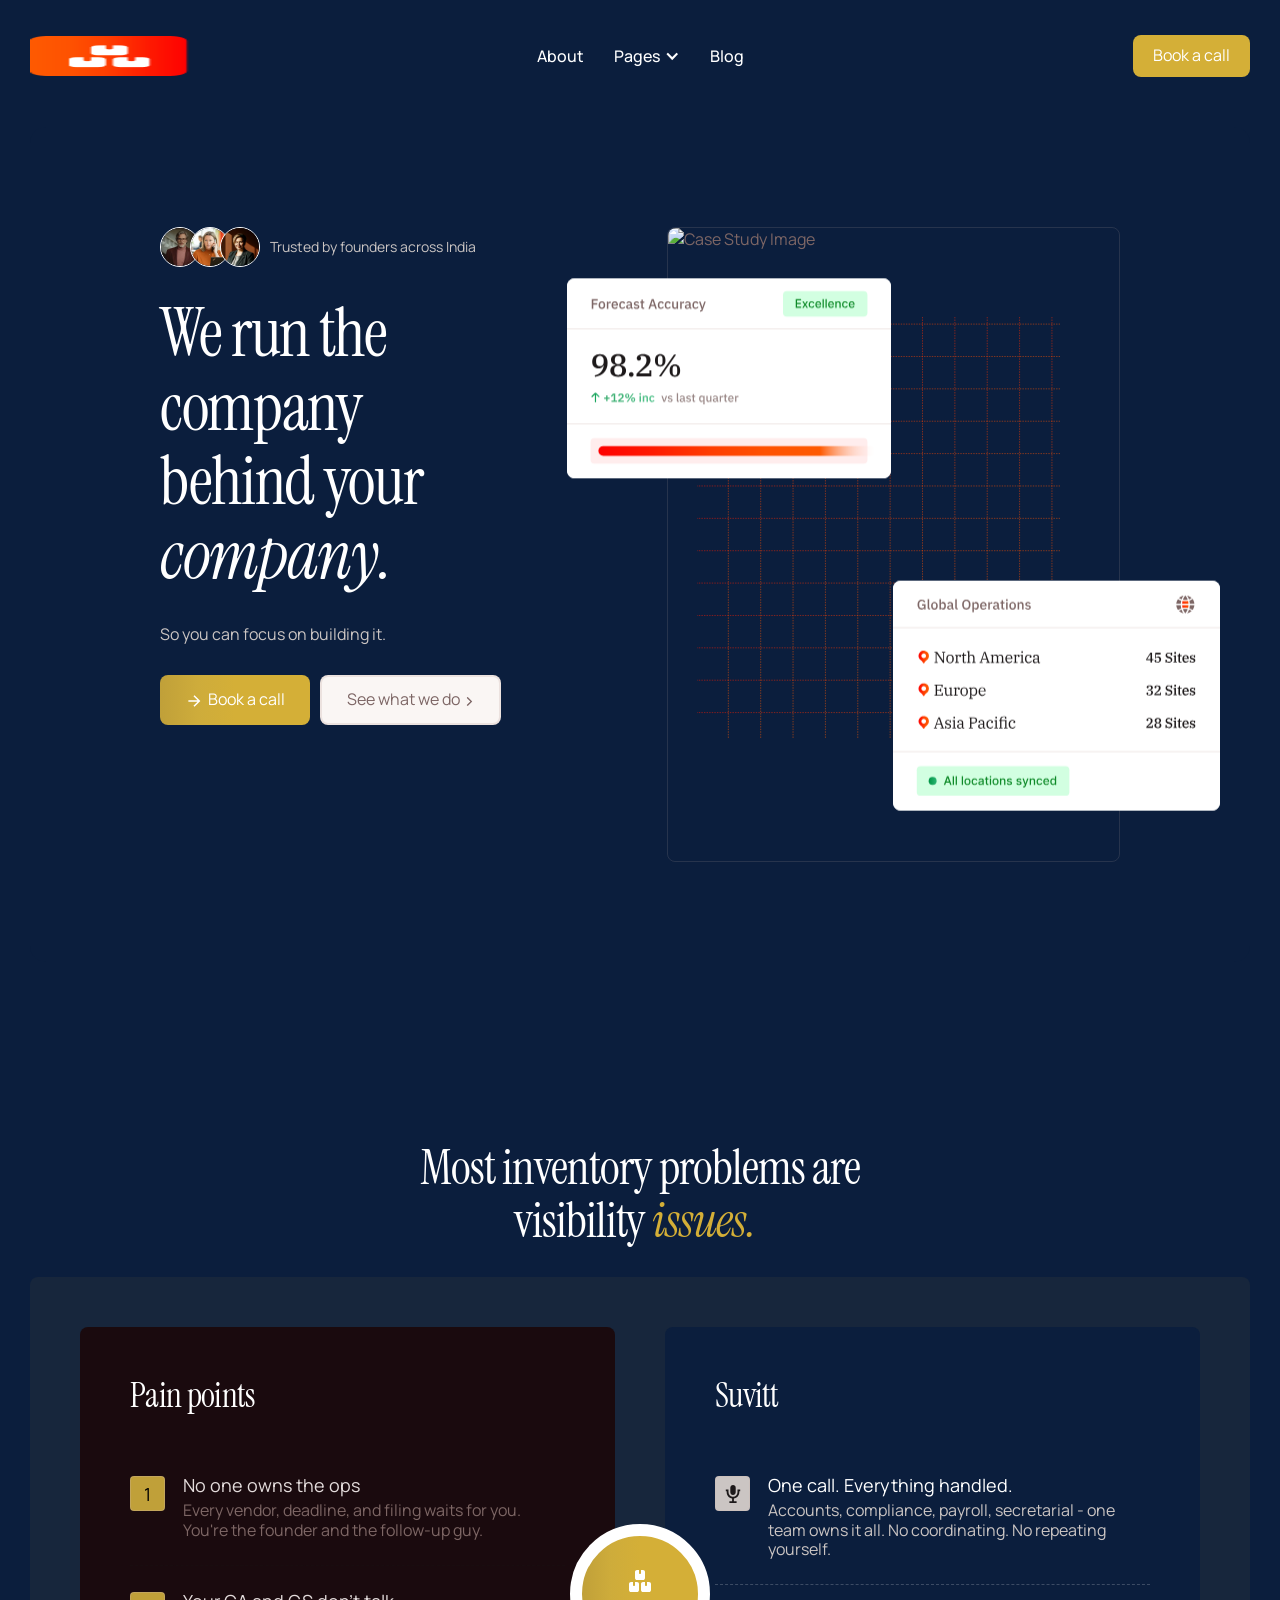
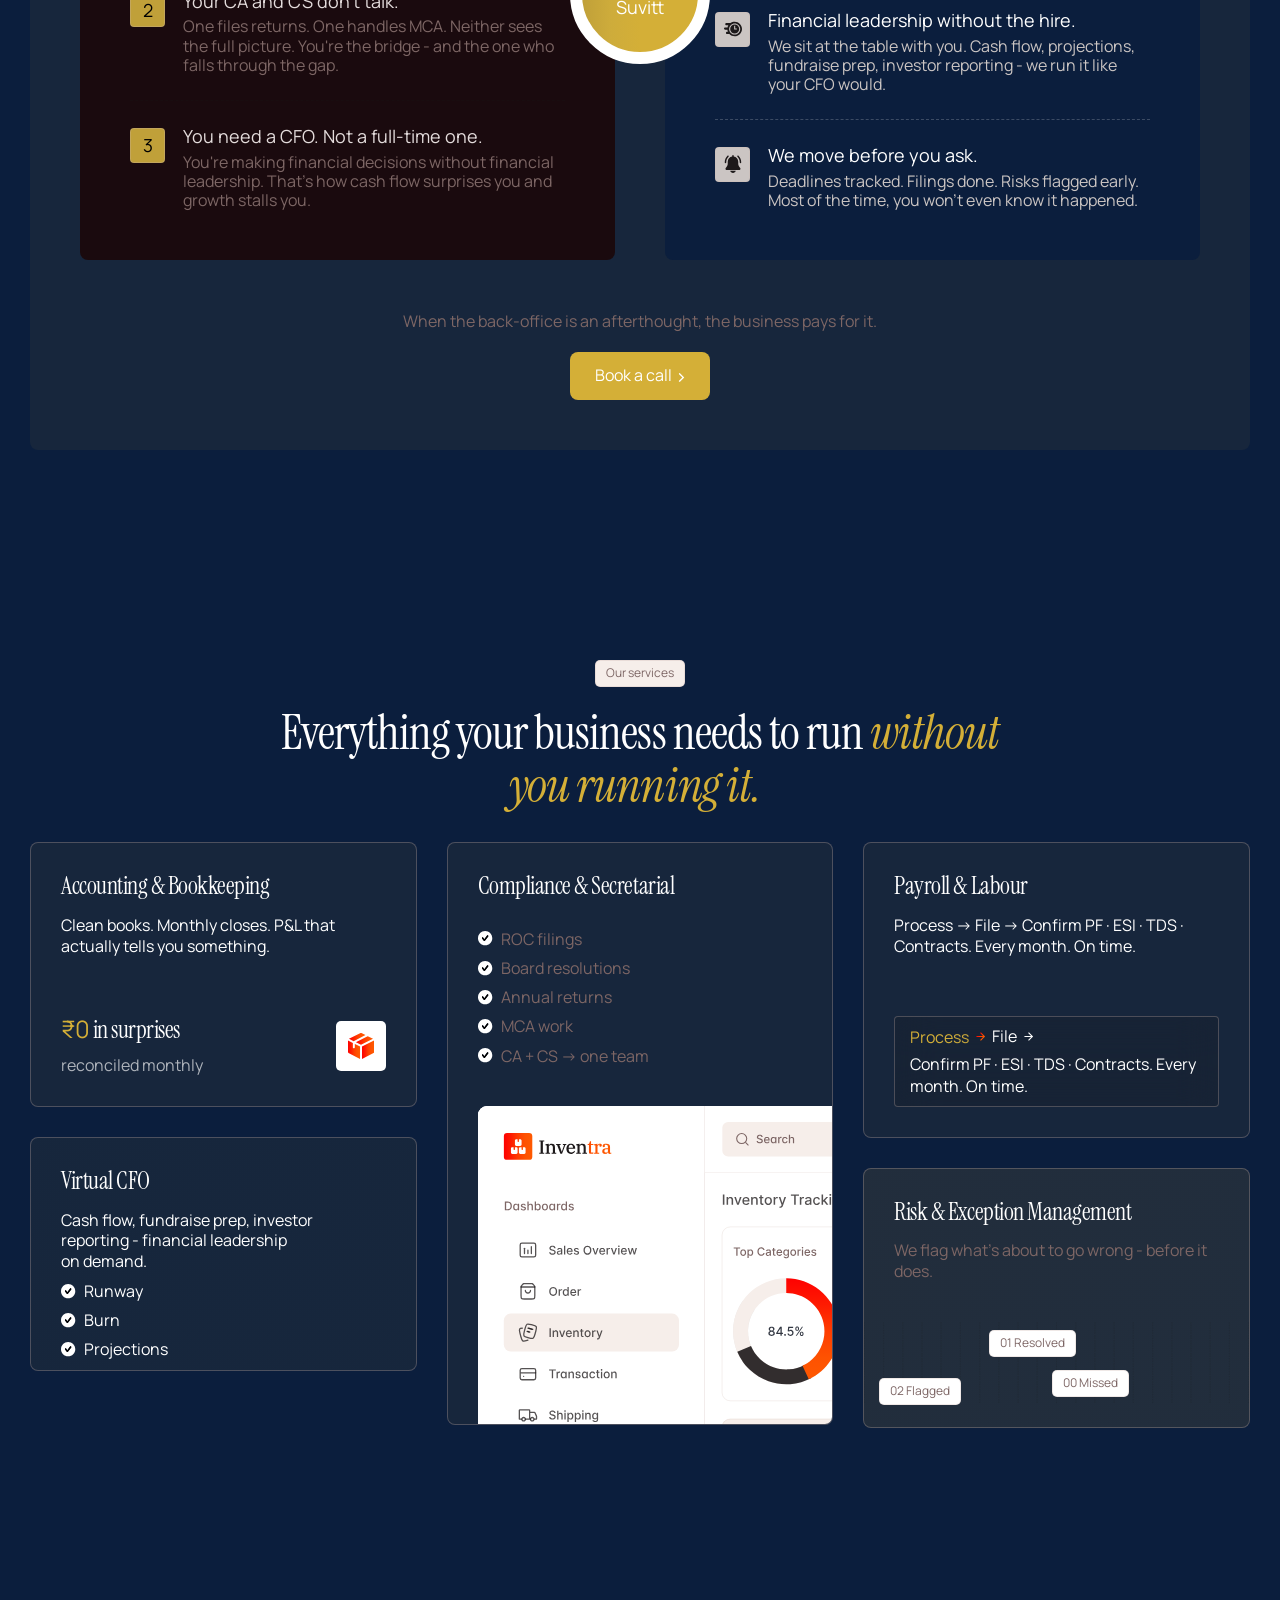
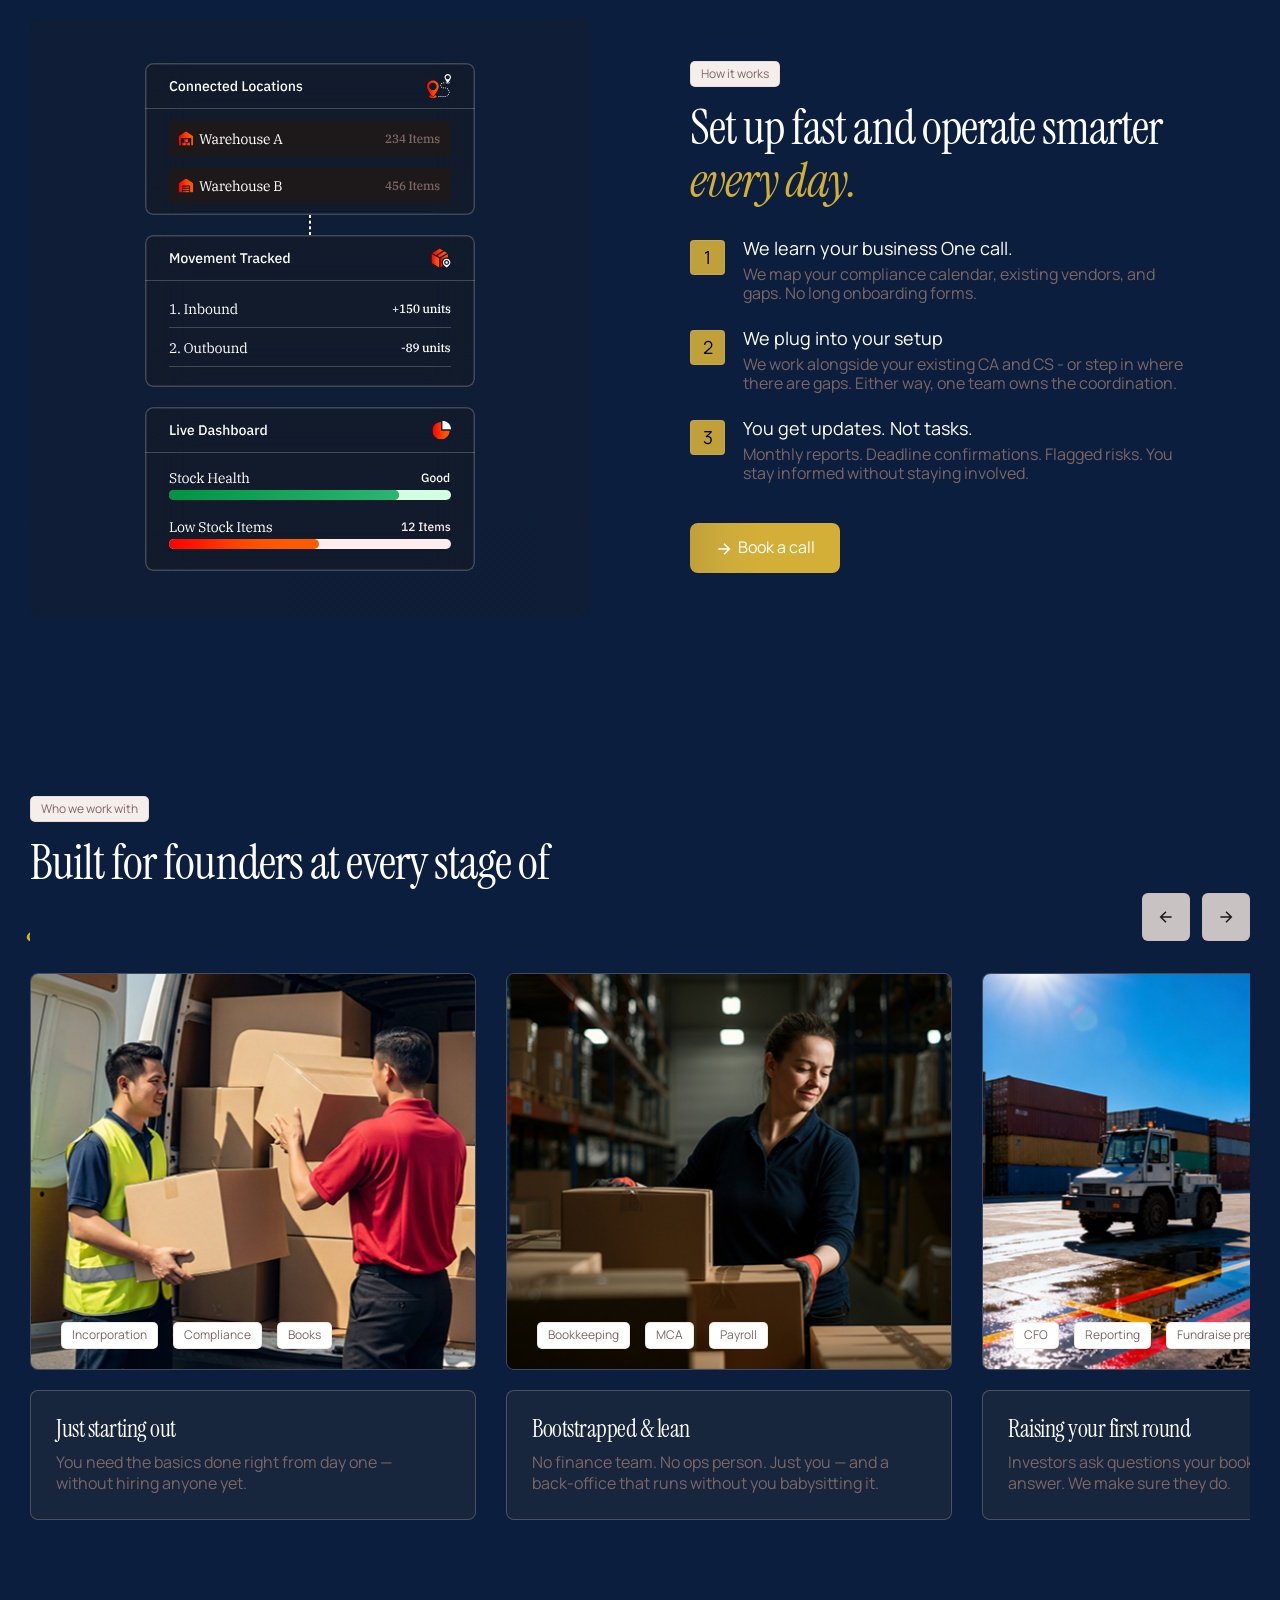
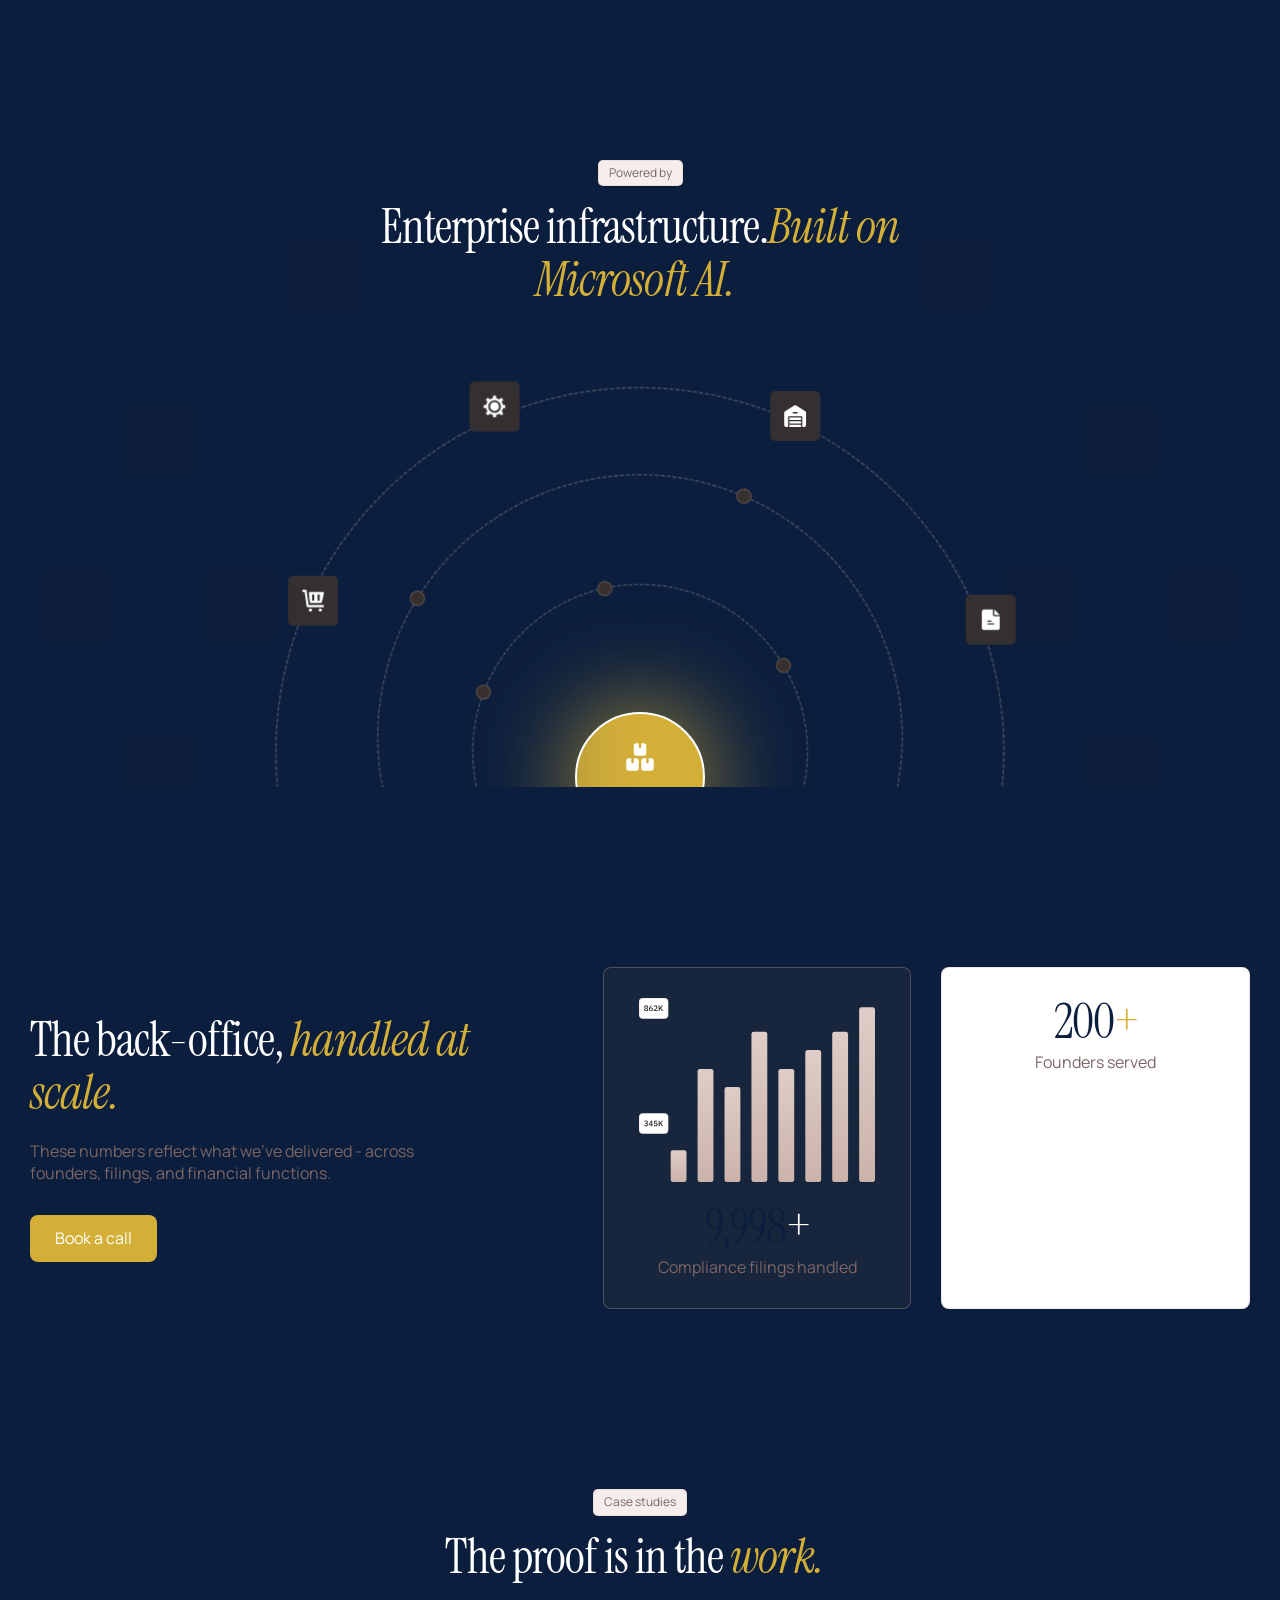
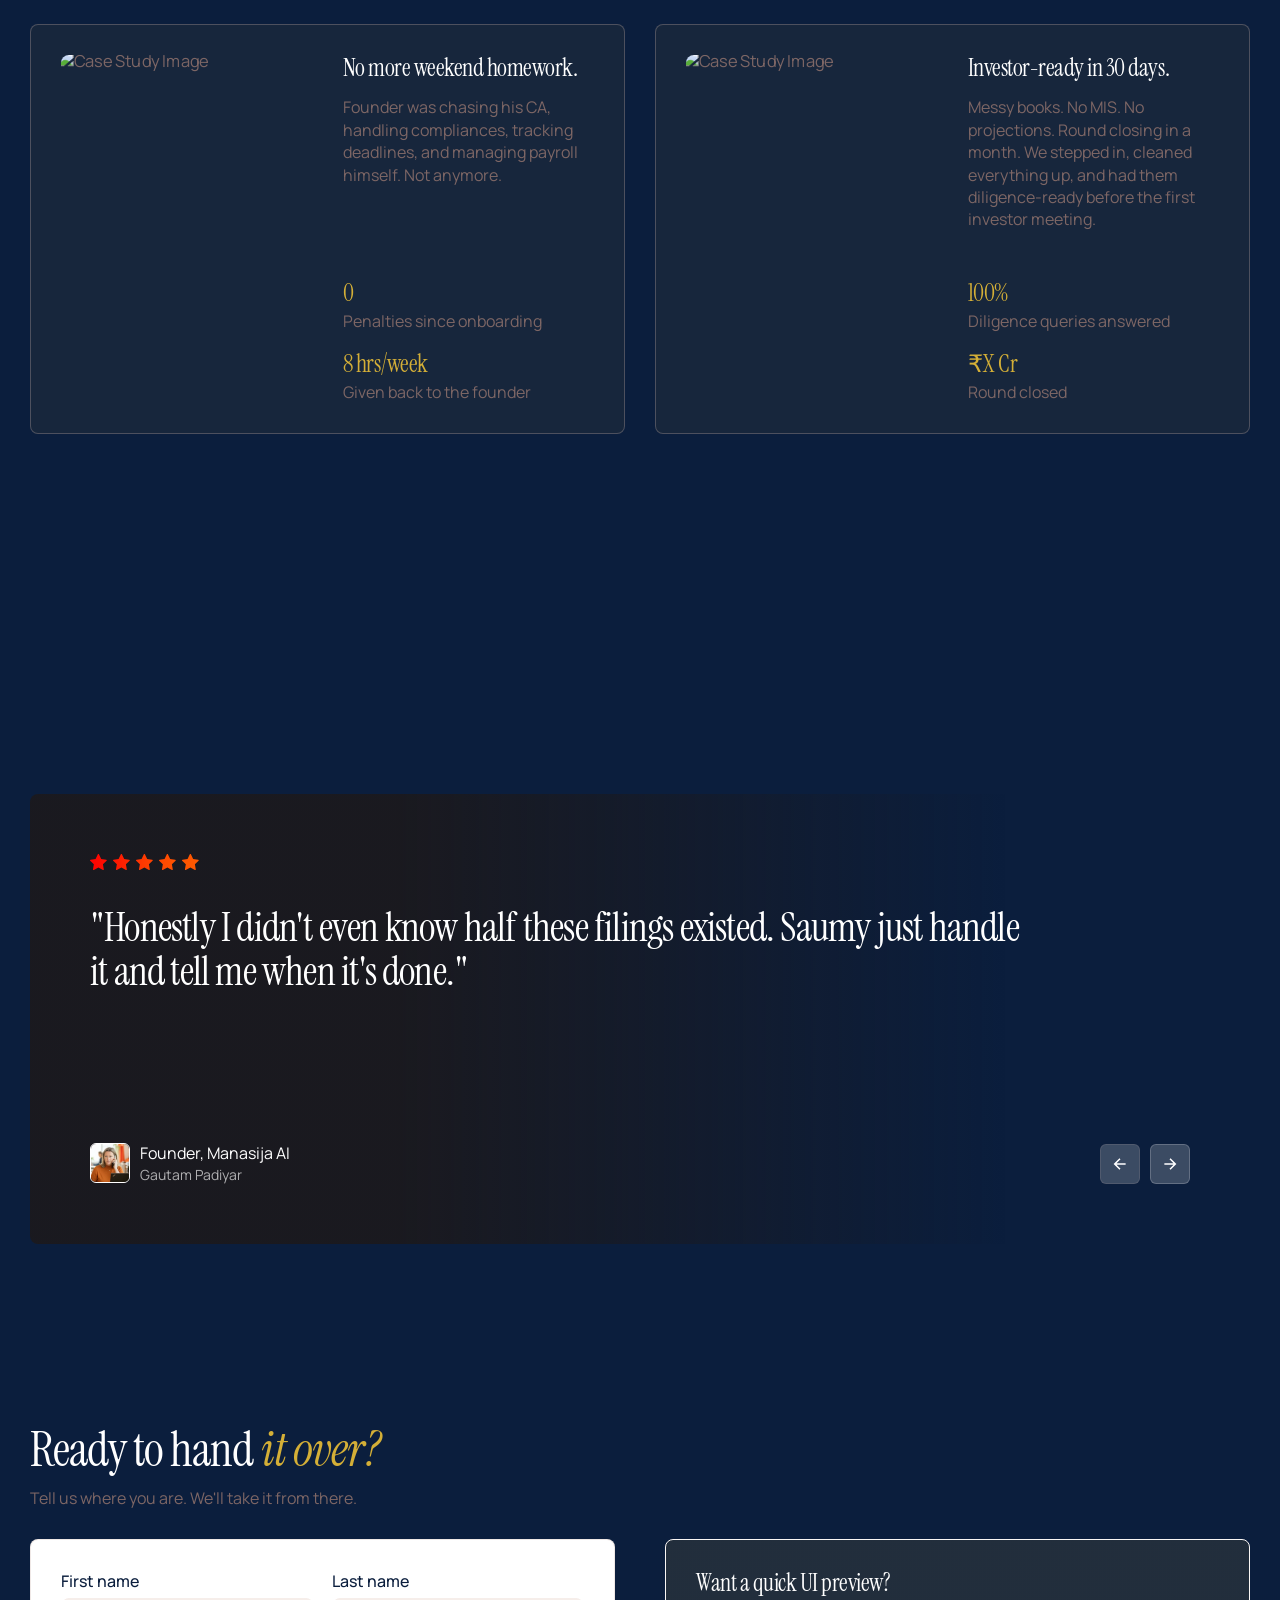
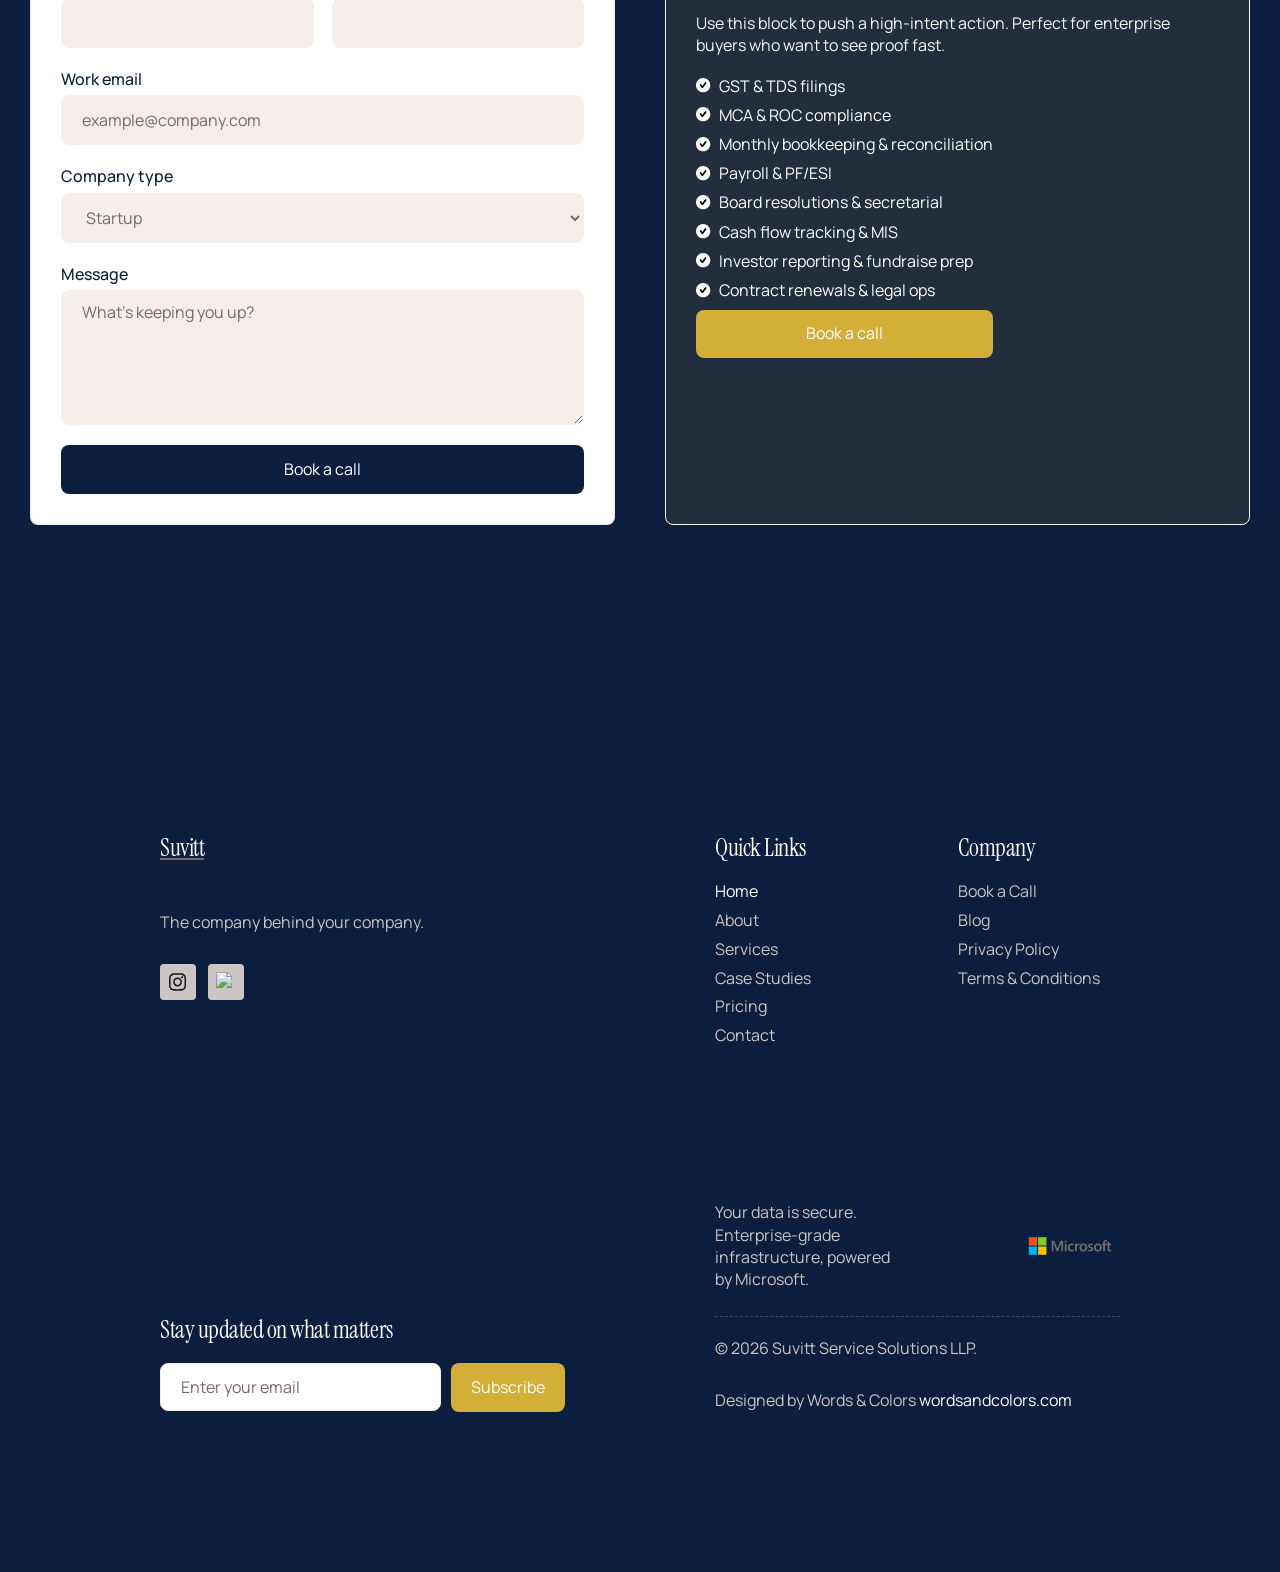
==== index.html @ 3abda19f "update" ====
<!DOCTYPE html>

<html data-wf-domain
  data-wf-page="6970af46543025b9a5bc6583"
  data-wf-site="6970af46543025b9a5bc65a8" lang="en"
  class="w-mod-js w-mod-ix wf-ibmplexserif-n4-active wf-ibmplexserif-n6-active wf-ibmplexserif-n3-active wf-ibmplexsans-n3-active wf-ibmplexsans-n6-active wf-ibmplexsans-n4-active wf-ibmplexsans-n7-active wf-ibmplexsans-n5-active wf-ibmplexserif-n5-active wf-ibmplexserif-n7-active wf-active"><head><meta
      http-equiv="Content-Type"
      content="text/html; charset=UTF-8"><style>.wf-force-outline-none[tabindex="-1"]:focus{outline:none;}</style><title>Suvitt
      - Home</title><meta
      content
      name="description"><meta
      content=""
      property="og:title"><meta
      content
      property="og:description"><meta
      content
      property="og:image"><meta
      content
      property="twitter:title"><meta
      content
      property="twitter:description"><meta property="og:type"
      content="website"><meta content="summary_large_image"
      name="twitter:card"><meta content="width=device-width, initial-scale=1"
      name="viewport"><meta content="S" name="generator"><link
      href="./suvitt/style.css"
      rel="stylesheet" type="text/css">
      <link href="https://fonts.googleapis.com/css2?family=Instrument+Serif&family=Manrope:wght@200;300;400;500;600;700&display=swap" rel="stylesheet">
      <!-- ================================ -->
      <link
      href="https://fonts.googleapis.com/"
      rel="preconnect"><link href="https://fonts.gstatic.com/" rel="preconnect"
      crossorigin="anonymous"><script
      src="./suvitt/webfont.js.download"
      type="text/javascript"></script><link rel="stylesheet"
      href="./suvitt/css"
      media="all"><script
      type="text/javascript">WebFont.load({  google: {    families: ["IBM Plex Sans:300,400,500,600,700","IBM Plex Serif:300,400,500,600,700"]  }});</script><script
      type="text/javascript">!function(o,c){var n=c.documentElement,t=" w-mod-";n.className+=t+"js",("ontouchstart"in o||o.DocumentTouch&&c instanceof DocumentTouch)&&(n.className+=t+"touch")}(window,document);</script><link
      href
      rel="shortcut icon" type="image/x-icon"><link
      href
      rel="apple-touch-icon"></head><body style="background: #0b1e3d;"><div data-animation="default"
      data-collapse="medium" data-duration="400" data-easing="ease"
      data-easing2="ease" role="banner" class="navbar w-nav">
      <div
        class="container w-container"><div class="w-layout-grid grid-nav"><a
            href="index.html"
            id="w-node-e6ff9f79-f479-fa42-6f69-a3df18a8ef3f-18a8ef3c"
            aria-current="page" class="brand w-nav-brand w--current"
            aria-label="home">

            <img
              src="./suvitt/logo.png"
              loading="lazy" alt="Logo Dark" class="logo">
            </a>
            <nav
            role="navigation"
            id="w-node-e6ff9f79-f479-fa42-6f69-a3df18a8ef41-18a8ef3c"
            class="nav-menu w-nav-menu"><a
              href="About.html"
              class="nav-link w-nav-link"
              style="max-width: 1460px;">About</a><div data-hover="true"
              data-delay="0" data-w-id="e6ff9f79-f479-fa42-6f69-a3df18a8ef4a"
              class="dropdown w-dropdown" style="max-width: 1460px;"><div
                class="dropdown-toggle nav-link w-dropdown-toggle"
                id="w-dropdown-toggle-0" aria-controls="w-dropdown-list-0"
                aria-haspopup="menu" aria-expanded="false" role="button"
                tabindex="0"><div class="dropdown-icon w-icon-dropdown-toggle"
                  aria-hidden="true"></div><div>Pages</div></div><nav
                class="dropdown-list w-dropdown-list" id="w-dropdown-list-0"
                aria-labelledby="w-dropdown-toggle-0"
                style="transform: translate3d(0px, 20px, 0px) scale3d(1, 1, 1) rotateX(0deg) rotateY(0deg) rotateZ(0deg) skew(0deg, 0deg); transform-style: preserve-3d; opacity: 0;"><div
                  class="dropdown-link-list"><a
                    href="index.html" aria-current="page"
                    class="dropdown-link w-dropdown-link w--current"
                    tabindex="0">Home </a><a
                    href="About.html"
                    class="dropdown-link w-dropdown-link"
                    tabindex="0">About</a><a
                    href="Services.html"
                    class="dropdown-link w-dropdown-link"
                    tabindex="0">Services</a><a
                    href="case_studies.html"
                    class="dropdown-link w-dropdown-link" tabindex="0">Case
                    Studies</a><a href="#"
                    class="dropdown-link w-dropdown-link"
                    tabindex="0">Pricing</a><a
                    href="contact_us.html"
                    class="dropdown-link w-dropdown-link"
                    tabindex="0">Contact</a><a
                    href="contact_us.html"
                    class="dropdown-link w-dropdown-link" tabindex="0">Request a
                    Demo</a><a href="#"
                    class="dropdown-link w-dropdown-link" tabindex="0"></a><a
                    href="#"
                    class="dropdown-link w-dropdown-link" tabindex="0">Privacy
                    Policy</a></div></nav></div><a
              href="#"
              class="nav-link w-nav-link"
              style="max-width: 1460px;">Blog</a></nav>
              <div
            id="w-node-e6ff9f79-f479-fa42-6f69-a3df18a8ef64-18a8ef3c"
            class="right-nav"><div class="nav-button-wrap"><a
                data-wf--button-black--variant="button-small"
                data-w-id="1d99e6f0-b224-2789-7f0c-2e7942cac3b7"
                href="#"
                class="button-black w-variant-ac4eae85-0fe9-cd4a-1101-c20b73aa28c3 w-inline-block"><div
                  class="button-text-wrap"><div class="button-black-text _01"
                    style="transform: translate3d(0px, 0%, 0px) scale3d(1, 1, 1) rotateX(0deg) rotateY(0deg) rotateZ(0deg) skew(0deg, 0deg); transform-style: preserve-3d;">Book
                    a call</div><div class="button-black-text _02"
                    style="transform: translate3d(0px, 100%, 0px) scale3d(1, 1, 1) rotateX(0deg) rotateY(0deg) rotateZ(0deg) skew(0deg, 0deg); transform-style: preserve-3d;">Book
                    a call</div></div></a></div><div
              class="menu-button w-nav-button"
              style="-webkit-user-select: text;" aria-label="menu" role="button"
              tabindex="0" aria-controls="w-nav-overlay-0" aria-haspopup="menu"
              aria-expanded="false"><div
                class="w-icon-nav-menu"></div></div></div></div></div>
                <div
        class="w-nav-overlay" data-wf-ignore
        id="w-nav-overlay-0"></div></div><section class="hero-section"><div
        class="container-full"><div class="w-layout-grid hero-item"><div
            class="hero-left"><div class="hero-top"><div
                data-w-id="0a3cc023-b8fa-a309-d1f3-31ecd63a5b3d"
                style="opacity: 1; transform: translate3d(0px, 0px, 0px) scale3d(1, 1, 1) rotateX(0deg) rotateY(0deg) rotateZ(0deg) skew(0deg, 0deg); transform-style: preserve-3d;"
                class="hero-avatar-wrap"><div class="hero-avatar-item"><img
                    src="./suvitt/69720df2ce1925f0b5c9a8cd_avatar-01.webp"
                    loading="lazy" alt="Avatar Image"
                    class="hero-avatar left"><img
                    src="./suvitt/69720df2c377903ef82f1068_avatar-02.webp"
                    loading="lazy" alt="Avatar Image" class="hero-avatar"><img
                    src="./suvitt/69720df2685801c9bf8dde3d_avatar-03.webp"
                    loading="lazy" alt="Avatar Image"
                    class="hero-avatar"></div><div>Trusted by founders across
                  India</div></div><h1
                data-w-id="d904d396-e6e0-4db4-a0c3-0abeae8f04b2"
                style="opacity: 1; transform: translate3d(0px, 0px, 0px) scale3d(1, 1, 1) rotateX(0deg) rotateY(0deg) rotateZ(0deg) skew(0deg, 0deg); transform-style: preserve-3d;"
                class="hero-title">We run the company
                behind your <em role="text"
                  class="text-linear" style="color: white;">company.</em></h1><p
                data-w-id="9865d062-6bef-341e-10d9-c34dfbf3bc05"
                style="opacity: 1; transform: translate3d(0px, 0px, 0px) scale3d(1, 1, 1) rotateX(0deg) rotateY(0deg) rotateZ(0deg) skew(0deg, 0deg); transform-style: preserve-3d;"
                class="hero-description">So you can focus on building
                it.</p><div
                data-w-id="f7b07645-9fd0-84d3-28de-2e5219e13025"
                style="opacity: 1; transform: translate3d(0px, 0px, 0px) scale3d(1, 1, 1) rotateX(0deg) rotateY(0deg) rotateZ(0deg) skew(0deg, 0deg); transform-style: preserve-3d;"
                class="hero-button-inline"><a
                  data-wf--button-primary-icon--variant="button-primary-icon-left"
                  data-w-id="7225d73a-7105-e033-437e-94fc86cc3441"
                  href="#"
                  class="button-primary-icon w-variant-7e717790-42f5-cc44-1cc0-8b5c1bb5e4eb w-inline-block"><div
                    class="button-text-wrap"><div class="button-black-icon _01"
                      style="transform: translate3d(0px, 0%, 0px) scale3d(1, 1, 1) rotateX(0deg) rotateY(0deg) rotateZ(0deg) skew(0deg, 0deg); transform-style: preserve-3d;"><img
                        loading="lazy"
                        src="./suvitt/697c3d328bd9efe8d7e6f1e2_icon-30.svg"
                        alt="Icon"
                        class="button-right-arrow left w-variant-7e717790-42f5-cc44-1cc0-8b5c1bb5e4eb"><div>Book
                        a call</div><img loading="lazy"
                        src="./suvitt/697c3d328bd9efe8d7e6f1e2_icon-30.svg"
                        alt="Icon"
                        class="button-right-arrow right w-variant-7e717790-42f5-cc44-1cc0-8b5c1bb5e4eb"></div><div
                      class="button-black-icon _02"
                      style="transform: translate3d(0px, 100%, 0px) scale3d(1, 1, 1) rotateX(0deg) rotateY(0deg) rotateZ(0deg) skew(0deg, 0deg); transform-style: preserve-3d;"><img
                        loading="lazy"
                        src="./suvitt/697c3d328bd9efe8d7e6f1e2_icon-30.svg"
                        alt="Icon"
                        class="button-right-arrow left w-variant-7e717790-42f5-cc44-1cc0-8b5c1bb5e4eb"><div>Book
                        a call</div><img loading="lazy"
                        src="./suvitt/697c3d328bd9efe8d7e6f1e2_icon-30.svg"
                        alt="Icon"
                        class="button-right-arrow right w-variant-7e717790-42f5-cc44-1cc0-8b5c1bb5e4eb"></div></div></a><a
                  data-wf--button-gray--variant="button-gray-icon"
                  data-w-id="046bce7a-ef60-29c0-7b0f-3907bccd5015"
                  href="#"
                  class="button-gray w-inline-block"><div
                    class="button-text-wrap"><div class="button-gray-icon _01"
                      style="transform: translate3d(0px, 0%, 0px) scale3d(1, 1, 1) rotateX(0deg) rotateY(0deg) rotateZ(0deg) skew(0deg, 0deg); transform-style: preserve-3d;"><div>See
                        what we do</div><img
                        src="./suvitt/6973098324cf415ebbd9fbdd_icon-03.svg"
                        loading="lazy" alt="Icon"
                        class="button-right-arrow"></div><div
                      class="button-gray-icon _02"
                      style="transform: translate3d(0px, 100%, 0px) scale3d(1, 1, 1) rotateX(0deg) rotateY(0deg) rotateZ(0deg) skew(0deg, 0deg); transform-style: preserve-3d;"><div>See
                        what we do</div><img
                        src="./suvitt/6973098324cf415ebbd9fbdd_icon-03.svg"
                        loading="lazy" alt="Icon"
                        class="button-right-arrow"></div></div></a></div></div><a
              data-w-id="42a16540-e77b-3a14-94e3-2157b37146f2"
              style="opacity: 1; transform: translate3d(0px, 0px, 0px) scale3d(1, 1, 1) rotateX(0deg) rotateY(0deg) rotateZ(0deg) skew(0deg, 0deg); transform-style: preserve-3d;"
              href="#Feature"
              class="scroll-down-link w-inline-block"><img
                src="./suvitt/6972fa316b7ac06a6d479f1d_340738d36a43405db457c0d60e6e4639_icon-01.svg"
                loading="lazy" alt="Icon" class="scroll-down-icon"><div>Scroll
                Down</div></a></div><div class="hero-right"><div
              data-w-id="fd8474a1-3505-8473-0762-09e7edfa2c50"
              style="opacity: 1; transform: translate3d(0px, 0px, 0px) scale3d(1, 1, 1) rotateX(0deg) rotateY(0deg) rotateZ(0deg) skew(0deg, 0deg); transform-style: preserve-3d;"
              class="hero-image-wrap"><img class="hero-image"
                src="./suvitt/697211735a2ff311aa4704a8_hero-image.webp"
                alt="Case Study Image" sizes="(max-width: 800px) 100vw, 800px"
                loading="eager" fetchpriority="high"
                srcset="https://cdn.prod.website-files.com/6970af46543025b9a5bc65a8/697211735a2ff311aa4704a8_hero-image-p-500.webp 500w, https://cdn.prod.website-files.com/6970af46543025b9a5bc65a8/697211735a2ff311aa4704a8_hero-image.webp 800w"></div><img
              src="./suvitt/6972142a8095476637e8a74a_46c1dcbe67388fa9f28b765b114bffe2_dashboard-01.svg"
              loading="eager"
              style="opacity: 1; transform: translate3d(0px, -4.666px, 0px) scale3d(1, 1, 1) rotateX(0deg) rotateY(0deg) rotateZ(0deg) skew(0deg, 0deg); transform-style: preserve-3d; will-change: transform;"
              data-w-id="32d3bcb0-02d8-be13-b5d8-684e2bb7e49b"
              alt="Dashboard Image" fetchpriority="high"
              class="dashboard-01"><img
              src="./suvitt/6972142a6d73919d3c04ca0c_598fad6d6577f555cf4eb9e68f6795f6_dashboard-02.svg"
              loading="eager"
              style="opacity: 1; transform: translate3d(0px, -4.666px, 0px) scale3d(1, 1, 1) rotateX(0deg) rotateY(0deg) rotateZ(0deg) skew(0deg, 0deg); transform-style: preserve-3d; will-change: transform;"
              data-w-id="dd9b454f-c3c8-ef98-ea06-f0e1b055222f"
              alt="Dashboard Image" fetchpriority="high"
              class="dashboard-02"><img
              src="./suvitt/6972147278793b83233a998c_pattern-01.svg"
              loading="eager"
              style="opacity: 1; transform: translate3d(0px, 0px, 0px) scale3d(1, 1, 1) rotateX(0deg) rotateY(0deg) rotateZ(0deg) skew(0deg, 0deg); transform-style: preserve-3d;"
              data-w-id="1515f822-2596-49b8-5ce6-bc4323de2032" alt="Pattern"
              fetchpriority="high" class="hero-pattern"><div
              class="hero-blur-item"><div class="linear-top"></div><div
                class="linear-bottom"></div><div class="linear-left"></div><div
                class="linear-right"></div></div></div></div></div></section><section
      class="inventory-section section-spacing-top" id="Feature"><div class="container"><div
          data-w-id="e06eccb9-edcc-0010-e208-fd069c9c8a4b"
          style="opacity: 1; transform: translate3d(0px, 0px, 0px) scale3d(1, 1, 1) rotateX(0deg) rotateY(0deg) rotateZ(0deg) skew(0deg, 0deg); transform-style: preserve-3d;"
          class="section-title text-center"><h2
            class="inventory-section-title">Most inventory problems are
            visibility <em role="text"
              class="text-linear">issues.</em></h2></div><div
          data-w-id="bc773221-7416-14ff-c141-ea67c06512ed"
          style="opacity: 1; transform: translate3d(0px, 0px, 0px) scale3d(1, 1, 1) rotateX(0deg) rotateY(0deg) rotateZ(0deg) skew(0deg, 0deg); transform-style: preserve-3d; background: rgba(212, 175, 55, 0.06);"
          class="inventory-item" ><div class="w-layout-grid grid-inventory"><div
              class="inventory-left" style="background: rgba(28, 6, 6, 0.85);"><h3 class="inventory-title">Pain points
              </h3><div class="inventory-list"><div
                  data-wf--inventory-list-item--variant="dark"
                  class="inventory-list-item"><div
                    class="inventory-icon-round"><div
                      class="inventory-number">1</div></div><div
                    class="inventory-list-wrap"><p
                      class="inventory-list-title" style="color: rgb(228, 220, 220);">No one owns the ops </p><div
                      class="inventory-list-text">Every vendor, deadline, and
                      filing waits for you. You're the founder and the follow-up
                      guy.</div></div></div><div
                  class="inventory-divider"></div><div
                  data-wf--inventory-list-item--variant="dark"
                  class="inventory-list-item"><div
                    class="inventory-icon-round"><div
                      class="inventory-number">2</div></div><div
                    class="inventory-list-wrap"><p
                      class="inventory-list-title"style="color: rgb(228, 220, 220);">Your CA and CS don't
                      talk.</p><div
                      class="inventory-list-text">One files returns. One handles
                      MCA. Neither sees the full picture. You're the bridge -
                      and the one who falls through the
                      gap.</div></div></div><div
                  class="inventory-divider"></div><div
                  data-wf--inventory-list-item--variant="dark"
                  class="inventory-list-item"><div
                    class="inventory-icon-round"><div
                      class="inventory-number">3</div></div><div
                    class="inventory-list-wrap"><p
                      class="inventory-list-title"style="color: rgb(228, 220, 220);">You need a CFO. Not a
                      full-time one. </p><div class="inventory-list-text">You're
                      making financial decisions without financial leadership.
                      That's how cash flow surprises you and growth stalls
                      you.</div></div></div></div></div><div
              class="inventory-right"><h3
                class="inventory-title text-white">Suvitt</h3><div
                class="inventory-list"><div
                  data-wf--inventory-list-item--variant="light"
                  class="inventory-list-item"><div
                    class="inventory-icon-round w-variant-4a2b762f-ecb7-4027-629e-411760215dea"><img
                      src="./suvitt/69731b11ef6f16f75a7ecdf7_icon-04.svg"
                      loading="lazy" alt="Icon"
                      class="inventory-icon"></div><div
                    class="inventory-list-wrap"><p
                      class="inventory-list-title w-variant-4a2b762f-ecb7-4027-629e-411760215dea">One
                      call. Everything handled. </p><div
                      class="inventory-list-text w-variant-4a2b762f-ecb7-4027-629e-411760215dea">Accounts,
                      compliance, payroll, secretarial - one team owns it all.
                      No coordinating. No repeating
                      yourself.</div></div></div><div
                  class="inventory-divider one"></div><div
                  data-wf--inventory-list-item--variant="light"
                  class="inventory-list-item"><div
                    class="inventory-icon-round w-variant-4a2b762f-ecb7-4027-629e-411760215dea"><img
                      src="./suvitt/69731b128427c2efc0473484_icon-05.svg"
                      loading="lazy" alt="Icon"
                      class="inventory-icon"></div><div
                    class="inventory-list-wrap"><p
                      class="inventory-list-title w-variant-4a2b762f-ecb7-4027-629e-411760215dea">Financial
                      leadership without the hire. </p><div
                      class="inventory-list-text w-variant-4a2b762f-ecb7-4027-629e-411760215dea">We
                      sit at the table with you. Cash flow, projections,
                      fundraise prep, investor reporting - we run it like your
                      CFO would.</div></div></div><div
                  class="inventory-divider one"></div><div
                  data-wf--inventory-list-item--variant="light"
                  class="inventory-list-item"><div
                    class="inventory-icon-round w-variant-4a2b762f-ecb7-4027-629e-411760215dea"><img
                      src="./suvitt/69731b11088be7130081c4b6_icon-06.svg"
                      loading="lazy" alt="Icon"
                      class="inventory-icon"></div><div
                    class="inventory-list-wrap"><p
                      class="inventory-list-title w-variant-4a2b762f-ecb7-4027-629e-411760215dea">We
                      move before you ask. </p><div
                      class="inventory-list-text w-variant-4a2b762f-ecb7-4027-629e-411760215dea">Deadlines
                      tracked. Filings done. Risks flagged early. Most of the
                      time, you won't even know it
                      happened.</div></div></div></div></div><div
              class="inventory-center"><img
                src="./suvitt/69731d78a5e5c6351c94cc96_icon-07.svg"
                loading="lazy" alt="Icon"
                class="inventory-center-icon"><div>Suvitt</div></div></div><div
            class="inventory-bottom"><p class="no-margin-bottom">When the
              back-office is an afterthought, the business pays for it.</p><a
              data-w-id="5560abde-5b52-a03d-ba65-a2f636c7b966"
              href="#"
              class="button-black w-inline-block"><div
                class="button-text-wrap"><div class="button-black-icon _01"
                  style="transform: translate3d(0px, 0%, 0px) scale3d(1, 1, 1) rotateX(0deg) rotateY(0deg) rotateZ(0deg) skew(0deg, 0deg); transform-style: preserve-3d;"><div>Book
                    a call </div><img
                    src="./suvitt/69730602e32aa80079241493_icon-02.svg"
                    loading="lazy" alt="Icon"
                    class="button-right-arrow"></div><div
                  class="button-black-icon _02"
                  style="transform: translate3d(0px, 100%, 0px) scale3d(1, 1, 1) rotateX(0deg) rotateY(0deg) rotateZ(0deg) skew(0deg, 0deg); transform-style: preserve-3d;"><div>Book
                    a call </div><img
                    src="./suvitt/69730602e32aa80079241493_icon-02.svg"
                    loading="lazy" alt="Icon"
                    class="button-right-arrow"></div></div></a></div></div></div></section><section
      id="Feature" class="feature-bento-section section-spacing"><div
        class="container"><div data-w-id="c4125e5b-1ee1-b310-24f9-728e354b60a0"
          style="opacity: 1; transform: translate3d(0px, 0px, 0px) scale3d(1, 1, 1) rotateX(0deg) rotateY(0deg) rotateZ(0deg) skew(0deg, 0deg); transform-style: preserve-3d;"
          class="feature-section-title"><div
            data-wf--badge--variant="light-outline" class="badge">Our
            services</div><h2 class="no-margin-bottom">Everything your business
            needs to run <em role="text"
              class="text-linear">without <br> you running
              it.</em></h2></div><div
          class="w-layout-grid grid-feature-bento"><div
            data-w-id="88f4ebd8-632a-f6cd-39de-cb8e00f1de96"
            style="opacity: 1; transform: translate3d(0px, 0px, 0px) scale3d(1, 1, 1) rotateX(0deg) rotateY(0deg) rotateZ(0deg) skew(0deg, 0deg); transform-style: preserve-3d;"
            class="feature-one"><div class="feature-one-top"><h3
                class="feature-one-title">Accounting & Bookkeeping</h3><p
                class="feature-one-description">Clean books. Monthly closes. P&L
                that actually tells you something. </p></div><div
              class="feature-one-bottom"><div class="feature-left"><div
                  class="feature-left-item"><h3
                    class="feature-left-counter" > <span style="color: #d4af37;">₹0</span> in surprises</h3>
                  <!-- <div
                    class="text-primary-8">reconciled monthly</div> -->
                </div><div>reconciled monthly</div></div><div
                class="feature-icon-round"><img
                  src="./suvitt/697b07fc7910761e7560bf12_icon-27.svg"
                  loading="lazy" alt="Icon"
                  class="feature-icon"></div></div></div><div
            data-w-id="3bf35168-7293-3a58-11a0-abcfd5a17d30"
            style="opacity: 1; transform: translate3d(0px, 0px, 0px) scale3d(1, 1, 1) rotateX(0deg) rotateY(0deg) rotateZ(0deg) skew(0deg, 0deg); transform-style: preserve-3d;"
            class="feature-two"><div class="feature-two-top"><h3
                class="feature-two-title">Virtual CFO </h3><p
                class="feature-two-description">Cash flow, fundraise prep,
                investor<br> reporting - financial leadership<br> on demand.
              </p>
              <div class="feature-three-list"
                style="padding-top: 10px; padding-bottom: 10px;"><div
                  data-wf--list-item--variant="dark" class="list-item"><img
                    src="./suvitt/69845a67ccfbff95091386ac_icon-36.svg"
                    loading="lazy" alt="Icon" class="list-icon"><div
                    class="list-text" style="color: white;">Runway
                  </div></div><div data-wf--list-item--variant="dark"
                  class="list-item"><img
                    src="./suvitt/69845a67ccfbff95091386ac_icon-36.svg"
                    loading="lazy" alt="Icon" class="list-icon"><div
                    class="list-text" style="color: white;">Burn </div></div>
                <div data-wf--list-item--variant="dark"
                  class="list-item"><img
                    src="./suvitt/69845a67ccfbff95091386ac_icon-36.svg"
                    loading="lazy" alt="Icon" class="list-icon"><div
                    class="list-text" style="color: white;">Projections
                  </div></div></div>
            </div>
            <!-- <img
              src="./Inventra - Webflow HTML website template_files/697b0d17c45a053ffb1312c3_07527519477517bce52b8a40eb3b85d6_dashboard-08.svg"
              loading="lazy" alt="Dashboard Image"
              class="dashboard-08"> -->
          </div><div
            data-w-id="772b4035-abf0-f0d3-f07c-431999909b4a"
            style="opacity: 1; transform: translate3d(0px, 0px, 0px) scale3d(1, 1, 1) rotateX(0deg) rotateY(0deg) rotateZ(0deg) skew(0deg, 0deg); transform-style: preserve-3d;"
            class="feature-three"><div class="feature-three-top"><h3
                class="feature-three-title">Compliance & Secretarial </h3><div
                class="feature-three-list"><div
                  data-wf--list-item--variant="dark" class="list-item"><img
                    src="./suvitt/69845a67ccfbff95091386ac_icon-36.svg"
                    loading="lazy" alt="Icon" class="list-icon"><div
                    class="list-text">ROC filings</div></div><div
                  data-wf--list-item--variant="dark"
                  class="list-item"><img
                    src="./suvitt/69845a67ccfbff95091386ac_icon-36.svg"
                    loading="lazy" alt="Icon" class="list-icon"><div
                    class="list-text">Board resolutions</div></div>
                <div data-wf--list-item--variant="dark"
                  class="list-item"><img
                    src="./suvitt/69845a67ccfbff95091386ac_icon-36.svg"
                    loading="lazy" alt="Icon" class="list-icon"><div
                    class="list-text">Annual returns</div></div>
                <div data-wf--list-item--variant="dark"
                  class="list-item"><img
                    src="./suvitt/69845a67ccfbff95091386ac_icon-36.svg"
                    loading="lazy" alt="Icon" class="list-icon"><div
                    class="list-text">MCA work </div></div>
                <div data-wf--list-item--variant="dark"
                  class="list-item"><img
                    src="./suvitt/69845a67ccfbff95091386ac_icon-36.svg"
                    loading="lazy" alt="Icon" class="list-icon"><div
                    class="list-text">CA + CS → one team
                  </div></div></div></div><div
              data-w-id="fa73a824-accd-1742-0c9c-26e933b135d9"
              style="opacity: 1; transform: translate3d(0px, 0px, 0px) scale3d(1, 1, 1) rotateX(0deg) rotateY(0deg) rotateZ(0deg) skew(0deg, 0deg); transform-style: preserve-3d;"
              class="dashboard-wrap"><img
                src="./suvitt/697b0fd99a5111d7bbea206d_f722848cb9df953e15b0fc713b7d1a5d_dashboard-09.svg"
                loading="lazy" alt="Dashboard Image"
                class="dashboard-09"></div></div><div
            data-w-id="d002ab76-d238-29d1-c85e-ff0968139c2a"
            style="opacity: 1; transform: translate3d(0px, 0px, 0px) scale3d(1, 1, 1) rotateX(0deg) rotateY(0deg) rotateZ(0deg) skew(0deg, 0deg); transform-style: preserve-3d;"
            class="feature-four"><div class="feature-four-top"><h3
                class="feature-four-title"> Payroll & Labour</h3><p
                class="feature-four-description">Process → File → Confirm PF ·
                ESI · TDS · Contracts. Every month. On time.</p></div><div
              class="feature-four-bottom"><div
                class="feature-text-linear">Process</div><img
                src="./suvitt/697b1e9fa94a2d438981a8ca_icon-28.svg"
                loading="lazy" alt="Icon" class="feature-arrow-icon"><div
                class="text-white">File</div><img
                src="./suvitt/697b1e9e4b33d4e53e7c5768_icon-29.svg"
                loading="lazy" alt="Icon" class="feature-arrow-icon"><div
                class="text-white">Confirm PF · ESI · TDS · Contracts. Every
                month. On time.</div>
            </div></div><div
            data-w-id="a5ba5c13-6a4f-ef85-dcc8-3b17b0e3fe8f"
            style="opacity: 1; transform: translate3d(0px, 0px, 0px) scale3d(1, 1, 1) rotateX(0deg) rotateY(0deg) rotateZ(0deg) skew(0deg, 0deg); transform-style: preserve-3d;"
            class="feature-five"><div class="feature-five-top"><h3
                class="feature-five-title">Risk & Exception Management </h3><p
                class="feature-five-description">We flag what's about to go
                wrong - before it does. </p></div><div
              class="pattern-image"><img
                src="./suvitt/697b22c6d648d9c7d3b2d230_pattern-01.svg"
                loading="lazy" alt="Pattern Image" class="pttern-01"><div
                class="feature-badge _01">02 Flagged</div><div
                class="feature-badge _02">01 Resolved</div><div
                class="feature-badge _03">00 Missed</div></div></div>
          <!-- <div
            data-w-id="7655d5ae-16f3-598a-cc1d-79bf0ed61aab"
            style="opacity: 1; transform: translate3d(0px, 0px, 0px) scale3d(1, 1, 1) rotateX(0deg) rotateY(0deg) rotateZ(0deg) skew(0deg, 0deg); transform-style: preserve-3d;"
            class="feature-six"><div class="feature-six-top"><h3
                class="feature-six-title">Exceptions &amp; issue
                resolution</h3><p class="feature-six-description">Surface
                problems early and guide teams to take action before they
                escalate.</p></div><img
              src="./Inventra - Webflow HTML website template_files/697b27208b7b03d29f8d3fb7_8bf6095c0a62675696a86f92041bbcc1_round-04.svg"
              loading="lazy" alt="Round Image" class="feature-round-image"><div
              class="feature-six-bottom"><div class="text-center"><div
                  class="text-gray-4">02</div><div
                  class="text-gray-4">Critical</div></div><div
                class="text-center"><div class="text-gray-4">03</div><div
                  class="text-gray-4">Warnings</div></div><div
                class="text-center"><div class="text-gray-4">04</div><div
                  class="text-gray-4">Monitoring</div></div></div></div> -->
        </div></div></section><section
      class="step-section"><div class="container"><div
          class="w-layout-grid grid-step"><div
            data-w-id="b2c6054b-34f9-ddc8-8e43-1b0ad5584397"
            style="opacity: 1; transform: translate3d(0px, 0px, 0px) scale3d(1, 1, 1) rotateX(0deg) rotateY(0deg) rotateZ(0deg) skew(0deg, 0deg); transform-style: preserve-3d;"
            class="step-left"><img
              src="./suvitt/6973234213462bead6bde7cd_de80ceaf77d75a575e98a00745f51100_dashboard-03.svg"
              loading="lazy"
              style="opacity: 1; transform: translate3d(0px, 0px, 0px) scale3d(1, 1, 1) rotateX(0deg) rotateY(0deg) rotateZ(0deg) skew(0deg, 0deg); transform-style: preserve-3d;"
              data-w-id="8b04b8a7-0c23-b5ee-7a6f-f45db56a1576"
              alt="Dashboard Image" class="dashboard-03"><div
              data-w-id="46d3230c-83a9-6b65-b21b-a99742954a6f"
              style="opacity: 1; transform: translate3d(0px, 0px, 0px) scale3d(1, 1, 1) rotateX(0deg) rotateY(0deg) rotateZ(0deg) skew(0deg, 0deg); transform-style: preserve-3d;"
              class="dashboard-divider"></div><img
              src="./suvitt/697323427c23772d4d2cce40_a608d4c076f68c8b0e6a2bafb6592ed9_dashboard-04.svg"
              loading="lazy"
              style="opacity: 1; transform: translate3d(0px, 0px, 0px) scale3d(1, 1, 1) rotateX(0deg) rotateY(0deg) rotateZ(0deg) skew(0deg, 0deg); transform-style: preserve-3d;"
              data-w-id="a942032d-7e6f-b543-56c2-4d4a7a0437fc"
              alt="Dashboard Image" class="dashboard-04"><div
              data-w-id="d200b806-c3a8-dc23-67ff-3e83cc9ab2df"
              style="opacity: 1; transform: translate3d(0px, 0px, 0px) scale3d(1, 1, 1) rotateX(0deg) rotateY(0deg) rotateZ(0deg) skew(0deg, 0deg); transform-style: preserve-3d;"
              class="dashboard-divider"></div><img
              src="./suvitt/6973234212e8b0bc5a47d874_316410993bf6b8fd9510d6d3791e6690_dashboard-05.svg"
              loading="lazy"
              style="opacity: 1; transform: translate3d(0px, 0px, 0px) scale3d(1, 1, 1) rotateX(0deg) rotateY(0deg) rotateZ(0deg) skew(0deg, 0deg); transform-style: preserve-3d;"
              data-w-id="5f49d99c-d193-14f1-3e08-eaad50abc69c"
              alt="Dashboard Image" class="dashboard-05"></div><div
            data-w-id="3203872b-baf6-291e-30ea-fe4deb5dca6a"
            style="opacity: 1; transform: translate3d(0px, 0px, 0px) scale3d(1, 1, 1) rotateX(0deg) rotateY(0deg) rotateZ(0deg) skew(0deg, 0deg); transform-style: preserve-3d;"
            class="step-right"><div
              data-w-id="6741163b-b387-64ed-eb8d-a4d9cfd9c4ae"
              style="opacity: 1; transform: translate3d(0px, 0px, 0px) scale3d(1, 1, 1) rotateX(0deg) rotateY(0deg) rotateZ(0deg) skew(0deg, 0deg); transform-style: preserve-3d;"
              class="step-title-top"><div
                data-wf--badge--variant="light-outline" class="badge">How it
                works</div><h2 class="step-title">Set up fast and operate
                smarter <em role="text" class="text-linear">every
                  day.</em></h2></div><div
              data-w-id="3849ea48-0030-7647-5c6d-a9863ec82938"
              style="opacity: 1; transform: translate3d(0px, 0px, 0px) scale3d(1, 1, 1) rotateX(0deg) rotateY(0deg) rotateZ(0deg) skew(0deg, 0deg); transform-style: preserve-3d;"
              class="step-list"><div
                data-wf--inventory-list-item--variant="dark"
                class="inventory-list-item"><div
                  class="inventory-icon-round"><div
                    class="inventory-number">1</div></div><div
                  class="inventory-list-wrap"><p
                    class="inventory-list-title" style="color: white;">We learn your business One
                    call.</p><div class="inventory-list-text">We map your
                    compliance calendar, existing vendors, and gaps. No long
                    onboarding forms.</div></div></div><div
                data-wf--inventory-list-item--variant="dark"
                class="inventory-list-item"><div
                  class="inventory-icon-round"><div
                    class="inventory-number">2</div></div><div
                  class="inventory-list-wrap"><p
                    class="inventory-list-title"style="color: white;">We plug into your setup
                  </p><div class="inventory-list-text">We work alongside your
                    existing CA and CS - or step in where there are gaps. Either
                    way, one team owns the coordination.</div></div></div><div
                data-wf--inventory-list-item--variant="dark"
                class="inventory-list-item"><div
                  class="inventory-icon-round"><div
                    class="inventory-number">3</div></div><div
                  class="inventory-list-wrap"><p
                    class="inventory-list-title"style="color: white;">You get updates. Not
                    tasks.</p><div class="inventory-list-text">Monthly reports.
                    Deadline confirmations. Flagged risks. You stay informed
                    without staying involved.</div></div></div></div><a
              data-wf--button-primary-icon--variant="button-primary-icon-left"
              data-w-id="7225d73a-7105-e033-437e-94fc86cc3441"
              href="#"
              class="button-primary-icon w-variant-7e717790-42f5-cc44-1cc0-8b5c1bb5e4eb w-inline-block"><div
                class="button-text-wrap"><div class="button-black-icon _01"
                  style="transform: translate3d(0px, 0%, 0px) scale3d(1, 1, 1) rotateX(0deg) rotateY(0deg) rotateZ(0deg) skew(0deg, 0deg); transform-style: preserve-3d;"><img
                    loading="lazy"
                    src="./suvitt/697c3d328bd9efe8d7e6f1e2_icon-30.svg"
                    alt="Icon"
                    class="button-right-arrow left w-variant-7e717790-42f5-cc44-1cc0-8b5c1bb5e4eb"><div>
                    Book a call </div><img loading="lazy"
                    src="./suvitt/697c3d328bd9efe8d7e6f1e2_icon-30.svg"
                    alt="Icon"
                    class="button-right-arrow right w-variant-7e717790-42f5-cc44-1cc0-8b5c1bb5e4eb"></div><div
                  class="button-black-icon _02"
                  style="transform: translate3d(0px, 100%, 0px) scale3d(1, 1, 1) rotateX(0deg) rotateY(0deg) rotateZ(0deg) skew(0deg, 0deg); transform-style: preserve-3d;"><img
                    loading="lazy"
                    src="./suvitt/697c3d328bd9efe8d7e6f1e2_icon-30.svg"
                    alt="Icon"
                    class="button-right-arrow left w-variant-7e717790-42f5-cc44-1cc0-8b5c1bb5e4eb"><div>
                    Book a call </div><img loading="lazy"
                    src="./suvitt/697c3d328bd9efe8d7e6f1e2_icon-30.svg"
                    alt="Icon"
                    class="button-right-arrow right w-variant-7e717790-42f5-cc44-1cc0-8b5c1bb5e4eb"></div></div></a></div></div></div></section><section
      class="use-cases-section section-spacing"><div class="container"><div
          data-w-id="fb49d274-67b1-baf8-1933-d44fef5b5b6d"
          style="opacity: 1; transform: translate3d(0px, 0px, 0px) scale3d(1, 1, 1) rotateX(0deg) rotateY(0deg) rotateZ(0deg) skew(0deg, 0deg); transform-style: preserve-3d;"
          class="cases-section-title"><div
            data-wf--badge--variant="light-outline" class="badge"> Who we work
            with</div><h2 class="no-margin-bottom">Built for founders at every
            stage of <em role="text"
              class="text-linear">growth.</em></h2></div><div data-delay="4000"
          data-animation="slide"
          class="use-case-slider w-slider" data-autoplay="false"
          data-easing="ease"
          style="opacity: 1; transform: translate3d(0px, 0px, 0px) scale3d(1, 1, 1) rotateX(0deg) rotateY(0deg) rotateZ(0deg) skew(0deg, 0deg); transform-style: preserve-3d;"
          data-hide-arrows="false" data-disable-swipe="false"
          data-w-id="6594a8f9-3edb-34c7-7798-dcad027f3690"
          data-autoplay-limit="0" data-nav-spacing="3" data-duration="500"
          data-infinite="true" role="region" aria-label="carousel"><div
            class="use-case-mask w-slider-mask" id="w-slider-mask-0"><div
              class="use-case-slide w-slide" aria-label="1 of 5" role="group"
              style="transition: all; transform: translateX(0px); opacity: 1;"><div
                data-w-id="9d86f534-ed46-33a8-5e1b-61d0e6792cd3"
                class="use-case-item"><div class="use-case-image-wrap"><img
                    src="./suvitt/69733a0b6ceba63edc4fde2c_096df36886079384588826722aa1755f_case-image-01.jpg"
                    loading="lazy" alt="Case Study Image" class="use-case-image"
                    style="transform: translate3d(0px, 0px, 0px) scale3d(1.03, 1.03, 1) rotateX(0deg) rotateY(0deg) rotateZ(0deg) skew(0deg, 0deg); transform-style: preserve-3d;"><div
                    class="use-case-list"><div
                      class="badge-light"> Incorporation</div><div
                      class="badge-light">Compliance</div><div
                      class="badge-light">Books </div></div></div><div
                  class="use-case-info"><h3 class="use-case-title">Just starting
                    out</h3><p class="use-case-description">You need the basics
                    done right from day one — without hiring anyone
                    yet.</p></div></div></div><div
              class="use-case-slide w-slide" aria-label="2 of 5" role="group"
              aria-hidden="true"
              style="transition: all; transform: translateX(0px); opacity: 1;"><div
                data-w-id="9d86f534-ed46-33a8-5e1b-61d0e6792cd3"
                class="use-case-item" aria-hidden="true"><div
                  class="use-case-image-wrap" aria-hidden="true"><img
                    src="./suvitt/69733a0be3452aeb964a71d2_28de5f91a4c232869236c5c8899c04a8_case-image-02.jpg"
                    loading="lazy" alt="Case Study Image" class="use-case-image"
                    aria-hidden="true"
                    style="transform: translate3d(0px, 0px, 0px) scale3d(1.03, 1.03, 1) rotateX(0deg) rotateY(0deg) rotateZ(0deg) skew(0deg, 0deg); transform-style: preserve-3d;"><div
                    class="use-case-list" aria-hidden="true"><div
                      class="badge-light" aria-hidden="true">Bookkeeping
                    </div><div
                      class="badge-light" aria-hidden="true">MCA </div><div
                      class="badge-light" aria-hidden="true">Payroll
                    </div></div></div><div class="use-case-info"
                  aria-hidden="true"><h3 class="use-case-title"
                    aria-hidden="true">Bootstrapped & lean</h3><p
                    class="use-case-description" aria-hidden="true">No finance
                    team. No ops person. Just you — and a back-office that runs
                    without you babysitting it.</p></div></div></div><div
              class="use-case-slide w-slide" aria-label="3 of 5" role="group"
              aria-hidden="true"
              style="transition: all; transform: translateX(0px); opacity: 1;"><div
                data-w-id="9d86f534-ed46-33a8-5e1b-61d0e6792cd3"
                class="use-case-item" aria-hidden="true"><div
                  class="use-case-image-wrap" aria-hidden="true"><img
                    src="./suvitt/69733a0ca32f87f8e8bcc03c_94c50a28f91874d31f96e2145482e226_case-image-03.jpg"
                    loading="lazy" alt="Case Study Image" class="use-case-image"
                    aria-hidden="true"
                    style="transform: translate3d(0px, 0px, 0px) scale3d(1.03, 1.03, 1) rotateX(0deg) rotateY(0deg) rotateZ(0deg) skew(0deg, 0deg); transform-style: preserve-3d;"><div
                    class="use-case-list" aria-hidden="true"><div
                      class="badge-light" aria-hidden="true">CFO </div><div
                      class="badge-light"
                      aria-hidden="true">Reporting </div><div
                      class="badge-light"
                      aria-hidden="true">Fundraise prep</div></div></div><div
                  class="use-case-info" aria-hidden="true"><h3
                    class="use-case-title" aria-hidden="true"> Raising your
                    first round</h3><p class="use-case-description"
                    aria-hidden="true">Investors ask questions your books should
                    already answer. We make sure they
                    do.</p></div></div></div><div
              class="use-case-slide w-slide" aria-label="4 of 5" role="group"
              aria-hidden="true"
              style="transition: all; transform: translateX(0px); opacity: 1;"><div
                data-w-id="9d86f534-ed46-33a8-5e1b-61d0e6792cd3"
                class="use-case-item" aria-hidden="true"><div
                  class="use-case-image-wrap" aria-hidden="true"><img
                    src="./suvitt/69734113e94bd5a9ceb4055b_d20abe09c4950e694b4e3fe9a6245b7c_case-image-04.jpg"
                    loading="lazy" alt="Case Study Image" class="use-case-image"
                    aria-hidden="true"
                    style="transform: translate3d(0px, 0px, 0px) scale3d(1.03, 1.03, 1) rotateX(0deg) rotateY(0deg) rotateZ(0deg) skew(0deg, 0deg); transform-style: preserve-3d;"><div
                    class="use-case-list" aria-hidden="true"><div
                      class="badge-light" aria-hidden="true">Burn tracking
                    </div><div
                      class="badge-light" aria-hidden="true">Runway </div><div
                      class="badge-light"
                      aria-hidden="true">Projections </div></div></div><div
                  class="use-case-info" aria-hidden="true"><h3
                    class="use-case-title" aria-hidden="true">Post-funding &
                    scaling</h3><p class="use-case-description"
                    aria-hidden="true">Money's in the bank. Now you need
                    financial discipline — not just
                    accounting.</p></div></div></div>
            <div
              class="use-case-slide w-slide" aria-label="5 of 5" role="group"
              aria-hidden="true"
              style="transition: all; transform: translateX(0px); opacity: 1;"><div
                data-w-id="9d86f534-ed46-33a8-5e1b-61d0e6792cd3"
                class="use-case-item" aria-hidden="true"><div
                  class="use-case-image-wrap" aria-hidden="true"><img
                    src="./suvitt/697341144492b4a46677084b_ae33f0a1cd1521a85b169a23968b0516_case-image-05.jpg"
                    loading="lazy" alt="Case Study Image" class="use-case-image"
                    aria-hidden="true"
                    style="transform: translate3d(0px, 0px, 0px) scale3d(1.03, 1.03, 1) rotateX(0deg) rotateY(0deg) rotateZ(0deg) skew(0deg, 0deg); transform-style: preserve-3d;"><div
                    class="use-case-list" aria-hidden="true"><div
                      class="badge-light"
                      aria-hidden="true">Multi-entity</div><div
                      class="badge-light"
                      aria-hidden="true">Consolidation </div><div
                      class="badge-light" aria-hidden="true">Compliance
                    </div></div></div><div class="use-case-info"
                  aria-hidden="true"><h3 class="use-case-title"
                    aria-hidden="true"> Running multiple businesses</h3><p
                    class="use-case-description" aria-hidden="true">Different
                    companies, different compliance calendars. One team to own
                    all of it.</p></div></div></div>
            <div
              class="use-case-slide w-slide" aria-label="5 of 5" role="group"
              aria-hidden="true"
              style="transition: all; transform: translateX(0px); opacity: 1;"><div
                data-w-id="9d86f534-ed46-33a8-5e1b-61d0e6792cd3"
                class="use-case-item" aria-hidden="true"><div
                  class="use-case-image-wrap" aria-hidden="true"><img
                    src="./suvitt/697341144492b4a46677084b_ae33f0a1cd1521a85b169a23968b0516_case-image-05.jpg"
                    loading="lazy" alt="Case Study Image" class="use-case-image"
                    aria-hidden="true"
                    style="transform: translate3d(0px, 0px, 0px) scale3d(1.03, 1.03, 1) rotateX(0deg) rotateY(0deg) rotateZ(0deg) skew(0deg, 0deg); transform-style: preserve-3d;"><div
                    class="use-case-list" aria-hidden="true"><div
                      class="badge-light" aria-hidden="true">Audit </div><div
                      class="badge-light"
                      aria-hidden="true">Tax </div><div
                      class="badge-light" aria-hidden="true">Restructuring
                    </div></div></div><div class="use-case-info"
                  aria-hidden="true"><h3 class="use-case-title"
                    aria-hidden="true">Family business, next generation</h3><p
                    class="use-case-description" aria-hidden="true">The business
                    has history. It needs modern structure — clean books, proper
                    compliance, no legacy mess.</p></div></div></div>
            <div
              class="use-case-slide w-slide" aria-label="5 of 5" role="group"
              aria-hidden="true"
              style="transition: all; transform: translateX(0px); opacity: 1;"><div
                data-w-id="9d86f534-ed46-33a8-5e1b-61d0e6792cd3"
                class="use-case-item" aria-hidden="true"><div
                  class="use-case-image-wrap" aria-hidden="true"><img
                    src="./suvitt/697341144492b4a46677084b_ae33f0a1cd1521a85b169a23968b0516_case-image-05.jpg"
                    loading="lazy" alt="Case Study Image" class="use-case-image"
                    aria-hidden="true"
                    style="transform: translate3d(0px, 0px, 0px) scale3d(1.03, 1.03, 1) rotateX(0deg) rotateY(0deg) rotateZ(0deg) skew(0deg, 0deg); transform-style: preserve-3d;"><div
                    class="use-case-list" aria-hidden="true"><div
                      class="badge-light" aria-hidden="true">Transfer
                      pricing</div><div class="badge-light"
                      aria-hidden="true">FEMA </div><div
                      class="badge-light" aria-hidden="true">RBI filings
                    </div></div></div><div class="use-case-info"
                  aria-hidden="true"><h3 class="use-case-title"
                    aria-hidden="true"> India entry, global founder</h3><p
                    class="use-case-description" aria-hidden="true">Setting up
                    in India from abroad. The compliance maze is real. We've
                    been through it.</p></div></div></div>
            <div
              class="use-case-slide w-slide" aria-label="5 of 5" role="group"
              aria-hidden="true"
              style="transition: all; transform: translateX(0px); opacity: 1;"><div
                data-w-id="9d86f534-ed46-33a8-5e1b-61d0e6792cd3"
                class="use-case-item" aria-hidden="true"><div
                  class="use-case-image-wrap" aria-hidden="true"><img
                    src="./suvitt/697341144492b4a46677084b_ae33f0a1cd1521a85b169a23968b0516_case-image-05.jpg"
                    loading="lazy" alt="Case Study Image" class="use-case-image"
                    aria-hidden="true"
                    style="transform: translate3d(0px, 0px, 0px) scale3d(1.03, 1.03, 1) rotateX(0deg) rotateY(0deg) rotateZ(0deg) skew(0deg, 0deg); transform-style: preserve-3d;"><div
                    class="use-case-list" aria-hidden="true"><div
                      class="badge-light" aria-hidden="true">Virtual
                      CFO</div><div class="badge-light"
                      aria-hidden="true">Board reporting </div><div
                      class="badge-light" aria-hidden="true">Governance
                    </div></div></div><div class="use-case-info"
                  aria-hidden="true"><h3 class="use-case-title"
                    aria-hidden="true"> Institutionalising the business</h3><p
                    class="use-case-description" aria-hidden="true">You're past
                    survival mode. Now it's about structure, governance, and
                    getting investor-ready.</p></div></div></div>
            <div aria-live="off"
              aria-atomic="true" class="w-slider-aria-label"
              data-wf-ignore></div></div><div
            class="left-arrow w-slider-arrow-left" role="button" tabindex="0"
            aria-controls="w-slider-mask-0" aria-label="previous slide"><img
              loading="lazy"
              src="./suvitt/697329ee92c9ea4b2c27994b_icon-08.svg"
              alt="Icon" class="arrow-icon"></div><div
            class="right-arrow w-slider-arrow-right" role="button" tabindex="0"
            aria-controls="w-slider-mask-0" aria-label="next slide"><img
              loading="lazy"
              src="./suvitt/697329eec6c32780bb31fc53_icon-09.svg"
              alt="Icon" class="arrow-icon"></div><div
            class="hide w-slider-nav w-round w-num"><div
              class="w-slider-dot w-active" data-wf-ignore
              aria-label="Show slide 1 of 5" aria-pressed="true" role="button"
              tabindex="0"
              style="margin-left: 3px; margin-right: 3px;">1</div><div
              class="w-slider-dot" data-wf-ignore aria-label="Show slide 2 of 5"
              aria-pressed="false" role="button" tabindex="-1"
              style="margin-left: 3px; margin-right: 3px;">2</div><div
              class="w-slider-dot" data-wf-ignore aria-label="Show slide 3 of 5"
              aria-pressed="false" role="button" tabindex="-1"
              style="margin-left: 3px; margin-right: 3px;">3</div><div
              class="w-slider-dot" data-wf-ignore aria-label="Show slide 4 of 5"
              aria-pressed="false" role="button" tabindex="-1"
              style="margin-left: 3px; margin-right: 3px;">4</div><div
              class="w-slider-dot" data-wf-ignore aria-label="Show slide 5 of 5"
              aria-pressed="false" role="button" tabindex="-1"
              style="margin-left: 3px; margin-right: 3px;">5</div></div></div></div></section><section
      class="integration-section"><div class="container"><div
          data-w-id="efe8d49e-92ed-ce64-1fce-75455d1709be"
          style="opacity: 1; transform: translate3d(0px, 0px, 0px) scale3d(1, 1, 1) rotateX(0deg) rotateY(0deg) rotateZ(0deg) skew(0deg, 0deg); transform-style: preserve-3d;"
          class="integration-bg-item"><div
            class="integration-section-title"><div
              data-wf--badge--variant="light-outline"
              class="badge">Powered by</div><h2
              class="integration-title"> Enterprise infrastructure.<em
                role="text" class="text-linear">Built on Microsoft
                AI.</em></h2></div><div
            class="integration-wrap"><div class="integration-icon-wrap"
              style="transform: translate3d(0px, 0px, 0px) scale3d(1, 1, 1) rotateX(0deg) rotateY(0deg) rotateZ(146.927deg) skew(0deg, 0deg); transform-style: preserve-3d; will-change: transform;"><img
                src="./suvitt/69734838047dfea5dc7b263b_round-03.svg"
                loading="lazy" alt="Decoration" class="round-image-01"><div
                class="integration-01"
                style="transform: translate3d(0px, 0px, 0px) scale3d(1, 1, 1) rotateX(0deg) rotateY(0deg) rotateZ(-146.927deg) skew(0deg, 0deg); transform-style: preserve-3d; will-change: transform;"><img
                  src="./suvitt/69734fd5d6153f45e8c07e3b_integration-01.svg"
                  loading="lazy" alt="Icon"
                  class="integration-icon-01"></div><div class="integration-02"
                style="transform: translate3d(0px, 0px, 0px) scale3d(1, 1, 1) rotateX(0deg) rotateY(0deg) rotateZ(-146.927deg) skew(0deg, 0deg); transform-style: preserve-3d; will-change: transform;"><img
                  src="./suvitt/69734fd5949aaed6522f1634_integration-02.svg"
                  loading="lazy" alt="Icon"
                  class="integration-icon-02"></div><div class="integration-03"
                style="transform: translate3d(0px, 0px, 0px) scale3d(1, 1, 1) rotateX(0deg) rotateY(0deg) rotateZ(-146.927deg) skew(0deg, 0deg); transform-style: preserve-3d; will-change: transform;"><img
                  src="./suvitt/69734fd514aaa5b11d0ca188_integration-03.svg"
                  loading="lazy" alt="Icon"
                  class="integration-icon-03"></div><div class="integration-04"
                style="transform: translate3d(0px, 0px, 0px) scale3d(1, 1, 1) rotateX(0deg) rotateY(0deg) rotateZ(-146.927deg) skew(0deg, 0deg); transform-style: preserve-3d; will-change: transform;"><img
                  src="./suvitt/69734fd526fd33f499ec7046_integration-04.svg"
                  loading="lazy" alt="Icon"
                  class="integration-icon-04"></div><div class="integration-05"
                style="transform: translate3d(0px, 0px, 0px) scale3d(1, 1, 1) rotateX(0deg) rotateY(0deg) rotateZ(-146.927deg) skew(0deg, 0deg); transform-style: preserve-3d; will-change: transform;"><img
                  src="./suvitt/69734fd56443a85642a371bf_integration-05.svg"
                  loading="lazy" alt="Icon"
                  class="integration-icon-05"></div><div class="integration-06"
                style="transform: translate3d(0px, 0px, 0px) scale3d(1, 1, 1) rotateX(0deg) rotateY(0deg) rotateZ(-146.927deg) skew(0deg, 0deg); transform-style: preserve-3d; will-change: transform;"><img
                  src="./suvitt/697353d87dbe896ec296a60b_integration-08.svg"
                  loading="lazy" alt="Icon"
                  class="integration-icon-06"></div><div class="integration-07"
                style="transform: translate3d(0px, 0px, 0px) scale3d(1, 1, 1) rotateX(0deg) rotateY(0deg) rotateZ(-146.927deg) skew(0deg, 0deg); transform-style: preserve-3d; will-change: transform;"><img
                  src="./suvitt/697353d8ff02cf1ab45ee083_integration-07.svg"
                  loading="lazy" alt="Icon"
                  class="integration-icon-07"></div><div class="integration-08"
                style="transform: translate3d(0px, 0px, 0px) scale3d(1, 1, 1) rotateX(0deg) rotateY(0deg) rotateZ(-146.927deg) skew(0deg, 0deg); transform-style: preserve-3d; will-change: transform;"><img
                  src="./suvitt/697353d8c86017f096ba1847_integration-06.svg"
                  loading="lazy" alt="Icon"
                  class="integration-icon-08"></div></div><img
              src="./suvitt/69734837e70463dcbf27f818_6046146854340d0c5c9c5dcbac9649bf_round-02.svg"
              loading="lazy" data-w-id="ce50a2df-ec62-9b76-157e-43dacf38243c"
              alt="Decoration" class="round-image-02"
              style="transform: translate3d(0px, 0px, 0px) scale3d(1, 1, 1) rotateX(0deg) rotateY(0deg) rotateZ(146.927deg) skew(0deg, 0deg); transform-style: preserve-3d; will-change: transform;"><img
              src="./suvitt/697348375d23b1188d70d2f6_round-01.svg"
              loading="lazy" data-w-id="f215c694-be54-ef2b-bbca-2d1ee665f91f"
              alt="Decoration" class="round-image-03"
              style="transform: translate3d(0px, 0px, 0px) scale3d(1, 1, 1) rotateX(0deg) rotateY(0deg) rotateZ(146.927deg) skew(0deg, 0deg); transform-style: preserve-3d; will-change: transform;"><div
              class="integration-round"><img
                src="./suvitt/69731d78a5e5c6351c94cc96_icon-07.svg"
                loading="lazy" alt="Icon" class="integration-icon"></div><img
              src="./suvitt/6973483709d4ce461d61607b_pattern-right.svg"
              loading="lazy" alt="Decoration" class="pattern-left"><img
              src="./suvitt/6973483739c9d63790ce7510_pattern-left.svg"
              loading="lazy" alt="Decoration" class="pattern-right"><div
              class="blur-left"></div><div
              class="blur-right"></div></div></div></div></section><section
      class="counter-section section-spacing"><div class="container"><div
          class="w-layout-grid grid-counter"><div
            data-w-id="55179dde-c880-e0d4-0589-4ba4e1927402"
            style="opacity: 1; transform: translate3d(0px, 0px, 0px) scale3d(1, 1, 1) rotateX(0deg) rotateY(0deg) rotateZ(0deg) skew(0deg, 0deg); transform-style: preserve-3d;"
            class="counter-left"><h2 class="counter-title">The back-office, <em
                role="text" class="text-linear">handled at scale. </em></h2><p
              class="counter-description">These numbers reflect what we've
              delivered - across founders, filings, and financial
              functions.</p><a
              data-wf--button-black--variant="button-black"
              data-w-id="1d99e6f0-b224-2789-7f0c-2e7942cac3b7"
              href="#"
              class="button-black w-inline-block"><div
                class="button-text-wrap"><div class="button-black-text _01"
                  style="transform: translate3d(0px, 0%, 0px) scale3d(1, 1, 1) rotateX(0deg) rotateY(0deg) rotateZ(0deg) skew(0deg, 0deg); transform-style: preserve-3d;">Book
                  a call</div><div class="button-black-text _02"
                  style="transform: translate3d(0px, 100%, 0px) scale3d(1, 1, 1) rotateX(0deg) rotateY(0deg) rotateZ(0deg) skew(0deg, 0deg); transform-style: preserve-3d;">Book
                  a call</div></div></a></div><div
            class="counter-right"><div
              data-w-id="9c21b657-4614-6a79-e2dc-71dc7c673f24"
              style="opacity: 1; transform: translate3d(0px, 0px, 0px) scale3d(1, 1, 1) rotateX(0deg) rotateY(0deg) rotateZ(0deg) skew(0deg, 0deg); transform-style: preserve-3d;"
              class="counter-right-01"><img
                src="./suvitt/6978556b83d81de93304afa5_399aa24ae959c3201fe15b5843e9b230_dashboard-07.svg"
                loading="lazy" alt="Dashboard Image" class="dashboard-07"><div
                class="counter-item"><div class="hero-count"><h2
                    data-target="10,000"
                    class="counter-count counter-number text-linear">10,000</h2><h2
                    class="counter-number">+</h2></div><div>Compliance filings
                  handled </div></div></div><div
              data-w-id="ca057354-11b3-ad67-f4c5-3b89e0e25104"
              style="opacity: 1; transform: translate3d(0px, 0px, 0px) scale3d(1, 1, 1) rotateX(0deg) rotateY(0deg) rotateZ(0deg) skew(0deg, 0deg); transform-style: preserve-3d;"
              class="counter-right-02"><div class="counter-item"><div
                  class="hero-count"><h2 data-target="200"
                    class="counter-count counter-number">200</h2><h2
                    class="counter-number text-linear">+</h2></div><div>Founders
                  served</div></div><img
                src="./suvitt/6978575c534bab0daf4a7b77_map-image.webp"
                loading="lazy" sizes="100vw"
                srcset="https://cdn.prod.website-files.com/6970af46543025b9a5bc65a8/6978575c534bab0daf4a7b77_map-image-p-500.webp 500w, https://cdn.prod.website-files.com/6970af46543025b9a5bc65a8/6978575c534bab0daf4a7b77_map-image.webp 622w"
                alt="Map Image"
                class="map-image"></div></div></div></div></section><section
      class="case-studies-section section-spacing-bottom"><div
        class="container"><div class="case-section-title"><div
            data-wf--badge--variant="light-outline" class="badge">Case
            studies</div><h2>The proof is in the <em role="text"
              class="text-linear">work.</em></h2></div><div
          class="w-dyn-list"><div role="list"
            class="grid-case-studies w-dyn-items"><div role="listitem"
              class="w-dyn-item"><a aria-label="link"
                data-w-id="bb9c6773-43f4-5e4b-d632-b9d35b4d9ce3"
                href="#"
                class="case-studies-item w-inline-block"><div
                  class="case-studies-image-wrap"><img
                    src="./suvitt/6981a0af5b7bf8402a29f907_case-image-01.webp"
                    loading="lazy"
                    style="transform: translate3d(0px, 0px, 0px) scale3d(1.03, 1.03, 1) rotateX(0deg) rotateY(0deg) rotateZ(0deg) skew(0deg, 0deg); transform-style: preserve-3d;"
                    alt="Case Study Image" sizes="100vw"
                    srcset="https://cdn.prod.website-files.com/6970af46543025b9a5bc65ad/6981a0af5b7bf8402a29f907_case-image-01-p-500.webp 500w, https://cdn.prod.website-files.com/6970af46543025b9a5bc65ad/6981a0af5b7bf8402a29f907_case-image-01.webp 600w"
                    class="case-studies-image"></div><div
                  class="case-studies-info"><div class="case-studies-top"><h3
                      class="case-studies-title">No more weekend
                      homework.</h3><p class="case-studies-description">Founder
                      was chasing his CA, handling compliances, tracking
                      deadlines, and managing payroll himself. Not
                      anymore.</p></div><div class="case-studies-bottom"><div
                      class="case-stat-item"><h3
                        class="case-studies-stat">0</h3><div>Penalties since
                        onboarding</div></div><div class="case-stat-item"><h3
                        class="case-studies-stat">8 hrs/week</h3><div>Given back
                        to the founder</div></div></div></div></a></div><div
              role="listitem" class="w-dyn-item"><a aria-label="link"
                data-w-id="bb9c6773-43f4-5e4b-d632-b9d35b4d9ce3"
                href="#"
                class="case-studies-item w-inline-block"><div
                  class="case-studies-image-wrap"><img
                    src="./suvitt/6981a0be10259e508a22b24a_case-image-02.webp"
                    loading="lazy"
                    style="transform: translate3d(0px, 0px, 0px) scale3d(1.03, 1.03, 1) rotateX(0deg) rotateY(0deg) rotateZ(0deg) skew(0deg, 0deg); transform-style: preserve-3d;"
                    alt="Case Study Image" sizes="100vw"
                    srcset="https://cdn.prod.website-files.com/6970af46543025b9a5bc65ad/6981a0be10259e508a22b24a_case-image-02-p-500.webp 500w, https://cdn.prod.website-files.com/6970af46543025b9a5bc65ad/6981a0be10259e508a22b24a_case-image-02.webp 600w"
                    class="case-studies-image"></div><div
                  class="case-studies-info"><div class="case-studies-top"><h3
                      class="case-studies-title">Investor-ready in 30 days.
                    </h3><p
                      class="case-studies-description">Messy books. No MIS. No
                      projections. Round closing in a month. We stepped in,
                      cleaned everything up, and had them diligence-ready before
                      the first investor meeting.</p></div><div
                    class="case-studies-bottom"><div
                      class="case-stat-item"><h3
                        class="case-studies-stat">100%</h3><div>Diligence
                        queries answered </div></div><div
                      class="case-stat-item"><h3
                        class="case-studies-stat">₹X Cr</h3><div>Round
                        closed</div></div></div></div></a></div></div></div></div></section>

    <section
      class="testimonial-section section-spacing"><div class="container"><div
          data-w-id="a348e292-8a29-871c-904e-809c80f56cf8"
          style="opacity: 1; transform: translate3d(0px, 0px, 0px) scale3d(1, 1, 1) rotateX(0deg) rotateY(0deg) rotateZ(0deg) skew(0deg, 0deg); transform-style: preserve-3d;"
          class="testimonial-bg-item"><div data-delay="4000"
            data-animation="cross" class="testimonial-slider w-slider"
            data-autoplay="false" data-easing="ease" data-hide-arrows="false"
            data-disable-swipe="false" data-autoplay-limit="0"
            data-nav-spacing="3" data-duration="500" data-infinite="true"
            role="region" aria-label="carousel"><div
              class="testimonial-mask w-slider-mask" id="w-slider-mask-1"><div
                class="testimonial-slide w-slide" aria-label="1 of 3"
                role="group"
                style="transition: all; transform: translateX(0px); opacity: 1;"><div
                  class="slider-testimonial-item"><div
                    class="slider-testimonial-top"><img
                      src="./suvitt/69735d959de36fe13357a6d8_icon-10.svg"
                      loading="lazy" alt="Icon" class="rating-image"><h3
                      class="slider-testimonial-content">"Honestly I didn't even know half these filings existed. Saumy just handle it and tell me when it's done."</h3></div><div
                    class="slider-testimonial-bottom"><img
                      src="./suvitt/69720df2c377903ef82f1068_avatar-02.webp"
                      loading="lazy" alt="Avatar Image"
                      class="slider-testimonial-avatar"><div
                      class="slider-testimonial-info"><p
                        class="slider-testimonial-name">Founder, Manasija AI
                      </p><div
                        class="slider-testimonial-position">Gautam
                        Padiyar</div></div></div></div></div><div
                class="testimonial-slide w-slide" aria-label="2 of 3"
                role="group" aria-hidden="true"
                style="transition: all; transform: translateX(0px); opacity: 1; visibility: hidden;"><div
                  class="slider-testimonial-item" aria-hidden="true"><div
                    class="slider-testimonial-top" aria-hidden="true"><img
                      src="./suvitt/697d8edde3e162eadb4a7bf7_icon-35.svg"
                      loading="lazy" alt="Icon" class="rating-image"
                      aria-hidden="true"><h3 class="slider-testimonial-content"
                      aria-hidden="true">"We were three weeks from closing our round with books that were all over the place. They fixed it. Round closed."</h3></div><div
                    class="slider-testimonial-bottom" aria-hidden="true"><img
                      src="./suvitt/69720df2ce1925f0b5c9a8cd_avatar-01.webp"
                      loading="lazy" alt="Avatar Image"
                      class="slider-testimonial-avatar" aria-hidden="true"><div
                      class="slider-testimonial-info" aria-hidden="true"><p
                        class="slider-testimonial-name"
                        aria-hidden="true">Founder, smallcase</p><div
                        class="slider-testimonial-position"
                        aria-hidden="true">Vasanth
                        Kamath</div></div></div></div></div>
              <div
                class="testimonial-slide w-slide" aria-label="3 of 3"
                role="group" aria-hidden="true"
                style="transition: all; transform: translateX(0px); opacity: 1; visibility: hidden;"><div
                  class="slider-testimonial-item" aria-hidden="true"><div
                    class="slider-testimonial-top" aria-hidden="true"><img
                      src="./suvitt/69735d959de36fe13357a6d8_icon-10.svg"
                      loading="lazy" alt="Icon" class="rating-image"
                      aria-hidden="true"><h3 class="slider-testimonial-content"
                      aria-hidden="true">"My CA does taxes. My CS does MCA. Neither talks to the other. Suvitt is the first time someone just owned the whole thing."</h3></div><div
                    class="slider-testimonial-bottom" aria-hidden="true"><img
                      src="./suvitt/69720df2685801c9bf8dde3d_avatar-03.webp"
                      loading="lazy" alt="Avatar Image"
                      class="slider-testimonial-avatar" aria-hidden="true"><div
                      class="slider-testimonial-info" aria-hidden="true"><p
                        class="slider-testimonial-name" aria-hidden="true">CEO,
                        Nair Fintech</p><div
                        class="slider-testimonial-position"
                        aria-hidden="true">Arjun
                        Nair</div></div></div></div></div>
              <div
                class="testimonial-slide w-slide" aria-label="3 of 3"
                role="group" aria-hidden="true"
                style="transition: all; transform: translateX(0px); opacity: 1; visibility: hidden;"><div
                  class="slider-testimonial-item" aria-hidden="true"><div
                    class="slider-testimonial-top" aria-hidden="true"><img
                      src="./suvitt/69735d959de36fe13357a6d8_icon-10.svg"
                      loading="lazy" alt="Icon" class="rating-image"
                      aria-hidden="true"><h3 class="slider-testimonial-content"
                      aria-hidden="true">
                      "I used to get surprised by penalties. Haven't had one since."</h3></div><div
                    class="slider-testimonial-bottom" aria-hidden="true"><img
                      src="./suvitt/69720df2685801c9bf8dde3d_avatar-03.webp"
                      loading="lazy" alt="Avatar Image"
                      class="slider-testimonial-avatar" aria-hidden="true"><div
                      class="slider-testimonial-info" aria-hidden="true"><p
                        class="slider-testimonial-name"
                        aria-hidden="true">Founder, Cybrilla Tech</p><div
                        class="slider-testimonial-position"
                        aria-hidden="true">Anchal
                        Jadoia</div></div></div></div></div>
              <div
                class="testimonial-slide w-slide" aria-label="3 of 3"
                role="group" aria-hidden="true"
                style="transition: all; transform: translateX(0px); opacity: 1; visibility: hidden;"><div
                  class="slider-testimonial-item" aria-hidden="true"><div
                    class="slider-testimonial-top" aria-hidden="true"><img
                      src="./suvitt/69735d959de36fe13357a6d8_icon-10.svg"
                      loading="lazy" alt="Icon" class="rating-image"
                      aria-hidden="true"><h3 class="slider-testimonial-content"
                      aria-hidden="true">"I'm not a finance person. I don't want to be. They make sure I don't have to be."
                    </h3></div><div
                    class="slider-testimonial-bottom" aria-hidden="true"><img
                      src="./suvitt/69720df2685801c9bf8dde3d_avatar-03.webp"
                      loading="lazy" alt="Avatar Image"
                      class="slider-testimonial-avatar" aria-hidden="true"><div
                      class="slider-testimonial-info" aria-hidden="true"><p
                        class="slider-testimonial-name"
                        aria-hidden="true">Founder, Kailash Fintech</p><div
                        class="slider-testimonial-position"
                        aria-hidden="true">Kailash
                        Nadh</div></div></div></div></div>
              <div
                aria-live="off" aria-atomic="true" class="w-slider-aria-label"
                data-wf-ignore></div></div><div
              class="testimonial-left-arrow w-slider-arrow-left" role="button"
              tabindex="0" aria-controls="w-slider-mask-1"
              aria-label="previous slide"><img
                src="./suvitt/698461d62c26b3c827afffb7_icon-37.svg"
                loading="lazy" alt="Icon" class="arrow-icon"></div><div
              class="testimonial-right-arrow w-slider-arrow-right" role="button"
              tabindex="0" aria-controls="w-slider-mask-1"
              aria-label="next slide"><img
                src="./suvitt/697c3d328bd9efe8d7e6f1e2_icon-30.svg"
                loading="lazy" alt="Icon" class="arrow-icon"></div><div
              class="hide w-slider-nav w-round w-num"><div
                class="w-slider-dot w-active" data-wf-ignore
                aria-label="Show slide 1 of 3" aria-pressed="true" role="button"
                tabindex="0"
                style="margin-left: 3px; margin-right: 3px;">1</div><div
                class="w-slider-dot" data-wf-ignore
                aria-label="Show slide 2 of 3" aria-pressed="false"
                role="button" tabindex="-1"
                style="margin-left: 3px; margin-right: 3px;">2</div><div
                class="w-slider-dot" data-wf-ignore
                aria-label="Show slide 3 of 3" aria-pressed="false"
                role="button" tabindex="-1"
                style="margin-left: 3px; margin-right: 3px;">3</div></div></div>

        </div></div></section><section
      class="request-a-demo-section section-spacing-bottom"><div
        class="container"><div data-w-id="55575efa-bc2d-3a88-8fd2-b7406dd2f22f"
          style="opacity: 1; transform: translate3d(0px, 0px, 0px) scale3d(1, 1, 1) rotateX(0deg) rotateY(0deg) rotateZ(0deg) skew(0deg, 0deg); transform-style: preserve-3d;"
          class="section-title"><h2>Ready to hand <em role="text"
              class="text-linear">it over?</em></h2><p
            class="no-margin-bottom"> Tell us where you are. We'll take it from
            there.
          </p></div><div
          class="w-layout-grid grid-request-demo"><div
            data-w-id="344a7fb3-a146-fe32-f41a-8ff7a03f021c"
            style="opacity: 1; transform: translate3d(0px, 0px, 0px) scale3d(1, 1, 1) rotateX(0deg) rotateY(0deg) rotateZ(0deg) skew(0deg, 0deg); transform-style: preserve-3d;"
            class="request-demo-left"><div class="no-margin-bottom w-form"><form
                id="wf-form-Request-Demo-Form" name="wf-form-Request-Demo-Form"
                data-name="Request Demo Form" method="get"
                data-wf-page-id="6970af46543025b9a5bc6583"
                data-wf-element-id="f3027563-85a0-a337-6ac1-4e21f058c0d1"
                aria-label="Request Demo Form"><div class="form-input-wrap"><div
                    class="input-group input-group-wrap"><label for="name"
                      class="text-black">First name</label><input
                      class="form-input contact-input w-input" maxlength="256"
                      name="name" data-name="Name" placeholder
                      type="text" id="name"></div><div
                    class="input-group input-group-wrap"><label for="last-name"
                      class="text-black">Last name</label><input
                      class="form-input contact-input w-input" maxlength="256"
                      name="name" data-name="Name" placeholder
                      type="text" id="last-name"></div></div><div
                  class="input-group"><label for="email"
                    class="text-black">Work email</label><input
                    class="form-input contact-input w-input" maxlength="256"
                    name="email" data-name="Email"
                    placeholder="example@company.com" type="email" id="email"
                    required></div><div class="input-group"><label for="Retail"
                    class="text-black">Company type</label><select id="Retail"
                    name="Retail" data-name="Retail" aria-label="select"
                    class="form-input contact-input w-select"><option
                      value>Startup</option><option
                      value="First">SME </option><option
                      value="Second">Family Business</option><option
                      value="Third">Other</option></select></div><div
                  class="input-group"><label for="field"
                    class="text-black">Message</label><textarea id="field"
                    name="field" maxlength="5000" data-name="Field"
                    placeholder="What's keeping you up?"
                    class="form-input form-textarea contact-input w-input"></textarea></div><input
                  type="submit" data-wait="Please wait..."
                  class="submit-button button-full w-button"
                  value="Book a call"></form><div
                class="success-message w-form-done"
                tabindex="-1" role="region"
                aria-label="Request Demo Form success"><div>Thank you! Your
                  submission has been received!</div></div><div
                class="error-message w-form-fail" tabindex="-1" role="region"
                aria-label="Request Demo Form failure"><div>Oops! Something went
                  wrong while submitting the form.</div></div></div></div><div
            data-w-id="4e83c43a-84d2-d888-3648-29cecb379f6b"
            style="opacity: 1; transform: translate3d(0px, 0px, 0px) scale3d(1, 1, 1) rotateX(0deg) rotateY(0deg) rotateZ(0deg) skew(0deg, 0deg); transform-style: preserve-3d;"
            class="request-demo-right bg-linear"><div
              class="request-demo-top"><h3 class="request-demo-title">Want a
                quick UI preview?</h3><p class="request-demo-description">Use
                this block to push a high-intent action. Perfect for enterprise
                buyers who want to see proof fast.</p>
              <div class="feature-three-list"><div
                  data-wf--list-item--variant="dark" class="list-item"><img
                    src="./suvitt/69845a67ccfbff95091386ac_icon-36.svg"
                    loading="lazy" alt="Icon" class="list-icon"><div
                    class="list-text"style="color: white;">GST & TDS filings </div></div><div
                  data-wf--list-item--variant="dark" class="list-item"><img
                    src="./suvitt/69845a67ccfbff95091386ac_icon-36.svg"
                    loading="lazy" alt="Icon" class="list-icon"><div
                    class="list-text"style="color: white;">MCA & ROC compliance</div></div>
                <div data-wf--list-item--variant="dark" class="list-item"><img
                    src="./suvitt/69845a67ccfbff95091386ac_icon-36.svg"
                    loading="lazy" alt="Icon" class="list-icon"><div
                    class="list-text"style="color: white;"> Monthly bookkeeping & reconciliation </div></div>
                <div data-wf--list-item--variant="dark" class="list-item"><img
                    src="./suvitt/69845a67ccfbff95091386ac_icon-36.svg"
                    loading="lazy" alt="Icon" class="list-icon"><div
                    class="list-text"style="color: white;">Payroll & PF/ESI  </div></div>
                <div data-wf--list-item--variant="dark" class="list-item"><img
                    src="./suvitt/69845a67ccfbff95091386ac_icon-36.svg"
                    loading="lazy" alt="Icon" class="list-icon"><div
                    class="list-text"style="color: white;">Board resolutions & secretarial 
                  </div></div>
                   <div data-wf--list-item--variant="dark" class="list-item"><img
                    src="./suvitt/69845a67ccfbff95091386ac_icon-36.svg"
                    loading="lazy" alt="Icon" class="list-icon"><div
                    class="list-text"style="color: white;"> Cash flow tracking & MIS 
                  </div></div>
                   <div data-wf--list-item--variant="dark" class="list-item"><img
                    src="./suvitt/69845a67ccfbff95091386ac_icon-36.svg"
                    loading="lazy" alt="Icon" class="list-icon"><div
                    class="list-text"style="color: white;">Investor reporting & fundraise prep 
                  </div></div>
                   <div data-wf--list-item--variant="dark" class="list-item"><img
                    src="./suvitt/69845a67ccfbff95091386ac_icon-36.svg"
                    loading="lazy" alt="Icon" class="list-icon"><div
                    class="list-text" style="color: white;">Contract renewals & legal ops 
                  </div></div>
                  <a data-wf--button-black--variant="button-black" data-w-id="1d99e6f0-b224-2789-7f0c-2e7942cac3b7" href="#" class="button-black w-inline-block"><div class="button-text-wrap"><div class="button-black-text _01" style="transform: translate3d(0px, 0%, 0px) scale3d(1, 1, 1) rotateX(0deg) rotateY(0deg) rotateZ(0deg) skew(0deg, 0deg); transform-style: preserve-3d;">Book a call</div><div class="button-black-text _02" style="transform: translate3d(0px, 100%, 0px) scale3d(1, 1, 1) rotateX(0deg) rotateY(0deg) rotateZ(0deg) skew(0deg, 0deg); transform-style: preserve-3d;">Book a call</div></div></a>
                </div></div>

            <!-- <div
              class="dashboard-image"><img
                src="./Inventra - Webflow HTML website template_files/697440582b11e8637aeea0a6_783fdb147aaee69c521b860effd0efbe_dashboard-06.svg"
                loading="lazy" alt="Dashboard Image"
                class="dashboard-06"></div> -->
          </div></div></div></section>
          <footer
      id="footer" class="footer"><div class="container-full w-container"><div
          class="footer-bg"><div class="w-layout-grid grid-footer"><div
              data-w-id="67c9a202-fa8a-3469-f652-71d54fb33f56"
              class="footer-left-item"
              style="opacity: 1; transform: translate3d(0px, 0px, 0px) scale3d(1, 1, 1) rotateX(0deg) rotateY(0deg) rotateZ(0deg) skew(0deg, 0deg); transform-style: preserve-3d;"><div
                class="footer-top"><a href="index.html"
                  aria-current="page"
                  class="brand w-inline-block w--current">
                <h2 class="footer-title">Suvitt</h2> 
                  <!-- <img
                    src="./Inventra - Webflow HTML website template_files/69745c294d94e2d855e9865e_inventra-light.svg"
                    loading="lazy" alt="Logo Light" class="logo"> -->
                  </a><p
                  class="footer-description">The company behind your company.</p><div class="footer-social-inline"><a
                    href="#" target="_blank"
                    class="footer-social-link w-inline-block"><img
                      src="./suvitt/69745d30b2ea97b14d8d93bf_icon-13.svg"
                      loading="eager" alt="Social Icon"
                      class="footer-social-icon"></a><a
                    href="#" target="_blank"
                    class="footer-social-link w-inline-block"><img
                      src="https://cdn.prod.website-files.com/6970af46543025b9a5bc65a8/69745d302a7599edcfa7fde5_icon-14.svg"
                      loading="eager" alt="Social Icon"
                      class="footer-social-icon"></a></div></div><div
                class="footer-bottom"><h3 class="subscribe-title">Stay updated
                  on what matters</h3><div
                  class="form-subscribe-wrap w-form"><form
                    id="wf-form-Subscribe-Form" name="wf-form-Subscribe-Form"
                    data-name="Subscribe Form" method="get"
                    class="form-subscribe"
                    data-wf-page-id="6970af46543025b9a5bc6583"
                    data-wf-element-id="50596258-0a25-b9dc-bb74-c7917ff9bc0d"
                    aria-label="Subscribe Form"><input
                      class="form-input form-input-subscribe w-input"
                      maxlength="256" name="Email" data-name="Email"
                      placeholder="Enter your email" type="email" id="Email"
                      required><input type="submit" data-wait="Please wait..."
                      class="submit-button subscribe-button w-button"
                      value="Subscribe"></form><div
                    class="success-message w-form-done" tabindex="-1"
                    role="region" aria-label="Subscribe Form success"><div>Your
                      form has been submitted successfully. Thank
                      you!</div></div><div class="error-message w-form-fail"
                    tabindex="-1" role="region"
                    aria-label="Subscribe Form failure"><div>Please double-check
                      your information and try again. If the issue continues,
                      you can also email us directly at
                      support@yourdomain.com</div></div></div></div></div><div
              data-w-id="63a54f02-0a1f-0ceb-62bf-464a8604a0f7"
              class="footer-right-item"
              style="opacity: 1; transform: translate3d(0px, 0px, 0px) scale3d(1, 1, 1) rotateX(0deg) rotateY(0deg) rotateZ(0deg) skew(0deg, 0deg); transform-style: preserve-3d;"><div
                class="w-layout-grid grid-footer-item">
                <div
                  class="footer-item"><h2 class="footer-title">Quick
                    Links</h2><div class="footer-links"><a
                      href="index.html"
                      aria-current="page"
                      class="footer-link w--current">Home</a><a
                      href="About.html"
                      class="footer-link">About</a><a
                      href="Services.html"
                      class="footer-link">Services</a><a
                      href="case_studies.html"
                      class="footer-link">Case Studies</a><a
                      href="#"
                      class="footer-link">Pricing</a><a
                      href="contact_us.html"
                      class="footer-link">Contact</a></div></div>
                      <div
                  class="footer-item"><h2 class="footer-title">Company</h2><div
                    class="footer-links"><a
                      href="contact_us.html"
                      class="footer-link">Book a Call</a><a
                      href="#"
                      class="footer-link">Blog </a><a
                      href="#"
                      class="footer-link">Privacy Policy</a><a
                      href="#"
                      class="footer-link">Terms &amp;
                      Conditions</a></div></div>
                     
                    </div><div
                class="footer-right"><div
                  class="w-layout-grid grid-footer-detail"><p
                    class="footer-left-description"> Your data is secure. Enterprise-grade infrastructure, powered by Microsoft. </p><div
                    id="w-node-_88e27cf4-01fc-db6f-1e14-436cfdc35e3c-6cfe1801"
                    class="footer-right-image"><img loading="lazy"
                      src="./suvitt/micro.png"
                      alt="Icon" class="footer-image" h></div></div><div
                  class="footer-divider"></div><div class="footer-info"><div
                    class="text-gray-4">© 2026 Suvitt Service Solutions LLP. </div><p
                    class="footer-copyright">Designed by Words & Colors <a
                      href="http://wordsandcolors.com" target="_blank"
                      class="copyright-link" style="color: white;">wordsandcolors.com</a> </p></div></div></div></div></div></div></footer>
    <script>
                          $(document).ready(function () {
        $(".w-webflow-badge").removeClass("w-webflow-badge").empty();
      });
    </script>
  </script>
  <script
    src="./suvitt/jquery-3.5.1.min.dc5e7f18c8.js.download"
    type="text/javascript"
    integrity="sha256-9/aliU8dGd2tb6OSsuzixeV4y/faTqgFtohetphbbj0="
    crossorigin="anonymous"></script><script
    src="./suvitt/webflow.schunk.36b8fb49256177c8.js.download"
    type="text/javascript"
    integrity="sha384-4abIlA5/v7XaW1HMXKBgnUuhnjBYJ/Z9C1OSg4OhmVw9O3QeHJ/qJqFBERCDPv7G"
    crossorigin="anonymous"></script><script
    src="./suvitt/webflow.schunk.56c6cb73499d6c0b.js.download"
    type="text/javascript"
    integrity="sha384-mObO6dlBA1h8m0kbMxxFAoBsgPXypo7NvuIrp5fXJeAjapqF/D1PHl8qAE+JQu9q"
    crossorigin="anonymous"></script><script
    src="./suvitt/webflow.schunk.121b0d7ff03e0f4a.js.download"
    type="text/javascript"
    integrity="sha384-xmxYNW5cjPqRkOstIN2AtIcrlQOgIF4k5PmI7WPxkrTXkUGtbSKaezRTaxUTpIEs"
    crossorigin="anonymous"></script><script
    src="./suvitt/webflow.9e04b57f.ba837de3d46c2bdf.js.download"
    type="text/javascript"
    integrity="sha384-xKqDGwkrbD60c7VT3AuxjPXU0dtLG8Tal9VK+5UTB2nsfFPTJR/xzWhspHLtjLGC"
    crossorigin="anonymous"></script><script
    src="./suvitt/gsap.min.js.download"
    type="text/javascript"></script><script
    src="./suvitt/ScrollTrigger.min.js.download"
    type="text/javascript"></script>
    <script
    type="text/javascript">gsap.registerPlugin(ScrollTrigger);</script><!---Counter Animation-->

  <script>
  // register ScrollTrigger
  gsap.registerPlugin(ScrollTrigger);
 
  // helper to format number with thousands separator and decimals
  function formatNumber(value, decimals=0) {
    // toLocaleString handles commas and decimal places
    return Number(value).toLocaleString(undefined, {
      minimumFractionDigits: decimals,
      maximumFractionDigits: decimals
    });
  }
 
  // main counter function
  function initCounters(selector = ".counter-count", options = {}) {
    const counters = document.querySelectorAll(selector);
    counters.forEach(el => {
      // read data attributes
      const rawTarget = el.getAttribute("data-target") || "0";
      const decimals = Number(el.getAttribute("data-decimals") || "0");
      // parse numeric target (allow floats)
      const target = parseFloat(String(rawTarget).replace(/,/g, "")) || 0;
 
      // starting object for GSAP to tween (animate the 'value' prop)
      const obj = { value: 0 };
 
      // ScrollTrigger config: animate when element enters view
      const trigger = {
        trigger: el,
        start: "top 80%",   // play when top of el hits 80% from top of viewport
        toggleActions: "play none none none"
      };
 
      // create tween
      gsap.to(obj, {
        value: target,
        duration: options.duration || 2.5,      // seconds
        ease: options.ease || "power2.out",
        scrollTrigger: trigger,
        // onUpdate format and set textContent
        onUpdate: () => {
          el.textContent = formatNumber(obj.value, decimals);
        },
        // ensure the final displayed value is exact
        onComplete: () => {
          el.textContent = formatNumber(target, decimals);
        }
      });
    });
  }
 
  // init on DOM ready
  document.addEventListener("DOMContentLoaded", function() {
    initCounters();
  });
</script></body></html>
---- suvitt/style.css ----
html {
  -webkit-text-size-adjust: 100%;
  -ms-text-size-adjust: 100%;
  /* font-family: sans-serif; */
}

h1, h2, h3 {
  font-family: 'Instrument Serif', serif;
}
body, p, span, button {
  font-family: 'Manrope', sans-serif;
   margin: 0;
}


article,
aside,
details,
figcaption,
figure,
footer,
header,
hgroup,
main,
menu,
nav,
section,
summary {
  display: block;
}

audio,
canvas,
progress,
video {
  vertical-align: baseline;
  display: inline-block;
}

audio:not([controls]) {
  height: 0;
  display: none;
}

[hidden],
template {
  display: none;
}

a {
  background-color: #0000;
}

a:active,
a:hover {
  outline: 0;
}

abbr[title] {
  border-bottom: 1px dotted;
}

b,
strong {
  font-weight: bold;
}

dfn {
  font-style: italic;
}

h1 {
  margin: .67em 0;
  font-size: 2em;
}

mark {
  color: #000;
  background: #ff0;
}

small {
  font-size: 80%;
}

sub,
sup {
  vertical-align: baseline;
  font-size: 75%;
  line-height: 0;
  position: relative;
}

sup {
  top: -.5em;
}

sub {
  bottom: -.25em;
}

img {
  border: 0;
}

svg:not(:root) {
  overflow: hidden;
}

hr {
  box-sizing: content-box;
  height: 0;
}

pre {
  overflow: auto;
}

code,
kbd,
pre,
samp {
  font-family: monospace;
  font-size: 1em;
}

button,
input,
optgroup,
select,
textarea {
  color: inherit;
  font: inherit;
  margin: 0;
}

button {
  overflow: visible;
}

button,
select {
  text-transform: none;
}

button,
html input[type="button"],
input[type="reset"] {
  -webkit-appearance: button;
  cursor: pointer;
}

button[disabled],
html input[disabled] {
  cursor: default;
}

button::-moz-focus-inner,
input::-moz-focus-inner {
  border: 0;
  padding: 0;
}

input {
  line-height: normal;
}

input[type="checkbox"],
input[type="radio"] {
  box-sizing: border-box;
  padding: 0;
}

input[type="number"]::-webkit-inner-spin-button,
input[type="number"]::-webkit-outer-spin-button {
  height: auto;
}

input[type="search"] {
  -webkit-appearance: none;
}

input[type="search"]::-webkit-search-cancel-button,
input[type="search"]::-webkit-search-decoration {
  -webkit-appearance: none;
}

legend {
  border: 0;
  padding: 0;
}

textarea {
  overflow: auto;
}

optgroup {
  font-weight: bold;
}

table {
  border-collapse: collapse;
  border-spacing: 0;
}

td,
th {
  padding: 0;
}

@font-face {
  font-family: webflow-icons;
  src: url("[data-uri]") format("truetype");
  font-weight: normal;
  font-style: normal;
}

[class^="w-icon-"],
[class*=" w-icon-"] {
  speak: none;
  font-variant: normal;
  text-transform: none;
  -webkit-font-smoothing: antialiased;
  -moz-osx-font-smoothing: grayscale;
  font-style: normal;
  font-weight: normal;
  line-height: 1;
  font-family: webflow-icons !important;
}

.w-icon-slider-right:before {
  content: "";
}

.w-icon-slider-left:before {
  content: "";
}

.w-icon-nav-menu:before {
  content: "";
}

.w-icon-arrow-down:before,
.w-icon-dropdown-toggle:before {
  content: "";
}

.w-icon-file-upload-remove:before {
  content: "";
}

.w-icon-file-upload-icon:before {
  content: "";
}

* {
  box-sizing: border-box;
}

html {
  height: 100%;
}

body {
  color: #333;
  background-color: #fff;
  min-height: 100%;
  margin: 0;
  font-family: Arial, sans-serif;
  font-size: 14px;
  line-height: 20px;
}

img {
  vertical-align: middle;
  max-width: 100%;
  display: inline-block;
}

html.w-mod-touch * {
  background-attachment: scroll !important;
}

.w-block {
  display: block;
}

.w-inline-block {
  max-width: 100%;
  display: inline-block;
}

.w-clearfix:before,
.w-clearfix:after {
  content: " ";
  grid-area: 1 / 1 / 2 / 2;
  display: table;
}

.w-clearfix:after {
  clear: both;
}

.w-hidden {
  display: none;
}

.w-button {
  color: #fff;
  line-height: inherit;
  cursor: pointer;
  background-color: #3898ec;
  border: 0;
  border-radius: 0;
  padding: 9px 15px;
  text-decoration: none;
  display: inline-block;
}

input.w-button {
  -webkit-appearance: button;
}

html[data-w-dynpage] [data-w-cloak] {
  color: #0000 !important;
}

.w-code-block {
  margin: unset;
}

pre.w-code-block code {
  all: inherit;
}

.w-optimization {
  display: contents;
}

.w-webflow-badge,
.w-webflow-badge>img {
  box-sizing: unset;
  width: unset;
  height: unset;
  max-height: unset;
  max-width: unset;
  min-height: unset;
  min-width: unset;
  margin: unset;
  padding: unset;
  float: unset;
  clear: unset;
  border: unset;
  border-radius: unset;
  background: unset;
  background-image: unset;
  background-position: unset;
  background-size: unset;
  background-repeat: unset;
  background-origin: unset;
  background-clip: unset;
  background-attachment: unset;
  background-color: unset;
  box-shadow: unset;
  transform: unset;
  direction: unset;
  font-family: unset;
  font-weight: unset;
  color: unset;
  font-size: unset;
  line-height: unset;
  font-style: unset;
  font-variant: unset;
  text-align: unset;
  letter-spacing: unset;
  -webkit-text-decoration: unset;
  text-decoration: unset;
  text-indent: unset;
  text-transform: unset;
  list-style-type: unset;
  text-shadow: unset;
  vertical-align: unset;
  cursor: unset;
  white-space: unset;
  word-break: unset;
  word-spacing: unset;
  word-wrap: unset;
  transition: unset;
}

.w-webflow-badge {
  white-space: nowrap;
  cursor: pointer;
  box-shadow: 0 0 0 1px #0000001a, 0 1px 3px #0000001a;
  visibility: visible !important;
  opacity: 1 !important;
  z-index: 2147483647 !important;
  color: #aaadb0 !important;
  overflow: unset !important;
  background-color: #fff !important;
  border-radius: 3px !important;
  width: auto !important;
  height: auto !important;
  margin: 0 !important;
  padding: 6px !important;
  font-size: 12px !important;
  line-height: 14px !important;
  text-decoration: none !important;
  display: inline-block !important;
  position: fixed !important;
  inset: auto 12px 12px auto !important;
  transform: none !important;
}

.w-webflow-badge>img {
  position: unset;
  visibility: unset !important;
  opacity: 1 !important;
  vertical-align: middle !important;
  display: inline-block !important;
}

h1,
h2,
h3,
h4,
h5,
h6 {
  margin-bottom: 10px;
  font-weight: bold;
}

h1 {
  margin-top: 20px;
  font-size: 38px;
  line-height: 44px;
}

h2 {
  margin-top: 20px;
  font-size: 32px;
  line-height: 36px;
}

h3 {
  margin-top: 20px;
  font-size: 24px;
  line-height: 30px;
}

h4 {
  margin-top: 10px;
  font-size: 18px;
  line-height: 24px;
}

h5 {
  margin-top: 10px;
  font-size: 14px;
  line-height: 20px;
}

h6 {
  margin-top: 10px;
  font-size: 12px;
  line-height: 18px;
}

p {
  margin-top: 0;
  margin-bottom: 10px;
}

blockquote {
  border-left: 5px solid #e2e2e2;
  margin: 0 0 10px;
  padding: 10px 20px;
  font-size: 18px;
  line-height: 22px;
}

figure {
  margin: 0 0 10px;
}

ul,
ol {
  margin-top: 0;
  margin-bottom: 10px;
  padding-left: 40px;
}

.w-list-unstyled {
  padding-left: 0;
  list-style: none;
}

.w-embed:before,
.w-embed:after {
  content: " ";
  grid-area: 1 / 1 / 2 / 2;
  display: table;
}

.w-embed:after {
  clear: both;
}

.w-video {
  width: 100%;
  padding: 0;
  position: relative;
}

.w-video iframe,
.w-video object,
.w-video embed {
  border: none;
  width: 100%;
  height: 100%;
  position: absolute;
  top: 0;
  left: 0;
}

fieldset {
  border: 0;
  margin: 0;
  padding: 0;
}

button,
[type="button"],
[type="reset"] {
  cursor: pointer;
  -webkit-appearance: button;
  border: 0;
}

.w-form {
  margin: 0 0 15px;
}

.w-form-done {
  text-align: center;
  background-color: #ddd;
  padding: 20px;
  display: none;
}

.w-form-fail {
  background-color: #ffdede;
  margin-top: 10px;
  padding: 10px;
  display: none;
}

label {
  margin-bottom: 5px;
  font-weight: bold;
  display: block;
}

.w-input,
.w-select {
  color: #333;
  vertical-align: middle;
  background-color: #fff;
  border: 1px solid #ccc;
  width: 100%;
  height: 38px;
  margin-bottom: 10px;
  padding: 8px 12px;
  font-size: 14px;
  line-height: 1.42857;
  display: block;
}

.w-input::placeholder,
.w-select::placeholder {
  color: #999;
}

.w-input:focus,
.w-select:focus {
  border-color: #3898ec;
  outline: 0;
}

.w-input[disabled],
.w-select[disabled],
.w-input[readonly],
.w-select[readonly],
fieldset[disabled] .w-input,
fieldset[disabled] .w-select {
  cursor: not-allowed;
}

.w-input[disabled]:not(.w-input-disabled),
.w-select[disabled]:not(.w-input-disabled),
.w-input[readonly],
.w-select[readonly],
fieldset[disabled]:not(.w-input-disabled) .w-input,
fieldset[disabled]:not(.w-input-disabled) .w-select {
  background-color: #eee;
}

textarea.w-input,
textarea.w-select {
  height: auto;
}

.w-select {
  background-color: #f3f3f3;
}

.w-select[multiple] {
  height: auto;
}

.w-form-label {
  cursor: pointer;
  margin-bottom: 0;
  font-weight: normal;
  display: inline-block;
}

.w-radio {
  margin-bottom: 5px;
  padding-left: 20px;
  display: block;
}

.w-radio:before,
.w-radio:after {
  content: " ";
  grid-area: 1 / 1 / 2 / 2;
  display: table;
}

.w-radio:after {
  clear: both;
}

.w-radio-input {
  float: left;
  margin: 3px 0 0 -20px;
  line-height: normal;
}

.w-file-upload {
  margin-bottom: 10px;
  display: block;
}

.w-file-upload-input {
  opacity: 0;
  z-index: -100;
  width: .1px;
  height: .1px;
  position: absolute;
  overflow: hidden;
}

.w-file-upload-default,
.w-file-upload-uploading,
.w-file-upload-success {
  color: #333;
  display: inline-block;
}

.w-file-upload-error {
  margin-top: 10px;
  display: block;
}

.w-file-upload-default.w-hidden,
.w-file-upload-uploading.w-hidden,
.w-file-upload-error.w-hidden,
.w-file-upload-success.w-hidden {
  display: none;
}

.w-file-upload-uploading-btn {
  cursor: pointer;
  background-color: #fafafa;
  border: 1px solid #ccc;
  margin: 0;
  padding: 8px 12px;
  font-size: 14px;
  font-weight: normal;
  display: flex;
}

.w-file-upload-file {
  background-color: #fafafa;
  border: 1px solid #ccc;
  flex-grow: 1;
  justify-content: space-between;
  margin: 0;
  padding: 8px 9px 8px 11px;
  display: flex;
}

.w-file-upload-file-name {
  font-size: 14px;
  font-weight: normal;
  display: block;
}

.w-file-remove-link {
  cursor: pointer;
  width: auto;
  height: auto;
  margin-top: 3px;
  margin-left: 10px;
  padding: 3px;
  display: block;
}

.w-icon-file-upload-remove {
  margin: auto;
  font-size: 10px;
}

.w-file-upload-error-msg {
  color: #ea384c;
  padding: 2px 0;
  display: inline-block;
}

.w-file-upload-info {
  padding: 0 12px;
  line-height: 38px;
  display: inline-block;
}

.w-file-upload-label {
  cursor: pointer;
  background-color: #fafafa;
  border: 1px solid #ccc;
  margin: 0;
  padding: 8px 12px;
  font-size: 14px;
  font-weight: normal;
  display: inline-block;
}

.w-icon-file-upload-icon,
.w-icon-file-upload-uploading {
  width: 20px;
  margin-right: 8px;
  display: inline-block;
}

.w-icon-file-upload-uploading {
  height: 20px;
}

.w-container {
  max-width: 940px;
  margin-left: auto;
  margin-right: auto;
}

.w-container:before,
.w-container:after {
  content: " ";
  grid-area: 1 / 1 / 2 / 2;
  display: table;
}

.w-container:after {
  clear: both;
}

.w-container .w-row {
  margin-left: -10px;
  margin-right: -10px;
}

.w-row:before,
.w-row:after {
  content: " ";
  grid-area: 1 / 1 / 2 / 2;
  display: table;
}

.w-row:after {
  clear: both;
}

.w-row .w-row {
  margin-left: 0;
  margin-right: 0;
}

.w-col {
  float: left;
  width: 100%;
  min-height: 1px;
  padding-left: 10px;
  padding-right: 10px;
  position: relative;
}

.w-col .w-col {
  padding-left: 0;
  padding-right: 0;
}

.w-col-1 {
  width: 8.33333%;
}

.w-col-2 {
  width: 16.6667%;
}

.w-col-3 {
  width: 25%;
}

.w-col-4 {
  width: 33.3333%;
}

.w-col-5 {
  width: 41.6667%;
}

.w-col-6 {
  width: 50%;
}

.w-col-7 {
  width: 58.3333%;
}

.w-col-8 {
  width: 66.6667%;
}

.w-col-9 {
  width: 75%;
}

.w-col-10 {
  width: 83.3333%;
}

.w-col-11 {
  width: 91.6667%;
}

.w-col-12 {
  width: 100%;
}

.w-hidden-main {
  display: none !important;
}

@media screen and (max-width: 991px) {
  .w-container {
    max-width: 728px;
  }

  .w-hidden-main {
    display: inherit !important;
  }

  .w-hidden-medium {
    display: none !important;
  }

  .w-col-medium-1 {
    width: 8.33333%;
  }

  .w-col-medium-2 {
    width: 16.6667%;
  }

  .w-col-medium-3 {
    width: 25%;
  }

  .w-col-medium-4 {
    width: 33.3333%;
  }

  .w-col-medium-5 {
    width: 41.6667%;
  }

  .w-col-medium-6 {
    width: 50%;
  }

  .w-col-medium-7 {
    width: 58.3333%;
  }

  .w-col-medium-8 {
    width: 66.6667%;
  }

  .w-col-medium-9 {
    width: 75%;
  }

  .w-col-medium-10 {
    width: 83.3333%;
  }

  .w-col-medium-11 {
    width: 91.6667%;
  }

  .w-col-medium-12 {
    width: 100%;
  }

  .w-col-stack {
    width: 100%;
    left: auto;
    right: auto;
  }
}

@media screen and (max-width: 767px) {

  .w-hidden-main,
  .w-hidden-medium {
    display: inherit !important;
  }

  .w-hidden-small {
    display: none !important;
  }

  .w-row,
  .w-container .w-row {
    margin-left: 0;
    margin-right: 0;
  }

  .w-col {
    width: 100%;
    left: auto;
    right: auto;
  }

  .w-col-small-1 {
    width: 8.33333%;
  }

  .w-col-small-2 {
    width: 16.6667%;
  }

  .w-col-small-3 {
    width: 25%;
  }

  .w-col-small-4 {
    width: 33.3333%;
  }

  .w-col-small-5 {
    width: 41.6667%;
  }

  .w-col-small-6 {
    width: 50%;
  }

  .w-col-small-7 {
    width: 58.3333%;
  }

  .w-col-small-8 {
    width: 66.6667%;
  }

  .w-col-small-9 {
    width: 75%;
  }

  .w-col-small-10 {
    width: 83.3333%;
  }

  .w-col-small-11 {
    width: 91.6667%;
  }

  .w-col-small-12 {
    width: 100%;
  }
}

@media screen and (max-width: 479px) {
  .w-container {
    max-width: none;
  }

  .w-hidden-main,
  .w-hidden-medium,
  .w-hidden-small {
    display: inherit !important;
  }

  .w-hidden-tiny {
    display: none !important;
  }

  .w-col {
    width: 100%;
  }

  .w-col-tiny-1 {
    width: 8.33333%;
  }

  .w-col-tiny-2 {
    width: 16.6667%;
  }

  .w-col-tiny-3 {
    width: 25%;
  }

  .w-col-tiny-4 {
    width: 33.3333%;
  }

  .w-col-tiny-5 {
    width: 41.6667%;
  }

  .w-col-tiny-6 {
    width: 50%;
  }

  .w-col-tiny-7 {
    width: 58.3333%;
  }

  .w-col-tiny-8 {
    width: 66.6667%;
  }

  .w-col-tiny-9 {
    width: 75%;
  }

  .w-col-tiny-10 {
    width: 83.3333%;
  }

  .w-col-tiny-11 {
    width: 91.6667%;
  }

  .w-col-tiny-12 {
    width: 100%;
  }
}

.w-widget {
  position: relative;
}

.w-widget-map {
  width: 100%;
  height: 400px;
}

.w-widget-map label {
  width: auto;
  display: inline;
}

.w-widget-map img {
  max-width: inherit;
}

.w-widget-map .gm-style-iw {
  text-align: center;
}

.w-widget-map .gm-style-iw>button {
  display: none !important;
}

.w-widget-twitter {
  overflow: hidden;
}

.w-widget-twitter-count-shim {
  vertical-align: top;
  text-align: center;
  background: #fff;
  border: 1px solid #758696;
  border-radius: 3px;
  width: 28px;
  height: 20px;
  display: inline-block;
  position: relative;
}

.w-widget-twitter-count-shim * {
  pointer-events: none;
  -webkit-user-select: none;
  user-select: none;
}

.w-widget-twitter-count-shim .w-widget-twitter-count-inner {
  text-align: center;
  color: #999;
  font-family: serif;
  font-size: 15px;
  line-height: 12px;
  position: relative;
}

.w-widget-twitter-count-shim .w-widget-twitter-count-clear {
  display: block;
  position: relative;
}

.w-widget-twitter-count-shim.w--large {
  width: 36px;
  height: 28px;
}

.w-widget-twitter-count-shim.w--large .w-widget-twitter-count-inner {
  font-size: 18px;
  line-height: 18px;
}

.w-widget-twitter-count-shim:not(.w--vertical) {
  margin-left: 5px;
  margin-right: 8px;
}

.w-widget-twitter-count-shim:not(.w--vertical).w--large {
  margin-left: 6px;
}

.w-widget-twitter-count-shim:not(.w--vertical):before,
.w-widget-twitter-count-shim:not(.w--vertical):after {
  content: " ";
  pointer-events: none;
  border: solid #0000;
  width: 0;
  height: 0;
  position: absolute;
  top: 50%;
  left: 0;
}

.w-widget-twitter-count-shim:not(.w--vertical):before {
  border-width: 4px;
  border-color: #75869600 #5d6c7b #75869600 #75869600;
  margin-top: -4px;
  margin-left: -9px;
}

.w-widget-twitter-count-shim:not(.w--vertical).w--large:before {
  border-width: 5px;
  margin-top: -5px;
  margin-left: -10px;
}

.w-widget-twitter-count-shim:not(.w--vertical):after {
  border-width: 4px;
  border-color: #fff0 #fff #fff0 #fff0;
  margin-top: -4px;
  margin-left: -8px;
}

.w-widget-twitter-count-shim:not(.w--vertical).w--large:after {
  border-width: 5px;
  margin-top: -5px;
  margin-left: -9px;
}

.w-widget-twitter-count-shim.w--vertical {
  width: 61px;
  height: 33px;
  margin-bottom: 8px;
}

.w-widget-twitter-count-shim.w--vertical:before,
.w-widget-twitter-count-shim.w--vertical:after {
  content: " ";
  pointer-events: none;
  border: solid #0000;
  width: 0;
  height: 0;
  position: absolute;
  top: 100%;
  left: 50%;
}

.w-widget-twitter-count-shim.w--vertical:before {
  border-width: 5px;
  border-color: #5d6c7b #75869600 #75869600;
  margin-left: -5px;
}

.w-widget-twitter-count-shim.w--vertical:after {
  border-width: 4px;
  border-color: #fff #fff0 #fff0;
  margin-left: -4px;
}

.w-widget-twitter-count-shim.w--vertical .w-widget-twitter-count-inner {
  font-size: 18px;
  line-height: 22px;
}

.w-widget-twitter-count-shim.w--vertical.w--large {
  width: 76px;
}

.w-background-video {
  color: #fff;
  height: 500px;
  position: relative;
  overflow: hidden;
}

.w-background-video>video {
  object-fit: cover;
  z-index: -100;
  background-position: 50%;
  background-size: cover;
  width: 100%;
  height: 100%;
  margin: auto;
  position: absolute;
  inset: -100%;
}

.w-background-video>video::-webkit-media-controls-start-playback-button {
  -webkit-appearance: none;
  display: none !important;
}

.w-background-video--control {
  background-color: #0000;
  padding: 0;
  position: absolute;
  bottom: 1em;
  right: 1em;
}

.w-background-video--control>[hidden] {
  display: none !important;
}

.w-slider {
  text-align: center;
  clear: both;
  -webkit-tap-highlight-color: #0000;
  tap-highlight-color: #0000;
  background: #ddd;
  height: 300px;
  position: relative;
}

.w-slider-mask {
  z-index: 1;
  white-space: nowrap;
  height: 100%;
  display: block;
  position: relative;
  left: 0;
  right: 0;
  overflow: hidden;
}

.w-slide {
  vertical-align: top;
  white-space: normal;
  text-align: left;
  width: 100%;
  height: 100%;
  display: inline-block;
  position: relative;
}

.w-slider-nav {
  z-index: 2;
  text-align: center;
  -webkit-tap-highlight-color: #0000;
  tap-highlight-color: #0000;
  height: 40px;
  margin: auto;
  padding-top: 10px;
  position: absolute;
  inset: auto 0 0;
}

.w-slider-nav.w-round>div {
  border-radius: 100%;
}

.w-slider-nav.w-num>div {
  font-size: inherit;
  line-height: inherit;
  width: auto;
  height: auto;
  padding: .2em .5em;
}

.w-slider-nav.w-shadow>div {
  box-shadow: 0 0 3px #3336;
}

.w-slider-nav-invert {
  color: #fff;
}

.w-slider-nav-invert>div {
  background-color: #2226;
}

.w-slider-nav-invert>div.w-active {
  background-color: #222;
}

.w-slider-dot {
  cursor: pointer;
  background-color: #fff6;
  width: 1em;
  height: 1em;
  margin: 0 3px .5em;
  transition: background-color .1s, color .1s;
  display: inline-block;
  position: relative;
}

.w-slider-dot.w-active {
  background-color: #fff;
}

.w-slider-dot:focus {
  outline: none;
  box-shadow: 0 0 0 2px #fff;
}

.w-slider-dot:focus.w-active {
  box-shadow: none;
}

.w-slider-arrow-left,
.w-slider-arrow-right {
  cursor: pointer;
  color: #fff;
  -webkit-tap-highlight-color: #0000;
  tap-highlight-color: #0000;
  -webkit-user-select: none;
  user-select: none;
  width: 80px;
  margin: auto;
  font-size: 40px;
  position: absolute;
  inset: 0;
  overflow: hidden;
}

.w-slider-arrow-left [class^="w-icon-"],
.w-slider-arrow-right [class^="w-icon-"],
.w-slider-arrow-left [class*=" w-icon-"],
.w-slider-arrow-right [class*=" w-icon-"] {
  position: absolute;
}

.w-slider-arrow-left:focus,
.w-slider-arrow-right:focus {
  outline: 0;
}

.w-slider-arrow-left {
  z-index: 3;
  right: auto;
}

.w-slider-arrow-right {
  z-index: 4;
  left: auto;
}

.w-icon-slider-left,
.w-icon-slider-right {
  width: 1em;
  height: 1em;
  margin: auto;
  inset: 0;
}

.w-slider-aria-label {
  clip: rect(0 0 0 0);
  border: 0;
  width: 1px;
  height: 1px;
  margin: -1px;
  padding: 0;
  position: absolute;
  overflow: hidden;
}

.w-slider-force-show {
  display: block !important;
}

.w-dropdown {
  text-align: left;
  z-index: 900;
  margin-left: auto;
  margin-right: auto;
  display: inline-block;
  position: relative;
}

.w-dropdown-btn,
.w-dropdown-toggle,
.w-dropdown-link {
  vertical-align: top;
  color: #222;
  text-align: left;
  white-space: nowrap;
  margin-left: auto;
  margin-right: auto;
  padding: 20px;
  text-decoration: none;
  position: relative;
}

.w-dropdown-toggle {
  -webkit-user-select: none;
  user-select: none;
  cursor: pointer;
  padding-right: 40px;
  display: inline-block;
}

.w-dropdown-toggle:focus {
  outline: 0;
}

.w-icon-dropdown-toggle {
  width: 1em;
  height: 1em;
  margin: auto 20px auto auto;
  position: absolute;
  top: 0;
  bottom: 0;
  right: 0;
}

.w-dropdown-list {
  background: #ddd;
  min-width: 100%;
  display: none;
  position: absolute;
}

.w-dropdown-list.w--open {
  display: block;
}

.w-dropdown-link {
  color: #222;
  padding: 10px 20px;
  display: block;
}

.w-dropdown-link.w--current {
  color: #0082f3;
}

.w-dropdown-link:focus {
  outline: 0;
}

@media screen and (max-width: 767px) {
  .w-nav-brand {
    padding-left: 10px;
  }
}

.w-lightbox-backdrop {
  cursor: auto;
  letter-spacing: normal;
  text-indent: 0;
  text-shadow: none;
  text-transform: none;
  visibility: visible;
  white-space: normal;
  word-break: normal;
  word-spacing: normal;
  word-wrap: normal;
  color: #fff;
  text-align: center;
  z-index: 2000;
  opacity: 0;
  -webkit-user-select: none;
  -moz-user-select: none;
  -webkit-tap-highlight-color: transparent;
  background: #000000e6;
  outline: 0;
  font-family: Helvetica Neue, Helvetica, Ubuntu, Segoe UI, Verdana, sans-serif;
  font-size: 17px;
  font-style: normal;
  font-weight: 300;
  line-height: 1.2;
  list-style: disc;
  position: fixed;
  inset: 0;
  -webkit-transform: translate(0);
}

.w-lightbox-backdrop,
.w-lightbox-container {
  -webkit-overflow-scrolling: touch;
  height: 100%;
  overflow: auto;
}

.w-lightbox-content {
  height: 100vh;
  position: relative;
  overflow: hidden;
}

.w-lightbox-view {
  opacity: 0;
  width: 100vw;
  height: 100vh;
  position: absolute;
}

.w-lightbox-view:before {
  content: "";
  height: 100vh;
}

.w-lightbox-group,
.w-lightbox-group .w-lightbox-view,
.w-lightbox-group .w-lightbox-view:before {
  height: 86vh;
}

.w-lightbox-frame,
.w-lightbox-view:before {
  vertical-align: middle;
  display: inline-block;
}

.w-lightbox-figure {
  margin: 0;
  position: relative;
}

.w-lightbox-group .w-lightbox-figure {
  cursor: pointer;
}

.w-lightbox-img {
  width: auto;
  max-width: none;
  height: auto;
}

.w-lightbox-image {
  float: none;
  max-width: 100vw;
  max-height: 100vh;
  display: block;
}

.w-lightbox-group .w-lightbox-image {
  max-height: 86vh;
}

.w-lightbox-caption {
  text-align: left;
  text-overflow: ellipsis;
  white-space: nowrap;
  background: #0006;
  padding: .5em 1em;
  position: absolute;
  bottom: 0;
  left: 0;
  right: 0;
  overflow: hidden;
}

.w-lightbox-embed {
  width: 100%;
  height: 100%;
  position: absolute;
  inset: 0;
}

.w-lightbox-control {
  cursor: pointer;
  background-position: center;
  background-repeat: no-repeat;
  background-size: 24px;
  width: 4em;
  transition: all .3s;
  position: absolute;
  top: 0;
}

.w-lightbox-left {
  background-image: url("[data-uri]");
  display: none;
  bottom: 0;
  left: 0;
}

.w-lightbox-right {
  background-image: url("[data-uri]");
  display: none;
  bottom: 0;
  right: 0;
}

.w-lightbox-close {
  background-image: url("[data-uri]");
  background-size: 18px;
  height: 2.6em;
  right: 0;
}

.w-lightbox-strip {
  white-space: nowrap;
  padding: 0 1vh;
  line-height: 0;
  position: absolute;
  bottom: 0;
  left: 0;
  right: 0;
  overflow: auto hidden;
}

.w-lightbox-item {
  box-sizing: content-box;
  cursor: pointer;
  width: 10vh;
  padding: 2vh 1vh;
  display: inline-block;
  -webkit-transform: translate3d(0, 0, 0);
}

.w-lightbox-active {
  opacity: .3;
}

.w-lightbox-thumbnail {
  background: #222;
  height: 10vh;
  position: relative;
  overflow: hidden;
}

.w-lightbox-thumbnail-image {
  position: absolute;
  top: 0;
  left: 0;
}

.w-lightbox-thumbnail .w-lightbox-tall {
  width: 100%;
  top: 50%;
  transform: translate(0, -50%);
}

.w-lightbox-thumbnail .w-lightbox-wide {
  height: 100%;
  left: 50%;
  transform: translate(-50%);
}

.w-lightbox-spinner {
  box-sizing: border-box;
  border: 5px solid #0006;
  border-radius: 50%;
  width: 40px;
  height: 40px;
  margin-top: -20px;
  margin-left: -20px;
  animation: .8s linear infinite spin;
  position: absolute;
  top: 50%;
  left: 50%;
}

.w-lightbox-spinner:after {
  content: "";
  border: 3px solid #0000;
  border-bottom-color: #fff;
  border-radius: 50%;
  position: absolute;
  inset: -4px;
}

.w-lightbox-hide {
  display: none;
}

.w-lightbox-noscroll {
  overflow: hidden;
}

@media (min-width: 768px) {
  .w-lightbox-content {
    height: 96vh;
    margin-top: 2vh;
  }

  .w-lightbox-view,
  .w-lightbox-view:before {
    height: 96vh;
  }

  .w-lightbox-group,
  .w-lightbox-group .w-lightbox-view,
  .w-lightbox-group .w-lightbox-view:before {
    height: 84vh;
  }

  .w-lightbox-image {
    max-width: 96vw;
    max-height: 96vh;
  }

  .w-lightbox-group .w-lightbox-image {
    max-width: 82.3vw;
    max-height: 84vh;
  }

  .w-lightbox-left,
  .w-lightbox-right {
    opacity: .5;
    display: block;
  }

  .w-lightbox-close {
    opacity: .8;
  }

  .w-lightbox-control:hover {
    opacity: 1;
  }
}

.w-lightbox-inactive,
.w-lightbox-inactive:hover {
  opacity: 0;
}

.w-richtext:before,
.w-richtext:after {
  content: " ";
  grid-area: 1 / 1 / 2 / 2;
  display: table;
}

.w-richtext:after {
  clear: both;
}

.w-richtext[contenteditable="true"]:before,
.w-richtext[contenteditable="true"]:after {
  white-space: initial;
}

.w-richtext ol,
.w-richtext ul {
  overflow: hidden;
}

.w-richtext .w-richtext-figure-selected.w-richtext-figure-type-video div:after,
.w-richtext .w-richtext-figure-selected[data-rt-type="video"] div:after,
.w-richtext .w-richtext-figure-selected.w-richtext-figure-type-image div,
.w-richtext .w-richtext-figure-selected[data-rt-type="image"] div {
  outline: 2px solid #2895f7;
}

.w-richtext figure.w-richtext-figure-type-video>div:after,
.w-richtext figure[data-rt-type="video"]>div:after {
  content: "";
  display: none;
  position: absolute;
  inset: 0;
}

.w-richtext figure {
  max-width: 60%;
  position: relative;
}

.w-richtext figure>div:before {
  cursor: default !important;
}

.w-richtext figure img {
  width: 100%;
}

.w-richtext figure figcaption.w-richtext-figcaption-placeholder {
  opacity: .6;
}

.w-richtext figure div {
  color: #0000;
  font-size: 0;
}

.w-richtext figure.w-richtext-figure-type-image,
.w-richtext figure[data-rt-type="image"] {
  display: table;
}

.w-richtext figure.w-richtext-figure-type-image>div,
.w-richtext figure[data-rt-type="image"]>div {
  display: inline-block;
}

.w-richtext figure.w-richtext-figure-type-image>figcaption,
.w-richtext figure[data-rt-type="image"]>figcaption {
  caption-side: bottom;
  display: table-caption;
}

.w-richtext figure.w-richtext-figure-type-video,
.w-richtext figure[data-rt-type="video"] {
  width: 60%;
  height: 0;
}

.w-richtext figure.w-richtext-figure-type-video iframe,
.w-richtext figure[data-rt-type="video"] iframe {
  width: 100%;
  height: 100%;
  position: absolute;
  top: 0;
  left: 0;
}

.w-richtext figure.w-richtext-figure-type-video>div,
.w-richtext figure[data-rt-type="video"]>div {
  width: 100%;
}

.w-richtext figure.w-richtext-align-center {
  clear: both;
  margin-left: auto;
  margin-right: auto;
}

.w-richtext figure.w-richtext-align-center.w-richtext-figure-type-image>div,
.w-richtext figure.w-richtext-align-center[data-rt-type="image"]>div {
  max-width: 100%;
}

.w-richtext figure.w-richtext-align-normal {
  clear: both;
}

.w-richtext figure.w-richtext-align-fullwidth {
  text-align: center;
  clear: both;
  width: 100%;
  max-width: 100%;
  margin-left: auto;
  margin-right: auto;
  display: block;
}

.w-richtext figure.w-richtext-align-fullwidth>div {
  padding-bottom: inherit;
  display: inline-block;
}

.w-richtext figure.w-richtext-align-fullwidth>figcaption {
  display: block;
}

.w-richtext figure.w-richtext-align-floatleft {
  float: left;
  clear: none;
  margin-right: 15px;
}

.w-richtext figure.w-richtext-align-floatright {
  float: right;
  clear: none;
  margin-left: 15px;
}

.w-nav {
  z-index: 1000;
  background: #ddd;
  position: relative;
}

.w-nav:before,
.w-nav:after {
  content: " ";
  grid-area: 1 / 1 / 2 / 2;
  display: table;
}

.w-nav:after {
  clear: both;
}

.w-nav-brand {
  float: left;
  color: #333;
  text-decoration: none;
  position: relative;
}

.w-nav-link {
  vertical-align: top;
  color: #222;
  text-align: left;
  margin-left: auto;
  margin-right: auto;
  padding: 20px;
  text-decoration: none;
  display: inline-block;
  position: relative;
}

.w-nav-link.w--current {
  color: #0082f3;
}

.w-nav-menu {
  float: right;
  position: relative;
}

[data-nav-menu-open] {
  text-align: center;
  background: #c8c8c8;
  min-width: 200px;
  position: absolute;
  top: 100%;
  left: 0;
  right: 0;
  overflow: visible;
  display: block !important;
}

.w--nav-link-open {
  display: block;
  position: relative;
}

.w-nav-overlay {
  width: 100%;
  display: none;
  position: absolute;
  top: 100%;
  left: 0;
  right: 0;
  overflow: hidden;
}

.w-nav-overlay [data-nav-menu-open] {
  top: 0;
}

.w-nav[data-animation="over-left"] .w-nav-overlay {
  width: auto;
}

.w-nav[data-animation="over-left"] .w-nav-overlay,
.w-nav[data-animation="over-left"] [data-nav-menu-open] {
  z-index: 1;
  top: 0;
  right: auto;
}

.w-nav[data-animation="over-right"] .w-nav-overlay {
  width: auto;
}

.w-nav[data-animation="over-right"] .w-nav-overlay,
.w-nav[data-animation="over-right"] [data-nav-menu-open] {
  z-index: 1;
  top: 0;
  left: auto;
}

.w-nav-button {
  float: right;
  cursor: pointer;
  -webkit-tap-highlight-color: #0000;
  tap-highlight-color: #0000;
  -webkit-user-select: none;
  user-select: none;
  padding: 18px;
  font-size: 24px;
  display: none;
  position: relative;
}

.w-nav-button:focus {
  outline: 0;
}

.w-nav-button.w--open {
  color: #fff;
  background-color: #c8c8c8;
}

.w-nav[data-collapse="all"] .w-nav-menu {
  display: none;
}

.w-nav[data-collapse="all"] .w-nav-button,
.w--nav-dropdown-open,
.w--nav-dropdown-toggle-open {
  display: block;
}

.w--nav-dropdown-list-open {
  position: static;
}

@media screen and (max-width: 991px) {
  .w-nav[data-collapse="medium"] .w-nav-menu {
    display: none;
  }

  .w-nav[data-collapse="medium"] .w-nav-button {
    display: block;
  }
}

@media screen and (max-width: 767px) {
  .w-nav[data-collapse="small"] .w-nav-menu {
    display: none;
  }

  .w-nav[data-collapse="small"] .w-nav-button {
    display: block;
  }

  .w-nav-brand {
    padding-left: 10px;
  }
}

@media screen and (max-width: 479px) {
  .w-nav[data-collapse="tiny"] .w-nav-menu {
    display: none;
  }

  .w-nav[data-collapse="tiny"] .w-nav-button {
    display: block;
  }
}

.w-tabs {
  position: relative;
}

.w-tabs:before,
.w-tabs:after {
  content: " ";
  grid-area: 1 / 1 / 2 / 2;
  display: table;
}

.w-tabs:after {
  clear: both;
}

.w-tab-menu {
  position: relative;
}

.w-tab-link {
  vertical-align: top;
  text-align: left;
  cursor: pointer;
  color: #222;
  background-color: #ddd;
  padding: 9px 30px;
  text-decoration: none;
  display: inline-block;
  position: relative;
}

.w-tab-link.w--current {
  background-color: #c8c8c8;
}

.w-tab-link:focus {
  outline: 0;
}

.w-tab-content {
  display: block;
  position: relative;
  overflow: hidden;
}

.w-tab-pane {
  display: none;
  position: relative;
}

.w--tab-active {
  display: block;
}

@media screen and (max-width: 479px) {
  .w-tab-link {
    display: block;
  }
}

.w-ix-emptyfix:after {
  content: "";
}

@keyframes spin {
  0% {
    transform: rotate(0);
  }

  100% {
    transform: rotate(360deg);
  }
}

.w-dyn-empty {
  background-color: #ddd;
  padding: 10px;
}

.w-dyn-hide,
.w-dyn-bind-empty,
.w-condition-invisible {
  display: none !important;
}

.wf-layout-layout {
  display: grid;
}

:root {
  --_color---body-bg: var(--color--gray-7);
  --_typography---font-family--body: "Manrope", serif;
  --_color---body-text: var(--color--gray-1);
  --_typography---body--body-md: 1rem;
  --_typography---body--line-height-4: 1.4em;
  --_typography---body--font-weight-400: 400;
  --_typography---font-family--heading: "Instrument Serif", serif;
  --_color---heading:white;
  --_typography---h1--h1: 4rem;
  --_typography---h1--line-height: 1.1em;
  --_typography---h1--font-weight-400: 400;
  --_typography---h1--letter-spacing: -.02em;
  --_typography---h2--h2: 3rem;
  --_typography---h2--font-weight-400: 400;
  --_typography---h2--letter-spacing: -.02em;
  --_typography---h3--h3: 2.5rem;
  --_typography---h3--line-height: 1.1em;
  --_typography---h3--font-weight-400: 400;
  --_typography---h3--letter-spacing: -.02em;
  --_typography---h4--h4: 2rem;
  --_typography---h4--line-height: 1.1em;
  --_typography---h4--font-weight-400: 400;
  --_typography---h4--letter-spacing: -.02em;
  --_typography---h5--h5: 1.75rem;
  --_typography---h5--line-height: 1.1em;
  --_typography---h5--font-weight-400: 400;
  --_typography---h5--letter-spacing: -.02em;
  --_typography---h6--h6: 1.5rem;
  --_typography---h6--line-height: 1.1em;
  --_typography---h6--font-weight-400: 400;
  --_typography---h6--letter-spacing: -.02em;
  --color--gray-1: #7d6665;
  --_typography---body--font-weight-500: 500;
  --border-radius--lg: .5rem;
  --color--black: #0b1e3d;
  --color--white: white;
  --_typography---body--body-xl: 1.25rem;
  --_layout---container--container-max-width: 1460px;
  --_layout---container--container-gutter: 1.875rem;
  --color--gray-6: #f6eeea;
  --border-radius--form-input: .5rem;
  --color--gray-5: #ffeded;
  --_layout---container--inner-container-max-width: 760px;
  --_layout---container--inner-container-gutter: 1.875rem;
  --border-radius--xs: .25rem;
  --color--white-65: #ffffffa6;
  --_typography---body--body-xs: .75rem;
  --_typography---h2--line-height: 1.1em;
  /* --color--primary-3: #fe3d01; */
  --color--primary-3: #d4af37;

  --color--gray-4: #cbc5c3;
  --color--gray-2-30: #cbb3ab4d;
  --_typography---body--body-sm: .875rem;
  --_layout---container--container-medium-max-width: 1180px;
  --_layout---container--container-medium-gutter: 1.875rem;
  --gap--gap-4: 10px;
  --border-radius--md: .375rem;
  --_layout---container--container-small-max-width: 1080px;
  --_layout---container--container-small-gutter: 1.875rem;
  --gap--gap-3: 8px;
  --color--transparent: #0b1e3d;
  --gap--gap-5: 15px;
  /* --color--primary-1: #fe1b01; */
  --color--primary-1: #d4af37;
  --_layout---spacing--section-spacing: 11.25rem;
  --_layout---spacing--section-spacing-top: 11.25rem;
  --_layout---spacing--section-spacing-bottom: 11.25rem;
  --color--gray-2: #cbb3ab;
  --color--gray-3: #dbc7be;
  --gap--gap-9: 25px;
  --gap--gap-8: 20px;
  --color--deep-indigo-blue\<deleted\|variable-350a21e4-0549-4bde-1bab-e1c679847af7\>: #2b4993;
  /* --color--primary-2: #fe0101;
  --color--primary-4: #fe5201;
  --color--primary-5: #fe5a01;
  --color--primary-6: #009444; */
   --color--primary-2: #d4af37;
  --color--primary-4: #ceac3b;
  --color--primary-5: #c0a039;
  --color--primary-6: #009444;
  --color--gray-7: #faf6f4;
  --border-radius--button: .5rem;
  --_typography---body--line-height-3: 1.3em;
  --_layout---container--container-full-max-width: 1720px;
  --_layout---container--container-full-gutter: 1.875rem;
  --gap--gap-10: 30px;
  --border-radius--xl: 1rem;
  --gap--gap-17: 100px;
  --gap--gap-18: 120px;
  --gap--gap-2: 5px;
  --_typography---heading-md: 4.2rem;
  --_typography---body--line-height-1: 1em;
  --color--gray-2-15: #cbb3ab26;
  --color--primary-7: #2bb673;
  --color--primary-8: #04ff38;
  --color--primary-9: #d2ffe1;
  --_typography---body--line-height-2: 1.2em;
  --gap--gap-13: 60px;
  --gap--gap-7: 18px;
  --_typography---body--body-lg: 1.125rem;
  --color--black-20: #1d191a33;
  --color--white-20: #fff3;
  --gap--gap-12: 50px;
  --border-radius--sm: .313rem;
  --_typography---h3--font-weight-500: 500;
  --gap--gap-11: 40px;
  --gap--gap-19: 150px;
  --gap--gap-15: 80px;
  --gap--gap-1: 0px;
  --color--black-65: #1d191aa6;
  --_typography---heading-lg: 6.25rem;
  --_typography---h1--font-weight-500: 500;
  --_typography---h3--h3-sm: 2.125rem;
  --_color---border-color: var(--color--gray-6);
  --gap--gap-6: 16px;
  --gap--gap-14: 70px;
  --gap--gap-16: 90px;
  --gap--gap-20: 200px;
  --_typography---h2--h2-sm: 2.25rem;
  --_typography---h2--font-weight-500: 500;
  --_typography---h4--h4-sm: 1.75rem;
  --_typography---h4--font-weight-500: 500;
  --_typography---h5--font-weight-500: 500;
  --_typography---h6--h6-sm: 1.125rem;
  --_typography---h6--font-weight-500: 500;
  --_typography---body--font-weight-600: 600;
}

.w-layout-grid {
  grid-row-gap: 16px;
  grid-column-gap: 16px;
  grid-template-rows: auto auto;
  grid-template-columns: 1fr 1fr;
  grid-auto-columns: 1fr;
  display: grid;
}

.w-layout-blockcontainer {
  max-width: 940px;
  margin-left: auto;
  margin-right: auto;
  display: block;
}

.w-form-formradioinput--inputType-custom {
  border: 1px solid #ccc;
  border-radius: 50%;
  width: 12px;
  height: 12px;
}

.w-form-formradioinput--inputType-custom.w--redirected-focus {
  box-shadow: 0 0 3px 1px #3898ec;
}

.w-form-formradioinput--inputType-custom.w--redirected-checked {
  border-width: 4px;
  border-color: #3898ec;
}

.w-checkbox {
  margin-bottom: 5px;
  padding-left: 20px;
  display: block;
}

.w-checkbox:before {
  content: " ";
  grid-area: 1 / 1 / 2 / 2;
  display: table;
}

.w-checkbox:after {
  content: " ";
  clear: both;
  grid-area: 1 / 1 / 2 / 2;
  display: table;
}

.w-checkbox-input {
  float: left;
  margin: 4px 0 0 -20px;
  line-height: normal;
}

.w-checkbox-input--inputType-custom {
  border: 1px solid #ccc;
  border-radius: 2px;
  width: 12px;
  height: 12px;
}

.w-checkbox-input--inputType-custom.w--redirected-checked {
  background-color: #3898ec;
  background-image: url("https://d3e54v103j8qbb.cloudfront.net/static/custom-checkbox-checkmark.589d534424.svg");
  background-position: 50%;
  background-repeat: no-repeat;
  background-size: cover;
  border-color: #3898ec;
}

.w-checkbox-input--inputType-custom.w--redirected-focus {
  box-shadow: 0 0 3px 1px #3898ec;
}

.w-pagination-wrapper {
  flex-wrap: wrap;
  justify-content: center;
  display: flex;
}

.w-pagination-previous {
  color: #333;
  background-color: #fafafa;
  border: 1px solid #ccc;
  border-radius: 2px;
  margin-left: 10px;
  margin-right: 10px;
  padding: 9px 20px;
  font-size: 14px;
  display: block;
}

.w-pagination-previous-icon {
  margin-right: 4px;
}

.w-page-count {
  text-align: center;
  width: 100%;
  margin-top: 20px;
}

.w-pagination-next {
  color: #333;
  background-color: #fafafa;
  border: 1px solid #ccc;
  border-radius: 2px;
  margin-left: 10px;
  margin-right: 10px;
  padding: 9px 20px;
  font-size: 14px;
  display: block;
}

.w-pagination-next-icon {
  margin-left: 4px;
}

@media screen and (max-width: 991px) {
  .w-layout-blockcontainer {
    max-width: 728px;
  }
}

@media screen and (max-width: 767px) {
  .w-layout-blockcontainer {
    max-width: none;
  }
}

body {
  background-color: var(--_color---body-bg);
  font-family: var(--_typography---font-family--body);
  color: var(--_color---body-text);
  font-size: var(--_typography---body--body-md);
  line-height: var(--_typography---body--line-height-4);
  font-weight: var(--_typography---body--font-weight-400);
}

h1 {
  font-family: var(--_typography---font-family--heading);
  color: var(--_color---heading);
  font-size: var(--_typography---h1--h1);
  line-height: var(--_typography---h1--line-height);
  font-weight: var(--_typography---h1--font-weight-400);
  letter-spacing: var(--_typography---h1--letter-spacing);
  margin-top: 0;
  margin-bottom: .625rem;
}

h2 {
  font-family: var(--_typography---font-family--heading);
  color: var(--_color---heading);
  font-size: var(--_typography---h2--h2);
  line-height: var(--_typography---h1--line-height);
  font-weight: var(--_typography---h2--font-weight-400);
  letter-spacing: var(--_typography---h2--letter-spacing);
  margin-top: 0;
  margin-bottom: .625rem;
}

h3 {
  font-family: var(--_typography---font-family--heading);
  color: var(--_color---heading);
  font-size: var(--_typography---h3--h3);
  line-height: var(--_typography---h3--line-height);
  font-weight: var(--_typography---h3--font-weight-400);
  letter-spacing: var(--_typography---h3--letter-spacing);
  margin-top: 0;
  margin-bottom: .625rem;
}

h4 {
  font-family: var(--_typography---font-family--heading);
  color: var(--_color---heading);
  font-size: var(--_typography---h4--h4);
  line-height: var(--_typography---h4--line-height);
  font-weight: var(--_typography---h4--font-weight-400);
  letter-spacing: var(--_typography---h4--letter-spacing);
  margin-top: 0;
  margin-bottom: .625rem;
}

h5 {
  font-family: var(--_typography---font-family--heading);
  color: var(--_color---heading);
  font-size: var(--_typography---h5--h5);
  line-height: var(--_typography---h5--line-height);
  font-weight: var(--_typography---h5--font-weight-400);
  letter-spacing: var(--_typography---h5--letter-spacing);
  margin-top: 0;
  margin-bottom: .625rem;
}

h6 {
  font-family: var(--_typography---font-family--heading);
  color: var(--_color---heading);
  font-size: var(--_typography---h6--h6);
  line-height: var(--_typography---h6--line-height);
  font-weight: var(--_typography---h6--font-weight-400);
  letter-spacing: var(--_typography---h6--letter-spacing);
  margin-top: 0;
  margin-bottom: .625rem;
}

p {
  font-family: var(--_typography---font-family--body);
  color: var(--_color---body-text);
  font-size: var(--_typography---body--body-md);
  line-height: var(--_typography---body--line-height-4);
  font-weight: var(--_typography---body--font-weight-400);
  margin-bottom: .625rem;
}

a {
  color: var(--color--gray-1);
  text-decoration: underline;
  transition: color .3s ease-in-out;
}

ul,
ol {
  margin-top: 0;
  margin-bottom: .625rem;
  padding-left: 1.25rem;
}

li {
  margin-bottom: .625rem;
}

img {
  max-width: 100%;
  display: inline-block;
}

label {
  font-weight: var(--_typography---body--font-weight-500);
  margin-bottom: .3125rem;
  display: block;
}

strong {
  font-weight: bold;
}

blockquote {
  border-radius: var(--border-radius--lg);
  background-color: var(--color--black);
  color: var(--color--white);
  font-size: var(--_typography---body--body-xl);
  line-height: var(--_typography---body--line-height-4);
  text-align: center;
  border-left-style: none;
  margin-bottom: .625rem;
  padding: 3.125rem;
}

figure {
  margin-bottom: 10px;
}

figcaption {
  text-align: center;
  margin-top: 5px;
}

.container {
  max-width: var(--_layout---container--container-max-width);
  padding-right: var(--_layout---container--container-gutter);
  padding-left: var(--_layout---container--container-gutter);
  margin-left: auto;
  margin-right: auto;
}

.form-input {
  border: 1px solid var(--color--gray-6);
  border-radius: var(--border-radius--form-input);
  background-color: var(--color--white);
  color: var(--color--gray-1);
  font-size: var(--_typography---body--body-md);
  line-height: var(--_typography---body--line-height-4);
  height: 50px;
  margin-bottom: .625rem;
  padding: .625rem 1.25rem;
  transition: all .3s ease-in-out;
}

.form-input:focus {
  border: 1px solid var(--color--black);
  color: var(--color--black);
}

.form-input::placeholder {
  color: var(--_color---body-text);
}

.form-input.form-textarea {
  height: 135px;
}

.form-input.form-input-subscribe {
  width: 100%;
  height: 48px;
  margin-bottom: 0;
}

.form-input.form-input-subscribe:focus {
  border-color: var(--color--gray-5);
  background-color: var(--color--gray-5);
}

.form-input.contact-input {
  background-color: var(--color--gray-6);
}

.error-message {
  border-radius: var(--border-radius--lg);
  color: var(--color--white);
  text-align: center;
  background-color: #8f0e0e;
  padding: .9375rem;
}

.hero-inner-section {
  margin-top: .938rem;
  position: relative;
  overflow: hidden;
}

.inner-container {
  max-width: var(--_layout---container--inner-container-max-width);
  padding-right: var(--_layout---container--inner-container-gutter);
  padding-left: var(--_layout---container--inner-container-gutter);
  margin-left: auto;
  margin-right: auto;
}

.inner-container.left {
  margin-left: 0;
}

.text-right {
  text-align: right;
}

.margin-bottom-1-25 {
  margin-bottom: 1.25rem;
}

.margin-bottom-5 {
  margin-bottom: 5rem;
}

.heading-h4 {
  font-family: var(--_typography---font-family--heading);
  color: var(--_color---heading);
  font-size: var(--_typography---h4--h4);
  line-height: var(--_typography---h4--line-height);
  font-weight: var(--_typography---h4--font-weight-400);
  letter-spacing: var(--_typography---h4--letter-spacing);
  margin-bottom: .625rem;
}

.margin-bottom-0-5 {
  margin-bottom: .5rem;
}

.container-box {
  border-radius: var(--border-radius--xs);
  background-color: var(--color--white-65);
  text-align: center;
  padding: .9375rem 1.25rem;
}

.heading-class-badge {
  color: var(--color--white);
  font-size: var(--_typography---body--body-xs);
  background-color: #0073e6;
  border-radius: 3px;
  padding-left: .375rem;
  padding-right: .375rem;
}

.color-box-name {
  margin-top: 10px;
  margin-bottom: 0;
}

.margin-bottom-1-75 {
  margin-bottom: 1.75rem;
}

.radio-button {
  border: 1px solid var(--color--gray-6);
  background-color: var(--color--white);
  width: auto;
  min-width: 20px;
  height: auto;
  min-height: 20px;
  margin-top: 0;
  transition: border .3s ease-in-out;
}

.radio-button.w--redirected-checked {
  border: 5px solid var(--color--black);
}

.radio-button.w--redirected-focus {
  border-color: var(--color--black);
  box-shadow: none;
}

.margin-bottom-0-75 {
  margin-bottom: .75rem;
}

.heading-h2 {
  font-family: var(--_typography---font-family--heading);
  color: var(--_color---heading);
  font-size: var(--_typography---h2--h2);
  line-height: var(--_typography---h2--line-height);
  font-weight: var(--_typography---h2--font-weight-400);
  letter-spacing: var(--_typography---h2--letter-spacing);
  margin-bottom: .625rem;
}

.text-underline {
  text-decoration: underline;
}

.margin-bottom-2-5 {
  margin-bottom: 2.5rem;
}

.margin-bottom-3-75 {
  margin-bottom: 3.75rem;
}

.heading-h5 {
  font-family: var(--_typography---font-family--heading);
  color: var(--_color---heading);
  font-size: var(--_typography---h5--h5);
  line-height: var(--_typography---h5--line-height);
  font-weight: var(--_typography---h5--font-weight-400);
  letter-spacing: var(--_typography---h5--letter-spacing);
  margin-bottom: .625rem;
}

.text-mark {
  background-color: var(--color--primary-3);
  color: var(--color--white);
  padding-left: .1875rem;
  padding-right: .1875rem;
}

.style-guide-spacing-box {
  border-radius: var(--border-radius--xs);
  background-color: var(--color--white-65);
  text-align: center;
}

.checkbox-label {
  padding-left: 6px;
}

.style-guide-alignment {
  width: 100%;
}

.text-bold {
  font-weight: 600;
}

.text-italic {
  font-style: italic;
}

.form-select {
  border: 1px solid var(--color--gray-6);
  border-radius: var(--border-radius--form-input);
  background-color: var(--color--white);
  color: var(--color--black);
  font-size: var(--_typography---body--body-md);
  width: 100%;
  height: 50px;
  margin-bottom: 1.25rem;
  padding: .5rem 1.25rem;
  transition: all .3s ease-in-out;
}

.form-select:focus {
  border: 1px solid var(--color--black);
}

.margin-bottom-1-5 {
  margin-bottom: 1.5rem;
}

.checkbox {
  border: 1px solid var(--color--gray-6);
  background-color: var(--color--white);
  width: auto;
  min-width: 20px;
  height: auto;
  min-height: 20px;
  margin-top: 0;
  transition: all .3s ease-in-out;
}

.checkbox.w--redirected-checked {
  border: 1px solid var(--color--black);
  background-color: var(--color--black);
  background-image: url("https://cdn.prod.website-files.com/6970af46543025b9a5bc65a8/6970af46543025b9a5bc65de_check-white.svg");
  background-position: 50%;
  background-size: auto;
  border-radius: 3px;
}

.checkbox.w--redirected-focus {
  border-color: var(--color--gray-6);
  box-shadow: none;
}

.text-lead {
  font-size: var(--_typography---body--body-xl);
  line-height: var(--_typography---body--line-height-4);
}

.guide-item {
  text-align: center;
}

.color-box {
  border: 1px solid var(--color--gray-4);
  border-radius: var(--border-radius--xs);
  width: 150px;
  height: 60px;
}

.heading-h6 {
  font-family: var(--_typography---font-family--heading);
  color: var(--_color---heading);
  font-size: var(--_typography---h6--h6);
  line-height: var(--_typography---h6--line-height);
  font-weight: var(--_typography---h6--font-weight-400);
  letter-spacing: var(--_typography---h6--letter-spacing);
  margin-bottom: .625rem;
}

.style-guide-section {
  padding-top: 6.25rem;
  padding-bottom: 6.25rem;
}

.radio-button-field {
  justify-content: flex-start;
  align-items: center;
  display: flex;
}

.text-delete {
  text-decoration: line-through;
}

.styled-guide-heading {
  border-bottom: 1px solid var(--color--gray-2-30);
  flex-direction: column;
  align-items: flex-start;
  margin-bottom: 1.25rem;
  padding-bottom: 1.25rem;
}

.styled-guide-heading.last {
  border-bottom-width: 0;
  margin-bottom: 0;
  padding-bottom: 0;
}

.heading-badge {
  color: var(--color--white);
  background-color: #be4aa5;
  border-radius: 3px;
  padding: 0 6px;
  font-size: 12px;
}

.margin-bottom-3 {
  margin-bottom: 3rem;
}

.success-message {
  border-radius: var(--border-radius--lg);
  color: var(--color--white);
  text-align: center;
  background-color: #106b3e;
  padding: .9375rem;
}

.style-guide-content {
  grid-column-gap: 30px;
  grid-row-gap: 30px;
  flex-flow: wrap;
  grid-template-rows: auto auto;
  grid-template-columns: 1fr 1fr;
  grid-auto-columns: 1fr;
  padding-left: .625rem;
  padding-right: .625rem;
  display: flex;
  position: static;
}

.style-guide-content.list-style {
  grid-column-gap: 20px;
  grid-row-gap: 20px;
  flex-direction: column;
}

.style-guide-content.form {
  display: block;
}

.margin-bottom-2-25 {
  margin-bottom: 2.25rem;
}

.margin-class-box {
  border-radius: var(--border-radius--xs);
  background-color: var(--color--white-65);
  width: 100%;
  display: flex;
}

.style-guide-title {
  font-size: var(--_typography---h4--h4);
  margin-bottom: .25rem;
}

.margin-bottom-2-75 {
  margin-bottom: 2.75rem;
}

.style-guide-header {
  border-radius: var(--border-radius--xs);
  background-color: var(--color--gray-6);
  margin-bottom: 1.875rem;
  padding: 1.25em 1.25rem 1.25rem;
}

.style-guide-box {
  border: 1px solid var(--color--gray-2-30);
  border-radius: var(--border-radius--xs);
  padding: .625rem .625rem 1.25rem;
}

.rich-text ul {
  margin-bottom: 1.875rem;
  padding-left: 1.625rem;
}

.rich-text p,
.rich-text figure,
.rich-text blockquote {
  margin-bottom: 2.5rem;
}

.rich-text ol {
  margin-bottom: 1.875rem;
  padding-left: 1.625rem;
}

.rich-text img {
  border-radius: var(--border-radius--xs);
}

.rich-text h6,
.rich-text h5,
.rich-text h4,
.rich-text h3,
.rich-text h2,
.rich-text h1 {
  margin-bottom: .9375rem;
}

.checkbox-field {
  align-items: center;
  margin-bottom: 20px;
  display: flex;
}

.margin-bottom-4-375 {
  margin-bottom: 4.375rem;
}

.margin-bottom-2 {
  margin-bottom: 2rem;
}

.styled-guide-heading-wrap {
  flex-direction: column;
  width: 100%;
  display: flex;
}

.heading-h1 {
  font-family: var(--_typography---font-family--heading);
  color: var(--_color---heading);
  font-size: var(--_typography---h1--h1);
  line-height: var(--_typography---h1--line-height);
  font-weight: var(--_typography---h1--font-weight-400);
  letter-spacing: var(--_typography---h1--letter-spacing);
  margin-bottom: .625rem;
}

.heading-h3 {
  font-family: var(--_typography---font-family--heading);
  color: var(--_color---heading);
  font-size: var(--_typography---h3--h3);
  line-height: var(--_typography---h3--line-height);
  font-weight: var(--_typography---h3--font-weight-400);
  letter-spacing: var(--_typography---h3--letter-spacing);
  margin-bottom: .625rem;
}

.styled-guide-heading-badge {
  grid-column-gap: 15px;
  grid-row-gap: 15px;
  align-items: center;
  margin-bottom: 10px;
  display: flex;
}

.styled-guide-heading-badge.center {
  justify-content: center;
}

.styled-guide-heading-badge.right {
  justify-content: flex-end;
}

.no-margin-bottom {
  margin-bottom: 0;
}

.input-group {
  align-items: center;
  width: 100%;
  margin-bottom: 1.25rem;
}

.input-group.input-group-wrap {
  margin-bottom: .625rem;
}

.text-left {
  text-align: left;
}

.margin-bottom-0-25 {
  margin-bottom: .25rem;
}

.text-small {
  color: var(--color--gray-1);
  font-size: var(--_typography---body--body-sm);
}

.container-medium {
  max-width: var(--_layout---container--container-medium-max-width);
  padding-right: var(--_layout---container--container-medium-gutter);
  padding-left: var(--_layout---container--container-medium-gutter);
  margin-left: auto;
  margin-right: auto;
}

.radio-button-label {
  padding-left: 6px;
}

.style-guide-wrapper {
  margin-bottom: 60px;
}

.margin-bottom-1 {
  margin-bottom: 1rem;
}

.margin-bottom-3-375 {
  margin-bottom: 3.375rem;
}

.text-center {
  text-align: center;
}

.footer-copyright {
  color: var(--color--gray-4);
  align-items: flex-end;
  margin-top: auto;
  margin-bottom: 0;
}

.form-subscribe {
  grid-column-gap: var(--gap--gap-4);
  grid-row-gap: var(--gap--gap-4);
  align-items: center;
  display: flex;
  position: relative;
}

.footer-social-icon {
  width: 20px;
  height: 20px;
}

.footer-social-link {
  border-radius: var(--border-radius--xs);
  background-color: var(--color--gray-4);
  flex-flow: column;
  justify-content: center;
  align-items: center;
  width: 36px;
  height: 36px;
  transition-property: background-color;
  display: flex;
}

.footer-social-link:hover {
  background-color: var(--color--white);
}

.form-subscribe-wrap {
  align-items: center;
  max-width: 490px;
  margin-bottom: 0;
}

.footer-social-inline {
  grid-column-gap: 12px;
  grid-row-gap: 12px;
  flex-wrap: wrap;
  align-items: center;
  display: flex;
}

.more-templates {
  z-index: 1000;
  grid-column-gap: 6px;
  grid-row-gap: 6px;
  border-radius: var(--border-radius--md);
  background-color: var(--color--white);
  color: var(--color--black);
  border: 1px solid #0000001a;
  align-items: center;
  padding: 1px 10px 1px 2px;
  font-family: Arial, Helvetica Neue, Helvetica, sans-serif;
  font-size: 12px;
  font-weight: 700;
  text-decoration: none;
  display: flex;
  position: fixed;
  inset: auto 30px 30px auto;
}

.container-small {
  max-width: var(--_layout---container--container-small-max-width);
  padding-right: var(--_layout---container--container-small-gutter);
  padding-left: var(--_layout---container--container-small-gutter);
  margin-left: auto;
  margin-right: auto;
}

.privacy-section {
  padding-top: 6.25rem;
  padding-bottom: 11.25rem;
}

.nav-link {
  color:white;
  font-weight: var(--_typography---body--font-weight-500);
  margin: .625rem .9375rem;
  padding: 0;
  transition: all .3s ease-in-out;
}

.nav-link:hover,
.nav-link.w--current {
  color: rgb(228, 222, 222);
}

.dropdown-link {
  color: var(--color--gray-1);
  margin-top: .625rem;
  margin-bottom: .625rem;
  padding: 0;
  transition: color .3s ease-in-out;
}

.dropdown-link:hover,
.dropdown-link.w--current {
  color: var(--color--black);
}

.grid-nav {
  grid-column-gap: var(--gap--gap-3);
  grid-row-gap: var(--gap--gap-3);
  grid-template-rows: auto;
  grid-template-columns: .5fr 1fr .5fr;
  align-items: center;
}

.dropdown-icon {
  margin-right: 0;
}

.dropdown-list {
  border-radius: var(--border-radius--md);
  background-color: var(--color--transparent);
  flex-direction: column;
  padding-top: 1.25rem;
}

.dropdown-toggle {
  padding-right: 1.25rem;
}

.right-nav {
  grid-column-gap: var(--gap--gap-5);
  grid-row-gap: var(--gap--gap-5);
  justify-content: flex-end;
  align-items: center;
  display: flex;
}

.brand {
  padding-left: 0;
}

.navbar {
  background-color: var(--color--transparent);
  padding-top: 2.188rem;
  padding-bottom: 2.188rem;
}

.utility-page-form {
  flex-direction: column;
  align-items: stretch;
  display: flex;
}

.bg-primary-1 {
  background-color: var(--color--primary-1);
}

.bg-black {
  background-color: var(--color--black);
}

.bg-gray-1 {
  background-color: var(--color--gray-1);
}

.bg-white {
  background-color: var(--color--white);
}

.inner-container-small {
  max-width: 600px;
  margin-left: auto;
  margin-right: auto;
  padding-left: 1.875rem;
  padding-right: 1.875rem;
}

.section-spacing {
  padding-top: var(--_layout---spacing--section-spacing);
  padding-bottom: var(--_layout---spacing--section-spacing);
}

.section-spacing-top {
  padding-top: var(--_layout---spacing--section-spacing-top);
}

.section-spacing-bottom {
  padding-bottom: var(--_layout---spacing--section-spacing-bottom);
}

.blog-rich-text img {
  border-radius: var(--border-radius--xs);
}

.blog-rich-text p {
  margin-bottom: 40px;
}

.blog-rich-text h2,
.blog-rich-text h3 {
  padding-left: 3.125rem;
  padding-right: 3.125rem;
}

.blog-rich-text blockquote {
  margin-bottom: 40px;
}

.blog-rich-text figure {
  border-radius: 20px;
  margin-bottom: 40px;
  overflow: hidden;
}

.blog-rich-text p {
  margin-bottom: 2.5rem;
  padding-left: 3.125rem;
  padding-right: 3.125rem;
}

.blog-rich-text h4,
.blog-rich-text h5 {
  padding-left: 3.125rem;
  padding-right: 3.125rem;
}

.blog-rich-text blockquote,
.blog-rich-text figure {
  border-radius: var(--border-radius--xs);
  margin-bottom: 2.5rem;
}

.blog-rich-text h6 {
  padding-left: 3.125rem;
  padding-right: 3.125rem;
}

.blog-rich-text ul,
.blog-rich-text ol {
  margin-bottom: 40px;
}

.blog-rich-text ul {
  margin-bottom: 2.5rem;
  padding-left: 4.375rem;
  padding-right: 4.375rem;
}

.blog-rich-text h1 {
  padding-left: 3.125rem;
  padding-right: 3.125rem;
}

.blog-rich-text ol {
  margin-bottom: 2.5rem;
  padding-left: 4.375rem;
  padding-right: 4.375rem;
}

.bg-gray-2 {
  background-color: var(--color--gray-2);
}

.bg-gray-3 {
  background-color: var(--color--gray-3);
}

.bg-gray-4 {
  background-color: var(--color--gray-4);
}

.logo {
  width: 160px;
  height: 40px;
}

.nav-button-wrap {
  grid-column-gap: var(--gap--gap-9);
  grid-row-gap: var(--gap--gap-9);
  justify-content: flex-start;
  align-items: center;
  display: flex;
}

.section-title {
  margin-bottom: 1.875rem;
}

.empty-state {
  border-radius: var(--border-radius--lg);
  background-color: var(--color--black);
  color: var(--color--white);
  text-align: center;
  padding: 1.25rem;
}

.hero-inner-wrap {
  grid-column-gap: var(--gap--gap-8);
  grid-row-gap: var(--gap--gap-8);
  border: 1px solid var(--color--gray-2-30);
  border-radius: var(--border-radius--lg);
  background: rgba(212, 175, 55, 0.06);
  text-align: center;
  flex-flow: column;
  justify-content: flex-start;
  align-items: center;
  padding: 5rem;
  display: flex;
  position: relative;
}

.hero-inner-description {
  max-width: 60%;
  margin-bottom: 0;
}

.hero-inner-title {
  margin-bottom: 0;
}

.dropdown-link-list {
  border: 1px solid var(--color--gray-2-30);
  border-radius: var(--border-radius--md);
  background-color: var(--color--white);
  width: 200px;
  padding: .625rem 1.25rem;
}

.blog-simple-section {
  padding-top: 6.25rem;
  padding-bottom: 6.25rem;
}

.guide-wrap {
  grid-column-gap: 30px;
  grid-row-gap: 30px;
  justify-content: flex-start;
  align-items: center;
  display: flex;
}

.guide-divider {
  background-color: var(--color--deep-indigo-blue\<deleted\|variable-350a21e4-0549-4bde-1bab-e1c679847af7\>);
  width: 1px;
  height: auto;
}

.bg-primary-2 {
  background-color: var(--color--primary-2);
}

.bg-primary-3 {
  background-color: var(--color--primary-3);
}

.styled-title {
  font-family: var(--_typography---font-family--heading);
  color: var(--_color---heading);
  font-size: var(--_typography---h6--h6);
  line-height: var(--_typography---h6--line-height);
  font-weight: var(--_typography---body--font-weight-500);
}

.text-white {
  color: var(--color--white);
}

.bg-primary-4 {
  background-color: var(--color--primary-4);
}

.bg-primary-5 {
  background-color: var(--color--primary-5);
}

.bg-primary-6 {
  background-color: var(--color--primary-6);
}

.bg-gray-5 {
  background-color: var(--color--gray-5);
}

.bg-gray-6 {
  background-color: var(--color--gray-6);
}

.bg-gray-7 {
  background-color: var(--color--gray-7);
}

.submit-button {
  border-radius: var(--border-radius--button);
  background-color: var(--color--black);
  color: var(--color--white);
  font-size: var(--_typography---body--body-md);
  line-height: var(--_typography---body--line-height-3);
  text-align: center;
  padding: .875rem 1.25rem;
  transition: background-color .3s ease-in-out;
}

.submit-button:hover {
  background-color: var(--color--gray-1);
}

.submit-button.button-full {
  width: 100%;
}

.submit-button.subscribe-button {
  background-color: var(--color--primary-1);
}

.submit-button.subscribe-button:hover {
  background-color: var(--color--primary-5);
}

.submit-button.border-0 {
  border-style: none;
  margin-left: 0;
  margin-right: 0;
}

.hero-section {
  margin-top: .938rem;
}

.container-full {
  max-width: var(--_layout---container--container-full-max-width);
  padding-right: var(--_layout---container--container-full-gutter);
  padding-left: var(--_layout---container--container-full-gutter);
  margin-left: auto;
  margin-right: auto;
}

.hero-item {
  grid-column-gap: var(--gap--gap-10);
  grid-row-gap: var(--gap--gap-10);
  border-radius: var(--border-radius--xl);
  background-color: var(--color--black);
  grid-template-rows: auto;
  grid-template-columns: 1fr 1fr;
  padding: 3.125rem;
  overflow: hidden;
}

.hero-left {
  grid-column-gap: var(--gap--gap-10);
  grid-row-gap: var(--gap--gap-10);
  flex-flow: column;
  justify-content: center;
  align-items: flex-start;
  max-width: 88%;
  display: flex;
}

.hero-avatar {
  border: 1.5px solid var(--color--white);
  border-radius: 50%;
  width: 30px;
  height: 30px;
  margin-left: -.625rem;
}

.hero-avatar.left {
  margin-left: 0;
}

.hero-avatar-wrap {
  grid-column-gap: var(--gap--gap-2);
  grid-row-gap: var(--gap--gap-2);
  color: var(--color--gray-4);
  font-size: var(--_typography---body--body-sm);
  justify-content: flex-start;
  align-items: center;
  display: flex;
}

.hero-title {
  color: var(--color--white);
  font-size: var(--_typography---heading-md);
  line-height: var(--_typography---h1--line-height);
  margin-bottom: 0;
}

.hero-description {
  color: var(--color--gray-4);
  margin-bottom: 0;
}

.text-linear {
  color: var(--color--primary-1);
  line-height: var(--_typography---body--line-height-1);
  background-image: none;
  padding-right: .625rem;
  font-style: italic;
  display: inline;
}

.hero-right {
  position: relative;
}

.hero-image {
  border-radius: var(--border-radius--lg);
  object-fit: cover;
  width: 100%;
  height: 100%;
}

.hero-image-wrap {
  z-index: 1;
  border: 1px solid var(--color--gray-2-15);
  border-radius: var(--border-radius--lg);
  width: 100%;
  height: 100%;
  position: relative;
}

.dashboard-01 {
  z-index: 1;
  width: auto;
  height: 140px;
  position: absolute;
  inset: 50px auto auto -60px;
}

.dashboard-02 {
  z-index: 1;
  width: auto;
  height: 140px;
  position: absolute;
  inset: auto -30px 50px auto;
}

.hero-pattern {
  opacity: .5;
  pointer-events: none;
  max-width: 130%;
  height: auto;
  position: absolute;
  inset: -100px 0% 0% -100px;
}

.linear-top {
  background-image: linear-gradient(0deg, var(--color--transparent), var(--color--black));
  width: 800px;
  height: 220px;
  position: absolute;
  inset: -130px -80px auto auto;
  transform: translate(0);
}

.linear-bottom {
  background-image: linear-gradient(180deg, var(--color--transparent), var(--color--black));
  width: 800px;
  height: 220px;
  position: absolute;
  inset: auto auto -130px -80px;
  transform: translate(0);
}

.linear-left {
  background-image: linear-gradient(270deg, var(--color--transparent), var(--color--black));
  width: 200px;
  height: 800px;
  position: absolute;
  inset: -120px auto 0% -120px;
}

.linear-right {
  background-image: linear-gradient(90deg, var(--color--transparent), var(--color--black));
  width: 220px;
  height: 800px;
  position: absolute;
  inset: -120px -80px auto auto;
  transform: translate(0);
}

.bg-primary-7 {
  background-color: var(--color--primary-7);
}

.bg-primary-8 {
  background-color: var(--color--primary-8);
}

.bg-primary-9 {
  background-color: var(--color--primary-9);
}

.hero-blur-item {
  pointer-events: none;
  position: absolute;
  inset: 0%;
}

.scroll-down-link {
  z-index: 3;
  grid-column-gap: var(--gap--gap-2);
  grid-row-gap: var(--gap--gap-2);
  color: var(--color--gray-2);
  font-size: var(--_typography---body--body-sm);
  line-height: var(--_typography---body--line-height-2);
  justify-content: flex-start;
  align-items: center;
  text-decoration: none;
  display: flex;
  position: relative;
}

.scroll-down-icon {
  width: 14px;
  height: 14px;
}

.button-black {
  border-radius: var(--border-radius--button);
  background-color:#d4af37;
  text-align: center;
  flex-flow: column;
  justify-content: center;
  align-items: center;
  padding: .9375rem 1.556rem;
  text-decoration: none;
  display: flex;
  position: relative;
  overflow: hidden;
}

.button-black:where(.w-variant-ac4eae85-0fe9-cd4a-1101-c20b73aa28c3) {
  padding: .75rem 1.25rem;
}

.button-black-text {
  z-index: 1;
  color: var(--color--white);
  line-height: var(--_typography---h6--line-height);
}

.button-black-text._02 {
  position: absolute;
}

.button-black-icon {
  grid-column-gap: var(--gap--gap-2);
  grid-row-gap: var(--gap--gap-2);
  color: var(--color--white);
  line-height: var(--_typography---h6--line-height);
  text-align: center;
  justify-content: center;
  align-items: center;
  display: flex;
}

.button-black-icon._02 {
  text-align: center;
  width: 100%;
  position: absolute;
}

.button-right-arrow {
  margin-top: .1rem;
}

.button-right-arrow.left {
  display: none;
}

.button-right-arrow.left:where(.w-variant-7e717790-42f5-cc44-1cc0-8b5c1bb5e4eb) {
  display: block;
}

.button-right-arrow.right:where(.w-variant-7e717790-42f5-cc44-1cc0-8b5c1bb5e4eb) {
  display: none;
}

.button-gray {
  border: 2px solid var(--color--gray-2-30);
  border-radius: var(--border-radius--button);
  background-color: var(--color--gray-7);
  -webkit-backdrop-filter: blur(30px);
  backdrop-filter: blur(30px);
  text-align: center;
  flex-flow: column;
  justify-content: center;
  align-items: center;
  padding: .75rem 1.556rem;
  text-decoration: none;
  display: flex;
  position: relative;
  overflow: hidden;
}

.button-gray-icon {
  grid-column-gap: var(--gap--gap-2);
  grid-row-gap: var(--gap--gap-2);
  line-height: var(--_typography---h6--line-height);
  justify-content: flex-start;
  align-items: center;
  display: flex;
}

.button-gray-icon:where(.w-variant-bcbdc04e-80b4-b98f-146f-47b1dcced9ab) {
  color: var(--color--black);
}

.button-gray-icon._02 {
  position: absolute;
}

.hero-button-inline {
  grid-column-gap: var(--gap--gap-4);
  grid-row-gap: var(--gap--gap-4);
  flex-flow: wrap;
  display: flex;
}

.inventory-section-title {
  max-width: 574px;
  margin-bottom: 0;
  margin-left: auto;
  margin-right: auto;
}

.inventory-left {
  grid-column-gap: var(--gap--gap-13);
  grid-row-gap: var(--gap--gap-13);
  border-radius: var(--border-radius--lg);
  background-color: var(--color--gray-6);
  flex-flow: column;
  padding: 2.5rem;
  display: flex;
}

.inventory-list {
  grid-column-gap: var(--gap--gap-9);
  grid-row-gap: var(--gap--gap-9);
  flex-flow: column;
  display: flex;
}

.inventory-list-item {
  grid-column-gap: var(--gap--gap-4);
  grid-row-gap: var(--gap--gap-4);
  justify-content: flex-start;
  align-items: flex-start;
  display: flex;
}

.inventory-icon-round {
  border: 1px solid var(--color--gray-2-30);
  border-radius: var(--border-radius--xs);
  background: #c0a039;
  font-size: var(--_typography---body--body-lg);
  flex-flow: column;
  flex: none;
  justify-content: center;
  align-self: flex-start;
  align-items: center;
  width: 35px;
  height: 35px;
  margin-top: .1rem;
  display: flex;
  color: black;
}

.inventory-icon-round:where(.w-variant-4a2b762f-ecb7-4027-629e-411760215dea) {
  background-color: var(--color--gray-4);
}

.inventory-number {
  line-height: var(--_typography---body--line-height-1);
  margin-top: 0;
}

.inventory-list-title {
  color: var(--color--black);
  font-size: var(--_typography---body--body-md);
  line-height: var(--_typography---body--line-height-2);
  margin-bottom: .313rem;
}

.inventory-list-title:where(.w-variant-4a2b762f-ecb7-4027-629e-411760215dea) {
  color: var(--color--white);
}

.inventory-list-text {
  line-height: var(--_typography---body--line-height-2);
}

.inventory-list-text:where(.w-variant-4a2b762f-ecb7-4027-629e-411760215dea) {
  color: var(--color--gray-4);
}

.inventory-divider {
  border-bottom: 1px dashed var(--color--black-20);
}

.inventory-divider.one {
  border-bottom-color: var(--color--white-20);
}

.inventory-right {
  grid-column-gap: var(--gap--gap-13);
  grid-row-gap: var(--gap--gap-13);
  border-radius: var(--border-radius--lg);
  background-color: var(--color--black);
  flex-flow: column;
  padding: 2.5rem;
  display: flex;
}

.inventory-icon {
  width: 18px;
  height: 18px;
}

.inventory-center {
  grid-column-gap: var(--gap--gap-2);
  grid-row-gap: var(--gap--gap-2);
  border: 12px solid var(--color--white);
  background-image: linear-gradient(270deg, var(--color--primary-2), var(--color--primary-1) 25%, var(--color--primary-3) 50%, var(--color--primary-4) 75%, var(--color--primary-5));
  color: var(--color--white);
  font-size: var(--_typography---body--body-sm);
  line-height: var(--_typography---h1--line-height);
  border-radius: 50%;
  flex-flow: column;
  grid-template-rows: auto auto;
  grid-template-columns: 1fr 1fr;
  grid-auto-columns: 1fr;
  justify-content: center;
  align-items: center;
  width: 110px;
  height: 110px;
  margin: auto;
  display: inline-flex;
  position: absolute;
  inset: 0%;
}

.inventory-center-icon {
  width: 24px;
  height: 24px;
}

.inventory-bottom {
  grid-column-gap: var(--gap--gap-8);
  grid-row-gap: var(--gap--gap-8);
  text-align: center;
  flex-flow: column;
  justify-content: flex-start;
  align-items: center;
  max-width: 545px;
  margin-left: auto;
  margin-right: auto;
  display: flex;
}

.grid-step {
  grid-column-gap: var(--gap--gap-13);
  grid-row-gap: var(--gap--gap-13);
  grid-template-rows: auto;
}

.step-left {
  border-radius: var(--border-radius--lg);
  background-color: var(--color--black);
  background-image: linear-gradient(to bottom, var(--color--black-20), var(--color--black-20)), url("https://cdn.prod.website-files.com/6970af46543025b9a5bc65a8/69732286e3050d5e61c7a6fd_9154947f5ff0ce9088f36462fd01d313_step-image.webp");
  background-position: 0 0, 50%;
  background-repeat: repeat, no-repeat;
  background-size: auto, cover;
  flex-flow: column;
  justify-content: center;
  align-items: center;
  padding-top: 2.813rem;
  padding-bottom: 2.813rem;
  display: flex;
}

.dashboard-03,
.dashboard-04,
.dashboard-05 {
  border-radius: var(--border-radius--lg);
  -webkit-backdrop-filter: blur(20px);
  backdrop-filter: blur(20px);
}

.step-right {
  grid-column-gap: var(--gap--gap-10);
  grid-row-gap: var(--gap--gap-10);
  flex-flow: column;
  justify-content: center;
  align-items: flex-start;
  display: flex;
}

.badge {
  border: 1px solid var(--color--gray-2-30);
  border-radius: var(--border-radius--sm);
  background-color: var(--color--gray-6);
  font-size: var(--_typography---body--body-xs);
  line-height: var(--_typography---body--line-height-4);
  flex-flow: column;
  justify-content: center;
  align-items: center;
  padding: .25rem .625rem;
  display: flex;
}

.badge:where(.w-variant-1672bf56-95f3-63cf-aeb6-b66cb4dbdda5) {
  background-color: var(--color--white);
}

.step-title {
  margin-bottom: 0;
}

.step-title-top {
  grid-column-gap: var(--gap--gap-5);
  grid-row-gap: var(--gap--gap-5);
  flex-flow: column;
  justify-content: flex-start;
  align-items: flex-start;
  display: flex;
}

.step-list {
  grid-column-gap: var(--gap--gap-9);
  grid-row-gap: var(--gap--gap-9);
  flex-flow: column;
  max-width: 500px;
  margin-bottom: .6255rem;
  display: flex;
}

.cases-section-title {
  grid-column-gap: var(--gap--gap-5);
  grid-row-gap: var(--gap--gap-5);
  flex-flow: column;
  justify-content: flex-start;
  align-items: flex-start;
  max-width: 574px;
  margin-bottom: 1.875rem;
  display: flex;
}

.use-case-slider {
  background-color: var(--color--transparent);
  height: 100%;
  margin-top: -5rem;
  padding-top: 5rem;
  overflow: hidden;
}

.hide {
  display: none;
}

.left-arrow {
  border: 1px solid var(--color--gray-2-30);
  border-radius: var(--border-radius--md);
  background-color: rgb(201, 194, 194);
  flex-flow: column;
  justify-content: center;
  align-items: center;
  width: 48px;
  height: 48px;
  transition: background-color .3s ease-in-out;
  display: flex;
  inset: 0% 60px auto auto;
}

.left-arrow:hover {
  background-color: var(--color--gray-6);
}

.right-arrow {
  border: 1px solid var(--color--gray-2-30);
  border-radius: var(--border-radius--md);
  background-color: rgb(201, 194, 194);
  flex-flow: column;
  justify-content: center;
  align-items: center;
  width: 48px;
  height: 48px;
  transition: background-color .3s ease-in-out;
  display: flex;
  inset: 0% 0% auto auto;
}

.right-arrow:hover {
  background-color: var(--color--gray-6);
}

.use-case-mask {
  max-width: 446px;
  overflow: visible;
}

.use-case-slide {
  margin-right: 1.875rem;
}

.arrow-icon {
  width: 18px;
  height: 18px;
}

.use-case-item {
  grid-column-gap: var(--gap--gap-8);
  grid-row-gap: var(--gap--gap-8);
  flex-flow: column;
  display: flex;
}

.use-case-image-wrap {
  border: 1px solid var(--color--gray-2-30);
  border-radius: var(--border-radius--lg);
  position: relative;
  overflow: hidden;
}

.use-case-image {
  border-radius: var(--border-radius--lg);
  object-fit: cover;
  width: 100%;
  height: 100%;
}

.use-case-list {
  grid-column-gap: var(--gap--gap-5);
  grid-row-gap: var(--gap--gap-5);
  display: flex;
  position: absolute;
  inset: auto 0% 20px 30px;
}

.use-case-info {
  border: 1px solid var(--color--gray-2-30);
  border-radius: var(--border-radius--lg);
  background-color: rgba(212, 175, 55, 0.06);
  padding: 1.563rem;
}

.use-case-title {
  font-size: var(--_typography---h6--h6);
  font-weight: var(--_typography---h3--font-weight-500);
}

.use-case-description {
  line-height: var(--_typography---body--line-height-3);
  margin-bottom: 0;
}

.badge-light {
  border: 1px solid var(--color--gray-2-30);
  border-radius: var(--border-radius--sm);
  background-color: var(--color--white);
  font-size: var(--_typography---body--body-xs);
  line-height: var(--_typography---body--line-height-4);
  padding: .25rem .625rem;
}

.badge-light:where(.w-variant-1672bf56-95f3-63cf-aeb6-b66cb4dbdda5) {
  background-color: var(--color--white);
}

.integration-bg-item {
  border-radius: var(--border-radius--lg);
  background-color: var(--color--black);
  padding-top: 3.75rem;
  padding-left: 3.75rem;
  padding-right: 3.75rem;
  overflow: hidden;
}

.integration-section-title {
  grid-column-gap: var(--gap--gap-5);
  grid-row-gap: var(--gap--gap-5);
  text-align: center;
  flex-flow: column;
  justify-content: flex-start;
  align-items: center;
  max-width: 574px;
  margin-bottom: 5rem;
  margin-left: auto;
  margin-right: auto;
  display: flex;
}

.integration-title {
  color: var(--color--white);
  margin-bottom: 0;
}

.integration-wrap {
  flex-flow: column;
  justify-content: flex-start;
  align-items: center;
  height: 400px;
  margin-left: auto;
  margin-right: auto;
  display: flex;
  position: relative;
}

.round-image-02 {
  z-index: 1;
  pointer-events: none;
  width: 540px;
  height: 540px;
  position: absolute;
  inset: 80px auto 0%;
}

.round-image-03 {
  z-index: 1;
  pointer-events: none;
  width: 350px;
  height: 350px;
  position: absolute;
  inset: 190px auto 0%;
}

.round-image-01 {
  pointer-events: none;
  width: 730px;
  height: 730px;
}

.integration-round {
  z-index: 1;
  border: 2px solid var(--color--white);
  background-image: linear-gradient(270deg, var(--color--primary-2), var(--color--primary-1) 25%, var(--color--primary-3) 50%, var(--color--primary-4) 75%, var(--color--primary-5));
  box-shadow: 0 0 100px 0 var(--color--primary-5);
  line-height: var(--_typography---h1--line-height);
  border-radius: 50%;
  flex-flow: column;
  justify-content: center;
  align-items: center;
  width: 130px;
  height: 130px;
  display: inline-flex;
  position: absolute;
  inset: auto auto -55px;
}

.integration-icon {
  width: 30px;
  height: 30px;
  margin-top: -40px;
}

.integration-icon-wrap {
  z-index: 1;
  position: relative;
}

.integration-01 {
  z-index: 1;
  border-radius: var(--border-radius--sm);
  background-color: #343031;
  flex-flow: column;
  justify-content: center;
  align-items: center;
  width: 50px;
  height: 50px;
  display: flex;
  position: absolute;
  inset: auto auto 350px -20px;
}

.integration-icon-01 {
  width: 22px;
  height: 22px;
}

.integration-02 {
  z-index: 1;
  border-radius: var(--border-radius--sm);
  background-color: #343031;
  flex-flow: column;
  justify-content: center;
  align-items: center;
  width: 50px;
  height: 50px;
  display: flex;
  position: absolute;
  inset: auto auto 600px 70px;
}

.integration-icon-02 {
  width: 22px;
  height: 22px;
}

.integration-03 {
  z-index: 1;
  border-radius: var(--border-radius--sm);
  background-color: #343031;
  flex-flow: column;
  justify-content: center;
  align-items: center;
  width: 50px;
  height: 50px;
  display: flex;
  position: absolute;
  inset: auto auto 710px 350px;
}

.integration-04 {
  z-index: 1;
  border-radius: var(--border-radius--sm);
  background-color: #343031;
  flex-flow: column;
  justify-content: center;
  align-items: center;
  width: 50px;
  height: 50px;
  display: flex;
  position: absolute;
  inset: auto 70px 600px auto;
}

.integration-05 {
  z-index: 1;
  border-radius: var(--border-radius--sm);
  background-color: #343031;
  flex-flow: column;
  justify-content: center;
  align-items: center;
  width: 50px;
  height: 50px;
  display: flex;
  position: absolute;
  inset: auto -20px 350px auto;
}

.integration-06 {
  z-index: 1;
  border-radius: var(--border-radius--sm);
  background-color: #343031;
  flex-flow: column;
  justify-content: center;
  align-items: center;
  width: 50px;
  height: 50px;
  display: flex;
  position: absolute;
  inset: auto 60px 100px auto;
}

.integration-07 {
  z-index: 1;
  border-radius: var(--border-radius--sm);
  background-color: #343031;
  flex-flow: column;
  justify-content: center;
  align-items: center;
  width: 50px;
  height: 50px;
  display: flex;
  position: absolute;
  inset: auto 325px -30px auto;
}

.integration-08 {
  z-index: 1;
  border-radius: var(--border-radius--sm);
  background-color: #343031;
  flex-flow: column;
  justify-content: center;
  align-items: center;
  width: 50px;
  height: 50px;
  display: flex;
  position: absolute;
  inset: auto auto 100px 60px;
}

.integration-icon-03,
.integration-icon-04,
.integration-icon-05,
.integration-icon-06,
.integration-icon-07,
.integration-icon-08 {
  width: 22px;
  height: 22px;
}

.pattern-left {
  pointer-events: none;
  width: 340px;
  height: 650px;
  position: absolute;
  inset: -230px auto auto -60px;
}

.pattern-right {
  pointer-events: none;
  width: 340px;
  height: 650px;
  position: absolute;
  inset: -230px -60px auto auto;
}

.blur-left {
  z-index: 0;
  background-image: linear-gradient(90deg, var(--color--black), var(--color--transparent));
  opacity: .9;
  pointer-events: none;
  width: 340px;
  height: 700px;
  position: absolute;
  inset: -250px auto 0% -60px;
}

.blur-right {
  z-index: 0;
  background-image: linear-gradient(270deg, var(--color--black), var(--color--transparent));
  opacity: .9;
  pointer-events: none;
  width: 340px;
  height: 700px;
  position: absolute;
  inset: -300px -60px 0% auto;
}

.testimonial-bg-item {
  grid-column-gap: var(--gap--gap-13);
  grid-row-gap: var(--gap--gap-13);
  border-radius: var(--border-radius--lg);
  background-color:transparent;
  background-image: linear-gradient(90deg, #1d191ad9 30%, transparent 80%, transparent), url("https://cdn.prod.website-files.com/6970af46543025b9a5bc65a8/69746e1ac2e76f1573b15571_about-image.webp");
  background-position: 0 0, 50%;
  background-size: auto, cover;
  flex-flow: column;
  width: 100%;
  height: 100%;
  padding: 3.75rem;
  display: flex;
}

.testimonial-slider {
  background-color: transparent;
  height: 100%;
  overflow: hidden;
}

.testimonial-right-arrow {
  border: 1px solid var(--color--white-20);
  border-radius: var(--border-radius--md);
  background-color: var(--color--white-20);
  flex-flow: column;
  justify-content: center;
  align-items: center;
  width: 40px;
  height: 40px;
  transition: background-color .3s ease-in-out;
  display: flex;
  inset: auto 0% 0% auto;
}

.testimonial-right-arrow:hover {
  background-color: var(--color--black);
}

.testimonial-left-arrow {
  border: 1px solid var(--color--gray-2-15);
  border-radius: var(--border-radius--md);
  background-color: var(--color--white-20);
  flex-flow: column;
  justify-content: center;
  align-items: center;
  width: 40px;
  height: 40px;
  transition: background-color .3s ease-in-out;
  display: flex;
  inset: auto 50px 0% auto;
}

.testimonial-left-arrow:hover {
  background-color: var(--color--black);
}

.testimonial-mask {
  overflow: visible;
}

.slider-testimonial-item {
  grid-column-gap: var(--gap--gap-19);
  grid-row-gap: var(--gap--gap-19);
  flex-flow: column;
  justify-content: flex-start;
  align-items: flex-start;
  display: flex;
}

.slider-testimonial-top {
  grid-column-gap: var(--gap--gap-10);
  grid-row-gap: var(--gap--gap-10);
  flex-flow: column;
  justify-content: flex-start;
  align-items: flex-start;
  display: flex;
}

.rating-image {
  height: 16px;
}

.slider-testimonial-content {
  color: var(--color--white);
  max-width: 950px;
  margin-top: .313rem;
  margin-bottom: 0;
}

.slider-testimonial-bottom {
  grid-column-gap: var(--gap--gap-4);
  grid-row-gap: var(--gap--gap-4);
  justify-content: flex-start;
  align-items: flex-start;
  display: flex;
}

.slider-testimonial-avatar {
  border: 1px solid var(--color--white);
  border-radius: var(--border-radius--md);
  width: 40px;
  height: 40px;
}

.slider-testimonial-name {
  color: var(--color--white);
  line-height: var(--_typography---body--line-height-3);
  margin-bottom: .2rem;
}

.slider-testimonial-position {
  color: var(--color--white-65);
  font-size: var(--_typography---body--body-sm);
  line-height: var(--_typography---body--line-height-2);
}

.client-item-wrap {
  grid-column-gap: var(--gap--gap-8);
  grid-row-gap: var(--gap--gap-8);
  flex-flow: column;
  display: flex;
  overflow: hidden;
}

.divider {
  border-bottom: 1px dashed #ffffff40;
}

.client-marquee {
  grid-column-gap: var(--gap--gap-19);
  grid-row-gap: var(--gap--gap-19);
  display: flex;
  position: relative;
}

.client-marquee-list {
  grid-column-gap: var(--gap--gap-19);
  grid-row-gap: var(--gap--gap-19);
  flex: none;
  display: flex;
}

.client-image {
  width: 100%;
  height: 22px;
}

.grid-request-demo {
  grid-column-gap: var(--gap--gap-12);
  grid-row-gap: var(--gap--gap-12);
  grid-template-rows: auto;
}

.request-demo-left {
  border: 1px solid var(--color--gray-2-30);
  border-radius: var(--border-radius--lg);
  background-color: var(--color--white);
  padding: 1.875rem;
}

.form-input-wrap {
  grid-column-gap: var(--gap--gap-7);
  grid-row-gap: var(--gap--gap-7);
  display: flex;
}

.request-demo-right {
  border: .1px solid var(--_color---body-bg);
  border-radius: var(--border-radius--lg);
 background: rgba(212, 175, 55, 0.06);
  position: relative;
  overflow: hidden;
}

.request-demo-right.bg-linear {
  background-image: linear-gradient(90deg, rgba(212, 175, 55, 0.06), rgba(212, 175, 55, 0.06) 25%, rgba(212, 175, 55, 0.06) 50%, rgba(212, 175, 55, 0.06) 75%, rgba(212, 175, 55, 0.06));
}

.request-demo-top {
  flex-flow: column;
  justify-content: flex-start;
  align-items: flex-start;
  padding: 1.875rem;
  display: flex;
}

.request-demo-title {
  color: var(--color--white);
  font-size: var(--_typography---h6--h6);
  margin-bottom: .9375rem;
}

.request-demo-description {
  color: var(--color--gray-7);
  margin-bottom: 1.25rem;
}

.dashboard-06 {
  width: 100%;
  height: 100%;
  box-shadow: 0 0 30px #1d191a12;
}

.dashboard-image {
  width: 710px;
  height: auto;
  position: absolute;
  inset: auto 0% -50px 22px;
  box-shadow: 0 2px 30px 1px #1d191a12;
}

.pricing-section-title {
  max-width: 50%;
  margin-bottom: 0;
}

.pricing-yearly {
  grid-column-gap: 10px;
  grid-row-gap: 10px;
  justify-content: flex-start;
  align-items: center;
  display: flex;
}

.pricing-badge {
  border: 1px solid var(--color--gray-2-30);
  border-radius: var(--border-radius--xs);
  background-color: var(--color--gray-6);
  color: var(--color--gray-1);
  font-size: .625rem;
  line-height: var(--_typography---body--line-height-1);
  padding: .25rem .5rem;
}

.pricing-tabs-menu {
  grid-column-gap: var(--gap--gap-2);
  grid-row-gap: var(--gap--gap-2);
  border: 1px solid var(--color--gray-2-30);
  border-radius: var(--border-radius--xs);
  background-color: var(--color--white);
  justify-content: flex-end;
  align-self: flex-end;
  align-items: flex-start;
  margin-bottom: 1.875rem;
  padding: .313rem;
  display: flex;
}

.pricing-tabs {
  flex-flow: column;
  width: 100%;
  margin-top: -5rem;
  display: flex;
}

.pricing-tab-link {
  border-radius: var(--border-radius--sm);
  background-color: var(--color--transparent);
  color: var(--color--gray-1);
  padding: .313rem .75rem;
}

.pricing-tab-link.w--current {
  background-color: var(--color--black);
  color: var(--color--white);
}

.grid-pricing {
  grid-column-gap: var(--gap--gap-10);
  grid-row-gap: var(--gap--gap-10);
  grid-template-rows: auto;
  grid-template-columns: 1fr 1fr 1fr;
}

.pricing-item {
  grid-column-gap: var(--gap--gap-12);
  grid-row-gap: var(--gap--gap-12);
  border: 1px solid var(--color--gray-2-30);
  border-radius: var(--border-radius--lg);
  flex-flow: column;
  justify-content: space-between;
  align-items: stretch;
  padding: 1.25rem;
  display: flex;
}

.pricing-item.one {
  background-color: var(--color--gray-6);
}

.pricing-item.pricing-bg-item {
  background-image: linear-gradient(90deg, var(--color--primary-2), var(--color--primary-1) 25%, var(--color--primary-3) 50%, var(--color--primary-4) 75%, var(--color--primary-5));
}

.pricing-item.two {
  border: 1px solid var(--color--gray-2-30);
  background-color: var(--color--black);
}

.pricing-top {
  grid-column-gap: var(--gap--gap-7);
  grid-row-gap: var(--gap--gap-7);
  flex-flow: column;
  display: flex;
}

.pricing-price-wrap {
  grid-column-gap: 2px;
  grid-row-gap: 2px;
  justify-content: flex-start;
  align-items: flex-end;
  display: flex;
}

.pricing-price {
  font-size: var(--_typography---h3--h3);
  margin-bottom: 0;
}

.pricing-title-wrap {
  grid-column-gap: var(--gap--gap-4);
  grid-row-gap: var(--gap--gap-4);
  justify-content: space-between;
  align-items: center;
  width: 100%;
  display: flex;
}

.pricing-divider {
  border-bottom: 1px dashed var(--color--black-20);
}

.pricing-divider.border-white {
  border-bottom-color: var(--color--white);
}

.pricing-description {
  margin-bottom: 0;
}

.pricing-description.text-gray-4 {
  color: var(--color--gray-4);
}

.pricing-bottom {
  grid-column-gap: var(--gap--gap-4);
  grid-row-gap: var(--gap--gap-4);
  flex-flow: column;
  display: flex;
}

.pre-text {
  font-size: var(--_typography---body--body-xs);
  line-height: var(--_typography---body--line-height-2);
}

.pre-text.text-gray-4 {
  color: var(--color--gray-4);
}

.list-item {
  grid-column-gap: var(--gap--gap-3);
  grid-row-gap: var(--gap--gap-3);
  justify-content: flex-start;
  align-items: flex-start;
  display: flex;
}

.list-item:where(.w-variant-721e6b30-9c25-abf4-0dbd-470b1353aa56) {
  color: var(--color--white);
}

.list-icon {
  flex: none;
  width: 15px;
  height: 15px;
  margin-top: .1rem;
}

.list-text {
  line-height: var(--_typography---body--line-height-2);
}

.list-text:where(.w-variant-8b71bbad-2a8f-fbc4-2c47-dd9bdf776589) {
  color: var(--color--gray-4);
}

.pricing-bg-item {
  background-image: linear-gradient(130deg, var(--color--primary-2), var(--color--primary-1) 25%, var(--color--primary-3) 50%, var(--color--primary-4) 75%, var(--color--primary-5));
}

.pricing-title {
  grid-column-gap: var(--gap--gap-2);
  grid-row-gap: var(--gap--gap-2);
  flex-flow: wrap;
  justify-content: flex-start;
  align-items: center;
  display: flex;
}

.text-gray-4 {
  color: var(--color--gray-4);
}

.footer-bg {
  border-radius: var(--border-radius--xl);
  background-color: var(--color--black);
  margin-bottom: 1.875rem;
  padding: 3.125rem;
}

.grid-footer {
  grid-column-gap: var(--gap--gap-17);
  grid-row-gap: var(--gap--gap-17);
  grid-template-rows: auto;
  grid-template-columns: 1fr 1fr;
}

.footer-left-item {
  grid-column-gap: var(--gap--gap-19);
  grid-row-gap: var(--gap--gap-19);
  flex-flow: column;
  justify-content: space-between;
  height: 100%;
  display: flex;
}

.footer-top {
  grid-column-gap: var(--gap--gap-10);
  grid-row-gap: var(--gap--gap-10);
  flex-flow: column;
  display: flex;
}

.footer-description {
  color: var(--color--gray-4);
  max-width: 435px;
  margin-bottom: 0;
}

.footer-link {
  color: var(--color--gray-4);
  line-height: var(--_typography---body--line-height-3);
  text-decoration: none;
  transition: color .3s ease-in-out;
}

.footer-link:hover {
  color: var(--color--white);
}

.footer-link.w--current {
  color: #fff;
}

.footer-links {
  grid-column-gap: var(--gap--gap-3);
  grid-row-gap: var(--gap--gap-3);
  flex-direction: column;
  align-items: flex-start;
  display: flex;
}

.footer-title {
  color: var(--color--white);
  font-size: var(--_typography---h6--h6);
  margin-bottom: 1.25rem;
}

.grid-footer-item {
  grid-column-gap: var(--gap--gap-11);
  grid-row-gap: var(--gap--gap-11);
  grid-template-rows: auto;
  /* grid-template-columns: 1fr 1fr 1fr; */
  grid-template-columns: 1fr 1fr ;
}

.footer-right-item {
  grid-column-gap: var(--gap--gap-17);
  grid-row-gap: var(--gap--gap-17);
  flex-flow: column;
  display: flex;
}

.footer-right {
  grid-column-gap: var(--gap--gap-8);
  grid-row-gap: var(--gap--gap-8);
  flex-flow: column;
  display: flex;
}

.grid-footer-detail {
  grid-column-gap: var(--gap--gap-10);
  grid-row-gap: var(--gap--gap-10);
  grid-template-rows: auto;
  place-items: center stretch;
}

.footer-left-description {
  color: var(--color--gray-4);
  max-width: 435px;
  margin-bottom: 0;
}

.footer-right-image {
  grid-column-gap: var(--gap--gap-4);
  grid-row-gap: var(--gap--gap-4);
  justify-content: flex-start;
  align-items: center;
  display: flex;
}

.footer-image {
  width: 100%;
  height: 100px;
}

.footer-divider {
  border-bottom: 1.5px dashed var(--color--white-20);
}

.footer-info {
  grid-column-gap: var(--gap--gap-10);
  grid-row-gap: var(--gap--gap-10);
  flex-flow: wrap;
  justify-content: space-between;
  align-items: stretch;
  display: flex;
}

.copyright-link {
  color: var(--color--primary-5);
  text-underline-offset: 2px;
  text-decoration: none;
}

.copyright-link:hover {
  color: var(--color--white);
}

.about-hero-section {
  margin-top: .938rem;
}

.grid-about-hero {
  grid-column-gap: var(--gap--gap-10);
  grid-row-gap: var(--gap--gap-10);
  grid-template-rows: auto;
  grid-template-columns: 1.25fr 1fr;
  margin-bottom: 1.875rem;
}

.about-hero-left {
  grid-column-gap: var(--gap--gap-5);
  grid-row-gap: var(--gap--gap-5);
  flex-flow: column;
  justify-content: flex-start;
  align-items: flex-start;
  display: flex;
}

.about-hero-right {
  max-width: 480px;
}

.about-hero-description {
  margin-bottom: .9375rem;
}

.about-button-inline {
  grid-column-gap: var(--gap--gap-5);
  grid-row-gap: var(--gap--gap-5);
  flex-flow: wrap;
  display: flex;
}

.about-hero-image-wrap {
  border-radius: var(--border-radius--lg);
  height: 500px;
  overflow: hidden;
}

.about-hero-image {
  border-radius: var(--border-radius--lg);
  object-fit: cover;
  width: 100%;
  height: 100%;
}

.about-hero-item {
  border-radius: var(--border-radius--xl);
  background: rgba(212, 175, 55, 0.06);
  padding: 3.125rem;
}

.grid-split-about {
  grid-column-gap: var(--gap--gap-12);
  grid-row-gap: var(--gap--gap-12);
  grid-template-rows: auto;
}

.split-about-left {
  grid-column-gap: var(--gap--gap-10);
  grid-row-gap: var(--gap--gap-10);
  flex-flow: column;
  display: flex;
}

.split-about-title {
  margin-bottom: 0;
}

.split-about-content {
  grid-column-gap: var(--gap--gap-8);
  grid-row-gap: var(--gap--gap-8);
  flex-flow: column;
  display: flex;
}

.split-about-description {
  margin-bottom: 0;
}

.about-divider {
  border-bottom: 1px dashed var(--color--black-20);
}

.grid-about-counter {
  grid-column-gap: var(--gap--gap-10);
  grid-row-gap: var(--gap--gap-10);
  grid-template-rows: auto;
  grid-template-columns: 1fr 1fr 1fr;
}

.hero-count {
  color: #fff;
  justify-content: flex-start;
  align-items: flex-end;
  line-height: 1em;
  display: flex;
}

.counter-count {
  color: #fff;
  margin-bottom: 0;
}

.counter-count.stat-number {
  color: var(--color--black);
}

.counter-count.about-number {
  color: var(--color--white);
  font-size: var(--_typography---h2--h2);
}

.counter-count.counter-number {
  color: var(--color--black);
  line-height: var(--_typography---body--line-height-1);
}

.counter-count.counter-number.text-linear {
  line-height: var(--_typography---body--line-height-1);
  padding-right: 0;
  font-style: normal;
}

.counter-count.feature-number {
  color: var(--color--black);
  font-size: var(--_typography---h3--h3);
}

.stat-number {
  font-size: var(--_typography---h6--h6);
  margin-bottom: 0;
}

.about-counter {
  grid-column-gap: var(--gap--gap-2);
  grid-row-gap: var(--gap--gap-2);
  flex-flow: column;
  display: flex;
}

.split-about-right {
  grid-column-gap: var(--gap--gap-10);
  grid-row-gap: var(--gap--gap-10);
  border: 1px solid var(--color--gray-2-30);
  border-radius: var(--border-radius--lg);
  background-color: var(--color--black);
  flex-flow: column;
  justify-content: center;
  align-items: center;
  padding: 1.875rem;
  display: flex;
}

.about-number {
  color: var(--color--white);
  font-size: var(--_typography---h2--h2);
  line-height: var(--_typography---h1--line-height);
  margin-bottom: 0;
}

.process-text {
  grid-column-gap: var(--gap--gap-5);
  grid-row-gap: var(--gap--gap-5);
  color: var(--color--gray-6);
  text-align: center;
  flex-flow: wrap;
  justify-content: space-between;
  align-items: center;
  margin-top: .625rem;
  display: flex;
}

.our-value-wrap {
  border-radius: var(--border-radius--lg);
  background: rgba(212, 175, 55, 0.06);
  padding: 3.75rem;
}

.our-value-content {
  max-width: 615px;
  margin-bottom: 0;
  margin-left: auto;
  margin-right: auto;
}

.grid-our-value {
  grid-column-gap: var(--gap--gap-10);
  grid-row-gap: var(--gap--gap-10);
  grid-template-rows: auto;
  grid-template-columns: 1fr 1fr 1fr 1fr;
}

.our-value-item {
  grid-column-gap: var(--gap--gap-11);
  grid-row-gap: var(--gap--gap-11);
  border: 1px solid var(--color--gray-2-30);
  border-radius: var(--border-radius--lg);
  background: rgba(212, 175, 55, 0.06);
  flex-flow: column;
  height: 100%;
  padding: 1.875rem;
  display: flex;
}

.hero-top {
  z-index: 3;
  grid-column-gap: var(--gap--gap-10);
  grid-row-gap: var(--gap--gap-10);
  flex-flow: column;
  display: flex;
  position: relative;
}

.dashboard-divider {
  border: 1px dashed var(--color--white);
  height: 20px;
}

.bg-linear {
  background-image: linear-gradient(130deg, var(--color--primary-2), var(--color--primary-1) 25%, var(--color--primary-3) 50%, var(--color--primary-4) 75%, var(--color--primary-5));
}

.text-black {
  color: var(--color--black);
}

.grid-counter {
  grid-column-gap: var(--gap--gap-13);
  grid-row-gap: var(--gap--gap-13);
  grid-template-rows: auto;
  grid-template-columns: .7fr 1fr;
}

.counter-left {
  grid-column-gap: var(--gap--gap-8);
  grid-row-gap: var(--gap--gap-8);
  flex-flow: column;
  justify-content: center;
  align-items: flex-start;
  display: flex;
}

.counter-title {
  margin-bottom: 0;
}

.counter-right {
  grid-column-gap: var(--gap--gap-10);
  grid-row-gap: var(--gap--gap-10);
  grid-template-rows: auto;
  grid-template-columns: 1fr 1fr;
  grid-auto-columns: 1fr;
  display: grid;
}

.counter-right-01 {
  grid-column-gap: var(--gap--gap-8);
  grid-row-gap: var(--gap--gap-8);
  border: 1px solid var(--color--gray-2-30);
  border-radius: var(--border-radius--lg);
  background-color:rgba(212, 175, 55, 0.06);
  flex-flow: column;
  padding: 1.875rem 2.188rem;
  display: flex;
}

.counter-item {
  grid-column-gap: var(--gap--gap-2);
  grid-row-gap: var(--gap--gap-2);
  text-align: center;
  flex-flow: column;
  justify-content: flex-start;
  align-items: center;
  display: flex;
}

.counter-number {
  line-height: var(--_typography---body--line-height-1);
  margin-bottom: 0;
}

.counter-number.text-linear {
  line-height: var(--_typography---body--line-height-1);
  padding-right: 0;
  font-style: normal;
}

.counter-right-02 {
  grid-column-gap: var(--gap--gap-8);
  grid-row-gap: var(--gap--gap-8);
  border: 1px solid var(--color--gray-2-30);
  border-radius: var(--border-radius--lg);
  background-color: var(--color--white);
  flex-flow: column;
  padding: 1.875rem 2.188rem;
  display: flex;
  position: relative;
  overflow: hidden;
}

.map-image {
  max-width: 150%;
  height: auto;
  position: absolute;
  inset: auto 0% -15% -25%;
}

.our-value-round {
  border: 1px solid var(--color--gray-2-30);
  border-radius: var(--border-radius--md);
  background-color: var(--color--white);
  flex-flow: column;
  flex: none;
  justify-content: center;
  align-items: center;
  width: 50px;
  height: 50px;
  display: flex;
}

.our-value-icon {
  width: 24px;
  height: 24px;
}

.our-value-title {
  font-size: var(--_typography---body--body-xl);
  line-height: var(--_typography---h3--line-height);
}

.our-value-description {
  margin-bottom: 0;
}

.grid-left-right {
  grid-column-gap: var(--gap--gap-10);
  grid-row-gap: var(--gap--gap-10);
  grid-template-rows: auto;
}

.left-image-wrap {
  border-radius: var(--border-radius--lg);
  overflow: hidden;
}

.left-image {
  border-radius: var(--border-radius--lg);
  object-fit: cover;
  width: 100%;
  height: 100%;
}

.right-content {
  border: 1px solid var(--color--gray-2-30);
  border-radius: var(--border-radius--lg);
  background-color: var(--color--white);
  padding: 3.125rem;
}

.right-content-top {
  grid-column-gap: var(--gap--gap-12);
  grid-row-gap: var(--gap--gap-12);
  flex-flow: column;
  justify-content: space-between;
  height: 100%;
  display: flex;
}

.right-content-title {
  margin-bottom: .9375rem;
}

.right-content-description {
  margin-bottom: 0;
}

.right-content-list {
  grid-column-gap: var(--gap--gap-13);
  grid-row-gap: var(--gap--gap-13);
  flex-flow: column;
  justify-content: flex-start;
  align-items: flex-start;
  display: flex;
  position: relative;
}

.right-list-item {
  z-index: 1;
  grid-column-gap: var(--gap--gap-8);
  grid-row-gap: var(--gap--gap-8);
  justify-content: flex-start;
  align-items: flex-start;
  display: flex;
  position: relative;
}

.right-list-number {
  border: 1px solid var(--color--gray-2-30);
  border-radius: var(--border-radius--sm);
  background-color: #c0a039;
  font-family: var(--_typography---font-family--heading);
  font-size: var(--_typography---body--body-xl);
  flex-flow: column;
  flex: none;
  justify-content: center;
  align-items: center;
  width: 50px;
  height: 50px;
  display: flex;
  color: black;
}

.right-text-year {
  background-image: linear-gradient(130deg, var(--color--primary-2), var(--color--primary-1) 25%, var(--color--primary-3) 50%, var(--color--primary-4) 75%, var(--color--primary-5));
  font-size: var(--_typography---body--body-xl);
  line-height: var(--_typography---body--line-height-3);
  font-weight: var(--_typography---h3--font-weight-500);
  -webkit-text-fill-color: transparent;
  -webkit-background-clip: text;
  background-clip: text;
  margin-bottom: .313rem;
  display: inline-block;
}

.right-list-text {
  margin-bottom: 0;
}

.list-line {
  border-right: 1px dashed var(--color--gray-2-30);
  width: 2px;
  height: 90%;
  position: absolute;
  inset: 0% auto 0% 25px;
}

.team-wrap {
  border: 1px solid var(--color--gray-2-30);
  border-radius: var(--border-radius--xl);
  background: rgba(212, 175, 55, 0.06);
  padding: 3.75rem;
}

.grid-team {
  grid-column-gap: var(--gap--gap-10);
  grid-row-gap: var(--gap--gap-10);
  grid-template-rows: auto;
  grid-template-columns: 1fr 1fr 1fr 1fr;
}

.team-item {
  border: 1px solid var(--color--gray-2-30);
  border-radius: var(--border-radius--lg);
  background-color: var(--color--white);
  width: 100%;
  height: 100%;
  overflow: hidden;
}

.team-image-wrap {
  border-top-left-radius: var(--border-radius--lg);
  border-top-right-radius: var(--border-radius--lg);
  position: relative;
  overflow: hidden;
}

.team-image {
  border-top-left-radius: var(--border-radius--lg);
  border-top-right-radius: var(--border-radius--lg);
  object-fit: cover;
  width: 100%;
  height: 100%;
}

.team-info {
  background-color: var(--color--white);
  padding: 1.563rem;
}

.team-title {
  font-size: var(--_typography---h6--h6);
  margin-bottom: .5rem;
}

.team-position {
  line-height: var(--_typography---body--line-height-2);
}

.grid-awards {
  grid-column-gap: var(--gap--gap-12);
  grid-row-gap: var(--gap--gap-12);
  grid-template-rows: auto;
  grid-template-columns: 1fr 1fr 1fr 1fr 1fr;
}

.awards-item {
  grid-column-gap: var(--gap--gap-4);
  grid-row-gap: var(--gap--gap-4);
  text-align: center;
  flex-flow: column;
  justify-content: flex-start;
  align-items: center;
  display: flex;
}

.awards-image {
  width: 60px;
  height: 60px;
}

.awards-year {
  font-size: var(--_typography---h6--h6);
  margin-bottom: 0;
}

.award-section-title {
  text-align: center;
  margin-bottom: 3.75rem;
}

.cta-item {
  grid-column-gap: var(--gap--gap-18);
  grid-row-gap: var(--gap--gap-18);
  border-radius: var(--border-radius--lg);
  background-image: url("https://cdn.prod.website-files.com/6970af46543025b9a5bc65a8/69787f6806f8d8f49d9a3847_pattern-02.svg"), linear-gradient(130deg,rgba(212, 175, 55, 0.06), rgba(212, 175, 55, 0.06) 25%, rgba(212, 175, 55, 0.06) 50%, rgba(212, 175, 55, 0.06) 75%, rgba(212, 175, 55, 0.06));
  background-position: 50%, 0 0;
  background-repeat: no-repeat, repeat;
  background-size: cover, auto;
  grid-template-rows: auto;
  grid-template-columns: 1fr .5fr;
  grid-auto-columns: 1fr;
  padding: 3.125rem;
}

.cta-title {
  color: var(--color--white);
  max-width: 600px;
  margin-bottom: 0;
}

.cta-description {
  color: var(--color--white);
  margin-bottom: 1.25rem;
}

.cta-button-inline {
  grid-column-gap: var(--gap--gap-4);
  grid-row-gap: var(--gap--gap-4);
  flex-flow: wrap;
  display: flex;
}

.grid-cta {
  grid-column-gap: var(--gap--gap-12);
  grid-row-gap: var(--gap--gap-12);
  border-radius: var(--border-radius--lg);
  -webkit-backdrop-filter: blur(20px);
  backdrop-filter: blur(20px);
  background-color: #ffffff03;
  grid-template-rows: auto;
  grid-template-columns: 1fr 1fr;
  padding: 1.875rem;
}

.grid-blog-item {
  grid-column-gap: var(--gap--gap-10);
  grid-row-gap: var(--gap--gap-10);
  grid-template-rows: auto;
  grid-template-columns: 1fr 1fr 1fr;
  grid-auto-columns: 1fr;
  height: 100%;
  display: grid;
}

.blog-item {
  border: 1px solid var(--color--gray-2-30);
  border-radius: var(--border-radius--lg);
  background-color: var(--color--white);
  flex-flow: column;
  justify-content: flex-start;
  align-items: stretch;
  height: 100%;
  text-decoration: none;
  display: flex;
  overflow: hidden;
}

.blog-image-wrap {
  border-top-left-radius: var(--border-radius--lg);
  border-top-right-radius: var(--border-radius--lg);
  height: 300px;
  position: relative;
  overflow: hidden;
}

.blog-image {
  border-top-left-radius: var(--border-radius--lg);
  border-top-right-radius: var(--border-radius--lg);
  object-fit: cover;
  width: 100%;
  height: 100%;
}

.blog-info {
  /* background-color: var(--color--white); */
  flex-flow: column;
  flex: 1;
  justify-content: space-between;
  height: auto;
  padding: 1.563rem;
  display: flex;
}

.blog-title {
  font-size: var(--_typography---h6--h6);
  margin-bottom: 1.875rem;
}

.blog-detail {
  grid-column-gap: var(--gap--gap-10);
  grid-row-gap: var(--gap--gap-10);
  justify-content: space-between;
  align-items: center;
  display: flex;
}

.featured-badge {
  position: absolute;
  inset: 20px auto auto 20px;
}

.contact-hero-section {
  margin-top: .938rem;
}

.grid-contact-hero {
  grid-column-gap: var(--gap--gap-12);
  grid-row-gap: var(--gap--gap-12);
  grid-template-rows: auto;
}

.contact-hero-left {
  grid-column-gap: var(--gap--gap-18);
  grid-row-gap: var(--gap--gap-18);
  flex-flow: column;
  justify-content: space-between;
  display: flex;
}

.contact-hero-top {
  grid-column-gap: var(--gap--gap-12);
  grid-row-gap: var(--gap--gap-12);
  flex-flow: column;
  display: flex;
}

.contact-hero-title {
  margin-bottom: .9375rem;
}

.contact-hero-description {
  max-width: 600px;
  margin-bottom: 0;
}

.contact-items {
  grid-column-gap: var(--gap--gap-12);
  grid-row-gap: var(--gap--gap-12);
  justify-content: flex-start;
  align-items: flex-start;
  display: flex;
}

.contact-item {
  grid-column-gap: var(--gap--gap-4);
  grid-row-gap: var(--gap--gap-4);
  flex-flow: column;
  display: flex;
}

.contact-icon-round {
  border: 1px solid var(--color--gray-2-30);
  border-radius: var(--border-radius--xs);
  background: #c0a039;
  flex-flow: column;
  justify-content: center;
  align-items: center;
  width: 35px;
  height: 35px;
  display: flex;
}

.contact-icon {
  width: 17px;
  height: 17px;
}

.contact-title {
  font-family: var(--_typography---font-family--heading);
  color: var(--color--black);
  font-size: var(--_typography---body--body-xl);
}

.contact-item-wrap {
  grid-column-gap: var(--gap--gap-4);
  grid-row-gap: var(--gap--gap-4);
  justify-content: flex-start;
  align-items: center;
  display: flex;
}

.contact-email {
  grid-column-gap: var(--gap--gap-2);
  grid-row-gap: var(--gap--gap-2);
  flex-flow: column;
  display: flex;
}

.contact-link {
  border-bottom: 1px dotted #000;
  text-decoration: none;
  transition-property: all;
}

.contact-link:hover {
  color: var(--color--black);
}

.contact-hero-bottom {
  grid-column-gap: var(--gap--gap-7);
  grid-row-gap: var(--gap--gap-7);
  border: 1px solid var(--color--gray-2-30);
  border-radius: var(--border-radius--lg);
   background: rgba(212, 175, 55, 0.06);
  flex-flow: column;
  justify-content: flex-start;
  align-items: flex-start;
  padding: 1.25rem;
  display: flex;
}

.contact-description {
  margin-bottom: 0;
}

.contact-author {
  grid-column-gap: var(--gap--gap-4);
  grid-row-gap: var(--gap--gap-4);
  justify-content: flex-start;
  align-items: center;
  display: flex;
}

.avatar-image {
  border-radius: 50%;
  width: 32px;
  height: 32px;
}

.contact-hero-right {
  border: 1px solid var(--color--gray-2-30);
  border-radius: var(--border-radius--lg);
  background-color: var(--color--gray-6);
  padding: 1.875rem;
}

.accordion-title {
  font-size: var(--_typography---body--body-xl);
  line-height: var(--_typography---h3--line-height);
  margin-bottom: 0;
}

.accordion-title-wrap {
  grid-column-gap: var(--gap--gap-7);
  grid-row-gap: var(--gap--gap-7);
  display: flex;
}

.accordion-heading {
  grid-column-gap: var(--gap--gap-8);
  grid-row-gap: var(--gap--gap-8);
  cursor: pointer;
  justify-content: space-between;
  padding: 1.25rem;
  display: flex;
}

.contact-accordion-wrap {
  grid-column-gap: var(--gap--gap-8);
  grid-row-gap: var(--gap--gap-8);
  flex-flow: column;
  display: flex;
}

.accordion-icon-wrap {
  background-color: #c0a039;
  border-radius: 50%;
  flex-flow: column;
  flex: none;
  justify-content: center;
  align-self: center;
  align-items: center;
  width: 25px;
  height: 25px;
  display: flex;
  position: relative;
}

.accordion-description {
  max-width: 800px;
  margin-bottom: 1.25rem;
  margin-left: 1.25rem;
  margin-right: 1.25rem;
}

.accordion-content {
  max-width: 600px;
  padding-left: 3.5rem;
  overflow: hidden;
}

.accordion-item {
  border: 1px solid var(--color--gray-2-30);
  border-radius: var(--border-radius--lg);
    background: rgba(212, 175, 55, 0.06);
}

.accordion-icon {
  flex-flow: column;
  flex: none;
  justify-content: center;
  align-items: center;
  width: 11px;
  height: 11px;
  display: inline-flex;
  position: absolute;
  inset: auto;
}

.accordion-number {
  border: 1px solid var(--color--gray-2-30);
  border-radius: var(--border-radius--xs);
  background-color:#c0a039;
  font-family: var(--_typography---font-family--body);
  color: black;
  font-size: var(--_typography---body--body-lg);
  font-weight: var(--_typography---h3--font-weight-500);
  flex-flow: column;
  flex: none;
  justify-content: center;
  align-items: center;
  width: 35px;
  height: 35px;
  margin-top: -.3rem;
  margin-bottom: 0;
  display: flex;
}

.request-demo-section {
  margin-top: .938rem;
  margin-left: auto;
  margin-right: auto;
}

.request-demo-content {
  max-width: 440px;
  margin-bottom: 0;
  margin-left: auto;
  margin-right: auto;
}

.request-demo-form {
  grid-column-gap: var(--gap--gap-4);
  grid-row-gap: var(--gap--gap-4);
  border: 1px solid var(--color--gray-2-30);
  border-radius: var(--border-radius--lg);
  background-color: var(--color--gray-6);
  flex-flow: column;
  padding: 1.875rem;
  display: flex;
}

.request-demo-wrap {
  max-width: 95%;
  margin-left: auto;
  margin-right: auto;
}

.info-item {
  grid-column-gap: var(--gap--gap-10);
  grid-row-gap: var(--gap--gap-10);
  border-radius: var(--border-radius--lg);
  background-image: linear-gradient(130deg, var(--color--primary-2), var(--color--primary-1) 25%, var(--color--primary-3) 50%, var(--color--primary-4) 75%, var(--color--primary-5));
  flex-flow: column;
  margin-bottom: 1.875rem;
  padding: 2.188rem;
  display: flex;
}

.light-divider {
  border-bottom: 1px dashed var(--color--white);
}

.info-top-item {
  grid-column-gap: var(--gap--gap-7);
  grid-row-gap: var(--gap--gap-7);
  flex-flow: column;
  display: flex;
}

.info-bottom-item {
  grid-column-gap: var(--gap--gap-4);
  grid-row-gap: var(--gap--gap-4);
  flex-flow: column;
  grid-template-rows: auto;
  grid-template-columns: 1fr 1fr;
  grid-auto-columns: 1fr;
  display: flex;
}

.info-title {
  color: var(--color--white);
  margin-bottom: 0;
}

.info-description {
  color: var(--color--gray-4);
  margin-bottom: 0;
}

.info-description.text-white {
  color: var(--color--white);
}

.grid-info {
  grid-column-gap: var(--gap--gap-17);
  grid-row-gap: var(--gap--gap-17);
  grid-template-rows: auto;
}

.info-list-item {
  grid-column-gap: var(--gap--gap-4);
  grid-row-gap: var(--gap--gap-4);
  flex-flow: column;
  display: flex;
}

.grid-info-item {
  grid-column-gap: var(--gap--gap-10);
  grid-row-gap: var(--gap--gap-10);
  grid-template-rows: auto;
}

.info-items {
  grid-column-gap: var(--gap--gap-7);
  grid-row-gap: var(--gap--gap-7);
  border-radius: var(--border-radius--lg);
  background-color: var(--color--black);
  flex-flow: column;
  padding: 2.188rem;
  display: flex;
}

.counter-item-wrap {
  display: flex;
}

.counter-text {
  color: #fff;
  margin-bottom: 0;
}

.grid-blog-list-item {
  grid-column-gap: var(--gap--gap-10);
  grid-row-gap: var(--gap--gap-10);
  grid-template-rows: auto;
  grid-template-columns: 1fr 1fr;
  grid-auto-columns: 1fr;
  height: 100%;
  display: grid;
}

.grid-blog-list {
  grid-column-gap: var(--gap--gap-10);
  grid-row-gap: var(--gap--gap-10);
  grid-template-rows: auto;
  grid-template-columns: .47fr 1fr;
  height: 100%;
}

.blog-list-wrap {
  grid-column-gap: var(--gap--gap-12);
  grid-row-gap: var(--gap--gap-12);
  flex-flow: column;
  display: flex;
}

.blog-list-section {
  padding-top: 6.25rem;
  padding-bottom: 11.25rem;
}

.blog-detail-title {
  max-width: 70%;
  margin-left: auto;
  margin-right: auto;
}

.blog-detail-description {
  max-width: 60%;
  margin-bottom: 0;
}

.blog-detail-image {
  border-radius: var(--border-radius--lg);
  object-fit: cover;
  width: 100%;
  height: 100%;
}

.blog-detail-image-wrap {
  border-radius: var(--border-radius--lg);
  width: 100%;
  height: auto;
}

.error-title {
  color: var(--color--black);
  font-size: var(--_typography---heading-lg);
  line-height: var(--_typography---body--line-height-1);
  font-weight: var(--_typography---h1--font-weight-500);
  margin-bottom: 0;
}

.error-title.bg-linear {
  -webkit-text-fill-color: transparent;
  -webkit-background-clip: text;
  background-clip: text;
}

.utility-page-wrap {
  justify-content: center;
  align-items: center;
  width: 100vw;
  max-width: 100%;
  height: 100%;
  max-height: 100%;
  padding: 7.5rem .9375rem 9.375rem;
  display: flex;
}

.utility-page-content {
  grid-column-gap: var(--gap--gap-8);
  grid-row-gap: var(--gap--gap-8);
  text-align: center;
  border-radius: .75rem;
  flex-direction: column;
  justify-content: flex-start;
  align-items: center;
  width: 600px;
  display: flex;
}

.term-section {
  padding-top: 6.25rem;
  padding-bottom: 11.25rem;
}

.grid-pricing-item-two {
  grid-column-gap: 80px;
  grid-row-gap: 80px;
  border-radius: var(--border-radius--lg);
  grid-template-rows: auto;
  grid-template-columns: 1fr 1fr 1fr 1fr;
  place-items: center stretch;
  padding: 1rem 1.25rem;
}

.grid-compare-plan {
  grid-column-gap: 80px;
  grid-row-gap: 80px;
  border-radius: var(--border-radius--lg);
  background-color: var(--color--black);
  grid-template-rows: auto;
  grid-template-columns: 1fr 1fr 1fr 1fr;
  margin-bottom: 2.5rem;
  padding: 1.25rem;
}

.pricing-compare-icon {
  width: 24px;
  height: 24px;
}

.grid-pricing-item-four {
  grid-column-gap: var(--gap--gap-15);
  grid-row-gap: var(--gap--gap-15);
  border-radius: var(--border-radius--lg);
  grid-template-rows: auto;
  grid-template-columns: 1fr 1fr 1fr 1fr;
  place-items: center stretch;
  padding: 1rem 1.25rem;
}

.grid-pricing-item-one {
  grid-column-gap: var(--gap--gap-15);
  grid-row-gap: var(--gap--gap-15);
  border-radius: var(--border-radius--lg);
  grid-template-rows: auto;
  grid-template-columns: 1fr 1fr 1fr 1fr;
  padding: 1rem 1.25rem;
}

.grid-pricing-item-one.one {
  background-color: var(--color--gray-2-15);
  place-items: center stretch;
}

.pricing-info-title {
  color: var(--color--white);
  font-size: var(--_typography---h6--h6);
  margin-bottom: 0;
}

.grid-pricing-item-three {
  grid-column-gap: 80px;
  grid-row-gap: 80px;
  border-radius: var(--border-radius--lg);
  grid-template-rows: auto;
  grid-template-columns: 1fr 1fr 1fr 1fr;
  padding: 1rem 1.25rem;
}

.grid-pricing-item-three.one {
  background-color: var(--color--gray-2-15);
  place-items: center stretch;
}

.grid-pricing-item-five {
  grid-column-gap: 80px;
  grid-row-gap: 80px;
  border-radius: var(--border-radius--lg);
  grid-template-rows: auto;
  grid-template-columns: 1fr 1fr 1fr 1fr;
  padding: 1rem 1.25rem;
}

.grid-pricing-item-five.one {
  background-color: var(--color--gray-2-15);
  place-items: center stretch;
}

.pricing-wrap {
  border-radius: var(--border-radius--xl);
}

.integration-hero-description {
  max-width: 50%;
  margin-left: auto;
  margin-right: auto;
}

.integrations-link-list {
  grid-column-gap: var(--gap--gap-5);
  grid-row-gap: var(--gap--gap-5);
  flex-flow: wrap;
  grid-template-rows: auto;
  grid-template-columns: 1fr 1fr;
  grid-auto-columns: 1fr;
  justify-content: center;
  align-items: flex-start;
  display: flex;
}

.integration-link {
  border: 1px solid var(--color--gray-2-30);
  border-radius: var(--border-radius--sm);
  background-color: var(--color--gray-6);
  line-height: var(--_typography---body--line-height-4);
  flex-flow: column;
  justify-content: center;
  align-items: center;
  padding: .25rem .625rem;
  text-decoration: none;
  transition: background-color .3s ease-in-out;
  display: flex;
}

.integration-link:where(.w-variant-1672bf56-95f3-63cf-aeb6-b66cb4dbdda5),
.integration-link:hover,
.integration-link.w--current {
  background-color: var(--color--white);
}

.integration-simple-section {
  z-index: 99;
  padding-top: 6.25rem;
  padding-bottom: 11.25rem;
}

.grid-integration {
  grid-column-gap: var(--gap--gap-10);
  grid-row-gap: var(--gap--gap-10);
  grid-template-rows: auto;
  grid-template-columns: 1fr 1fr 1fr;
  grid-auto-columns: 1fr;
  display: grid;
}

.integration-item {
  grid-column-gap: var(--gap--gap-11);
  grid-row-gap: var(--gap--gap-11);
  border: 1px solid var(--color--gray-2-30);
  border-radius: var(--border-radius--lg);
  background-color: var(--color--gray-2-15);
  flex-flow: column;
  width: 100%;
  height: 100%;
  padding: 1.875rem;
  text-decoration: none;
  transition-property: background-color;
  display: flex;
}

.integration-item:hover {
  background-color: var(--color--white-20);
}

.integration-icon-round {
  border: 1px solid var(--color--gray-2-30);
  border-radius: var(--border-radius--lg);
  background-color: var(--color--white);
  flex-flow: column;
  justify-content: center;
  align-items: center;
  width: 60px;
  height: 60px;
  display: flex;
}

.integration-icons {
  width: 30px;
  height: 30px;
}

.integration-list-title {
  font-size: var(--_typography---h5--h5);
  margin-bottom: .9375rem;
}

.integration-list-description {
  margin-bottom: 0;
}

.integration-detail-title-wrap {
  grid-column-gap: var(--gap--gap-10);
  grid-row-gap: var(--gap--gap-10);
  display: flex;
}

.integration-detail-icon-wrap {
  border: 1px solid var(--color--gray-2-30);
  border-radius: var(--border-radius--lg);
  background-color: var(--color--gray-7);
  flex-flow: column;
  justify-content: center;
  align-items: center;
  width: 80px;
  height: 80px;
  margin-top: .3rem;
  display: flex;
}

.integration-detail-icon {
  width: 50px;
  height: 50px;
}

.integration-description {
  margin-bottom: 0;
}

.integration-info-section {
  padding-top: 6.25rem;
}

.pricing-hero-title {
  text-align: center;
  margin-bottom: 1.875rem;
}

.team-social-wrap {
  grid-column-gap: var(--gap--gap-4);
  grid-row-gap: var(--gap--gap-4);
  display: flex;
  position: absolute;
  inset: auto 20px 20px auto;
}

.social-item {
  border: 1px solid var(--color--gray-2-30);
  border-radius: var(--border-radius--xs);
  background-color: var(--color--gray-6);
  flex-flow: column;
  flex: none;
  justify-content: center;
  align-items: center;
  width: 36px;
  height: 36px;
  transition-property: background-color;
  display: flex;
}

.social-item:hover {
  background-color: var(--color--white);
}

.social-icon {
  width: 14px;
  height: 14px;
}

.blog-collection-item,
.blog-collection-list {
  height: 100%;
}

.pricing-bg-wrap {
  grid-column-gap: var(--gap--gap-8);
  grid-row-gap: var(--gap--gap-8);
  border: 1px solid var(--color--gray-2-30);
  border-radius: var(--border-radius--lg);
  background-color: var(--color--white);
  flex-flow: column;
  justify-content: flex-start;
  align-items: center;
  padding: 3.125rem;
  display: flex;
  position: relative;
}

.feature-section-title {
  grid-column-gap: var(--gap--gap-8);
  grid-row-gap: var(--gap--gap-8);
  text-align: center;
  flex-flow: column;
  justify-content: center;
  align-items: center;
  margin-bottom: 1.875rem;
  display: flex;
}

.grid-feature-bento {
  grid-column-gap: var(--gap--gap-10);
  grid-row-gap: var(--gap--gap-10);
  column-count: 3;
  grid-template-rows: auto;
  grid-template-columns: minmax(200px, 1fr) minmax(200px, 1fr) minmax(200px, 1fr);
  column-gap: 30px;
  display: block;
}

.feature-one {
  grid-column-gap: var(--gap--gap-13);
  grid-row-gap: var(--gap--gap-13);
  border: 1px solid var(--color--gray-2-30);
  border-radius: var(--border-radius--lg);
  background-color: rgba(212, 175, 55, 0.06);
  flex-flow: column;
  height: 100%;
  margin-bottom: 1.875rem;
  padding: 1.875rem;
  display: flex;
}

.feature-one-title {
  color: var(--color--white);
  font-size: var(--_typography---h6--h6);
  margin-bottom: .9375rem;
}

.feature-one-description {
  color: var(--color--white);
  line-height: var(--_typography---body--line-height-3);
  margin-bottom: 0;
}

.feature-one-bottom {
  grid-column-gap: var(--gap--gap-4);
  grid-row-gap: var(--gap--gap-4);
  justify-content: space-between;
  align-items: center;
  display: flex;
}

.feature-left-item {
  grid-column-gap: var(--gap--gap-3);
  grid-row-gap: var(--gap--gap-3);
  font-size: var(--_typography---body--body-xs);
  justify-content: flex-start;
  align-items: flex-start;
  display: flex;
}

.text-primary-8 {
  color: var(--color--primary-8);
}

.feature-left {
  grid-column-gap: var(--gap--gap-4);
  grid-row-gap: var(--gap--gap-4);
  color: var(--color--white-65);
  flex-flow: column;
  display: flex;
}

.feature-icon-round {
  border-radius: var(--border-radius--sm);
  background-color: var(--color--white);
  flex-flow: column;
  justify-content: center;
  align-items: center;
  width: 50px;
  height: 50px;
  display: flex;
}

.feature-icon {
  width: 26px;
  height: 26px;
}

.feature-two {
  grid-column-gap: var(--gap--gap-17);
  grid-row-gap: var(--gap--gap-17);
  border-radius: var(--border-radius--lg);
  background-image: linear-gradient(130deg, rgba(212, 175, 55, 0.06), rgba(212, 175, 55, 0.06) 25%, rgba(212, 175, 55, 0.06) 50%, rgba(212, 175, 55, 0.06) 75%, rgba(212, 175, 55, 0.06));
  flex-flow: column;
  margin-bottom: 1.875rem;
  padding-top: 1.875rem;
  padding-left: 1.875rem;
  padding-right: 1.875rem;
  display: flex;
      border: 1px solid var(--color--gray-2-30);
}

.feature-two-title {
  color: var(--color--white);
  font-size: var(--_typography---h6--h6);
  margin-bottom: .9375rem;
}

.feature-two-description {
  color: var(--color--white);
  line-height: var(--_typography---body--line-height-3);
  margin-bottom: 0;
}

.feature-three {
  grid-column-gap: var(--gap--gap-11);
  grid-row-gap: var(--gap--gap-11);
      border: 1px solid var(--color--gray-2-30);
  border-radius: var(--border-radius--lg);
  background-color: rgba(212, 175, 55, 0.06);
  flex-flow: column;
  margin-bottom: 1.875rem;
  padding-top: 1.875rem;
  padding-left: 1.875rem;
  padding-right: 1.875rem;
  display: flex;
  position: relative;
  overflow: hidden;
}

.feature-three-title {
  font-size: var(--_typography---h6--h6);
  margin-bottom: 1.875rem;
}

.feature-three-list {
  grid-column-gap: var(--gap--gap-4);
  grid-row-gap: var(--gap--gap-4);
  flex-flow: column;
  display: flex;
}

.dashboard-09 {
  width: 100%;
  height: auto;
}

.dashboard-wrap {
  width: 1100px;
  height: 300px;
  overflow: hidden;
}

.feature-four {
      border: 1px solid var(--color--gray-2-30);
  grid-column-gap: var(--gap--gap-13);
  grid-row-gap: var(--gap--gap-13);
  border-radius: var(--border-radius--lg);
  background-color: rgba(212, 175, 55, 0.06);
  /* background-image: linear-gradient(180deg, var(--color--black), #1d191a80), url("https://cdn.prod.website-files.com/6970af46543025b9a5bc65a8/697b1633b2e57d4b982e0d8a_feature-image.webp"); */
  background-position: 0 0, 50%;
  background-repeat: repeat, no-repeat;
  background-size: auto, cover;
  flex-flow: column;
  margin-bottom: 1.875rem;
  padding: 1.875rem;
  display: flex;
  overflow: hidden;
}

.feature-four-title {
  color: var(--color--white);
  font-size: var(--_typography---h6--h6);
  margin-bottom: .9375rem;
}

.feature-four-description {
  color: var(--color--white);
  line-height: var(--_typography---body--line-height-3);
  margin-bottom: 0;
}

.feature-four-bottom {
  grid-column-gap: var(--gap--gap-2);
  grid-row-gap: var(--gap--gap-2);
  border: 1px solid var(--color--gray-2-30);
  border-radius: var(--border-radius--xs);
  background-color: var(--color--black-20);
  -webkit-backdrop-filter: blur(20px);
  backdrop-filter: blur(20px);
  flex-flow: wrap;
  justify-content: flex-start;
  align-items: center;
  padding: .5rem .9375rem;
  display: flex;
}

.feature-text-linear {
  background-image: linear-gradient(130deg, var(--color--primary-2), var(--color--primary-1) 25%, var(--color--primary-3) 50%, var(--color--primary-4) 75%, var(--color--primary-5));
  line-height: var(--_typography---body--line-height-1);
  -webkit-text-fill-color: transparent;
  -webkit-background-clip: text;
  background-clip: text;
  display: flex;
}

.feature-arrow-icon {
  width: 13px;
  height: 13px;
}

.feature-five {
  grid-column-gap: var(--gap--gap-10);
  grid-row-gap: var(--gap--gap-10);
     border: 1px solid var(--color--gray-2-30);
  border-radius: var(--border-radius--lg);
  background-color: rgba(212, 175, 55, 0.06);
  background-image: linear-gradient(180deg, rgba(212, 175, 55, 0.06) 50%, rgba(212, 175, 55, 0.06) 76%);
  flex-flow: column;
  justify-content: space-between;
  height: 260px;
  margin-bottom: 1.875rem;
  padding: 1.875rem;
  display: flex;
  position: relative;
  overflow: hidden;
}

.feature-five-top {
  z-index: 2;
  position: relative;
}

.feature-five-title {
  font-size: var(--_typography---h6--h6);
  margin-bottom: .9375rem;
}

.feature-five-description {
  line-height: var(--_typography---body--line-height-3);
  margin-bottom: 0;
}

.pttern-01 {
  height: 100%;
  position: relative;
}

.pattern-image {
  height: 130px;
  position: absolute;
  inset: auto 0% 0%;
}

.feature-badge {
  border: 1px solid var(--color--gray-2-30);
  border-radius: var(--border-radius--sm);
  background-color: var(--color--white);
  font-size: var(--_typography---body--body-xs);
  line-height: var(--_typography---body--line-height-4);
  flex-flow: column;
  justify-content: center;
  align-items: center;
  padding: .25rem .625rem;
  display: flex;
}

.feature-badge:where(.w-variant-1672bf56-95f3-63cf-aeb6-b66cb4dbdda5) {
  background-color: var(--color--white);
}

.feature-badge._01 {
  position: absolute;
  bottom: 22px;
  left: 9px;
}

.feature-badge._02 {
  position: absolute;
  bottom: 70px;
  left: 80px;
}

.feature-badge._03 {
  position: absolute;
  bottom: 50px;
  right: 30px;
}

.feature-badge._04 {
  position: absolute;
  bottom: 10px;
  right: -10px;
}

.feature-six {
  grid-column-gap: var(--gap--gap-12);
  grid-row-gap: var(--gap--gap-12);
  border-radius: var(--border-radius--lg);
  background-color: var(--color--black);
  flex-flow: column;
  margin-bottom: 1.875rem;
  padding: 1.875rem;
  display: flex;
}

.feature-six-title {
  color: var(--color--white);
  font-size: var(--_typography---h6--h6);
  margin-bottom: .9375rem;
}

.feature-six-description {
  color: var(--color--white);
  line-height: var(--_typography---body--line-height-3);
  margin-bottom: 0;
}

.feature-round-image {
  align-self: center;
  width: 220px;
  height: 220px;
}

.feature-six-bottom {
  grid-column-gap: var(--gap--gap-12);
  grid-row-gap: var(--gap--gap-12);
  flex-flow: wrap;
  justify-content: center;
  align-items: flex-start;
  display: flex;
}

.button-text-wrap {
  flex-flow: column;
  justify-content: center;
  align-items: center;
  position: relative;
  overflow: hidden;
}

.button-primary {
  border-radius: var(--border-radius--button);
  background-image: linear-gradient(130deg, var(--color--primary-2), var(--color--primary-1) 25%, var(--color--primary-3) 50%, var(--color--primary-4) 75%, var(--color--primary-5));
  padding: .9375rem 1.556rem;
  text-decoration: none;
  position: relative;
  overflow: hidden;
}

.button-primary:where(.w-variant-03b3afc0-b046-cc7c-8f68-bd42487e054c) {
  background-image: linear-gradient(270deg, var(--color--primary-2), var(--color--primary-1) 25%, var(--color--primary-3) 50%, var(--color--primary-4) 75%, var(--color--primary-5));
}

.button-primary-icon {
  border-radius: var(--border-radius--button);
  background-image: linear-gradient(130deg, var(--color--primary-2), var(--color--primary-1) 25%, var(--color--primary-3) 50%, var(--color--primary-4) 75%, var(--color--primary-5));
  text-align: center;
  flex-flow: column;
  justify-content: center;
  align-items: center;
  padding: .9375rem 1.556rem;
  text-decoration: none;
  position: relative;
  overflow: hidden;
}

.button-primary-icon:where(.w-variant-7e717790-42f5-cc44-1cc0-8b5c1bb5e4eb) {
  background-image: linear-gradient(270deg, var(--color--primary-2), var(--color--primary-1) 25%, var(--color--primary-3) 50%, var(--color--primary-4) 75%, var(--color--primary-5));
}

.feature-hero-section {
  margin-top: .938rem;
}

.feature-hero-item {
  grid-column-gap: var(--gap--gap-10);
  grid-row-gap: var(--gap--gap-10);
  border-radius: var(--border-radius--xl);
      background: rgba(212, 175, 55, 0.06);
  grid-template-rows: auto;
  grid-template-columns: minmax(200px, .9fr) minmax(200px, .75fr);
  grid-auto-columns: 1fr;
  padding: 3.125rem;
  display: grid;
  overflow: hidden;
}

.feature-hero-left {
  grid-column-gap: var(--gap--gap-10);
  grid-row-gap: var(--gap--gap-10);
  flex-flow: column;
  justify-content: space-between;
  display: flex;
}

.feature-hero-title {
  margin-bottom: 1.875rem;
}

.feature-hero-description {
  max-width: 80%;
  margin-bottom: 1.875rem;
}

.feature-hero-right {
  border-radius: var(--border-radius--lg);
  position: relative;
}

.feature-hero-image {
  border-radius: var(--border-radius--lg);
  object-fit: cover;
  width: 100%;
  height: 100%;
}

.feature-number {
  font-size: var(--_typography---h3--h3);
  margin-bottom: 0;
}

.dashboard-10 {
  height: 180px;
  position: absolute;
  inset: auto auto 20px 20px;
}

.grid-core-feature {
  grid-column-gap: var(--gap--gap-10);
  grid-row-gap: var(--gap--gap-10);
  grid-template-rows: auto;
  grid-template-columns: 1fr 1fr 1fr;
}

.grid-testimonial {
  grid-column-gap: var(--gap--gap-12);
  grid-row-gap: var(--gap--gap-12);
  grid-template-rows: auto;
}

.testimonial-item {
  grid-column-gap: var(--gap--gap-10);
  grid-row-gap: var(--gap--gap-10);
  flex-flow: column;
  justify-content: flex-start;
  align-items: flex-start;
  display: flex;
}

.testimonial-content {
  font-size: var(--_typography---h6--h6);
  line-height: var(--_typography---body--line-height-2);
  margin-bottom: 0;
}

.testimonial-bottom {
  grid-column-gap: var(--gap--gap-4);
  grid-row-gap: var(--gap--gap-4);
  justify-content: flex-start;
  align-items: flex-start;
  display: flex;
}

.testimonial-avatar {
  border: 1px solid var(--color--white);
  border-radius: var(--border-radius--md);
  width: 40px;
  height: 40px;
}

.testimonial-name {
  color: var(--color--black);
  line-height: var(--_typography---body--line-height-3);
  margin-bottom: .2rem;
}

.testimonial-position {
  font-size: var(--_typography---body--body-sm);
  line-height: var(--_typography---body--line-height-2);
}

.testimonial-top {
  grid-column-gap: var(--gap--gap-5);
  grid-row-gap: var(--gap--gap-5);
  flex-flow: column;
  justify-content: flex-start;
  align-items: flex-start;
  display: flex;
}

.grid-split-feature {
  grid-column-gap: var(--gap--gap-10);
  grid-row-gap: var(--gap--gap-10);
  grid-template-rows: auto;
  grid-template-columns: 1fr .8fr;
}

.split-feature-left {
  border-radius: var(--border-radius--lg);
  background-image: linear-gradient(130deg, var(--color--primary-2), var(--color--primary-1) 25%, var(--color--primary-3) 50%, var(--color--primary-4) 75%, var(--color--primary-5));
  padding-top: 1.875rem;
  padding-left: 1.875rem;
  overflow: hidden;
}

.dashboard-11 {
  width: 100%;
  height: 100%;
  position: relative;
  top: 8px;
  left: 8px;
}

.split-feature-right {
  grid-column-gap: var(--gap--gap-15);
  grid-row-gap: var(--gap--gap-15);
  flex-flow: column;
  justify-content: space-between;
  align-items: flex-start;
  padding-top: 2rem;
  padding-bottom: 2rem;
  display: flex;
}

.split-feature-title {
  max-width: 570px;
}

.split-feature-description {
  margin-bottom: 0;
}

.grid-feature-list {
  grid-column-gap: var(--gap--gap-8);
  grid-row-gap: var(--gap--gap-5);
  grid-template-rows: auto;
}

.feature-list-icon {
  border: 1px solid var(--color--gray-2-30);
  border-radius: var(--border-radius--xs);
  background-color: var(--color--white);
  font-size: var(--_typography---body--body-lg);
  flex-flow: column;
  flex: none;
  justify-content: center;
  align-items: center;
  width: 35px;
  height: 35px;
  margin-top: -.4rem;
  display: flex;
}

.feature-list-icon:where(.w-variant-4a2b762f-ecb7-4027-629e-411760215dea) {
  background-color: var(--color--gray-4);
}

.split-feature-wrap {
  grid-column-gap: var(--gap--gap-8);
  grid-row-gap: var(--gap--gap-8);
  flex-flow: column;
  justify-content: flex-start;
  align-items: flex-start;
  display: flex;
}

.contact-position {
  color: var(--color--gray-1);
  font-size: var(--_typography---body--body-xs);
}

.case-section-title {
  grid-column-gap: var(--gap--gap-5);
  grid-row-gap: var(--gap--gap-5);
  text-align: center;
  flex-flow: column;
  justify-content: center;
  align-items: center;
  margin-bottom: 1.875rem;
  display: flex;
}

.grid-case-studies {
  grid-column-gap: var(--gap--gap-10);
  grid-row-gap: var(--gap--gap-10);
  grid-template-rows: auto;
  grid-template-columns: 1fr 1fr;
  grid-auto-columns: 1fr;
  display: grid;
}

.case-studies-item {
  grid-column-gap: var(--gap--gap-10);
  grid-row-gap: var(--gap--gap-10);
  border: 1px solid var(--color--gray-2-30);
  border-radius: var(--border-radius--lg);
 background: rgba(212, 175, 55, 0.06);
  grid-template-rows: auto;
  grid-template-columns: 1fr 1fr;
  grid-auto-columns: 1fr;
  height: 100%;
  padding: 1.875rem;
  text-decoration: none;
  display: grid;
}

.case-studies-image-wrap {
  border-radius: var(--border-radius--lg);
  overflow: hidden;
}

.case-studies-image {
  border-radius: var(--border-radius--lg);
  object-fit: cover;
  width: 100%;
  height: 100%;
}

.case-studies-info {
  grid-column-gap: var(--gap--gap-12);
  grid-row-gap: var(--gap--gap-12);
  flex-flow: column;
  justify-content: space-between;
  display: flex;
}

.case-studies-title {
  font-size: var(--_typography---h6--h6);
  margin-bottom: .9375rem;
}

.case-studies-description {
  margin-bottom: 0;
}

.case-studies-bottom {
  grid-column-gap: var(--gap--gap-8);
  grid-row-gap: var(--gap--gap-8);
  flex-flow: column;
  display: flex;
}

.case-studies-stat {
  background-image: linear-gradient(130deg, var(--color--primary-2), var(--color--primary-1) 25%, var(--color--primary-3) 50%, var(--color--primary-4) 75%, var(--color--primary-5));
  font-size: var(--_typography---h6--h6);
  line-height: var(--_typography---body--line-height-1);
  -webkit-text-fill-color: transparent;
  -webkit-background-clip: text;
  background-clip: text;
  margin-bottom: .313rem;
  padding-right: .625rem;
}

.case-list-section {
  padding-top: 6.25rem;
  padding-bottom: 11.25rem;
}

.pagination {
  grid-column-gap: var(--gap--gap-10);
  grid-row-gap: var(--gap--gap-10);
  grid-template-rows: auto;
  grid-template-columns: 1fr 1fr 1fr;
  grid-auto-columns: 1fr;
  place-items: center stretch;
  margin-top: 3.125rem;
  display: grid;
}

.page-count {
  width: auto;
  margin-top: 0;
}

.case-detail-title {
  margin-bottom: 0;
}

.case-detail-image-wrap {
  border-radius: var(--border-radius--lg);
}

.case-detail-image {
  border-radius: var(--border-radius--lg);
  object-fit: cover;
  width: 100%;
  height: 100%;
}

.result-stat-item {
  grid-column-gap: var(--gap--gap-17);
  grid-row-gap: var(--gap--gap-17);
  display: flex;
}

.result-stat {
  background-image: linear-gradient(130deg, var(--color--primary-2), var(--color--primary-1) 25%, var(--color--primary-3) 50%, var(--color--primary-4) 75%, var(--color--primary-5));
  font-size: var(--_typography---h3--h3);
  line-height: var(--_typography---body--line-height-1);
  -webkit-text-fill-color: transparent;
  -webkit-background-clip: text;
  background-clip: text;
  padding-right: .625rem;
}

.grid-gallery {
  grid-column-gap: var(--gap--gap-8);
  grid-row-gap: var(--gap--gap-8);
  grid-template-rows: auto;
  grid-template-columns: 1fr 1fr 1fr 1fr;
  grid-auto-columns: 1fr;
  display: grid;
}

.case-study-info {
  grid-column-gap: var(--gap--gap-12);
  grid-row-gap: var(--gap--gap-12);
  flex-flow: column;
  margin-top: 3.125rem;
  display: flex;
}

.gallery-item {
  border-radius: var(--border-radius--lg);
  height: 100%;
  overflow: hidden;
}

.gallery-image {
  border-radius: var(--border-radius--lg);
  cursor: zoom-in;
  object-fit: cover;
  width: 100%;
  height: 100%;
}

.case-detail-wrap {
  grid-column-gap: var(--gap--gap-8);
  grid-row-gap: var(--gap--gap-8);
  border: 1px solid var(--color--gray-2-30);
  border-radius: var(--border-radius--lg);
  background-color: var(--color--white);
  text-align: center;
  flex-flow: column;
  justify-content: flex-start;
  align-items: center;
  padding: 6.25rem;
  display: flex;
  position: relative;
}

.case-info-section {
  padding-top: 6.25rem;
  padding-bottom: 11.25rem;
}

.inventory-title {
  font-size: var(--_typography---h3--h3-sm);
  margin-bottom: 0;
}

.feature-left-counter {
  color: var(--color--white);
  font-size: var(--_typography---h6--h6);
  margin-bottom: 0;
}

.pricing-hero-tabs {
  flex-flow: column;
  width: 100%;
  display: flex;
}

.pricing-hero-tabs-menu {
  grid-column-gap: var(--gap--gap-2);
  grid-row-gap: var(--gap--gap-2);
  border: 1px solid var(--color--gray-2-30);
  border-radius: var(--border-radius--xs);
  background-color: var(--color--white);
  justify-content: flex-end;
  align-self: center;
  align-items: flex-start;
  margin-bottom: 1.875rem;
  padding: .313rem;
  display: flex;
}

.request-a-demo-title {
  margin-bottom: 1.25rem;
}

.subscribe-title {
  color: var(--color--white);
  font-size: var(--_typography---h6--h6);
  margin-bottom: 1.25rem;
}

.inventory-item {
  grid-column-gap: var(--gap--gap-12);
  grid-row-gap: var(--gap--gap-12);
  border-radius: var(--border-radius--lg);
      background: rgba(212, 175, 55, 0.06);
  flex-flow: column;
  grid-template-rows: auto;
  margin-bottom: 1.875rem;
  padding: 3.125rem;
  display: flex;
  position: relative;
}

.grid-inventory {
  grid-column-gap: var(--gap--gap-12);
  grid-row-gap: var(--gap--gap-12);
  grid-template-rows: auto;
  position: relative;
}

@media screen and (min-width: 1280px) {
  .hero-inner-wrap {
    padding: 6.25rem;
  }

  .hero-item {
    grid-column-gap: var(--gap--gap-17);
    grid-row-gap: var(--gap--gap-17);
    grid-template-columns: .9fr 1fr;
    padding: 6.25rem 8.125rem;
  }

  .hero-left {
    grid-column-gap: var(--gap--gap-18);
    grid-row-gap: var(--gap--gap-18);
    max-width: 85%;
  }

  .hero-avatar {
    width: 40px;
    height: 40px;
  }

  .hero-avatar-wrap {
    grid-column-gap: var(--gap--gap-4);
    grid-row-gap: var(--gap--gap-4);
  }

  .dashboard-01 {
    height: 200px;
    top: 50px;
    left: -100px;
  }

  .dashboard-02 {
    height: 230px;
    bottom: 50px;
    right: -100px;
  }

  .hero-pattern {
    top: -130px;
  }

  .linear-top {
    width: 990px;
    height: 220px;
    top: -130px;
    right: -130px;
  }

  .linear-bottom {
    width: 990px;
    height: 220px;
    bottom: -130px;
    left: -130px;
  }

  .linear-left {
    width: 200px;
    height: 990px;
    top: -120px;
    left: -170px;
  }

  .linear-right {
    width: 220px;
    height: 990px;
    top: -120px;
    right: -160px;
  }

  .inventory-left {
    padding: 3.125rem;
  }

  .inventory-list-item {
    grid-column-gap: var(--gap--gap-7);
    grid-row-gap: var(--gap--gap-7);
  }

  .inventory-list-title {
    font-size: var(--_typography---body--body-lg);
  }

  .inventory-right {
    padding: 3.125rem;
  }

  .inventory-center {
    font-size: var(--_typography---body--body-lg);
    width: 140px;
    height: 140px;
  }

  .grid-step {
    grid-column-gap: var(--gap--gap-17);
    grid-row-gap: var(--gap--gap-17);
  }

  .pricing-section-title {
    max-width: 40%;
  }

  .pricing-item {
    padding: 2.188rem;
  }

  .footer-bg {
    padding: 8.125rem;
  }

  .grid-footer {
    grid-column-gap: var(--gap--gap-19);
    grid-row-gap: var(--gap--gap-19);
  }

  .grid-footer-item {
    grid-column-gap: var(--gap--gap-15);
    grid-row-gap: var(--gap--gap-15);
  }

  .footer-right-item {
    grid-column-gap: var(--gap--gap-19);
    grid-row-gap: var(--gap--gap-19);
  }

  .grid-about-hero {
    grid-column-gap: var(--gap--gap-15);
    grid-row-gap: var(--gap--gap-15);
  }

  .about-hero-item {
    padding: 5rem 8.125rem;
  }

  .grid-about-counter {
    grid-column-gap: var(--gap--gap-17);
    grid-row-gap: var(--gap--gap-17);
  }

  .our-value-item {
    grid-column-gap: var(--gap--gap-13);
    grid-row-gap: var(--gap--gap-13);
  }

  .grid-counter {
    grid-column-gap: var(--gap--gap-18);
    grid-row-gap: var(--gap--gap-18);
  }

  .team-wrap {
    padding: 8.125rem;
  }

  .grid-awards {
    grid-column-gap: var(--gap--gap-18);
    grid-row-gap: var(--gap--gap-18);
  }

  .cta-item {
    padding: 6.25rem 5rem;
  }

  .grid-cta {
    grid-column-gap: var(--gap--gap-18);
    grid-row-gap: var(--gap--gap-18);
    grid-template-columns: 1fr .5fr;
  }

  .contact-items {
    grid-column-gap: var(--gap--gap-17);
    grid-row-gap: var(--gap--gap-17);
  }

  .pricing-bg-wrap {
    padding: 5rem;
  }

  .dashboard-wrap {
    height: 318px;
  }

  .feature-badge._01 {
    bottom: 22px;
    left: 15px;
  }

  .feature-badge._02 {
    bottom: 70px;
    left: 125px;
  }

  .feature-badge._03 {
    bottom: 30px;
    right: 120px;
  }

  .feature-badge._04 {
    bottom: 12px;
    right: -10px;
  }

  .feature-hero-item {
    grid-column-gap: var(--gap--gap-17);
    grid-row-gap: var(--gap--gap-17);
    padding: 6.25rem 8.125rem;
  }

  .dashboard-10 {
    height: 200px;
  }

  .grid-testimonial {
    grid-column-gap: var(--gap--gap-17);
    grid-row-gap: var(--gap--gap-17);
  }

  .testimonial-item {
    grid-column-gap: var(--gap--gap-11);
    grid-row-gap: var(--gap--gap-11);
  }

  .grid-split-feature {
    grid-column-gap: var(--gap--gap-12);
    grid-row-gap: var(--gap--gap-12);
  }

  .split-feature-right {
    grid-column-gap: var(--gap--gap-18);
    grid-row-gap: var(--gap--gap-18);
  }

  .grid-feature-list {
    grid-column-gap: var(--gap--gap-12);
  }
}

@media screen and (max-width: 991px) {
  body {
    --_typography---font-family--body: "IBM Plex Sans", sans-serif;
    --_typography---body--body-md: 1rem;
    --_typography---body--line-height-4: 1.4em;
    --_typography---body--font-weight-400: 400;
    --_typography---font-family--heading: "IBM Plex Serif", sans-serif;
    --_typography---h1--h1: 3.125rem;
    --_typography---h1--line-height: 1.1em;
    --_typography---h1--font-weight-400: 400;
    --_typography---h1--letter-spacing: -.02em;
    --_typography---h2--h2: 2.5rem;
    --_typography---h2--font-weight-400: 400;
    --_typography---h2--letter-spacing: -.02em;
    --_typography---h3--h3: 2.25rem;
    --_typography---h3--line-height: 1.1em;
    --_typography---h3--font-weight-400: 400;
    --_typography---h3--letter-spacing: -.02em;
    --_typography---h4--h4: 1.875rem;
    --_typography---h4--line-height: 1.1em;
    --_typography---h4--font-weight-400: 400;
    --_typography---h4--letter-spacing: -.02em;
    --_typography---h5--h5: 1.625rem;
    --_typography---h5--line-height: 1.1em;
    --_typography---h5--font-weight-400: 400;
    --_typography---h5--letter-spacing: -.02em;
    --_typography---h6--h6: 1.375rem;
    --_typography---h6--line-height: 1.1em;
    --_typography---h6--font-weight-400: 400;
    --_typography---h6--letter-spacing: -.02em;
    --_typography---body--font-weight-500: 500;
    --_typography---body--body-xl: 1.25rem;
    --_typography---body--body-xs: .75rem;
    --_typography---h2--line-height: 1.1em;
    --_typography---body--body-sm: .875rem;
    --_typography---body--line-height-3: 1.3em;
    --_typography---heading-md: 4rem;
    --_typography---body--line-height-1: 1em;
    --_typography---body--line-height-2: 1.2em;
    --_typography---body--body-lg: 1.125rem;
    --_typography---h3--font-weight-500: 500;
    --_typography---heading-lg: 5rem;
    --_typography---h1--font-weight-500: 500;
    --_typography---h3--h3-sm: 1.875rem;
    --_typography---h2--h2-sm: 2.25rem;
    --_typography---h2--font-weight-500: 500;
    --_typography---h4--h4-sm: 1.75rem;
    --_typography---h4--font-weight-500: 500;
    --_typography---h5--font-weight-500: 500;
    --_typography---h6--h6-sm: 1.125rem;
    --_typography---h6--font-weight-500: 500;
    --_typography---body--font-weight-600: 600;
    --_layout---container--container-max-width: 1460px;
    --_layout---container--container-gutter: 1.25rem;
    --_layout---container--inner-container-max-width: 760px;
    --_layout---container--inner-container-gutter: 1.25rem;
    --_layout---container--container-medium-max-width: 1180px;
    --_layout---container--container-medium-gutter: 1.25rem;
    --_layout---container--container-small-max-width: 1080px;
    --_layout---container--container-small-gutter: 1.25rem;
    --_layout---spacing--section-spacing: 7.5rem;
    --_layout---spacing--section-spacing-top: 7.5rem;
    --_layout---spacing--section-spacing-bottom: 7.5rem;
    --_layout---container--container-full-max-width: 1720px;
    --_layout---container--container-full-gutter: 1.25rem;
  }

  blockquote {
    padding: 2.5rem;
  }

  .guide-item {
    margin-bottom: 30px;
  }

  .style-guide-section {
    padding-top: 70px;
  }

  .no-margin-bottom {
    align-self: auto;
  }

  .privacy-section {
    padding-bottom: 6.25rem;
  }

  .nav-link {
    margin-left: 0;
    margin-right: 0;
  }

  .nav-menu {
    border: 1px solid var(--color--gray-2-30);
    border-radius: var(--border-radius--lg);
    background-color: var(--color--white);
    margin-left: 1.25rem;
    margin-right: 1.25rem;
    padding-left: 1.25rem;
    padding-right: 1.25rem;
  }

  .grid-nav {
    grid-template-columns: 1fr 1fr;
  }

  .menu-button {
    border-radius: var(--border-radius--lg);
    background-color: var(--color--black);
    color: var(--color--white);
    padding: .625rem;
  }

  .menu-button.w--open {
    background-color: var(--color--black);
    color: var(--color--white);
  }

  .dropdown-list {
    padding-top: .9375rem;
  }

  .dropdown-toggle.nav-link {
    display: block;
  }

  .right-nav {
    grid-column-gap: 15px;
    grid-row-gap: 15px;
  }

  .navbar {
    padding-top: 1.25rem;
    padding-bottom: 1.25rem;
  }

  .inner-container-small {
    padding-left: 1.25rem;
    padding-right: 1.25rem;
  }

  .blog-rich-text p {
    margin-bottom: 20px;
  }

  .blog-rich-text h2,
  .blog-rich-text h3 {
    padding-left: 1.25rem;
    padding-right: 1.25rem;
  }

  .blog-rich-text blockquote,
  .blog-rich-text figure {
    margin-bottom: 30px;
  }

  .blog-rich-text p {
    margin-bottom: 1.25rem;
    padding-left: 1.25rem;
    padding-right: 1.25rem;
  }

  .blog-rich-text h4,
  .blog-rich-text h5 {
    padding-left: 1.25rem;
    padding-right: 1.25rem;
  }

  .blog-rich-text blockquote {
    margin-bottom: 1.25rem;
  }

  .blog-rich-text figure {
    margin-bottom: 20px;
  }

  .blog-rich-text h6 {
    padding-left: 1.25rem;
    padding-right: 1.25rem;
  }

  .blog-rich-text ul,
  .blog-rich-text ol {
    margin-bottom: 20px;
  }

  .blog-rich-text ul {
    margin-bottom: 1.25rem;
    padding-left: 2.5rem;
    padding-right: 2.5rem;
  }

  .blog-rich-text h1 {
    padding-left: 1.25rem;
    padding-right: 1.25rem;
  }

  .blog-rich-text ol {
    margin-bottom: 1.25rem;
    padding-left: 2.5rem;
    padding-right: 2.5rem;
  }

  .logo {
    width: auto;
  }

  .dropdown {
    display: block;
  }

  .hero-inner-wrap {
    padding: 3.125rem;
  }

  .hero-inner-description {
    width: 80%;
  }

  .dropdown-link-list {
    width: 100%;
  }

  .hero-item {
    grid-template-columns: 1fr;
    padding: 3.125rem;
  }

  .hero-left {
    grid-column-gap: var(--gap--gap-10);
    grid-row-gap: var(--gap--gap-10);
    max-width: 100%;
  }

  .dashboard-01 {
    left: -30px;
  }

  .dashboard-02 {
    right: -30px;
  }

  .hero-pattern,
  .hero-blur-item {
    display: none;
  }

  .inventory-left {
    grid-column-gap: var(--gap--gap-10);
    grid-row-gap: var(--gap--gap-10);
    padding: 1.875rem;
  }

  .inventory-list {
    grid-column-gap: var(--gap--gap-8);
    grid-row-gap: var(--gap--gap-8);
  }

  .inventory-list-item {
    grid-column-gap: var(--gap--gap-4);
    grid-row-gap: var(--gap--gap-4);
  }

  .inventory-right {
    grid-column-gap: var(--gap--gap-10);
    grid-row-gap: var(--gap--gap-10);
    padding: 1.875rem;
  }

  .inventory-center {
    font-size: var(--_typography---body--body-sm);
    border-width: 8px;
    width: 90px;
    height: 90px;
  }

  .inventory-center-icon {
    width: 22px;
    height: 22px;
  }

  .grid-step {
    grid-column-gap: var(--gap--gap-12);
    grid-row-gap: var(--gap--gap-12);
    grid-template-columns: minmax(200px, 1fr) minmax(200px, 1fr);
  }

  .step-left {
    padding-left: 1rem;
    padding-right: 1rem;
  }

  .step-right {
    grid-column-gap: var(--gap--gap-8);
    grid-row-gap: var(--gap--gap-8);
  }

  .step-list {
    max-width: 100%;
    margin-bottom: 0;
  }

  .use-case-mask {
    max-width: 47%;
  }

  .integration-bg-item {
    padding-top: 3.125rem;
    padding-left: 3.125rem;
    padding-right: 3.125rem;
  }

  .integration-section-title {
    z-index: 3;
    position: relative;
  }

  .round-image-02 {
    width: 450px;
    height: 450px;
    top: 130px;
  }

  .round-image-03 {
    width: 330px;
    height: 330px;
  }

  .integration-02 {
    bottom: 550px;
    left: 60px;
  }

  .integration-03 {
    bottom: 640px;
    left: 300px;
  }

  .integration-04 {
    bottom: 550px;
    right: 60px;
  }

  .testimonial-bg-item {
    background-image: linear-gradient(90deg, #1d191ad9 100%, var(--color--transparent) 80%, var(--color--transparent)), url("https://cdn.prod.website-files.com/6970af46543025b9a5bc65a8/697358af26a6f897ec612fcd_de50266cc3ff5787369ea62013a6476c_testimonial-image.webp");
    background-position: 0 0, 50%;
    padding: 3.125rem;
  }

  .slider-testimonial-item {
    grid-column-gap: var(--gap--gap-17);
    grid-row-gap: var(--gap--gap-17);
  }

  .slider-testimonial-top {
    grid-column-gap: var(--gap--gap-8);
    grid-row-gap: var(--gap--gap-8);
  }

  .client-marquee,
  .client-marquee-list {
    grid-column-gap: var(--gap--gap-15);
    grid-row-gap: var(--gap--gap-15);
  }

  .form-input-wrap {
    grid-column-gap: var(--gap--gap-4);
    grid-row-gap: var(--gap--gap-4);
  }

  .request-demo-right.bg-linear {
    height: 600px;
  }

  .pricing-section-title {
    max-width: 55%;
  }

  .grid-pricing {
    grid-column-gap: var(--gap--gap-8);
    grid-row-gap: var(--gap--gap-8);
    grid-template-columns: minmax(200px, 1fr) minmax(200px, 1fr);
  }

  .pricing-item {
    grid-column-gap: var(--gap--gap-10);
    grid-row-gap: var(--gap--gap-10);
    padding: 1.25rem;
  }

  .pricing-title {
    flex-flow: wrap;
    justify-content: flex-end;
    align-items: center;
  }

  .footer-bg {
    margin-bottom: 1.25rem;
    padding: 3.125rem;
  }

  .grid-footer {
    grid-column-gap: var(--gap--gap-15);
    grid-row-gap: var(--gap--gap-15);
    grid-template-columns: 1fr;
  }

  .footer-left-item {
    grid-column-gap: var(--gap--gap-15);
    grid-row-gap: var(--gap--gap-15);
  }

  .footer-top {
    grid-column-gap: var(--gap--gap-8);
    grid-row-gap: var(--gap--gap-8);
  }

  .grid-footer-item {
    grid-column-gap: var(--gap--gap-12);
    grid-row-gap: var(--gap--gap-12);
    grid-template-columns: 1fr 1fr 1fr;
  }

  .footer-right-item {
    grid-column-gap: var(--gap--gap-15);
    grid-row-gap: var(--gap--gap-15);
  }

  .footer-right-image {
    grid-column-gap: 10px;
    grid-row-gap: 10px;
  }

  .grid-about-hero {
    grid-column-gap: var(--gap--gap-10);
    grid-row-gap: var(--gap--gap-10);
  }

  .about-button-inline {
    flex-flow: wrap;
    justify-content: flex-start;
    align-items: flex-start;
  }

  .about-hero-image-wrap {
    height: 400px;
  }

  .about-hero-item {
    padding: 3.125rem;
  }

  .grid-about-counter {
    grid-column-gap: var(--gap--gap-12);
    grid-row-gap: var(--gap--gap-12);
  }

  .process-text {
    grid-column-gap: var(--gap--gap-4);
    grid-row-gap: var(--gap--gap-4);
    justify-content: center;
    align-items: center;
  }

  .our-value-wrap {
    padding: 3.125rem;
  }

  .grid-our-value {
    grid-template-columns: 1fr 1fr;
  }

  .our-value-item {
    grid-column-gap: var(--gap--gap-10);
    grid-row-gap: var(--gap--gap-10);
    padding: 1.25rem;
  }

  .hero-top {
    grid-column-gap: var(--gap--gap-9);
    grid-row-gap: var(--gap--gap-9);
  }

  .grid-counter {
    grid-column-gap: var(--gap--gap-12);
    grid-row-gap: var(--gap--gap-12);
    grid-template-columns: 1fr;
  }

  .counter-left {
    grid-column-gap: var(--gap--gap-5);
    grid-row-gap: var(--gap--gap-5);
  }

  .right-content {
    padding: 1.25rem;
  }

  .right-content-top {
    grid-column-gap: var(--gap--gap-8);
    grid-row-gap: var(--gap--gap-8);
  }

  .right-content-list {
    grid-column-gap: var(--gap--gap-9);
    grid-row-gap: var(--gap--gap-9);
  }

  .right-list-item {
    grid-column-gap: var(--gap--gap-4);
    grid-row-gap: var(--gap--gap-4);
    justify-content: center;
    align-items: flex-start;
  }

  .right-list-number {
    width: 40px;
    height: 40px;
  }

  .list-line {
    left: 20px;
  }

  .team-wrap {
    padding: 1.875rem;
  }

  .grid-team {
    grid-column-gap: var(--gap--gap-8);
    grid-row-gap: var(--gap--gap-8);
  }

  .team-info {
    padding: .9375rem;
  }

  .grid-awards {
    grid-column-gap: var(--gap--gap-10);
    grid-row-gap: var(--gap--gap-10);
  }

  .awards-image {
    width: 60px;
    height: 60px;
  }

  .award-section-title {
    align-self: auto;
  }

  .cta-item {
    padding: 1.875rem;
  }

  .cta-title {
    max-width: 100%;
  }

  .cta-button-inline {
    flex-flow: wrap;
  }

  .grid-cta {
    grid-column-gap: var(--gap--gap-10);
    grid-row-gap: var(--gap--gap-10);
    grid-template-columns: 1fr .75fr;
    padding: 1.25rem;
  }

  .grid-blog-item {
    grid-template-columns: 1fr 1fr;
  }

  .blog-info {
    padding: 1.25rem;
  }

  .grid-contact-hero {
    grid-column-gap: var(--gap--gap-8);
    grid-row-gap: var(--gap--gap-8);
    grid-template-columns: .7fr 1fr;
  }

  .contact-hero-left {
    grid-column-gap: var(--gap--gap-9);
    grid-row-gap: var(--gap--gap-9);
  }

  .contact-hero-top {
    grid-column-gap: var(--gap--gap-8);
    grid-row-gap: var(--gap--gap-8);
  }

  .contact-items {
    grid-column-gap: var(--gap--gap-10);
    grid-row-gap: var(--gap--gap-10);
    flex-flow: column;
  }

  .contact-hero-bottom {
    padding: .9375rem;
  }

  .grid-blog-list-item {
    grid-column-gap: var(--gap--gap-10);
    grid-row-gap: var(--gap--gap-10);
  }

  .grid-blog-list {
    grid-template-columns: 1fr;
  }

  .blog-list-section {
    padding-bottom: 6.25rem;
  }

  .blog-detail-title,
  .blog-detail-description {
    max-width: 100%;
  }

  .utility-page-wrap {
    padding-top: 6.25rem;
    padding-bottom: 6.25rem;
  }

  .term-section {
    padding-bottom: 6.25rem;
  }

  .grid-pricing-item-two {
    grid-column-gap: 30px;
    grid-row-gap: 30px;
  }

  .pricing-compare-text {
    font-size: 1rem;
  }

  .grid-compare-plan {
    grid-column-gap: 30px;
    grid-row-gap: 30px;
    margin-bottom: 1.5rem;
  }

  .pricing-compare-icon {
    width: 22px;
    height: 22px;
  }

  .grid-pricing-item-four,
  .grid-pricing-item-one {
    grid-column-gap: var(--gap--gap-10);
    grid-row-gap: var(--gap--gap-10);
  }

  .grid-pricing-item-three.one,
  .grid-pricing-item-five.one {
    grid-column-gap: 30px;
    grid-row-gap: 30px;
  }

  .integration-hero-description {
    max-width: 100%;
  }

  .integration-simple-section {
    padding-bottom: 6.25rem;
  }

  .grid-integration {
    grid-template-columns: 1fr 1fr;
  }

  .integration-detail-icon-wrap {
    width: 60px;
    height: 60px;
    margin-top: .1rem;
  }

  .integration-detail-icon {
    width: 40px;
    height: 40px;
  }

  .team-social-wrap {
    bottom: 10px;
    right: 10px;
  }

  .social-item {
    width: 30px;
    height: 30px;
  }

  .pricing-bg-wrap {
    padding-right: 3.125rem;
  }

  .grid-feature-bento {
    column-count: 2;
    grid-template-columns: minmax(200px, 1fr) minmax(200px, 1fr);
  }

  .feature-two {
    margin-bottom: 1.875rem;
  }

  .dashboard-wrap {
    width: 900px;
  }

  .feature-four {
    margin-bottom: 1.875rem;
  }

  .feature-badge._02 {
    left: 102px;
  }

  .feature-badge._03 {
    bottom: 25px;
    right: 136px;
  }

  .feature-hero-item {
    grid-column-gap: var(--gap--gap-11);
    grid-row-gap: var(--gap--gap-11);
    grid-template-columns: 1fr;
    padding: 3.125rem;
  }

  .feature-hero-title {
    margin-bottom: 1.25rem;
  }

  .feature-hero-description {
    max-width: 100%;
  }

  .grid-testimonial {
    grid-column-gap: var(--gap--gap-12);
    grid-row-gap: var(--gap--gap-12);
  }

  .testimonial-item {
    grid-column-gap: var(--gap--gap-8);
    grid-row-gap: var(--gap--gap-8);
  }

  .split-feature-right {
    grid-column-gap: var(--gap--gap-10);
    grid-row-gap: var(--gap--gap-10);
    padding-top: 1rem;
    padding-bottom: 1rem;
  }

  .split-feature-title {
    margin-bottom: 0;
  }

  .grid-feature-list {
    grid-template-columns: 1fr;
  }

  .case-studies-item {
    grid-template-columns: 1fr;
    padding: 1.25rem;
  }

  .case-studies-info {
    grid-column-gap: var(--gap--gap-10);
    grid-row-gap: var(--gap--gap-10);
  }

  .case-list-section {
    padding-bottom: 6.25rem;
  }

  .case-study-info {
    margin-top: 1.25rem;
  }

  .case-detail-wrap {
    padding: 3.125rem;
  }

  .case-info-section {
    padding-bottom: 6.25rem;
  }

  .feature-left-counter {
    align-self: auto;
  }
}

@media screen and (max-width: 767px) {
  body {
    --_typography---font-family--body: "IBM Plex Sans", sans-serif;
    --_typography---body--body-md: 1rem;
    --_typography---body--line-height-4: 1.4em;
    --_typography---body--font-weight-400: 400;
    --_typography---font-family--heading: "IBM Plex Serif", sans-serif;
    --_typography---h1--h1: 2.5rem;
    --_typography---h1--line-height: 1.1em;
    --_typography---h1--font-weight-400: 400;
    --_typography---h1--letter-spacing: -.02em;
    --_typography---h2--h2: 2.25rem;
    --_typography---h2--font-weight-400: 400;
    --_typography---h2--letter-spacing: -.02em;
    --_typography---h3--h3: 1.875rem;
    --_typography---h3--line-height: 1.1em;
    --_typography---h3--font-weight-400: 400;
    --_typography---h3--letter-spacing: -.02em;
    --_typography---h4--h4: 1.75rem;
    --_typography---h4--line-height: 1.1em;
    --_typography---h4--font-weight-400: 400;
    --_typography---h4--letter-spacing: -.02em;
    --_typography---h5--h5: 1.5rem;
    --_typography---h5--line-height: 1.1em;
    --_typography---h5--font-weight-400: 400;
    --_typography---h5--letter-spacing: -.02em;
    --_typography---h6--h6: 1.25rem;
    --_typography---h6--line-height: 1.1em;
    --_typography---h6--font-weight-400: 400;
    --_typography---h6--letter-spacing: -.02em;
    --_typography---body--font-weight-500: 500;
    --_typography---body--body-xl: 1.25rem;
    --_typography---body--body-xs: .75rem;
    --_typography---h2--line-height: 1.1em;
    --_typography---body--body-sm: .875rem;
    --_typography---body--line-height-3: 1.3em;
    --_typography---heading-md: 3.125rem;
    --_typography---body--line-height-1: 1em;
    --_typography---body--line-height-2: 1.2em;
    --_typography---body--body-lg: 1.125rem;
    --_typography---h3--font-weight-500: 500;
    --_typography---heading-lg: 5rem;
    --_typography---h1--font-weight-500: 500;
    --_typography---h3--h3-sm: 1.875rem;
    --_typography---h2--h2-sm: 2.25rem;
    --_typography---h2--font-weight-500: 500;
    --_typography---h4--h4-sm: 1.75rem;
    --_typography---h4--font-weight-500: 500;
    --_typography---h5--font-weight-500: 500;
    --_typography---h6--h6-sm: 1.125rem;
    --_typography---h6--font-weight-500: 500;
    --_typography---body--font-weight-600: 600;
    --_layout---container--container-max-width: 1460px;
    --_layout---container--container-gutter: .938rem;
    --_layout---container--inner-container-max-width: 760px;
    --_layout---container--inner-container-gutter: .938rem;
    --_layout---container--container-medium-max-width: 1180px;
    --_layout---container--container-medium-gutter: .938rem;
    --_layout---container--container-small-max-width: 1080px;
    --_layout---container--container-small-gutter: .938rem;
    --_layout---spacing--section-spacing: 6.25rem;
    --_layout---spacing--section-spacing-top: 6.25rem;
    --_layout---spacing--section-spacing-bottom: 6.25rem;
    --_layout---container--container-full-max-width: 1720px;
    --_layout---container--container-full-gutter: .938rem;
  }

  blockquote {
    padding: 1.875rem;
    font-size: 1rem;
  }

  .form-input {
    font-size: 16px;
  }

  .text-lead {
    font-size: 20px;
  }

  .style-guide-section {
    padding-top: 40px;
  }

  .rich-text ul,
  .rich-text p,
  .rich-text figure,
  .rich-text blockquote,
  .rich-text ol {
    margin-bottom: 1.25rem;
  }

  .input-group {
    font-size: 16px;
  }

  .form-subscribe-wrap {
    max-width: 100%;
  }

  .more-templates {
    bottom: 10px;
    right: 10px;
  }

  .privacy-section {
    padding-top: 5rem;
    padding-bottom: 5rem;
  }

  .nav-menu {
    margin-left: .9375rem;
    margin-right: .9375rem;
    padding-left: .9375rem;
    padding-right: .9375rem;
  }

  .grid-nav {
    grid-template-columns: .5fr 1fr;
  }

  .menu-button {
    padding: .5rem;
  }

  .right-nav {
    grid-column-gap: 20px;
    grid-row-gap: 20px;
  }

  .navbar {
    padding-top: .9375rem;
    padding-bottom: .9375rem;
  }

  .inner-container-small {
    padding-left: .9375rem;
    padding-right: .9375rem;
  }

  .blog-rich-text blockquote,
  .blog-rich-text figure,
  .blog-rich-text p {
    margin-bottom: 20px;
  }

  .blog-rich-text blockquote {
    margin-bottom: 1.25rem;
  }

  .logo {
    height: 32px;
  }

  .nav-button-wrap {
    display: none;
  }

  .hero-inner-wrap {
    padding: 2.5rem 1.875rem;
  }

  .hero-inner-description {
    width: 100%;
  }

  .dropdown-link-list {
    padding-left: .9375rem;
    padding-right: .9375rem;
  }

  .hero-item {
    padding: 2.5rem 1.875rem;
  }

  .hero-left {
    grid-column-gap: var(--gap--gap-5);
    grid-row-gap: var(--gap--gap-5);
  }

  .dashboard-01 {
    height: 100px;
    left: -10px;
  }

  .dashboard-02 {
    height: 100px;
    right: -10px;
  }

  .hero-pattern {
    top: -30px;
  }

  .inventory-center {
    border-width: 2px;
    width: 80px;
    height: 80px;
    display: none;
  }

  .grid-step {
    grid-template-columns: minmax(200px, 1fr);
  }

  .use-case-slider {
    margin-top: 0;
    padding-top: 0;
    padding-bottom: 4rem;
  }

  .left-arrow {
    inset: auto auto 0% 0%;
  }

  .right-arrow {
    inset: auto auto 0% 60px;
  }

  .use-case-mask {
    max-width: 100%;
  }

  .use-case-info {
    padding: 1.25rem;
  }

  .integration-bg-item {
    padding-top: 1.875rem;
    padding-left: 1.875rem;
    padding-right: 1.875rem;
  }

  .integration-section-title {
    margin-bottom: 1rem;
  }

  .integration-wrap {
    height: 350px;
    margin-top: -3.125rem;
  }

  .round-image-02 {
    width: 350px;
    height: 400px;
  }

  .round-image-03 {
    width: 300px;
    height: 300px;
  }

  .round-image-01 {
    width: 650px;
    height: 650px;
  }

  .integration-01 {
    width: 35px;
    height: 35px;
  }

  .integration-icon-01 {
    width: 16px;
    height: 16px;
  }

  .integration-02 {
    width: 35px;
    height: 35px;
    bottom: 475px;
  }

  .integration-icon-02 {
    width: 16px;
    height: 16px;
  }

  .integration-03 {
    width: 35px;
    height: 35px;
    bottom: 508px;
    left: 166px;
  }

  .integration-04 {
    width: 35px;
    height: 35px;
    bottom: 480px;
  }

  .integration-05,
  .integration-06,
  .integration-07,
  .integration-08 {
    width: 35px;
    height: 35px;
  }

  .integration-icon-03,
  .integration-icon-04,
  .integration-icon-05,
  .integration-icon-06,
  .integration-icon-07 {
    width: 16px;
    height: 16px;
  }

  .integration-icon-08 {
    width: 16px;
  }

  .pattern-left,
  .pattern-right,
  .blur-left,
  .blur-right {
    display: none;
  }

  .testimonial-bg-item {
    grid-column-gap: var(--gap--gap-11);
    grid-row-gap: var(--gap--gap-11);
    padding: 1.875rem;
  }

  .testimonial-right-arrow {
    width: 40px;
    height: 40px;
  }

  .testimonial-left-arrow {
    width: 40px;
    height: 40px;
    right: 50px;
  }

  .slider-testimonial-item {
    grid-column-gap: var(--gap--gap-10);
    grid-row-gap: var(--gap--gap-10);
  }

  .slider-testimonial-content {
    font-size: var(--_typography---h5--h5);
  }

  .client-marquee,
  .client-marquee-list {
    grid-column-gap: var(--gap--gap-12);
    grid-row-gap: var(--gap--gap-12);
  }

  .grid-request-demo {
    grid-template-columns: 1fr;
  }

  .request-demo-left {
    padding: 1.25rem;
  }

  .form-input-wrap {
    grid-column-gap: var(--gap--gap-5);
    grid-row-gap: var(--gap--gap-5);
  }

  .request-demo-top {
    padding: 1.25rem;
  }

  .pricing-section-title {
    text-align: center;
    max-width: 100%;
  }

  .pricing-tabs-menu {
    align-self: center;
  }

  .pricing-tabs {
    width: 100%;
    margin-top: 0;
  }

  .grid-pricing {
    grid-template-columns: minmax(200px, 1fr);
  }

  .pricing-title-wrap {
    flex-flow: wrap;
  }

  .list-item {
    grid-column-gap: var(--gap--gap-2);
    grid-row-gap: var(--gap--gap-2);
  }

  .footer-bg {
    margin-bottom: .9375rem;
    padding: 1.875rem;
  }

  .grid-footer-detail {
    grid-template-columns: 1fr;
  }

  .footer-info {
    grid-column-gap: var(--gap--gap-4);
    grid-row-gap: var(--gap--gap-4);
  }

  .grid-about-hero {
    grid-column-gap: var(--gap--gap-9);
    grid-row-gap: var(--gap--gap-9);
    grid-template-columns: 1.25fr;
  }

  .about-hero-image-wrap {
    height: 300px;
  }

  .about-hero-item {
    padding: 2.5rem 1.875rem;
  }

  .grid-split-about {
    grid-template-columns: 1fr;
  }

  .grid-about-counter {
    grid-column-gap: var(--gap--gap-8);
    grid-row-gap: var(--gap--gap-8);
  }

  .our-value-wrap {
    padding: 1.875rem;
  }

  .grid-our-value {
    grid-column-gap: var(--gap--gap-8);
    grid-row-gap: var(--gap--gap-8);
  }

  .our-value-item {
    grid-column-gap: var(--gap--gap-8);
    grid-row-gap: var(--gap--gap-8);
    padding: .9375rem;
  }

  .counter-right {
    grid-column-gap: var(--gap--gap-8);
    grid-row-gap: var(--gap--gap-8);
  }

  .counter-right-01,
  .counter-right-02 {
    padding: 1.25rem;
  }

  .our-value-round {
    width: 40px;
    height: 40px;
  }

  .our-value-icon {
    width: 22px;
    height: 22px;
  }

  .our-value-title {
    margin-bottom: .5rem;
  }

  .grid-left-right {
    grid-template-columns: 1fr;
  }

  .left-image-wrap {
    height: 400px;
  }

  .team-wrap {
    padding: 1.875rem;
  }

  .grid-team {
    grid-template-columns: 1fr 1fr;
  }

  .grid-awards {
    grid-template-columns: 1fr 1fr 1fr;
  }

  .cta-item {
    padding: 1.25rem;
  }

  .grid-cta {
    grid-column-gap: var(--gap--gap-9);
    grid-row-gap: var(--gap--gap-9);
    grid-template-columns: 1fr;
  }

  .grid-blog-item {
    grid-column-gap: var(--gap--gap-8);
    grid-row-gap: var(--gap--gap-8);
  }

  .blog-image-wrap {
    height: 200px;
  }

  .blog-info {
    padding: .9375rem;
  }

  .blog-detail {
    grid-column-gap: var(--gap--gap-4);
    grid-row-gap: var(--gap--gap-4);
  }

  .grid-contact-hero {
    grid-template-columns: 1fr;
  }

  .contact-items {
    grid-column-gap: var(--gap--gap-12);
    grid-row-gap: var(--gap--gap-12);
    flex-flow: row;
  }

  .contact-hero-right {
    padding: 1.25rem;
  }

  .accordion-title-wrap {
    grid-column-gap: var(--gap--gap-5);
    grid-row-gap: var(--gap--gap-5);
  }

  .accordion-heading {
    padding: .9375rem;
  }

  .accordion-description {
    max-width: 600px;
    margin-bottom: .9375rem;
    margin-left: .9375rem;
    margin-right: .9375rem;
  }

  .accordion-content {
    padding-left: 3.2rem;
  }

  .request-demo-form {
    padding: 1.25rem;
  }

  .info-item {
    margin-bottom: 1.25rem;
    padding: 1.25rem;
  }

  .grid-info {
    grid-column-gap: var(--gap--gap-8);
    grid-row-gap: var(--gap--gap-8);
    grid-template-columns: 1fr .7fr;
  }

  .grid-info-item {
    grid-column-gap: var(--gap--gap-8);
    grid-row-gap: var(--gap--gap-8);
  }

  .info-items {
    padding: 1.25rem;
  }

  .grid-blog-list-item,
  .grid-blog-list {
    grid-column-gap: var(--gap--gap-8);
    grid-row-gap: var(--gap--gap-8);
  }

  .blog-date,
  .blog-category {
    font-size: var(--_typography---body--body-sm);
  }

  .blog-list-wrap {
    grid-column-gap: var(--gap--gap-8);
    grid-row-gap: var(--gap--gap-8);
  }

  .blog-list-section {
    padding-top: 5rem;
    padding-bottom: 5rem;
  }

  .utility-page-wrap {
    width: auto;
    height: auto;
  }

  .term-section {
    padding-top: 5rem;
    padding-bottom: 5rem;
  }

  .grid-pricing-item-two {
    grid-column-gap: 20px;
    grid-row-gap: 20px;
    grid-template-columns: 1.25fr 1fr 1fr 1fr;
  }

  .grid-compare-plan {
    grid-column-gap: 20px;
    grid-row-gap: 20px;
  }

  .grid-pricing-item-four {
    grid-template-columns: 1.25fr 1fr 1fr 1fr;
    padding-left: 1rem;
    padding-right: 1rem;
  }

  .grid-pricing-item-one.one {
    grid-template-columns: 1.25fr 1fr 1fr 1fr;
  }

  .pricing-info-title {
    font-size: 1rem;
  }

  .grid-pricing-item-three {
    grid-column-gap: 40px;
    grid-row-gap: 40px;
  }

  .grid-pricing-item-three.one {
    grid-template-columns: 1.25fr 1fr 1fr 1fr;
  }

  .grid-pricing-item-five {
    grid-column-gap: 40px;
    grid-row-gap: 40px;
  }

  .grid-pricing-item-five.one {
    grid-template-columns: 1.25fr 1fr 1fr 1fr;
  }

  .integration-hero-description {
    font-size: 1rem;
  }

  .integrations-link-list {
    grid-column-gap: var(--gap--gap-4);
    grid-row-gap: var(--gap--gap-4);
  }

  .integration-simple-section {
    padding-top: 5rem;
    padding-bottom: 5rem;
  }

  .grid-integration {
    grid-column-gap: var(--gap--gap-8);
    grid-row-gap: var(--gap--gap-8);
  }

  .integration-item {
    grid-column-gap: var(--gap--gap-9);
    grid-row-gap: var(--gap--gap-9);
    padding: 1.25rem;
  }

  .integration-icon-round {
    width: 50px;
    height: 50px;
  }

  .integration-icons {
    width: 25px;
    height: 25px;
  }

  .integration-detail-title-wrap {
    grid-column-gap: var(--gap--gap-5);
    grid-row-gap: var(--gap--gap-5);
  }

  .integration-detail-icon-wrap {
    width: 50px;
    height: 50px;
  }

  .integration-detail-icon {
    width: 30px;
    height: 30px;
  }

  .integration-info-section {
    padding-top: 5rem;
  }

  .pricing-bg-wrap {
    padding: 2.5rem 1.875rem;
  }

  .grid-feature-bento {
    column-gap: 20px;
  }

  .feature-one {
    grid-column-gap: var(--gap--gap-10);
    grid-row-gap: var(--gap--gap-10);
    margin-bottom: 1.25rem;
    padding: 1.25rem;
  }

  .feature-one-bottom {
    flex-flow: wrap;
    justify-content: space-between;
    align-items: flex-start;
  }

  .feature-left-item {
    font-size: var(--_typography---body--body-xs);
  }

  .feature-icon-round {
    width: 40px;
    height: 40px;
  }

  .feature-icon {
    width: 22px;
    height: 22px;
  }

  .feature-two {
    grid-column-gap: var(--gap--gap-10);
    grid-row-gap: var(--gap--gap-10);
    margin-bottom: 1.25rem;
    padding-top: 1.25rem;
    padding-left: 1.25rem;
    padding-right: 1.25rem;
  }

  .feature-three {
    grid-column-gap: var(--gap--gap-9);
    grid-row-gap: var(--gap--gap-9);
    margin-bottom: 1.25rem;
    padding-top: 1.25rem;
    padding-left: 1.25rem;
    padding-right: 1.25rem;
  }

  .feature-three-title {
    margin-bottom: 1.25rem;
  }

  .dashboard-wrap {
    width: 800px;
    height: 300px;
  }

  .feature-four {
    grid-column-gap: var(--gap--gap-12);
    grid-row-gap: var(--gap--gap-12);
    margin-bottom: 1.25rem;
    padding: 1.25rem;
  }

  .feature-five {
    margin-bottom: 1.25rem;
    padding: 1.25rem;
  }

  .pattern-image {
    grid-column-gap: var(--gap--gap-2);
    grid-row-gap: var(--gap--gap-2);
    flex-flow: wrap;
    justify-content: center;
    align-items: center;
    height: auto;
    display: flex;
    bottom: 5%;
  }

  .feature-badge {
    padding-left: .313rem;
    padding-right: .313rem;
  }

  .feature-badge._01,
  .feature-badge._02,
  .feature-badge._03,
  .feature-badge._04 {
    position: static;
  }

  .feature-six {
    grid-column-gap: var(--gap--gap-11);
    grid-row-gap: var(--gap--gap-11);
    padding: 1.25rem;
  }

  .feature-round-image {
    width: 180px;
    height: 150px;
  }

  .feature-six-bottom {
    grid-column-gap: var(--gap--gap-5);
    grid-row-gap: var(--gap--gap-5);
  }

  .feature-hero-item {
    padding: 2.5rem 1.875rem;
  }

  .grid-core-feature {
    grid-column-gap: var(--gap--gap-8);
    grid-row-gap: var(--gap--gap-8);
    grid-template-columns: 1fr 1fr;
  }

  .grid-split-feature {
    grid-template-columns: 1fr;
  }

  .grid-feature-list {
    grid-template-columns: 1fr 1fr;
    width: 100%;
  }

  .grid-case-studies,
  .case-studies-item {
    grid-column-gap: var(--gap--gap-8);
    grid-row-gap: var(--gap--gap-8);
  }

  .case-studies-bottom {
    grid-column-gap: var(--gap--gap-5);
    grid-row-gap: var(--gap--gap-5);
  }

  .case-list-section {
    padding-top: 5rem;
    padding-bottom: 5rem;
  }

  .pagination {
    grid-template-columns: 1fr auto 1fr;
  }

  .result-stat-item {
    grid-column-gap: var(--gap--gap-12);
    grid-row-gap: var(--gap--gap-12);
  }

  .grid-gallery {
    grid-column-gap: var(--gap--gap-5);
    grid-row-gap: var(--gap--gap-5);
  }

  .case-detail-wrap {
    padding: 2.5rem 1.875rem;
  }

  .case-info-section {
    padding-top: 5rem;
    padding-bottom: 5rem;
  }

  .pricing-hero-tabs {
    width: 100%;
    margin-top: 0;
  }

  .pricing-hero-tabs-menu {
    align-self: center;
  }

  .inventory-item {
    grid-column-gap: var(--gap--gap-11);
    grid-row-gap: var(--gap--gap-11);
    grid-template-columns: 1fr;
    padding: 1.875rem;
  }

  .grid-inventory {
    grid-column-gap: var(--gap--gap-9);
    grid-row-gap: var(--gap--gap-9);
    grid-template-columns: 1fr;
  }
}

@media screen and (max-width: 479px) {
  body {
    --_typography---font-family--body: "IBM Plex Sans", sans-serif;
    --_typography---body--body-md: 1rem;
    --_typography---body--line-height-4: 1.4em;
    --_typography---body--font-weight-400: 400;
    --_typography---font-family--heading: "IBM Plex Serif", sans-serif;
    --_typography---h1--h1: 2.25rem;
    --_typography---h1--line-height: 1.1em;
    --_typography---h1--font-weight-400: 400;
    --_typography---h1--letter-spacing: -.02em;
    --_typography---h2--h2: 1.875rem;
    --_typography---h2--font-weight-400: 400;
    --_typography---h2--letter-spacing: -.02em;
    --_typography---h3--h3: 1.75rem;
    --_typography---h3--line-height: 1.1em;
    --_typography---h3--font-weight-400: 400;
    --_typography---h3--letter-spacing: -.02em;
    --_typography---h4--h4: 1.625rem;
    --_typography---h4--line-height: 1.1em;
    --_typography---h4--font-weight-400: 400;
    --_typography---h4--letter-spacing: -.02em;
    --_typography---h5--h5: 1.375rem;
    --_typography---h5--line-height: 1.1em;
    --_typography---h5--font-weight-400: 400;
    --_typography---h5--letter-spacing: -.02em;
    --_typography---h6--h6: 1.25rem;
    --_typography---h6--line-height: 1.1em;
    --_typography---h6--font-weight-400: 400;
    --_typography---h6--letter-spacing: -.02em;
    --_typography---body--font-weight-500: 500;
    --_typography---body--body-xl: 1.125rem;
    --_typography---body--body-xs: .75rem;
    --_typography---h2--line-height: 1.1em;
    --_typography---body--body-sm: .875rem;
    --_typography---body--line-height-3: 1.3em;
    --_typography---heading-md: 2.5rem;
    --_typography---body--line-height-1: 1em;
    --_typography---body--line-height-2: 1.2em;
    --_typography---body--body-lg: 1.125rem;
    --_typography---h3--font-weight-500: 500;
    --_typography---heading-lg: 5rem;
    --_typography---h1--font-weight-500: 500;
    --_typography---h3--h3-sm: 1.625rem;
    --_typography---h2--h2-sm: 2rem;
    --_typography---h2--font-weight-500: 500;
    --_typography---h4--h4-sm: 1.5rem;
    --_typography---h4--font-weight-500: 500;
    --_typography---h5--font-weight-500: 500;
    --_typography---h6--h6-sm: 1rem;
    --_typography---h6--font-weight-500: 500;
    --_typography---body--font-weight-600: 600;
    --_layout---container--container-max-width: 1460px;
    --_layout---container--container-gutter: .938rem;
    --_layout---container--inner-container-max-width: 760px;
    --_layout---container--inner-container-gutter: .938rem;
    --_layout---container--container-medium-max-width: 1180px;
    --_layout---container--container-medium-gutter: .938rem;
    --_layout---container--container-small-max-width: 1080px;
    --_layout---container--container-small-gutter: .938rem;
    --_layout---spacing--section-spacing: 5rem;
    --_layout---spacing--section-spacing-top: 5rem;
    --_layout---spacing--section-spacing-bottom: 5rem;
    --_layout---container--container-full-max-width: 1720px;
    --_layout---container--container-full-gutter: .938rem;
  }

  blockquote {
    padding: 1.25rem;
  }

  .form-input.form-input-subscribe {
    padding-right: 1.25rem;
  }

  .guide-item {
    padding-right: 0;
  }

  .style-guide-section {
    padding-top: 30px;
  }

  .input-group {
    flex-direction: column;
    align-items: flex-start;
    margin-bottom: .9375rem;
  }

  .input-group.input-group-wrap {
    margin-bottom: .313rem;
  }

  .style-guide-wrapper {
    margin-bottom: 50px;
  }

  .form-subscribe {
    flex-flow: column;
    align-items: flex-start;
  }

  .footer-social-icon {
    width: 16px;
    height: 16px;
  }

  .footer-social-link {
    width: 30px;
    height: 30px;
  }

  .dropdown-link {
    white-space: break-spaces;
  }

  .grid-nav {
    grid-template-columns: 1.25fr 1fr;
  }

  .menu-button {
    padding: .375rem;
  }

  .blog-rich-text h2,
  .blog-rich-text h3,
  .blog-rich-text p,
  .blog-rich-text h4,
  .blog-rich-text h5,
  .blog-rich-text h6 {
    padding-left: 0;
    padding-right: 0;
  }

  .blog-rich-text ul {
    padding-left: 1.3rem;
    padding-right: 1.3rem;
  }

  .blog-rich-text h1 {
    padding-left: 0;
    padding-right: 0;
  }

  .blog-rich-text ol {
    padding-left: 1.3rem;
    padding-right: 1.3rem;
  }

  .hero-inner-wrap {
    padding-left: 1.25rem;
    padding-right: 1.25rem;
  }

  .hero-item {
    grid-column-gap: var(--gap--gap-10);
    grid-row-gap: var(--gap--gap-10);
    padding-left: 1.25rem;
    padding-right: 1.25rem;
  }

  .hero-avatar-item {
    flex: none;
  }

  .hero-avatar {
    width: 25px;
    height: 25px;
    margin-left: -.313rem;
  }

  .hero-avatar-wrap {
    grid-column-gap: var(--gap--gap-2);
    grid-row-gap: var(--gap--gap-2);
    font-size: var(--_typography---body--body-xs);
  }

  .dashboard-01 {
    height: 70px;
    display: none;
    top: 30px;
  }

  .dashboard-02 {
    height: 70px;
    display: none;
    bottom: 30px;
  }

  .hero-pattern,
  .hero-blur-item {
    display: none;
  }

  .hero-button-inline {
    flex-flow: column;
  }

  .inventory-left {
    padding: 1.25rem;
  }

  .inventory-list-item {
    flex-flow: column;
  }

  .inventory-divider {
    border-bottom-color: var(--color--gray-2-30);
  }

  .inventory-right {
    padding: 1.25rem;
  }

  .inventory-bottom {
    grid-column-gap: var(--gap--gap-8);
    grid-row-gap: var(--gap--gap-8);
  }

  .use-case-list {
    grid-column-gap: var(--gap--gap-2);
    grid-row-gap: var(--gap--gap-2);
    flex-flow: wrap;
    bottom: 10px;
    left: 10px;
  }

  .use-case-info {
    padding: .9375rem;
  }

  .badge-light {
    padding-left: .313rem;
    padding-right: .313rem;
  }

  .integration-bg-item {
    padding-top: 1.25rem;
    padding-left: 1.25rem;
    padding-right: 1.25rem;
  }

  .integration-wrap {
    height: 200px;
    margin-top: 0;
  }

  .round-image-02 {
    width: 200px;
    height: 200px;
    top: 50px;
  }

  .round-image-03 {
    width: 170px;
    height: 170px;
    top: 80px;
  }

  .round-image-01 {
    width: 300px;
    height: 300px;
  }

  .integration-round {
    width: 80px;
    height: 80px;
    bottom: -24px;
  }

  .integration-icon {
    margin-top: -10px;
  }

  .integration-01,
  .integration-02,
  .integration-03,
  .integration-04,
  .integration-05,
  .integration-06,
  .integration-07,
  .integration-08 {
    display: none;
  }

  .testimonial-bg-item {
    padding: 1.25rem;
  }

  .testimonial-slider {
    padding-bottom: 5rem;
  }

  .testimonial-right-arrow {
    inset: auto auto 0% 50px;
  }

  .testimonial-left-arrow {
    inset: auto auto 0% 0%;
  }

  .form-input-wrap {
    grid-column-gap: var(--gap--gap-1);
    grid-row-gap: var(--gap--gap-1);
    flex-flow: column;
  }

  .pricing-tabs-menu {
    margin-bottom: 1.25rem;
  }

  .pricing-title-wrap {
    flex-flow: column;
    justify-content: space-between;
    align-items: flex-start;
  }

  .footer-bg {
    padding: 1.25rem;
  }

  .grid-footer,
  .footer-left-item {
    grid-column-gap: var(--gap--gap-12);
    grid-row-gap: var(--gap--gap-12);
  }

  .grid-footer-item {
    grid-column-gap: var(--gap--gap-8);
    grid-template-columns: 1fr 1fr;
  }

  .footer-right-item {
    grid-column-gap: var(--gap--gap-12);
    grid-row-gap: var(--gap--gap-12);
  }

  .grid-footer-detail {
    grid-column-gap: var(--gap--gap-8);
    grid-row-gap: var(--gap--gap-8);
  }

  .grid-about-hero {
    grid-template-columns: 1.25fr;
  }

  .about-button-inline {
    justify-content: space-between;
    align-items: flex-start;
  }

  .about-hero-image-wrap {
    height: 250px;
  }

  .about-hero-item {
    padding-left: 1.25rem;
    padding-right: 1.25rem;
  }

  .grid-about-counter {
    grid-template-columns: 1fr 1fr;
  }

  .counter-count,
  .stat-number {
    font-size: 1.75rem;
  }

  .our-value-wrap {
    padding: 1.25rem;
  }

  .grid-our-value,
  .counter-right {
    grid-template-columns: 1fr;
  }

  .counter-right-02 {
    height: 250px;
  }

  .map-image {
    max-width: 100%;
    left: 0%;
  }

  .left-image-wrap {
    height: 300px;
  }

  .team-wrap {
    padding: 1.25rem;
  }

  .grid-team {
    grid-template-columns: 1fr;
  }

  .grid-awards {
    grid-template-columns: 1fr 1fr;
  }

  .cta-item,
  .grid-cta {
    padding: .625rem;
  }

  .grid-blog-item {
    grid-template-columns: 1fr;
  }

  .blog-title {
    margin-bottom: 1.25rem;
  }

  .contact-items {
    grid-column-gap: var(--gap--gap-10);
    grid-row-gap: var(--gap--gap-10);
    flex-flow: column;
  }

  .accordion-title-wrap {
    grid-column-gap: var(--gap--gap-4);
    grid-row-gap: var(--gap--gap-4);
    justify-content: flex-start;
    align-items: center;
  }

  .accordion-number {
    margin-top: -.3rem;
    font-size: 16px;
  }

  .grid-info {
    grid-column-gap: var(--gap--gap-4);
    grid-row-gap: var(--gap--gap-4);
    grid-template-columns: 1fr;
  }

  .counter-text {
    font-size: 1.75rem;
  }

  .grid-blog-list-item {
    grid-template-columns: 1fr;
  }

  .utility-page-wrap {
    padding-top: 5rem;
    padding-bottom: 5rem;
  }

  .grid-pricing-item-two {
    grid-column-gap: 10px;
    grid-row-gap: 10px;
    grid-template-columns: .6fr .5fr .5fr .5fr;
    padding: .625rem;
  }

  .pricing-compare-text {
    font-size: .75rem;
  }

  .grid-compare-plan {
    grid-column-gap: 8px;
    grid-row-gap: 8px;
    grid-template-columns: .8fr 1fr 1fr 1fr;
    padding: .625rem .5rem;
  }

  .pricing-compare-icon {
    width: 15px;
    height: 15px;
  }

  .grid-pricing-item-four {
    grid-column-gap: var(--gap--gap-4);
    grid-row-gap: var(--gap--gap-4);
    grid-template-columns: .6fr .5fr .5fr .5fr;
    padding: .625rem;
  }

  .grid-pricing-item-one {
    grid-column-gap: var(--gap--gap-4);
    grid-row-gap: var(--gap--gap-4);
    padding-left: 1rem;
    padding-right: 1rem;
  }

  .grid-pricing-item-one.one {
    grid-column-gap: 10px;
    grid-row-gap: 10px;
    grid-template-columns: .6fr .5fr .5fr .5fr;
    padding: .625rem;
  }

  .pricing-info-title {
    margin-bottom: .313rem;
    font-size: .875rem;
  }

  .grid-pricing-item-three {
    grid-column-gap: 10px;
    grid-row-gap: 10px;
    padding-left: 1rem;
    padding-right: 1rem;
  }

  .grid-pricing-item-three.one {
    grid-column-gap: 10px;
    grid-row-gap: 10px;
    grid-template-columns: .6fr .5fr .5fr .5fr;
    padding: .625rem;
  }

  .grid-pricing-item-five {
    grid-column-gap: 10px;
    grid-row-gap: 10px;
  }

  .grid-pricing-item-five.one {
    grid-column-gap: 10px;
    grid-row-gap: 10px;
    grid-template-columns: .6fr .5fr .5fr .5fr;
    padding: .625rem;
  }

  .integration-link {
    font-size: var(--_typography---body--body-sm);
  }

  .grid-integration {
    grid-template-columns: 1fr;
  }

  .integration-list-title {
    margin-bottom: .625rem;
  }

  .pricing-bg-wrap {
    padding-left: 1.25rem;
    padding-right: 1.25rem;
  }

  .grid-feature-bento {
    column-count: 1;
  }

  .feature-one-bottom {
    flex-flow: row;
  }

  .dashboard-wrap {
    width: 600px;
    height: 250px;
  }

  .feature-four {
    grid-column-gap: var(--gap--gap-12);
    grid-row-gap: var(--gap--gap-12);
  }

  .feature-five {
    height: 230px;
  }

  .feature-hero-item {
    padding-left: 1.25rem;
    padding-right: 1.25rem;
  }

  .feature-hero-description {
    margin-bottom: 1.25rem;
  }

  .dashboard-10 {
    height: 100px;
  }

  .grid-core-feature,
  .grid-testimonial {
    grid-template-columns: 1fr;
  }

  .testimonial-item {
    grid-column-gap: var(--gap--gap-4);
    grid-row-gap: var(--gap--gap-4);
  }

  .grid-feature-list {
    grid-column-gap: var(--gap--gap-10);
    grid-row-gap: var(--gap--gap-8);
  }

  .grid-case-studies {
    grid-template-columns: 1fr;
  }

  .case-studies-title {
    margin-bottom: .625rem;
  }

  .case-studies-bottom {
    grid-column-gap: var(--gap--gap-4);
    grid-row-gap: var(--gap--gap-4);
  }

  .pagination {
    grid-template-columns: 1fr;
  }

  .result-stat-item {
    grid-column-gap: var(--gap--gap-8);
    grid-row-gap: var(--gap--gap-8);
  }

  .grid-gallery {
    grid-template-columns: 1fr 1fr;
  }

  .case-detail-wrap {
    padding-left: 1.25rem;
    padding-right: 1.25rem;
  }

  .pricing-hero-tabs-menu {
    margin-bottom: 1.25rem;
  }

  .inventory-item {
    grid-column-gap: var(--gap--gap-10);
    grid-row-gap: var(--gap--gap-10);
    padding: 1.25rem;
  }
}

#w-node-_88e27cf4-01fc-db6f-1e14-436cfdc35e3c-6cfe1801 {
  justify-self: end;
}

#w-node-e6ff9f79-f479-fa42-6f69-a3df18a8ef3f-18a8ef3c {
  grid-area: span 1 / span 1 / span 1 / span 1;
  justify-self: start;
}

#w-node-e6ff9f79-f479-fa42-6f69-a3df18a8ef41-18a8ef3c {
  justify-self: center;
}

#w-node-e6ff9f79-f479-fa42-6f69-a3df18a8ef64-18a8ef3c {
  grid-area: span 1 / span 1 / span 1 / span 1;
}

#w-node-_1f584c17-d285-30a1-1a67-37c482b90119-a5bc6590 {
  place-self: end;
}

@media screen and (max-width: 991px) {

  #w-node-_038a12ea-92e6-a8c3-8e00-51bc2096d448-a5bc6583,
  #w-node-_4f7d2345-77de-c1d9-6629-c3eebd914ac7-a5bc6583 {
    grid-area: span 1 / span 2 / span 1 / span 2;
  }

  #w-node-e6ff9f79-f479-fa42-6f69-a3df18a8ef41-18a8ef3c {
    justify-self: stretch;
  }

  #w-node-cbf4fc7f-3544-b40a-463b-9b1dcb89e068-a5bc6591 {
    align-self: start;
  }

  #w-node-_58fdfb33-d841-4c64-cd8a-a724f9e731a7-9f0d9fa4,
  #w-node-_6c013188-fd96-b021-d171-a327bdb791a9-9f0d9fa4 {
    grid-area: span 1 / span 2 / span 1 / span 2;
  }
}

@media screen and (max-width: 767px) {
  #w-node-_88e27cf4-01fc-db6f-1e14-436cfdc35e3c-6cfe1801 {
    justify-self: start;
  }

  #w-node-c02341dc-9b8b-3917-5b68-ee198093506e-a5bc6591 {
    order: 9999;
  }

  #w-node-_58fdfb33-d841-4c64-cd8a-a724f9e731a7-9f0d9fa4 {
    grid-column: span 1 / span 1;
  }
}

@media screen and (max-width: 479px) {

  #w-node-_038a12ea-92e6-a8c3-8e00-51bc2096d448-a5bc6583,
  #w-node-_4f7d2345-77de-c1d9-6629-c3eebd914ac7-a5bc6583 {
    grid-column: span 1 / span 1;
  }

  #w-node-_47a986ae-57c4-264c-af17-cda94bb614b7-6cfe1801 {
    grid-area: span 1 / span 2 / span 1 / span 2;
  }

  #w-node-_1f584c17-d285-30a1-1a67-37c482b90119-a5bc6590 {
    place-self: auto;
  }

  #w-node-d42ae7a7-fd4d-83b4-b556-e5b074b65ee3-a5bc6590,
  #w-node-_8220127d-c5cb-8494-7f96-d71108c2c6ec-a5bc6590,
  #w-node-_8f405c22-a844-0066-2da7-c3dcb332f353-1b933718 {
    grid-area: span 1 / span 2 / span 1 / span 2;
  }

  #w-node-_6c013188-fd96-b021-d171-a327bdb791a9-9f0d9fa4 {
    grid-column: span 1 / span 1;
  }
}
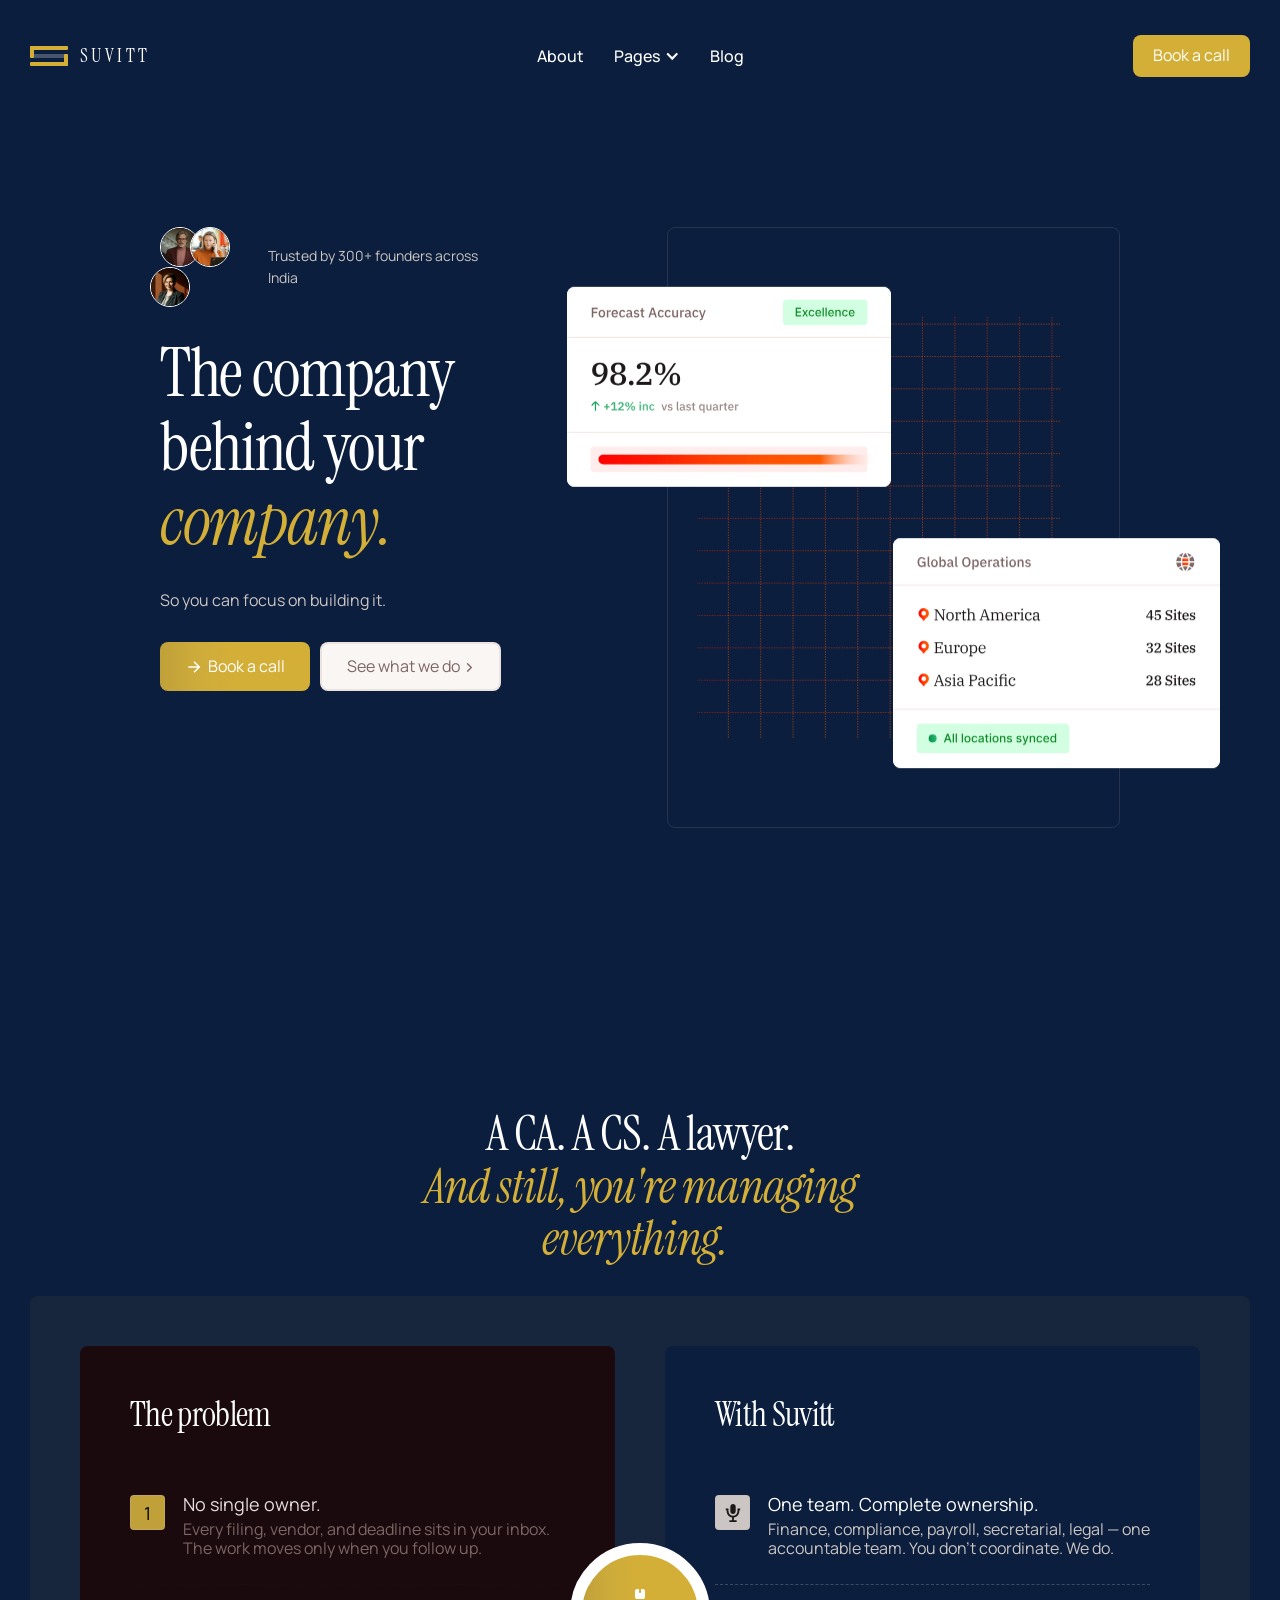
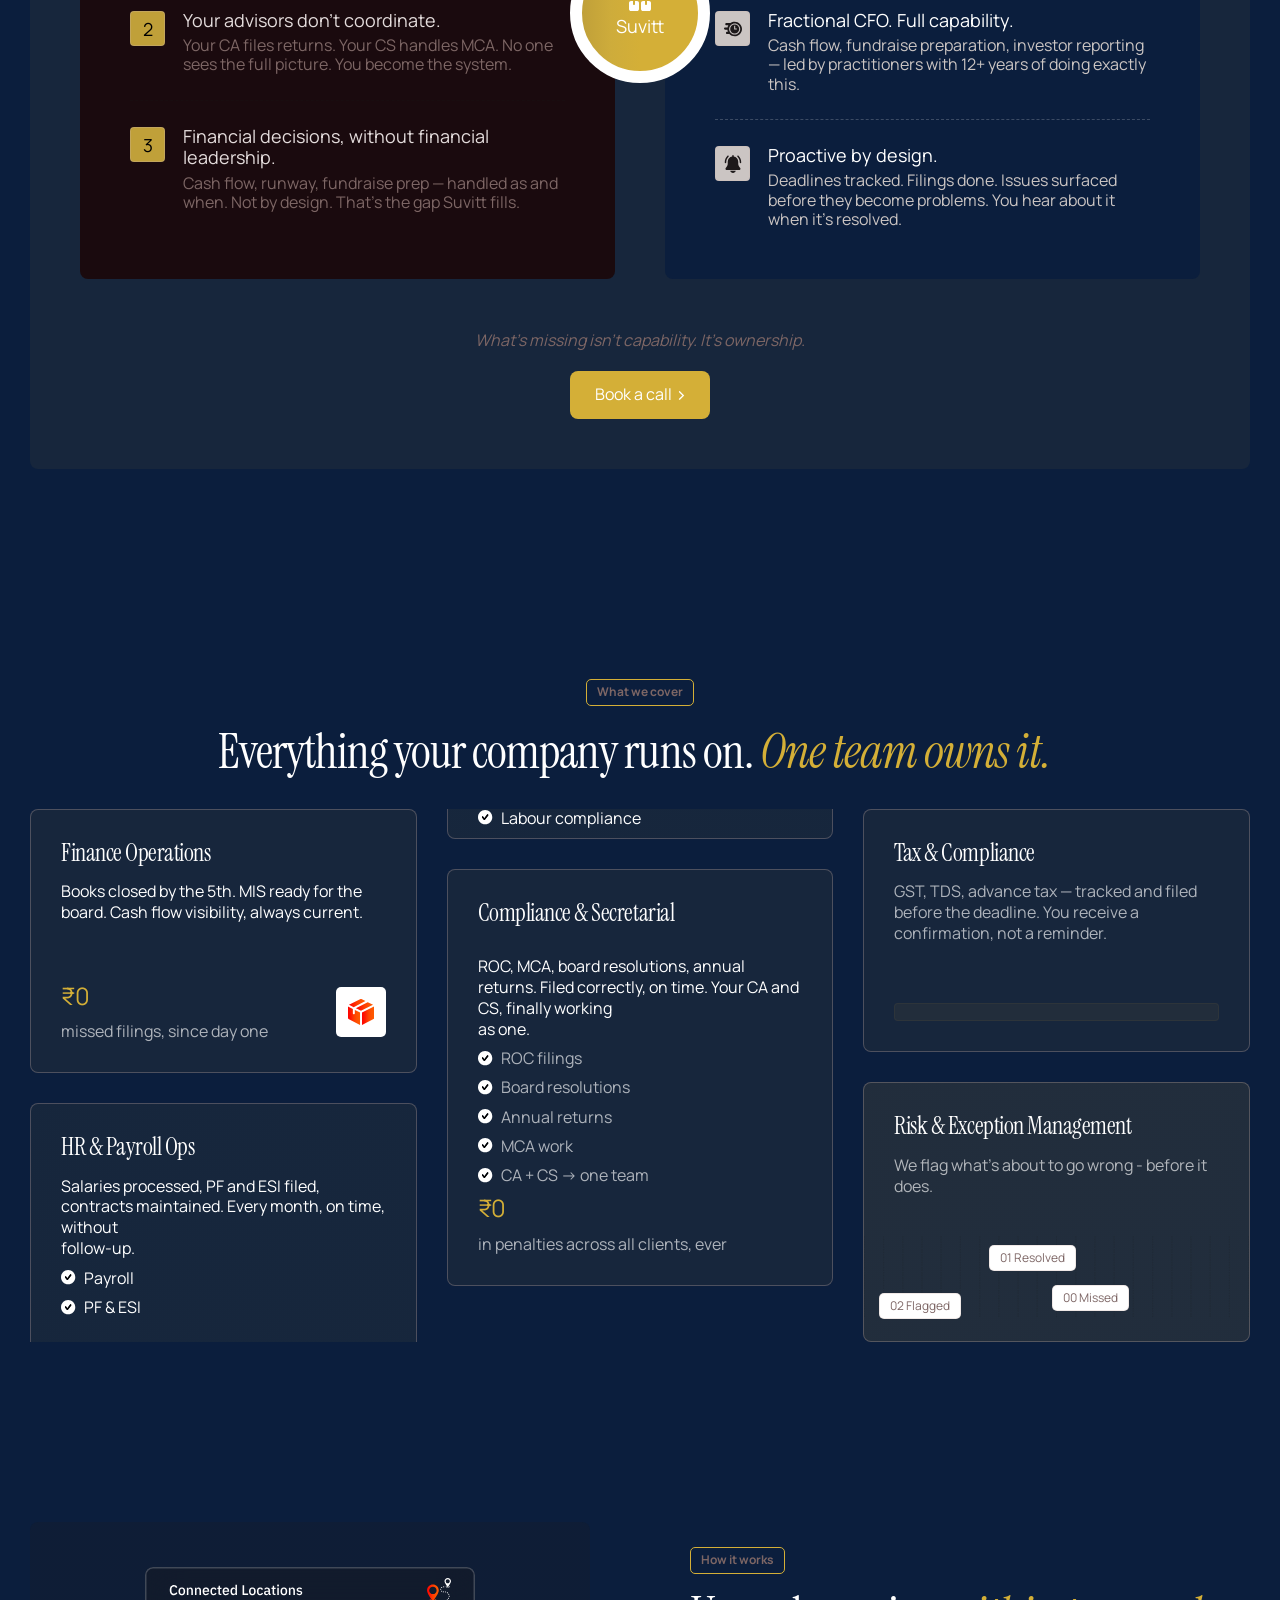
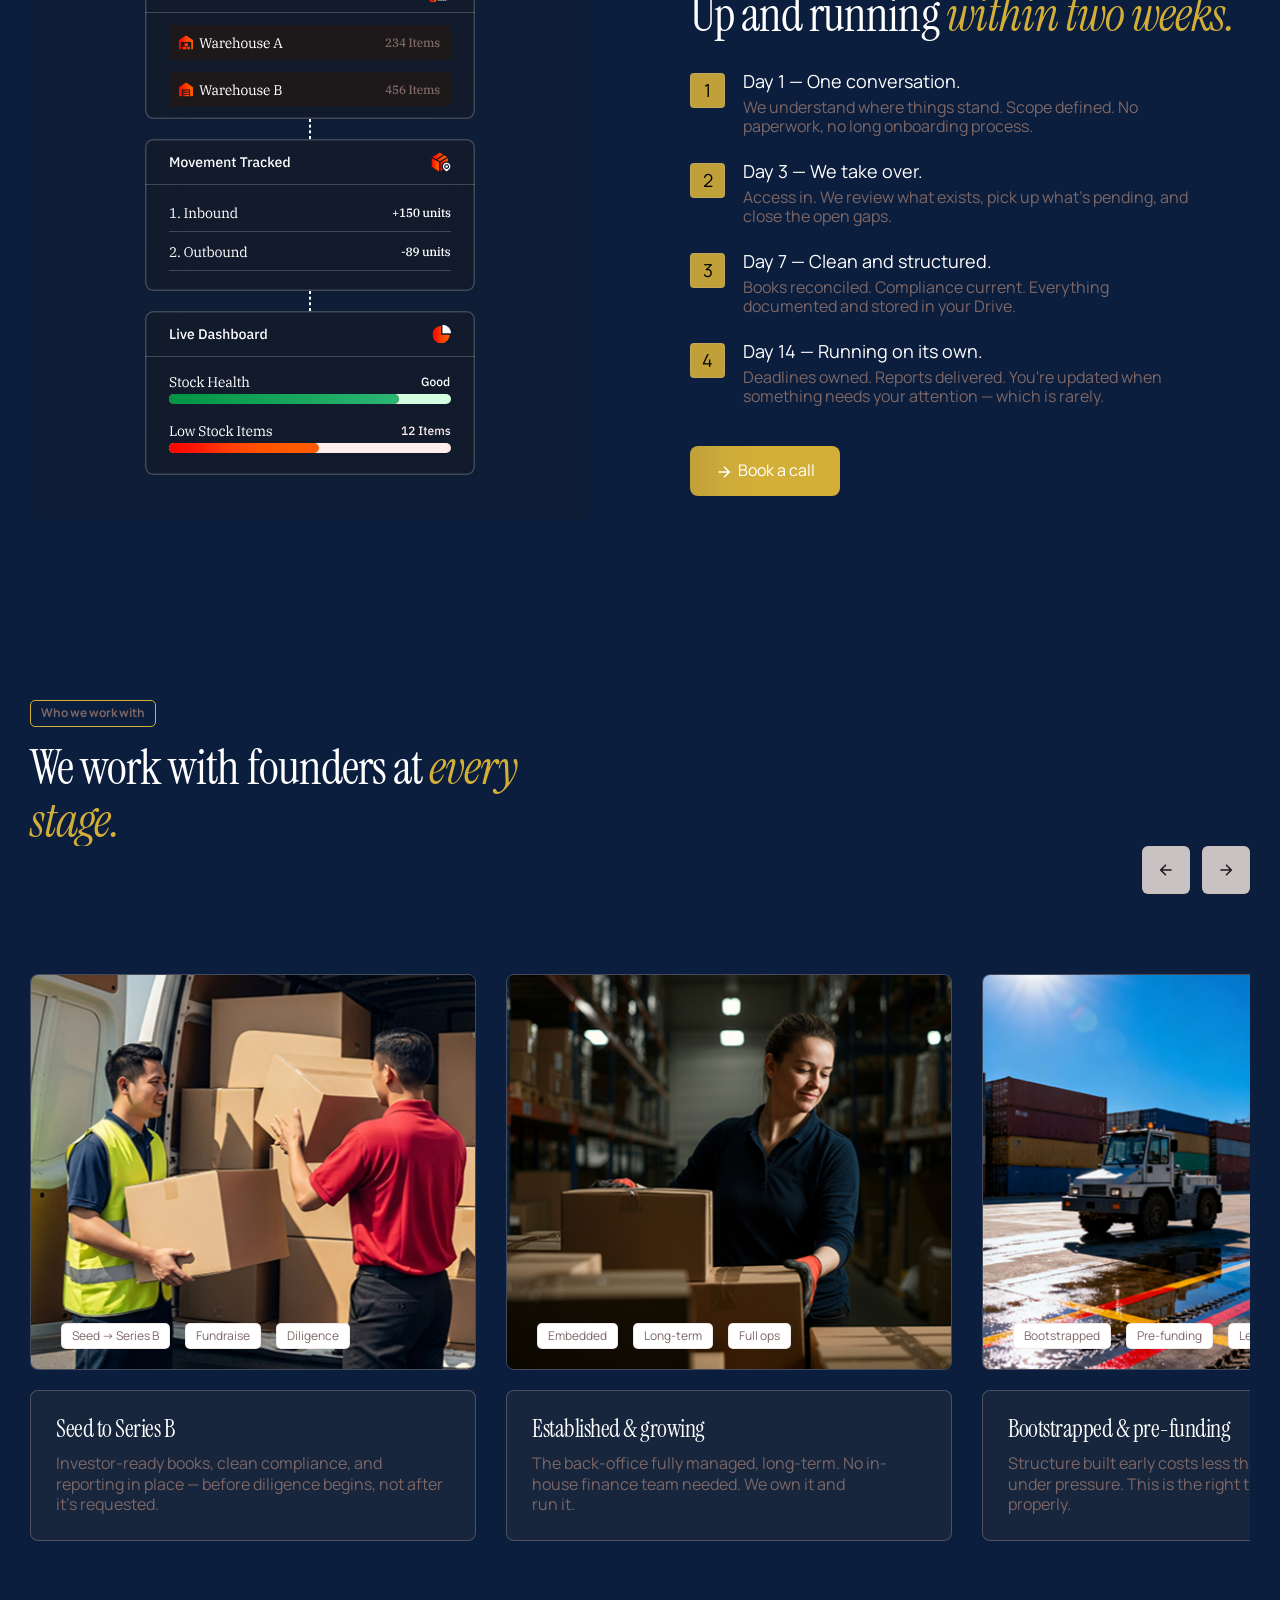
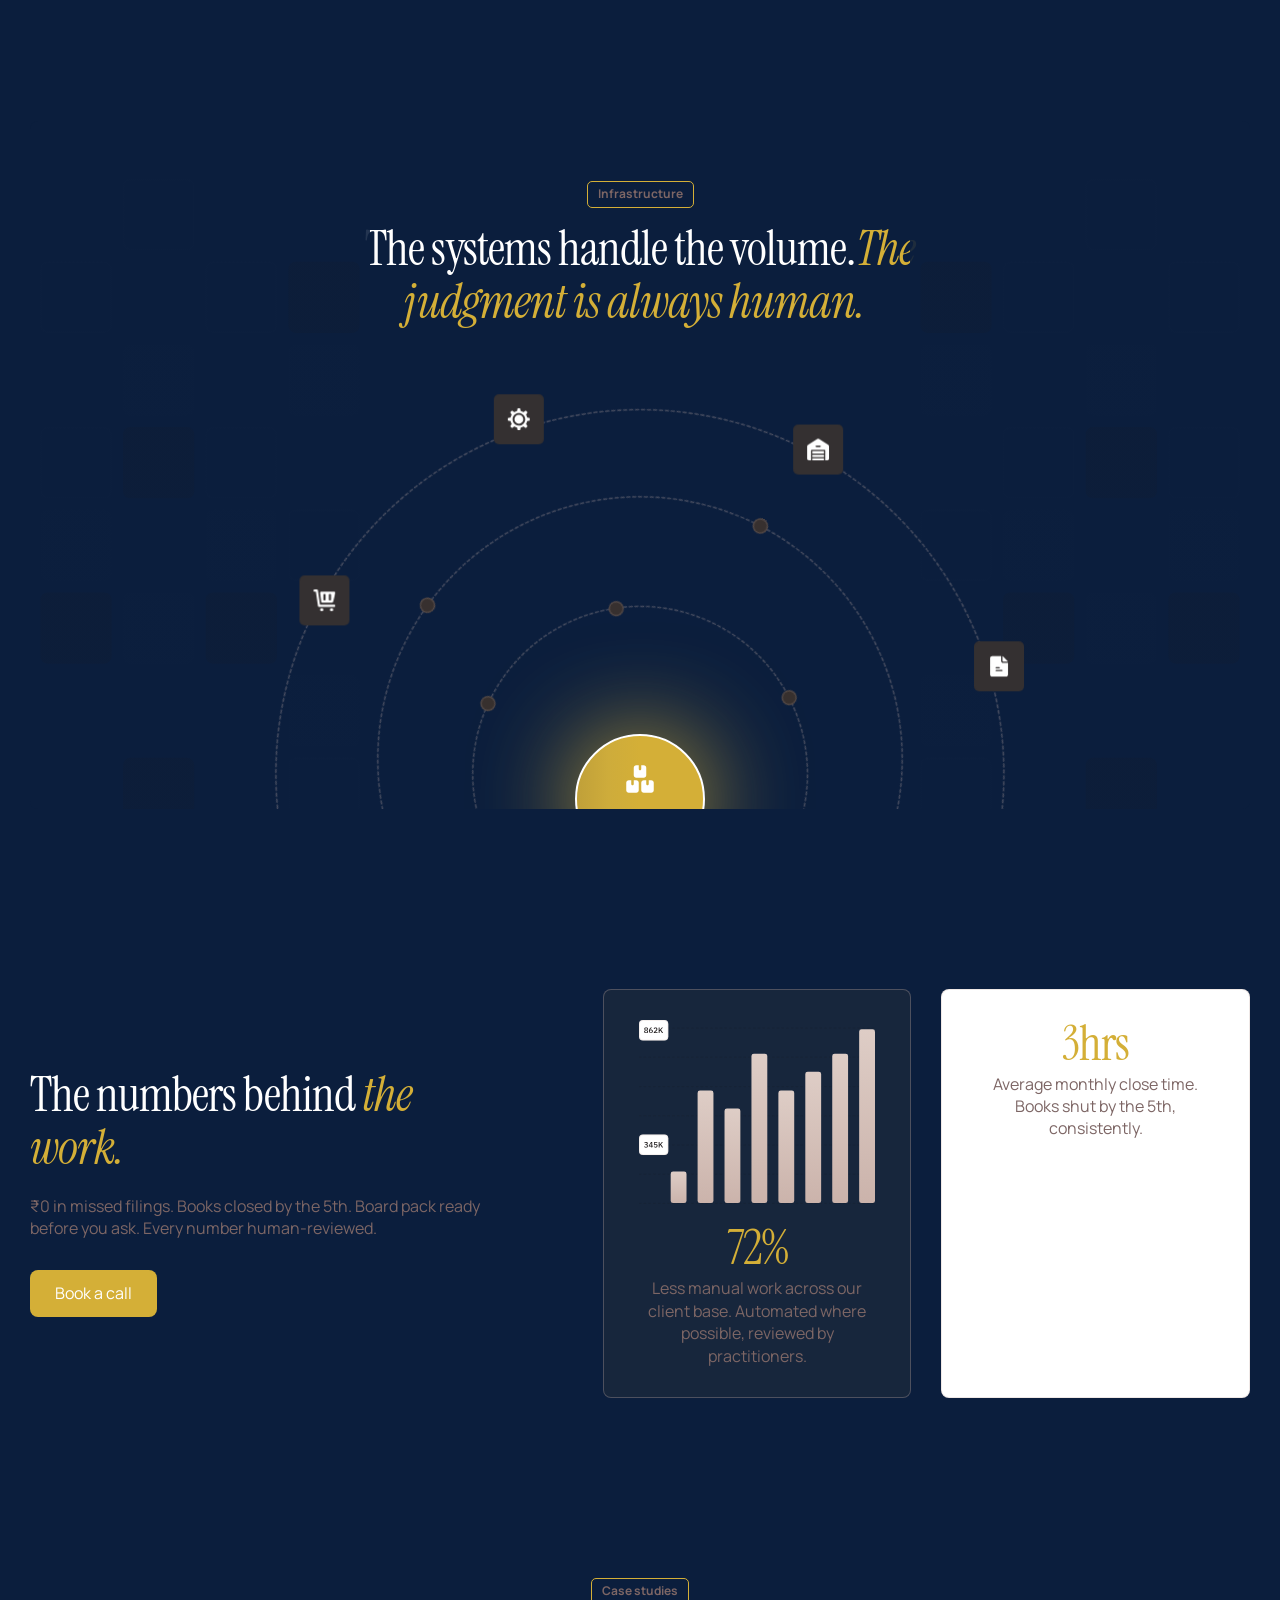
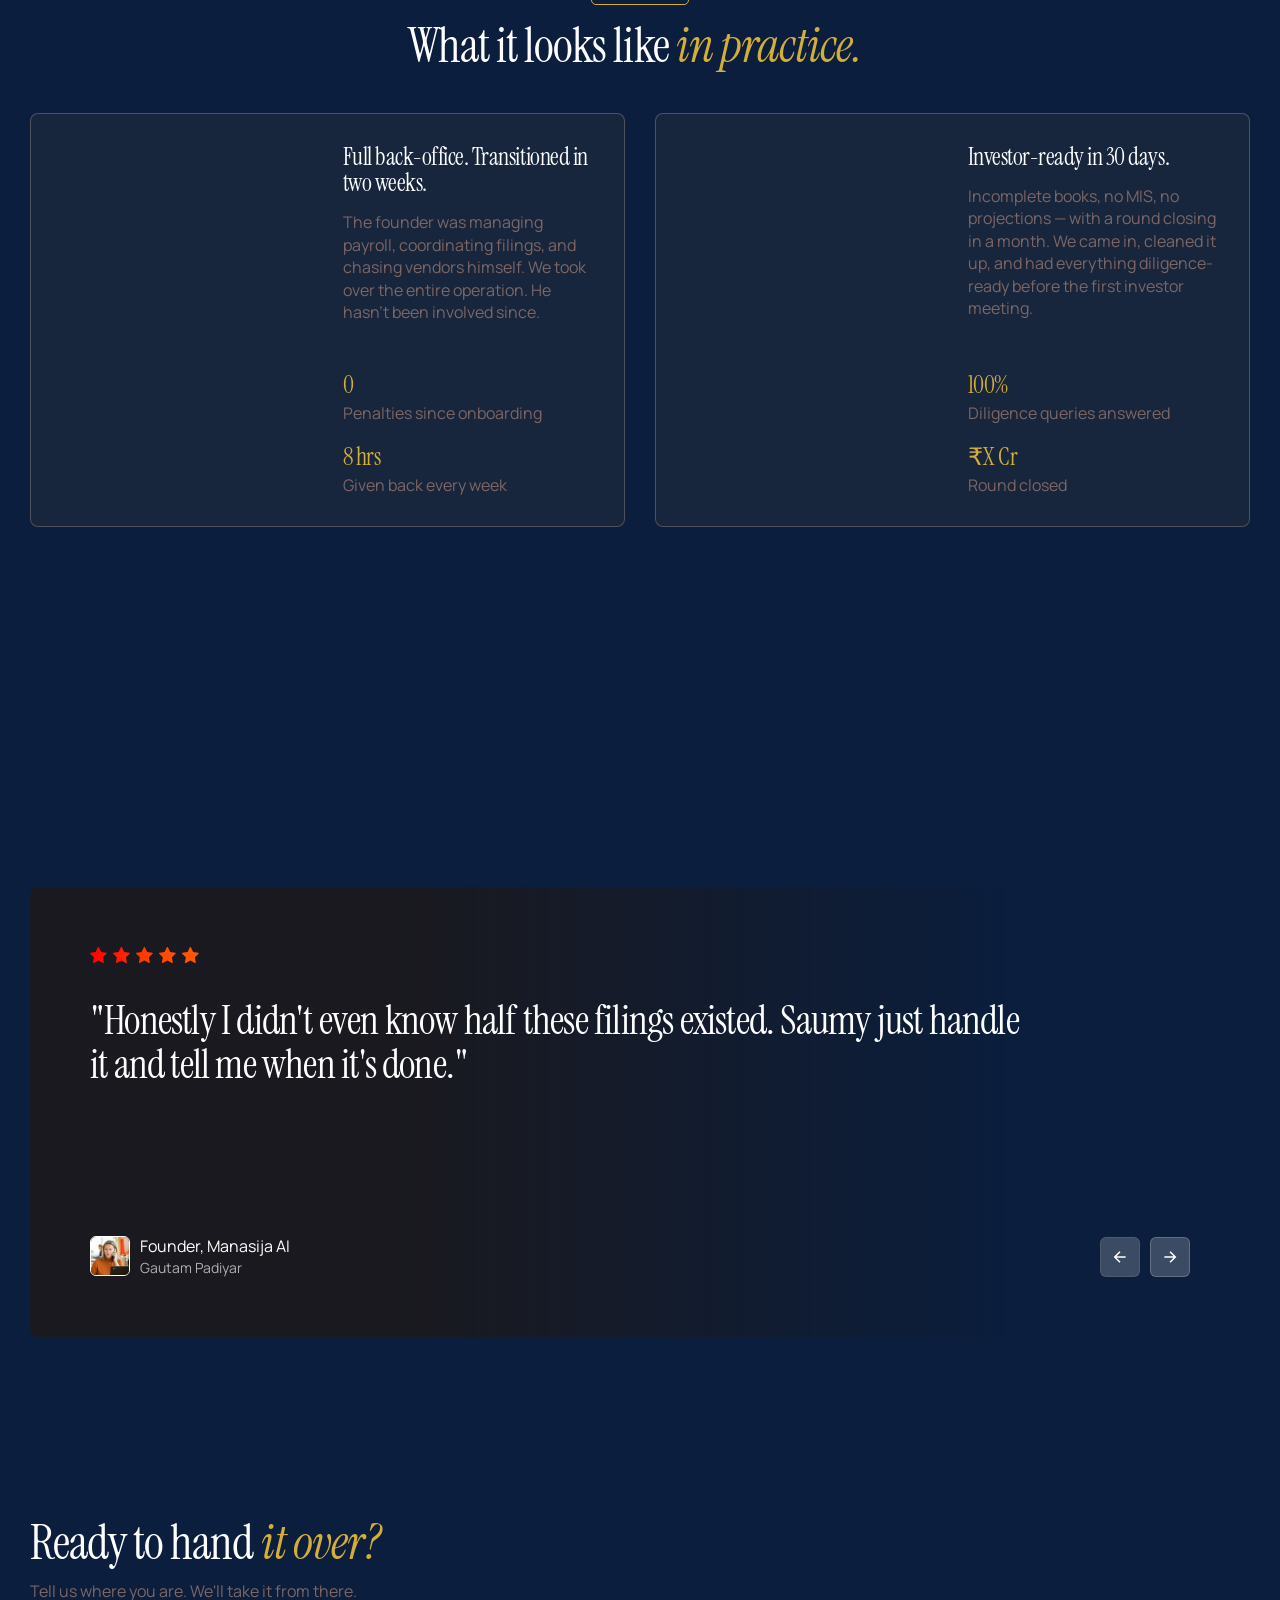
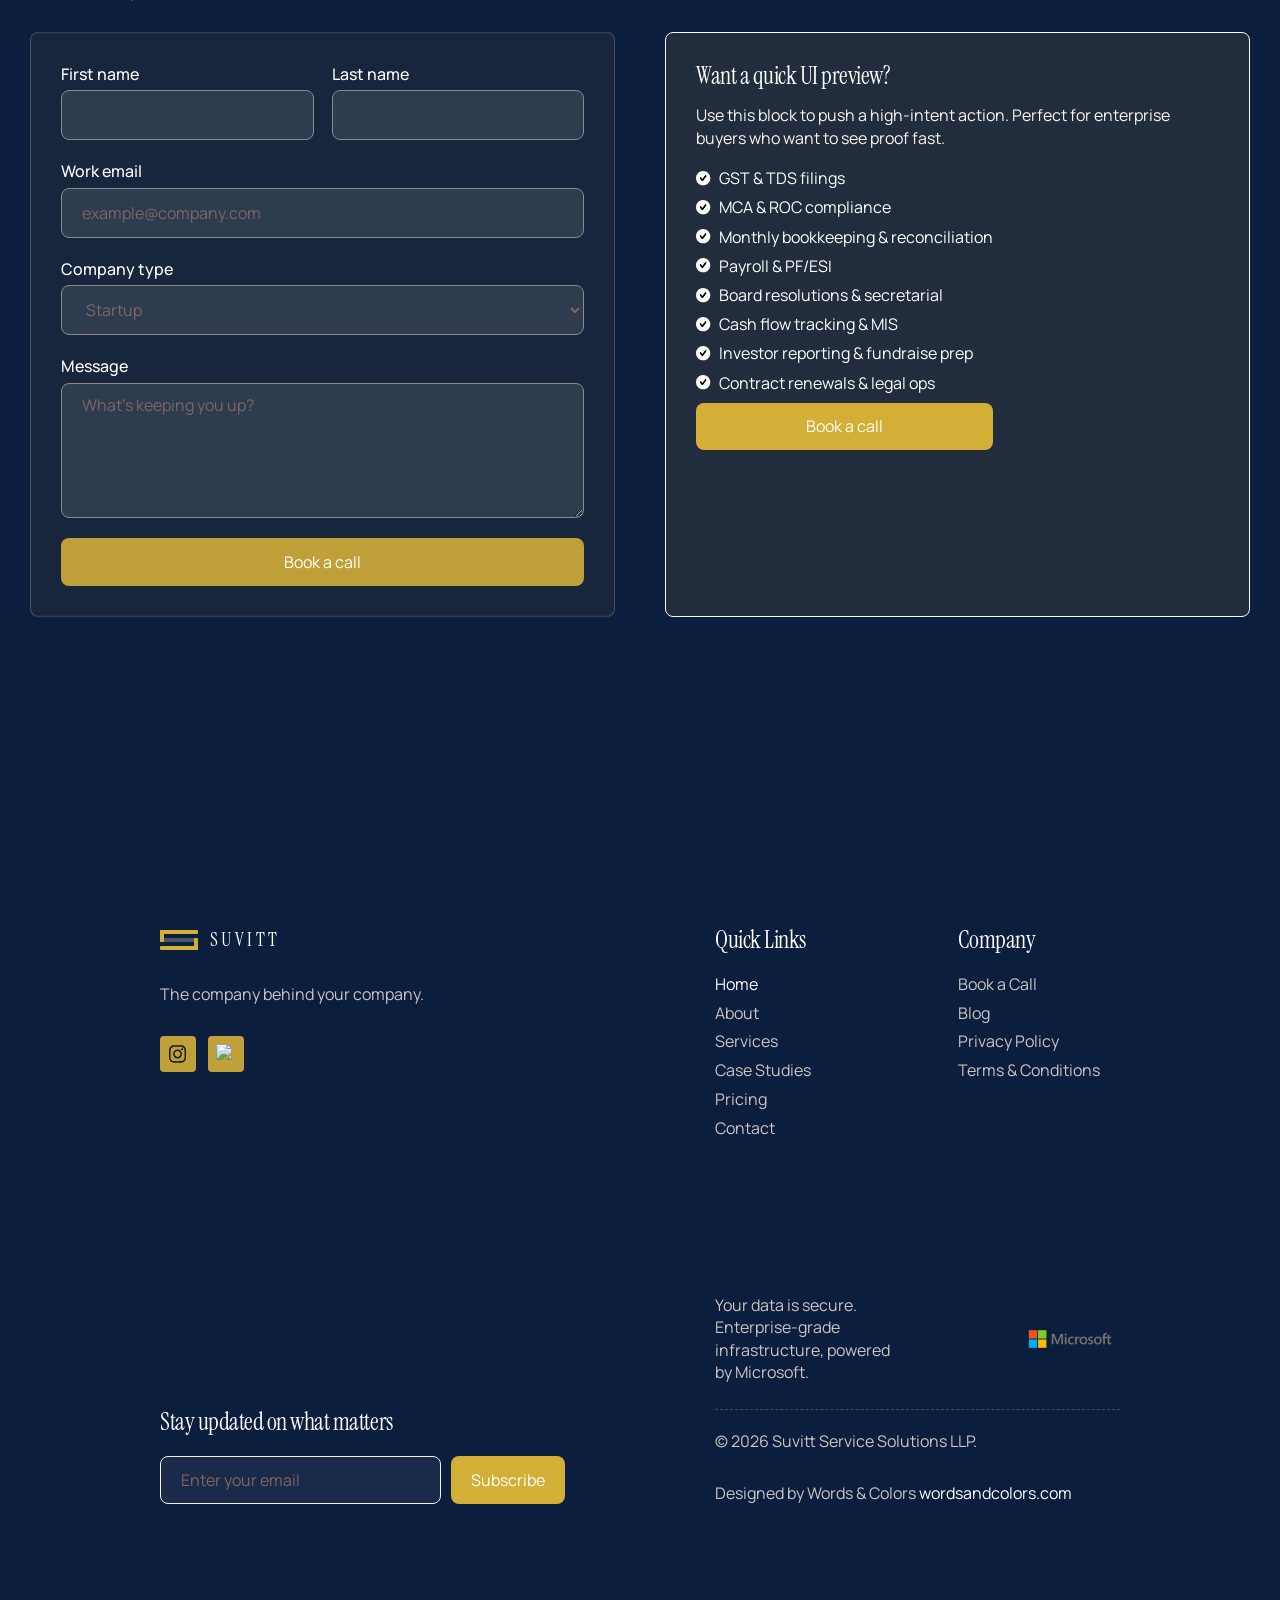
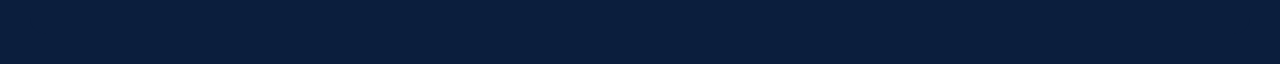
==== commit 6efa2e5c: "update" ====
--- a/index.html
+++ b/index.html
@@ -47,11 +47,19 @@
             href="index.html"
             id="w-node-e6ff9f79-f479-fa42-6f69-a3df18a8ef3f-18a8ef3c"
             aria-current="page" class="brand w-nav-brand w--current"
-            aria-label="home">
-
-            <img
+            aria-label="home" style="    display: flex;
+    align-items: center;
+    gap: 12px;">
+<svg width="38" height="26" viewBox="0 0 38 26" fill="none">
+      <rect x="0" y="3" width="38" height="4" rx="1" fill="#D4AF37"></rect>
+      <rect x="0" y="11" width="38" height="4" rx="1" fill="rgba(255,250,250,0.25)"></rect>
+      <rect x="0" y="19" width="38" height="4" rx="1" fill="#D4AF37"></rect>
+      <rect x="0" y="3" width="4" height="12" rx="1" fill="#D4AF37"></rect>
+      <rect x="34" y="11" width="4" height="12" rx="1" fill="#D4AF37"></rect>
+    </svg><span class="logo-wordmark">SUVITT</span>
+            <!-- <img
               src="./suvitt/logo.png"
-              loading="lazy" alt="Logo Dark" class="logo">
+              loading="lazy" alt="Logo Dark" class="logo"> -->
             </a>
             <nav
             role="navigation"
@@ -82,7 +90,11 @@
                     tabindex="0">Services</a><a
                     href="case_studies.html"
                     class="dropdown-link w-dropdown-link" tabindex="0">Case
-                    Studies</a><a href="#"
+                    Studies</a>
+                    <a
+                    href="Automation.html"
+                    class="dropdown-link w-dropdown-link" tabindex="0">Automation</a>
+                    <a href="#"
                     class="dropdown-link w-dropdown-link"
                     tabindex="0">Pricing</a><a
                     href="contact_us.html"
@@ -130,13 +142,12 @@
                     loading="lazy" alt="Avatar Image" class="hero-avatar"><img
                     src="./suvitt/69720df2685801c9bf8dde3d_avatar-03.webp"
                     loading="lazy" alt="Avatar Image"
-                    class="hero-avatar"></div><div>Trusted by founders across
-                  India</div></div><h1
+                    class="hero-avatar"></div><div>Trusted by 300+ founders across India</div></div><h1
                 data-w-id="d904d396-e6e0-4db4-a0c3-0abeae8f04b2"
                 style="opacity: 1; transform: translate3d(0px, 0px, 0px) scale3d(1, 1, 1) rotateX(0deg) rotateY(0deg) rotateZ(0deg) skew(0deg, 0deg); transform-style: preserve-3d;"
-                class="hero-title">We run the company
-                behind your <em role="text"
-                  class="text-linear" style="color: white;">company.</em></h1><p
+                class="hero-title">The company
+behind your  <em role="text"
+                  class="text-linear" style="color:#d4af37">company.</em></h1><p
                 data-w-id="9865d062-6bef-341e-10d9-c34dfbf3bc05"
                 style="opacity: 1; transform: translate3d(0px, 0px, 0px) scale3d(1, 1, 1) rotateX(0deg) rotateY(0deg) rotateZ(0deg) skew(0deg, 0deg); transform-style: preserve-3d;"
                 class="hero-description">So you can focus on building
@@ -222,48 +233,37 @@
           data-w-id="e06eccb9-edcc-0010-e208-fd069c9c8a4b"
           style="opacity: 1; transform: translate3d(0px, 0px, 0px) scale3d(1, 1, 1) rotateX(0deg) rotateY(0deg) rotateZ(0deg) skew(0deg, 0deg); transform-style: preserve-3d;"
           class="section-title text-center"><h2
-            class="inventory-section-title">Most inventory problems are
-            visibility <em role="text"
-              class="text-linear">issues.</em></h2></div><div
+            class="inventory-section-title">A CA. A CS. A lawyer. <br><em role="text"
+              class="text-linear">And still, you're managing everything.</em></h2></div><div
           data-w-id="bc773221-7416-14ff-c141-ea67c06512ed"
           style="opacity: 1; transform: translate3d(0px, 0px, 0px) scale3d(1, 1, 1) rotateX(0deg) rotateY(0deg) rotateZ(0deg) skew(0deg, 0deg); transform-style: preserve-3d; background: rgba(212, 175, 55, 0.06);"
           class="inventory-item" ><div class="w-layout-grid grid-inventory"><div
-              class="inventory-left" style="background: rgba(28, 6, 6, 0.85);"><h3 class="inventory-title">Pain points
+              class="inventory-left" style="background: rgba(28, 6, 6, 0.85);"><h3 class="inventory-title">The problem
               </h3><div class="inventory-list"><div
                   data-wf--inventory-list-item--variant="dark"
                   class="inventory-list-item"><div
                     class="inventory-icon-round"><div
                       class="inventory-number">1</div></div><div
                     class="inventory-list-wrap"><p
-                      class="inventory-list-title" style="color: rgb(228, 220, 220);">No one owns the ops </p><div
-                      class="inventory-list-text">Every vendor, deadline, and
-                      filing waits for you. You're the founder and the follow-up
-                      guy.</div></div></div><div
+                      class="inventory-list-title" style="color: rgb(228, 220, 220);">No single owner. </p><div
+                      class="inventory-list-text">Every filing, vendor, and deadline sits in your inbox. The work moves only when you follow up.</div></div></div><div
                   class="inventory-divider"></div><div
                   data-wf--inventory-list-item--variant="dark"
                   class="inventory-list-item"><div
                     class="inventory-icon-round"><div
                       class="inventory-number">2</div></div><div
                     class="inventory-list-wrap"><p
-                      class="inventory-list-title"style="color: rgb(228, 220, 220);">Your CA and CS don't
-                      talk.</p><div
-                      class="inventory-list-text">One files returns. One handles
-                      MCA. Neither sees the full picture. You're the bridge -
-                      and the one who falls through the
-                      gap.</div></div></div><div
+                      class="inventory-list-title"style="color: rgb(228, 220, 220);">Your advisors don't coordinate.</p><div
+                      class="inventory-list-text">Your CA files returns. Your CS handles MCA. No one sees the full picture. You become the system.</div></div></div><div
                   class="inventory-divider"></div><div
                   data-wf--inventory-list-item--variant="dark"
                   class="inventory-list-item"><div
                     class="inventory-icon-round"><div
                       class="inventory-number">3</div></div><div
                     class="inventory-list-wrap"><p
-                      class="inventory-list-title"style="color: rgb(228, 220, 220);">You need a CFO. Not a
-                      full-time one. </p><div class="inventory-list-text">You're
-                      making financial decisions without financial leadership.
-                      That's how cash flow surprises you and growth stalls
-                      you.</div></div></div></div></div><div
+                      class="inventory-list-title"style="color: rgb(228, 220, 220);">Financial decisions, without financial leadership.</p><div class="inventory-list-text">Cash flow, runway, fundraise prep — handled as and when. Not by design. That's the gap Suvitt fills.</div></div></div></div></div><div
               class="inventory-right"><h3
-                class="inventory-title text-white">Suvitt</h3><div
+                class="inventory-title text-white">With Suvitt</h3><div
                 class="inventory-list"><div
                   data-wf--inventory-list-item--variant="light"
                   class="inventory-list-item"><div
@@ -272,12 +272,8 @@
                       loading="lazy" alt="Icon"
                       class="inventory-icon"></div><div
                     class="inventory-list-wrap"><p
-                      class="inventory-list-title w-variant-4a2b762f-ecb7-4027-629e-411760215dea">One
-                      call. Everything handled. </p><div
-                      class="inventory-list-text w-variant-4a2b762f-ecb7-4027-629e-411760215dea">Accounts,
-                      compliance, payroll, secretarial - one team owns it all.
-                      No coordinating. No repeating
-                      yourself.</div></div></div><div
+                      class="inventory-list-title w-variant-4a2b762f-ecb7-4027-629e-411760215dea">One team. Complete ownership. </p><div
+                      class="inventory-list-text w-variant-4a2b762f-ecb7-4027-629e-411760215dea">Finance, compliance, payroll, secretarial, legal — one accountable team. You don't coordinate. We do.</div></div></div><div
                   class="inventory-divider one"></div><div
                   data-wf--inventory-list-item--variant="light"
                   class="inventory-list-item"><div
@@ -286,12 +282,8 @@
                       loading="lazy" alt="Icon"
                       class="inventory-icon"></div><div
                     class="inventory-list-wrap"><p
-                      class="inventory-list-title w-variant-4a2b762f-ecb7-4027-629e-411760215dea">Financial
-                      leadership without the hire. </p><div
-                      class="inventory-list-text w-variant-4a2b762f-ecb7-4027-629e-411760215dea">We
-                      sit at the table with you. Cash flow, projections,
-                      fundraise prep, investor reporting - we run it like your
-                      CFO would.</div></div></div><div
+                      class="inventory-list-title w-variant-4a2b762f-ecb7-4027-629e-411760215dea">Fractional CFO. Full capability. </p><div
+                      class="inventory-list-text w-variant-4a2b762f-ecb7-4027-629e-411760215dea">Cash flow, fundraise preparation, investor reporting — led by practitioners with 12+ years of doing exactly this.</div></div></div><div
                   class="inventory-divider one"></div><div
                   data-wf--inventory-list-item--variant="light"
                   class="inventory-list-item"><div
@@ -300,18 +292,13 @@
                       loading="lazy" alt="Icon"
                       class="inventory-icon"></div><div
                     class="inventory-list-wrap"><p
-                      class="inventory-list-title w-variant-4a2b762f-ecb7-4027-629e-411760215dea">We
-                      move before you ask. </p><div
-                      class="inventory-list-text w-variant-4a2b762f-ecb7-4027-629e-411760215dea">Deadlines
-                      tracked. Filings done. Risks flagged early. Most of the
-                      time, you won't even know it
-                      happened.</div></div></div></div></div><div
+                      class="inventory-list-title w-variant-4a2b762f-ecb7-4027-629e-411760215dea">Proactive by design. </p><div
+                      class="inventory-list-text w-variant-4a2b762f-ecb7-4027-629e-411760215dea">Deadlines tracked. Filings done. Issues surfaced before they become problems. You hear about it when it's resolved.</div></div></div></div></div><div
               class="inventory-center"><img
                 src="./suvitt/69731d78a5e5c6351c94cc96_icon-07.svg"
                 loading="lazy" alt="Icon"
                 class="inventory-center-icon"><div>Suvitt</div></div></div><div
-            class="inventory-bottom"><p class="no-margin-bottom">When the
-              back-office is an afterthought, the business pays for it.</p><a
+            class="inventory-bottom"><p class="no-margin-bottom"><i>What's missing isn't capability. It's ownership.</i></p><a
               data-w-id="5560abde-5b52-a03d-ba65-a2f636c7b966"
               href="#"
               class="button-black w-inline-block"><div
@@ -331,24 +318,20 @@
         class="container"><div data-w-id="c4125e5b-1ee1-b310-24f9-728e354b60a0"
           style="opacity: 1; transform: translate3d(0px, 0px, 0px) scale3d(1, 1, 1) rotateX(0deg) rotateY(0deg) rotateZ(0deg) skew(0deg, 0deg); transform-style: preserve-3d;"
           class="feature-section-title"><div
-            data-wf--badge--variant="light-outline" class="badge">Our
-            services</div><h2 class="no-margin-bottom">Everything your business
-            needs to run <em role="text"
-              class="text-linear">without <br> you running
-              it.</em></h2></div><div
+            data-wf--badge--variant="light-outline" class="badge">What we cover </div><h2 class="no-margin-bottom">Everything your company runs on. <em role="text"
+              class="text-linear">One team owns it.</em></h2></div><div
           class="w-layout-grid grid-feature-bento"><div
             data-w-id="88f4ebd8-632a-f6cd-39de-cb8e00f1de96"
             style="opacity: 1; transform: translate3d(0px, 0px, 0px) scale3d(1, 1, 1) rotateX(0deg) rotateY(0deg) rotateZ(0deg) skew(0deg, 0deg); transform-style: preserve-3d;"
             class="feature-one"><div class="feature-one-top"><h3
-                class="feature-one-title">Accounting & Bookkeeping</h3><p
-                class="feature-one-description">Clean books. Monthly closes. P&L
-                that actually tells you something. </p></div><div
+                class="feature-one-title">Finance Operations</h3><p
+                class="feature-one-description">Books closed by the 5th. MIS ready for the board. Cash flow visibility, always current. </p></div><div
               class="feature-one-bottom"><div class="feature-left"><div
                   class="feature-left-item"><h3
-                    class="feature-left-counter" > <span style="color: #d4af37;">₹0</span> in surprises</h3>
+                    class="feature-left-counter" > <span style="color: #d4af37;">₹0</span> </h3>
                   <!-- <div
                     class="text-primary-8">reconciled monthly</div> -->
-                </div><div>reconciled monthly</div></div><div
+                </div><div>missed filings, since day one</div></div><div
                 class="feature-icon-round"><img
                   src="./suvitt/697b07fc7910761e7560bf12_icon-27.svg"
                   loading="lazy" alt="Icon"
@@ -356,26 +339,25 @@
             data-w-id="3bf35168-7293-3a58-11a0-abcfd5a17d30"
             style="opacity: 1; transform: translate3d(0px, 0px, 0px) scale3d(1, 1, 1) rotateX(0deg) rotateY(0deg) rotateZ(0deg) skew(0deg, 0deg); transform-style: preserve-3d;"
             class="feature-two"><div class="feature-two-top"><h3
-                class="feature-two-title">Virtual CFO </h3><p
-                class="feature-two-description">Cash flow, fundraise prep,
-                investor<br> reporting - financial leadership<br> on demand.
+                class="feature-two-title">HR & Payroll Ops</h3><p
+                class="feature-two-description">Salaries processed, PF and ESI filed, contracts maintained. Every month, on time, without <br>follow-up.
               </p>
               <div class="feature-three-list"
                 style="padding-top: 10px; padding-bottom: 10px;"><div
                   data-wf--list-item--variant="dark" class="list-item"><img
                     src="./suvitt/69845a67ccfbff95091386ac_icon-36.svg"
                     loading="lazy" alt="Icon" class="list-icon"><div
-                    class="list-text" style="color: white;">Runway
+                    class="list-text" style="color: white;">Payroll
                   </div></div><div data-wf--list-item--variant="dark"
                   class="list-item"><img
                     src="./suvitt/69845a67ccfbff95091386ac_icon-36.svg"
                     loading="lazy" alt="Icon" class="list-icon"><div
-                    class="list-text" style="color: white;">Burn </div></div>
+                    class="list-text" style="color: white;">PF & ESI </div></div>
                 <div data-wf--list-item--variant="dark"
                   class="list-item"><img
                     src="./suvitt/69845a67ccfbff95091386ac_icon-36.svg"
                     loading="lazy" alt="Icon" class="list-icon"><div
-                    class="list-text" style="color: white;">Projections
+                    class="list-text" style="color: white;">Labour compliance
                   </div></div></div>
             </div>
             <!-- <img
@@ -386,60 +368,56 @@
             data-w-id="772b4035-abf0-f0d3-f07c-431999909b4a"
             style="opacity: 1; transform: translate3d(0px, 0px, 0px) scale3d(1, 1, 1) rotateX(0deg) rotateY(0deg) rotateZ(0deg) skew(0deg, 0deg); transform-style: preserve-3d;"
             class="feature-three"><div class="feature-three-top"><h3
-                class="feature-three-title">Compliance & Secretarial </h3><div
-                class="feature-three-list"><div
+                class="feature-three-title">Compliance & Secretarial </h3>
+                <p
+                class="feature-two-description">ROC, MCA, board resolutions, annual returns. Filed correctly, on time. Your CA and CS, finally working <br>as one.
+              </p><div
+                class="feature-three-list" style="padding-top: 10px;"><div
                   data-wf--list-item--variant="dark" class="list-item"><img
                     src="./suvitt/69845a67ccfbff95091386ac_icon-36.svg"
                     loading="lazy" alt="Icon" class="list-icon"><div
-                    class="list-text">ROC filings</div></div><div
+                    class="list-text" style="color: #ffffffa6;">ROC filings</div></div><div
                   data-wf--list-item--variant="dark"
                   class="list-item"><img
                     src="./suvitt/69845a67ccfbff95091386ac_icon-36.svg"
                     loading="lazy" alt="Icon" class="list-icon"><div
-                    class="list-text">Board resolutions</div></div>
+                    class="list-text" style="color: #ffffffa6;">Board resolutions</div></div>
                 <div data-wf--list-item--variant="dark"
                   class="list-item"><img
                     src="./suvitt/69845a67ccfbff95091386ac_icon-36.svg"
                     loading="lazy" alt="Icon" class="list-icon"><div
-                    class="list-text">Annual returns</div></div>
+                    class="list-text" style="color: #ffffffa6;">Annual returns</div></div>
                 <div data-wf--list-item--variant="dark"
                   class="list-item"><img
                     src="./suvitt/69845a67ccfbff95091386ac_icon-36.svg"
                     loading="lazy" alt="Icon" class="list-icon"><div
-                    class="list-text">MCA work </div></div>
+                    class="list-text" style="color: #ffffffa6;">MCA work </div></div>
                 <div data-wf--list-item--variant="dark"
                   class="list-item"><img
                     src="./suvitt/69845a67ccfbff95091386ac_icon-36.svg"
                     loading="lazy" alt="Icon" class="list-icon"><div
-                    class="list-text">CA + CS → one team
-                  </div></div></div></div><div
-              data-w-id="fa73a824-accd-1742-0c9c-26e933b135d9"
-              style="opacity: 1; transform: translate3d(0px, 0px, 0px) scale3d(1, 1, 1) rotateX(0deg) rotateY(0deg) rotateZ(0deg) skew(0deg, 0deg); transform-style: preserve-3d;"
-              class="dashboard-wrap"><img
-                src="./suvitt/697b0fd99a5111d7bbea206d_f722848cb9df953e15b0fc713b7d1a5d_dashboard-09.svg"
-                loading="lazy" alt="Dashboard Image"
-                class="dashboard-09"></div></div><div
+                    class="list-text" style="color: #ffffffa6;">CA + CS → one team
+                  </div></div>
+                  <div class="feature-one-bottom" style="padding-bottom: 30px;"><div class="feature-left"><div class="feature-left-item"><h3 class="feature-left-counter"> <span style="color: #d4af37;">₹0</span> </h3>
+                  <!-- <div
+                    class="text-primary-8">reconciled monthly</div> -->
+                </div><div>in penalties across all clients, ever</div></div></div>
+                </div></div>
+                 </div><div
             data-w-id="d002ab76-d238-29d1-c85e-ff0968139c2a"
             style="opacity: 1; transform: translate3d(0px, 0px, 0px) scale3d(1, 1, 1) rotateX(0deg) rotateY(0deg) rotateZ(0deg) skew(0deg, 0deg); transform-style: preserve-3d;"
             class="feature-four"><div class="feature-four-top"><h3
-                class="feature-four-title"> Payroll & Labour</h3><p
-                class="feature-four-description">Process → File → Confirm PF ·
-                ESI · TDS · Contracts. Every month. On time.</p></div><div
-              class="feature-four-bottom"><div
-                class="feature-text-linear">Process</div><img
-                src="./suvitt/697b1e9fa94a2d438981a8ca_icon-28.svg"
-                loading="lazy" alt="Icon" class="feature-arrow-icon"><div
-                class="text-white">File</div><img
-                src="./suvitt/697b1e9e4b33d4e53e7c5768_icon-29.svg"
-                loading="lazy" alt="Icon" class="feature-arrow-icon"><div
-                class="text-white">Confirm PF · ESI · TDS · Contracts. Every
-                month. On time.</div>
+                class="feature-four-title"> Tax & Compliance</h3>
+                <p
+                class="feature-four-description"style="color: #ffffffa6;">GST, TDS, advance tax — tracked and filed before the deadline. You receive a confirmation, not a reminder.</p></div>
+                <div
+              class="feature-four-bottom" style="background: rgba(212, 175, 55, 0.06); border: 1px solid rgba(212, 175, 55, 0.06);">
             </div></div><div
             data-w-id="a5ba5c13-6a4f-ef85-dcc8-3b17b0e3fe8f"
             style="opacity: 1; transform: translate3d(0px, 0px, 0px) scale3d(1, 1, 1) rotateX(0deg) rotateY(0deg) rotateZ(0deg) skew(0deg, 0deg); transform-style: preserve-3d;"
             class="feature-five"><div class="feature-five-top"><h3
                 class="feature-five-title">Risk & Exception Management </h3><p
-                class="feature-five-description">We flag what's about to go
+                class="feature-five-description"style="color: #ffffffa6;">We flag what's about to go
                 wrong - before it does. </p></div><div
               class="pattern-image"><img
                 src="./suvitt/697b22c6d648d9c7d3b2d230_pattern-01.svg"
@@ -498,9 +476,7 @@
               style="opacity: 1; transform: translate3d(0px, 0px, 0px) scale3d(1, 1, 1) rotateX(0deg) rotateY(0deg) rotateZ(0deg) skew(0deg, 0deg); transform-style: preserve-3d;"
               class="step-title-top"><div
                 data-wf--badge--variant="light-outline" class="badge">How it
-                works</div><h2 class="step-title">Set up fast and operate
-                smarter <em role="text" class="text-linear">every
-                  day.</em></h2></div><div
+                works</div><h2 class="step-title">Up and running  <em role="text" class="text-linear">within two weeks.</em></h2></div><div
               data-w-id="3849ea48-0030-7647-5c6d-a9863ec82938"
               style="opacity: 1; transform: translate3d(0px, 0px, 0px) scale3d(1, 1, 1) rotateX(0deg) rotateY(0deg) rotateZ(0deg) skew(0deg, 0deg); transform-style: preserve-3d;"
               class="step-list"><div
@@ -509,28 +485,27 @@
                   class="inventory-icon-round"><div
                     class="inventory-number">1</div></div><div
                   class="inventory-list-wrap"><p
-                    class="inventory-list-title" style="color: white;">We learn your business One
-                    call.</p><div class="inventory-list-text">We map your
-                    compliance calendar, existing vendors, and gaps. No long
-                    onboarding forms.</div></div></div><div
+                    class="inventory-list-title" style="color: white;">Day 1 — One conversation.</p><div class="inventory-list-text">We understand where things stand. Scope defined. No paperwork, no long onboarding process.</div></div></div><div
                 data-wf--inventory-list-item--variant="dark"
                 class="inventory-list-item"><div
                   class="inventory-icon-round"><div
                     class="inventory-number">2</div></div><div
                   class="inventory-list-wrap"><p
-                    class="inventory-list-title"style="color: white;">We plug into your setup
-                  </p><div class="inventory-list-text">We work alongside your
-                    existing CA and CS - or step in where there are gaps. Either
-                    way, one team owns the coordination.</div></div></div><div
+                    class="inventory-list-title"style="color: white;">Day 3 — We take over.
+                  </p><div class="inventory-list-text">Access in. We review what exists, pick up what's pending, and close the open gaps.</div></div></div><div
                 data-wf--inventory-list-item--variant="dark"
                 class="inventory-list-item"><div
                   class="inventory-icon-round"><div
                     class="inventory-number">3</div></div><div
                   class="inventory-list-wrap"><p
-                    class="inventory-list-title"style="color: white;">You get updates. Not
-                    tasks.</p><div class="inventory-list-text">Monthly reports.
-                    Deadline confirmations. Flagged risks. You stay informed
-                    without staying involved.</div></div></div></div><a
+                    class="inventory-list-title"style="color: white;">Day 7 — Clean and structured.</p><div class="inventory-list-text">Books reconciled. Compliance current. Everything documented and stored in your Drive.</div></div></div>
+                  <div
+                data-wf--inventory-list-item--variant="dark"
+                class="inventory-list-item"><div
+                  class="inventory-icon-round"><div
+                    class="inventory-number">4</div></div><div
+                  class="inventory-list-wrap"><p
+                    class="inventory-list-title"style="color: white;">Day 14 — Running on its own.</p><div class="inventory-list-text">Deadlines owned. Reports delivered. You're updated when something needs your attention — which is rarely.</div></div></div></div><a
               data-wf--button-primary-icon--variant="button-primary-icon-left"
               data-w-id="7225d73a-7105-e033-437e-94fc86cc3441"
               href="#"
@@ -560,9 +535,10 @@
           style="opacity: 1; transform: translate3d(0px, 0px, 0px) scale3d(1, 1, 1) rotateX(0deg) rotateY(0deg) rotateZ(0deg) skew(0deg, 0deg); transform-style: preserve-3d;"
           class="cases-section-title"><div
             data-wf--badge--variant="light-outline" class="badge"> Who we work
-            with</div><h2 class="no-margin-bottom">Built for founders at every
-            stage of <em role="text"
-              class="text-linear">growth.</em></h2></div><div data-delay="4000"
+            with</div>
+            <h2 class="step-title" >We work with founders at  <em role="text" class="text-linear">every stage.</em></h2>
+           
+            </div><div data-delay="4000"
           data-animation="slide"
           class="use-case-slider w-slider" data-autoplay="false"
           data-easing="ease"
@@ -580,13 +556,10 @@
                     loading="lazy" alt="Case Study Image" class="use-case-image"
                     style="transform: translate3d(0px, 0px, 0px) scale3d(1.03, 1.03, 1) rotateX(0deg) rotateY(0deg) rotateZ(0deg) skew(0deg, 0deg); transform-style: preserve-3d;"><div
                     class="use-case-list"><div
-                      class="badge-light"> Incorporation</div><div
-                      class="badge-light">Compliance</div><div
-                      class="badge-light">Books </div></div></div><div
-                  class="use-case-info"><h3 class="use-case-title">Just starting
-                    out</h3><p class="use-case-description">You need the basics
-                    done right from day one — without hiring anyone
-                    yet.</p></div></div></div><div
+                      class="badge-light"> Seed → Series B</div><div
+                      class="badge-light">Fundraise</div><div
+                      class="badge-light">Diligence </div></div></div><div
+                  class="use-case-info"><h3 class="use-case-title">Seed to Series B</h3><p class="use-case-description">Investor-ready books, clean compliance, and reporting in place — before diligence begins, not after it's requested.</p></div></div></div><div
               class="use-case-slide w-slide" aria-label="2 of 5" role="group"
               aria-hidden="true"
               style="transition: all; transform: translateX(0px); opacity: 1;"><div
@@ -598,16 +571,14 @@
                     aria-hidden="true"
                     style="transform: translate3d(0px, 0px, 0px) scale3d(1.03, 1.03, 1) rotateX(0deg) rotateY(0deg) rotateZ(0deg) skew(0deg, 0deg); transform-style: preserve-3d;"><div
                     class="use-case-list" aria-hidden="true"><div
-                      class="badge-light" aria-hidden="true">Bookkeeping
+                      class="badge-light" aria-hidden="true">Embedded
                     </div><div
-                      class="badge-light" aria-hidden="true">MCA </div><div
-                      class="badge-light" aria-hidden="true">Payroll
+                      class="badge-light" aria-hidden="true">Long-term </div><div
+                      class="badge-light" aria-hidden="true">Full ops
                     </div></div></div><div class="use-case-info"
                   aria-hidden="true"><h3 class="use-case-title"
-                    aria-hidden="true">Bootstrapped & lean</h3><p
-                    class="use-case-description" aria-hidden="true">No finance
-                    team. No ops person. Just you — and a back-office that runs
-                    without you babysitting it.</p></div></div></div><div
+                    aria-hidden="true">Established & growing</h3><p
+                    class="use-case-description" aria-hidden="true">The back-office fully managed, long-term. No in-house finance team needed. We own it and <br>run it.</p></div></div></div><div
               class="use-case-slide w-slide" aria-label="3 of 5" role="group"
               aria-hidden="true"
               style="transition: all; transform: translateX(0px); opacity: 1;"><div
@@ -619,17 +590,15 @@
                     aria-hidden="true"
                     style="transform: translate3d(0px, 0px, 0px) scale3d(1.03, 1.03, 1) rotateX(0deg) rotateY(0deg) rotateZ(0deg) skew(0deg, 0deg); transform-style: preserve-3d;"><div
                     class="use-case-list" aria-hidden="true"><div
-                      class="badge-light" aria-hidden="true">CFO </div><div
+                      class="badge-light" aria-hidden="true">Bootstrapped </div><div
                       class="badge-light"
-                      aria-hidden="true">Reporting </div><div
+                      aria-hidden="true">
+Pre-funding </div><div
                       class="badge-light"
-                      aria-hidden="true">Fundraise prep</div></div></div><div
+                      aria-hidden="true">Lean</div></div></div><div
                   class="use-case-info" aria-hidden="true"><h3
-                    class="use-case-title" aria-hidden="true"> Raising your
-                    first round</h3><p class="use-case-description"
-                    aria-hidden="true">Investors ask questions your books should
-                    already answer. We make sure they
-                    do.</p></div></div></div><div
+                    class="use-case-title" aria-hidden="true">Bootstrapped & pre-funding</h3><p class="use-case-description"
+                    aria-hidden="true">Structure built early costs less than structure rebuilt under pressure. This is the right time to set it up properly.</p></div></div></div><div
               class="use-case-slide w-slide" aria-label="4 of 5" role="group"
               aria-hidden="true"
               style="transition: all; transform: translateX(0px); opacity: 1;"><div
@@ -650,7 +619,7 @@
                     class="use-case-title" aria-hidden="true">Post-funding &
                     scaling</h3><p class="use-case-description"
                     aria-hidden="true">Money's in the bank. Now you need
-                    financial discipline — not just
+                    financial discipline — not just<br>
                     accounting.</p></div></div></div>
             <div
               class="use-case-slide w-slide" aria-label="5 of 5" role="group"
@@ -674,7 +643,7 @@
                     aria-hidden="true"> Running multiple businesses</h3><p
                     class="use-case-description" aria-hidden="true">Different
                     companies, different compliance calendars. One team to own
-                    all of it.</p></div></div></div>
+                    all <br>of it.</p></div></div></div>
             <div
               class="use-case-slide w-slide" aria-label="5 of 5" role="group"
               aria-hidden="true"
@@ -696,7 +665,7 @@
                     aria-hidden="true">Family business, next generation</h3><p
                     class="use-case-description" aria-hidden="true">The business
                     has history. It needs modern structure — clean books, proper
-                    compliance, no legacy mess.</p></div></div></div>
+                    compliance, no legacy<br> mess.</p></div></div></div>
             <div
               class="use-case-slide w-slide" aria-label="5 of 5" role="group"
               aria-hidden="true"
@@ -777,10 +746,9 @@
           class="integration-bg-item"><div
             class="integration-section-title"><div
               data-wf--badge--variant="light-outline"
-              class="badge">Powered by</div><h2
-              class="integration-title"> Enterprise infrastructure.<em
-                role="text" class="text-linear">Built on Microsoft
-                AI.</em></h2></div><div
+              class="badge">Infrastructure</div><h2
+              class="integration-title"> The systems handle the volume.<em
+                role="text" class="text-linear">The judgment is always human.</em></h2></div><div
             class="integration-wrap"><div class="integration-icon-wrap"
               style="transform: translate3d(0px, 0px, 0px) scale3d(1, 1, 1) rotateX(0deg) rotateY(0deg) rotateZ(146.927deg) skew(0deg, 0deg); transform-style: preserve-3d; will-change: transform;"><img
                 src="./suvitt/69734838047dfea5dc7b263b_round-03.svg"
@@ -839,11 +807,9 @@
           class="w-layout-grid grid-counter"><div
             data-w-id="55179dde-c880-e0d4-0589-4ba4e1927402"
             style="opacity: 1; transform: translate3d(0px, 0px, 0px) scale3d(1, 1, 1) rotateX(0deg) rotateY(0deg) rotateZ(0deg) skew(0deg, 0deg); transform-style: preserve-3d;"
-            class="counter-left"><h2 class="counter-title">The back-office, <em
-                role="text" class="text-linear">handled at scale. </em></h2><p
-              class="counter-description">These numbers reflect what we've
-              delivered - across founders, filings, and financial
-              functions.</p><a
+            class="counter-left"><h2 class="counter-title">The numbers behind  <em
+                role="text" class="text-linear">the work. </em></h2><p
+              class="counter-description">₹0 in missed filings. Books closed by the 5th. Board pack ready before you ask. Every number human-reviewed.</p><a
               data-wf--button-black--variant="button-black"
               data-w-id="1d99e6f0-b224-2789-7f0c-2e7942cac3b7"
               href="#"
@@ -860,17 +826,15 @@
                 src="./suvitt/6978556b83d81de93304afa5_399aa24ae959c3201fe15b5843e9b230_dashboard-07.svg"
                 loading="lazy" alt="Dashboard Image" class="dashboard-07"><div
                 class="counter-item"><div class="hero-count"><h2
-                    data-target="10,000"
-                    class="counter-count counter-number text-linear">10,000</h2><h2
-                    class="counter-number">+</h2></div><div>Compliance filings
-                  handled </div></div></div><div
+                    data-target="73"
+                    class="counter-count counter-number text-linear" style="color: #d4af37;">73</h2><h2
+                    class="counter-number"style="color: #d4af37;">%</h2></div><div>Less manual work across our client base. Automated where possible, reviewed by practitioners. </div></div></div><div
               data-w-id="ca057354-11b3-ad67-f4c5-3b89e0e25104"
               style="opacity: 1; transform: translate3d(0px, 0px, 0px) scale3d(1, 1, 1) rotateX(0deg) rotateY(0deg) rotateZ(0deg) skew(0deg, 0deg); transform-style: preserve-3d;"
               class="counter-right-02"><div class="counter-item"><div
-                  class="hero-count"><h2 data-target="200"
-                    class="counter-count counter-number">200</h2><h2
-                    class="counter-number text-linear">+</h2></div><div>Founders
-                  served</div></div><img
+                  class="hero-count"><h2 data-target="3"
+                    class="counter-count counter-number" style="color: #d4af37;"></h2><h2
+                    class="counter-number text-linear">hrs</h2></div><div>Average monthly close time. Books shut by the 5th, consistently.</div></div><img
                 src="./suvitt/6978575c534bab0daf4a7b77_map-image.webp"
                 loading="lazy" sizes="100vw"
                 srcset="https://cdn.prod.website-files.com/6970af46543025b9a5bc65a8/6978575c534bab0daf4a7b77_map-image-p-500.webp 500w, https://cdn.prod.website-files.com/6970af46543025b9a5bc65a8/6978575c534bab0daf4a7b77_map-image.webp 622w"
@@ -879,8 +843,8 @@
       class="case-studies-section section-spacing-bottom"><div
         class="container"><div class="case-section-title"><div
             data-wf--badge--variant="light-outline" class="badge">Case
-            studies</div><h2>The proof is in the <em role="text"
-              class="text-linear">work.</em></h2></div><div
+            studies</div><h2>What it looks like <em role="text"
+              class="text-linear">in practice.</em></h2></div><div
           class="w-dyn-list"><div role="list"
             class="grid-case-studies w-dyn-items"><div role="listitem"
               class="w-dyn-item"><a aria-label="link"
@@ -895,16 +859,10 @@
                     srcset="https://cdn.prod.website-files.com/6970af46543025b9a5bc65ad/6981a0af5b7bf8402a29f907_case-image-01-p-500.webp 500w, https://cdn.prod.website-files.com/6970af46543025b9a5bc65ad/6981a0af5b7bf8402a29f907_case-image-01.webp 600w"
                     class="case-studies-image"></div><div
                   class="case-studies-info"><div class="case-studies-top"><h3
-                      class="case-studies-title">No more weekend
-                      homework.</h3><p class="case-studies-description">Founder
-                      was chasing his CA, handling compliances, tracking
-                      deadlines, and managing payroll himself. Not
-                      anymore.</p></div><div class="case-studies-bottom"><div
+                      class="case-studies-title">Full back-office. Transitioned in two weeks.</h3><p class="case-studies-description">The founder was managing payroll, coordinating filings, and chasing vendors himself. We took over the entire operation. He hasn't been involved since.</p></div><div class="case-studies-bottom"><div
                       class="case-stat-item"><h3
-                        class="case-studies-stat">0</h3><div>Penalties since
-                        onboarding</div></div><div class="case-stat-item"><h3
-                        class="case-studies-stat">8 hrs/week</h3><div>Given back
-                        to the founder</div></div></div></div></a></div><div
+                        class="case-studies-stat">0</h3><div>Penalties since onboarding</div></div><div class="case-stat-item"><h3
+                        class="case-studies-stat">8 hrs</h3><div>Given back every week</div></div></div></div></a></div><div
               role="listitem" class="w-dyn-item"><a aria-label="link"
                 data-w-id="bb9c6773-43f4-5e4b-d632-b9d35b4d9ce3"
                 href="#"
@@ -919,10 +877,7 @@
                   class="case-studies-info"><div class="case-studies-top"><h3
                       class="case-studies-title">Investor-ready in 30 days.
                     </h3><p
-                      class="case-studies-description">Messy books. No MIS. No
-                      projections. Round closing in a month. We stepped in,
-                      cleaned everything up, and had them diligence-ready before
-                      the first investor meeting.</p></div><div
+                      class="case-studies-description">Incomplete books, no MIS, no projections — with a round closing in a month. We came in, cleaned it up, and had everything diligence-ready before the first investor meeting.</p></div><div
                     class="case-studies-bottom"><div
                       class="case-stat-item"><h3
                         class="case-studies-stat">100%</h3><div>Diligence
@@ -1086,33 +1041,33 @@
                 data-wf-element-id="f3027563-85a0-a337-6ac1-4e21f058c0d1"
                 aria-label="Request Demo Form"><div class="form-input-wrap"><div
                     class="input-group input-group-wrap"><label for="name"
-                      class="text-black">First name</label><input
+                      class="text-black" style="color: white;">First name</label><input
                       class="form-input contact-input w-input" maxlength="256"
                       name="name" data-name="Name" placeholder
-                      type="text" id="name"></div><div
+                      type="text" id="name" style="background:rgba(255, 250, 250, 0.10); border: 1px solid rgb(145, 136, 136);"></div><div
                     class="input-group input-group-wrap"><label for="last-name"
-                      class="text-black">Last name</label><input
+                      class="text-black"style="color: white;">Last name</label><input
                       class="form-input contact-input w-input" maxlength="256"
                       name="name" data-name="Name" placeholder
-                      type="text" id="last-name"></div></div><div
+                      type="text" id="last-name"style="background:rgba(255, 250, 250, 0.10); border: 1px solid rgb(145, 136, 136);"></div></div><div
                   class="input-group"><label for="email"
-                    class="text-black">Work email</label><input
+                    class="text-black"style="color: white;">Work email</label><input
                     class="form-input contact-input w-input" maxlength="256"
                     name="email" data-name="Email"
                     placeholder="example@company.com" type="email" id="email"
-                    required></div><div class="input-group"><label for="Retail"
-                    class="text-black">Company type</label><select id="Retail"
+                    required style="background:rgba(255, 250, 250, 0.10); border: 1px solid rgb(145, 136, 136);"></div><div class="input-group" ><label for="Retail"
+                    class="text-black"style="color: white;"style="background:rgba(255, 250, 250, 0.10); border: 1px solid rgb(145, 136, 136);">Company type</label><select id="Retail"
                     name="Retail" data-name="Retail" aria-label="select"
-                    class="form-input contact-input w-select"><option
+                    class="form-input contact-input w-select" style="background:rgba(255, 250, 250, 0.10); border: 1px solid rgb(145, 136, 136);"><option
                       value>Startup</option><option
                       value="First">SME </option><option
                       value="Second">Family Business</option><option
                       value="Third">Other</option></select></div><div
                   class="input-group"><label for="field"
-                    class="text-black">Message</label><textarea id="field"
+                    class="text-black"style="color: white;">Message</label><textarea id="field"
                     name="field" maxlength="5000" data-name="Field"
                     placeholder="What's keeping you up?"
-                    class="form-input form-textarea contact-input w-input"></textarea></div><input
+                    class="form-input form-textarea contact-input w-input"style="background:rgba(255, 250, 250, 0.10); border: 1px solid rgb(145, 136, 136);"></textarea></div><input
                   type="submit" data-wait="Please wait..."
                   class="submit-button button-full w-button"
                   value="Book a call"></form><div
@@ -1182,14 +1137,22 @@
               data-w-id="67c9a202-fa8a-3469-f652-71d54fb33f56"
               class="footer-left-item"
               style="opacity: 1; transform: translate3d(0px, 0px, 0px) scale3d(1, 1, 1) rotateX(0deg) rotateY(0deg) rotateZ(0deg) skew(0deg, 0deg); transform-style: preserve-3d;"><div
-                class="footer-top"><a href="index.html"
-                  aria-current="page"
-                  class="brand w-inline-block w--current">
-                <h2 class="footer-title">Suvitt</h2> 
-                  <!-- <img
-                    src="./Inventra - Webflow HTML website template_files/69745c294d94e2d855e9865e_inventra-light.svg"
-                    loading="lazy" alt="Logo Light" class="logo"> -->
-                  </a><p
+                class="footer-top">
+                <a href="index.html" id="w-node-e6ff9f79-f479-fa42-6f69-a3df18a8ef3f-18a8ef3c" aria-current="page" class="brand w-nav-brand w--current" aria-label="home" style="    display: flex;
+    align-items: center;
+    gap: 12px;">
+<svg width="38" height="26" viewBox="0 0 38 26" fill="none">
+      <rect x="0" y="3" width="38" height="4" rx="1" fill="#D4AF37"></rect>
+      <rect x="0" y="11" width="38" height="4" rx="1" fill="rgba(255,250,250,0.25)"></rect>
+      <rect x="0" y="19" width="38" height="4" rx="1" fill="#D4AF37"></rect>
+      <rect x="0" y="3" width="4" height="12" rx="1" fill="#D4AF37"></rect>
+      <rect x="34" y="11" width="4" height="12" rx="1" fill="#D4AF37"></rect>
+    </svg><span class="logo-wordmark">SUVITT</span>
+            <!-- <img
+              src="./suvitt/logo.png"
+              loading="lazy" alt="Logo Dark" class="logo"> -->
+            </a>
+                  <p
                   class="footer-description">The company behind your company.</p><div class="footer-social-inline"><a
                     href="#" target="_blank"
                     class="footer-social-link w-inline-block"><img
--- a/suvitt/style.css
+++ b/suvitt/style.css
@@ -36,7 +36,14 @@
   vertical-align: baseline;
   display: inline-block;
 }
-
+ .logo-wordmark{
+    font-family: 'Instrument Serif', serif;
+    font-size: 19px;
+    letter-spacing: .18em;
+    color: var(--W);
+    text-transform: uppercase;
+    color: white;
+ }
 audio:not([controls]) {
   height: 0;
   display: none;
@@ -2576,7 +2583,7 @@
 .form-input {
   border: 1px solid var(--color--gray-6);
   border-radius: var(--border-radius--form-input);
-  background-color: var(--color--white);
+  background-color: rgba(255, 250, 250, 0.06);
   color: var(--color--gray-1);
   font-size: var(--_typography---body--body-md);
   line-height: var(--_typography---body--line-height-4);
@@ -3115,7 +3122,7 @@
 
 .footer-social-link {
   border-radius: var(--border-radius--xs);
-  background-color: var(--color--gray-4);
+  background-color: #c0a039;
   flex-flow: column;
   justify-content: center;
   align-items: center;
@@ -3488,7 +3495,7 @@
 
 .submit-button {
   border-radius: var(--border-radius--button);
-  background-color: var(--color--black);
+  background-color: #c0a039;
   color: var(--color--white);
   font-size: var(--_typography---body--body-md);
   line-height: var(--_typography---body--line-height-3);
@@ -3498,7 +3505,7 @@
 }
 
 .submit-button:hover {
-  background-color: var(--color--gray-1);
+  background-color: #a58c3a;
 }
 
 .submit-button.button-full {
@@ -3994,9 +4001,9 @@
 }
 
 .badge {
-  border: 1px solid var(--color--gray-2-30);
+  border: 1px solid #d4af37;
   border-radius: var(--border-radius--sm);
-  background-color: var(--color--gray-6);
+  background-color: #0b1e3d;
   font-size: var(--_typography---body--body-xs);
   line-height: var(--_typography---body--line-height-4);
   flex-flow: column;
@@ -4004,6 +4011,7 @@
   align-items: center;
   padding: .25rem .625rem;
   display: flex;
+  font-weight: bold;
 }
 
 .badge:where(.w-variant-1672bf56-95f3-63cf-aeb6-b66cb4dbdda5) {
@@ -4046,8 +4054,8 @@
 .use-case-slider {
   background-color: var(--color--transparent);
   height: 100%;
-  margin-top: -5rem;
-  padding-top: 5rem;
+  margin-top: -2rem;
+  padding-top: 8rem;
   overflow: hidden;
 }
 
@@ -4582,7 +4590,7 @@
 .request-demo-left {
   border: 1px solid var(--color--gray-2-30);
   border-radius: var(--border-radius--lg);
-  background-color: var(--color--white);
+  background: rgba(212, 175, 55, 0.06);
   padding: 1.875rem;
 }
 
@@ -6501,9 +6509,9 @@
   grid-row-gap: var(--gap--gap-2);
   border: 1px solid var(--color--gray-2-30);
   border-radius: var(--border-radius--xs);
-  background-color: var(--color--black-20);
+  /* background-color: var(--color--black-20);
   -webkit-backdrop-filter: blur(20px);
-  backdrop-filter: blur(20px);
+  backdrop-filter: blur(20px); */
   flex-flow: wrap;
   justify-content: flex-start;
   align-items: center;
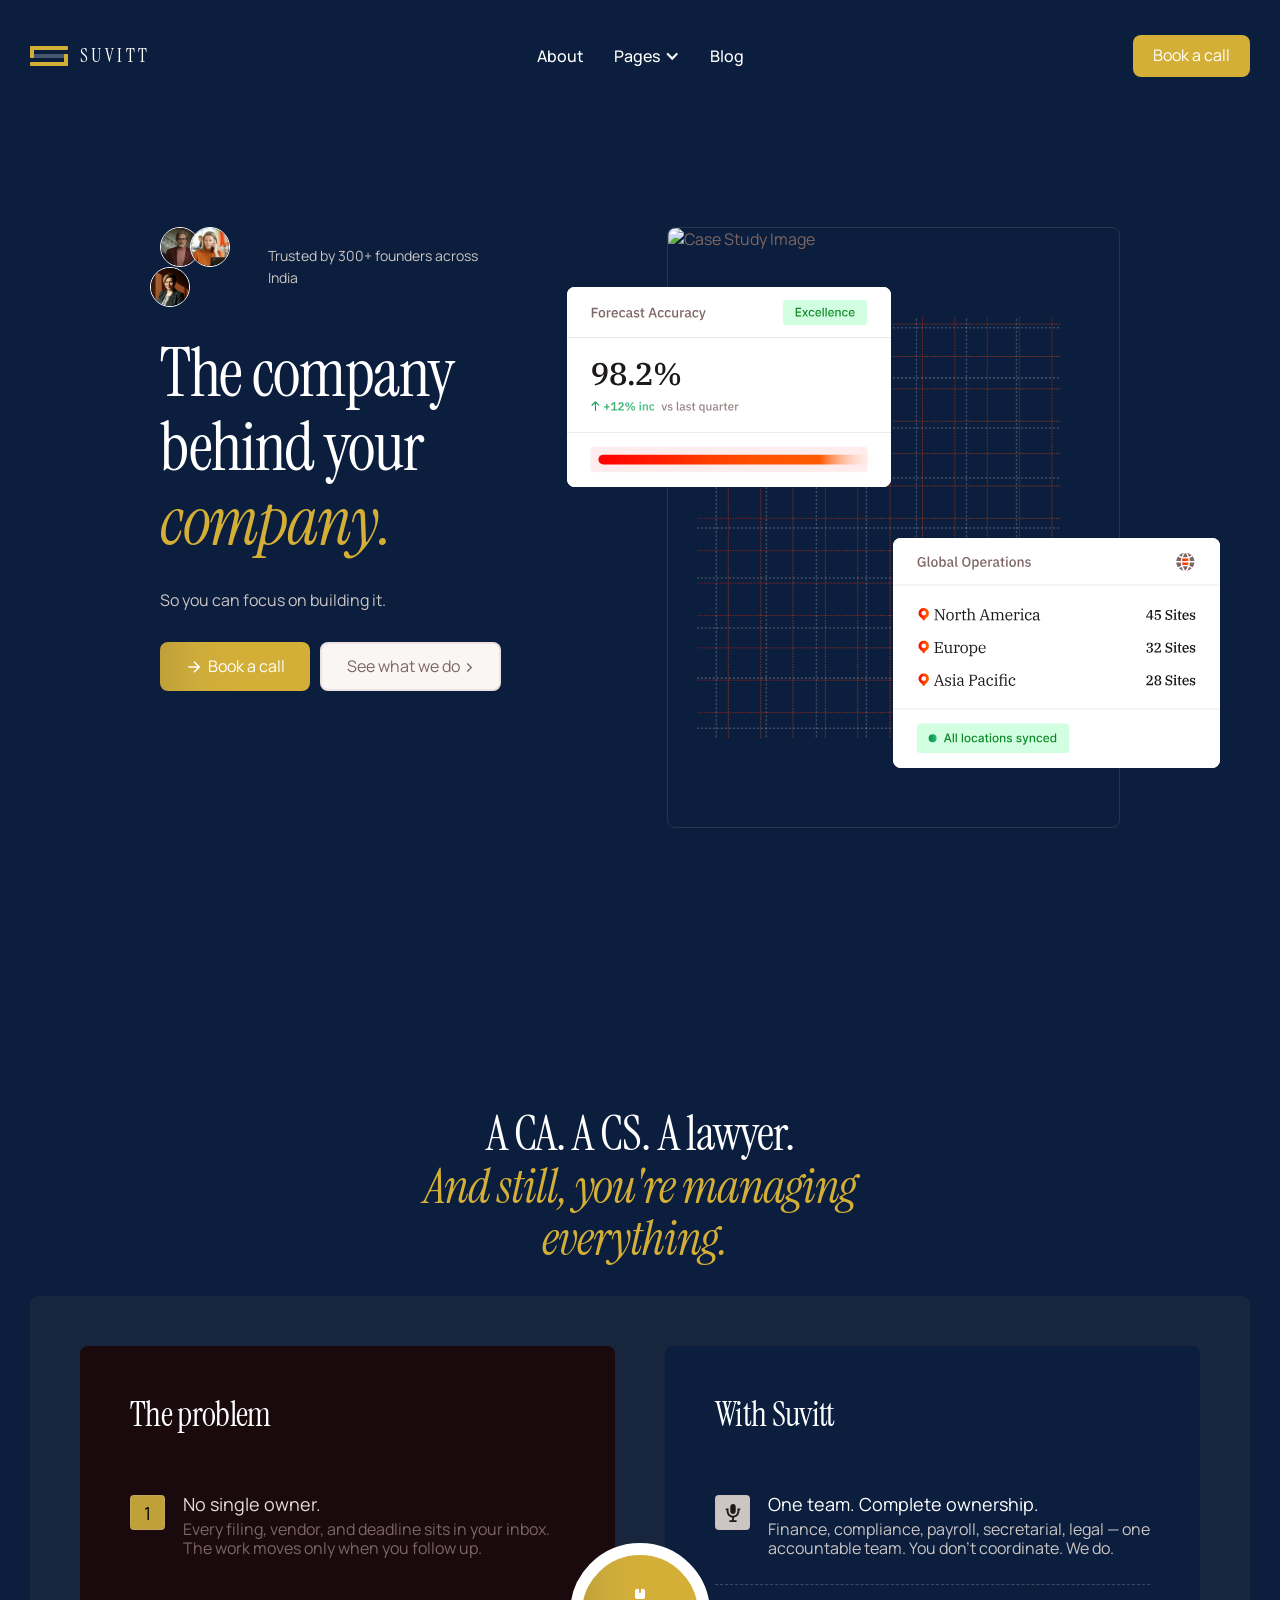
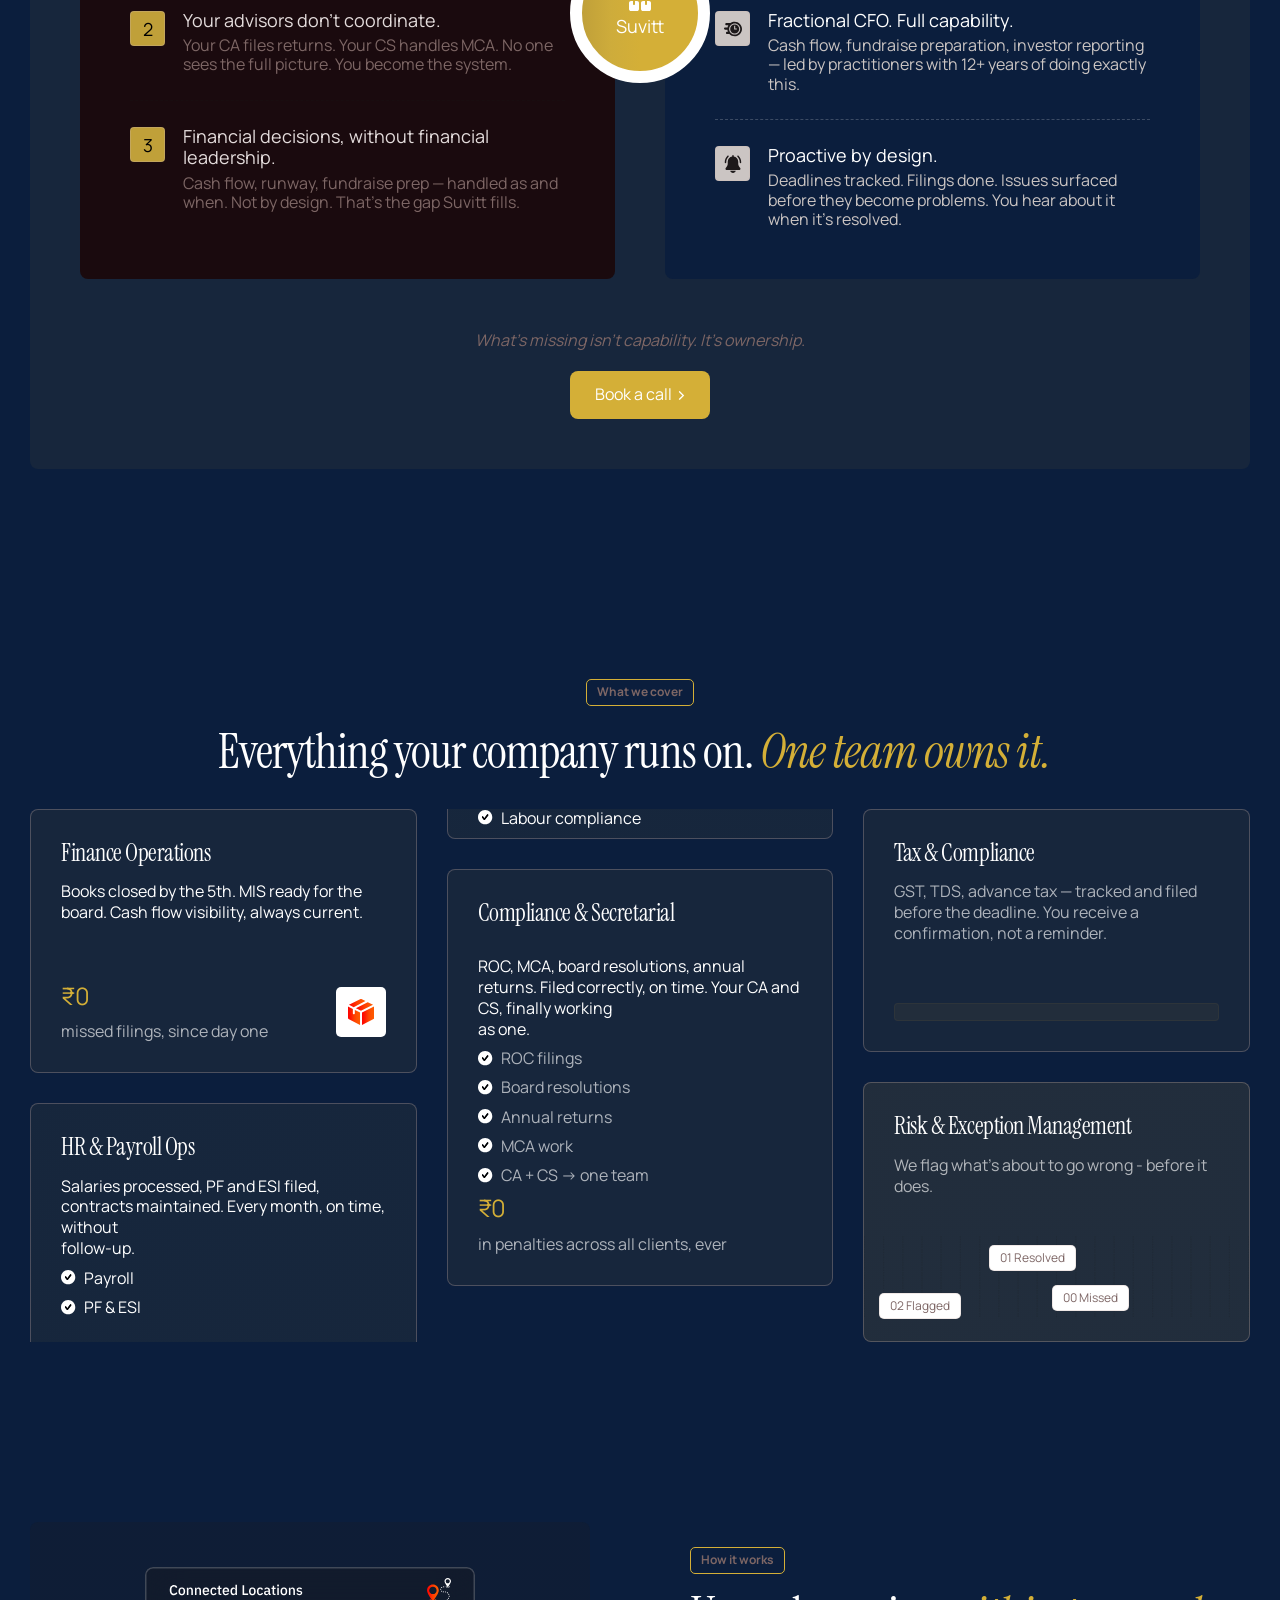
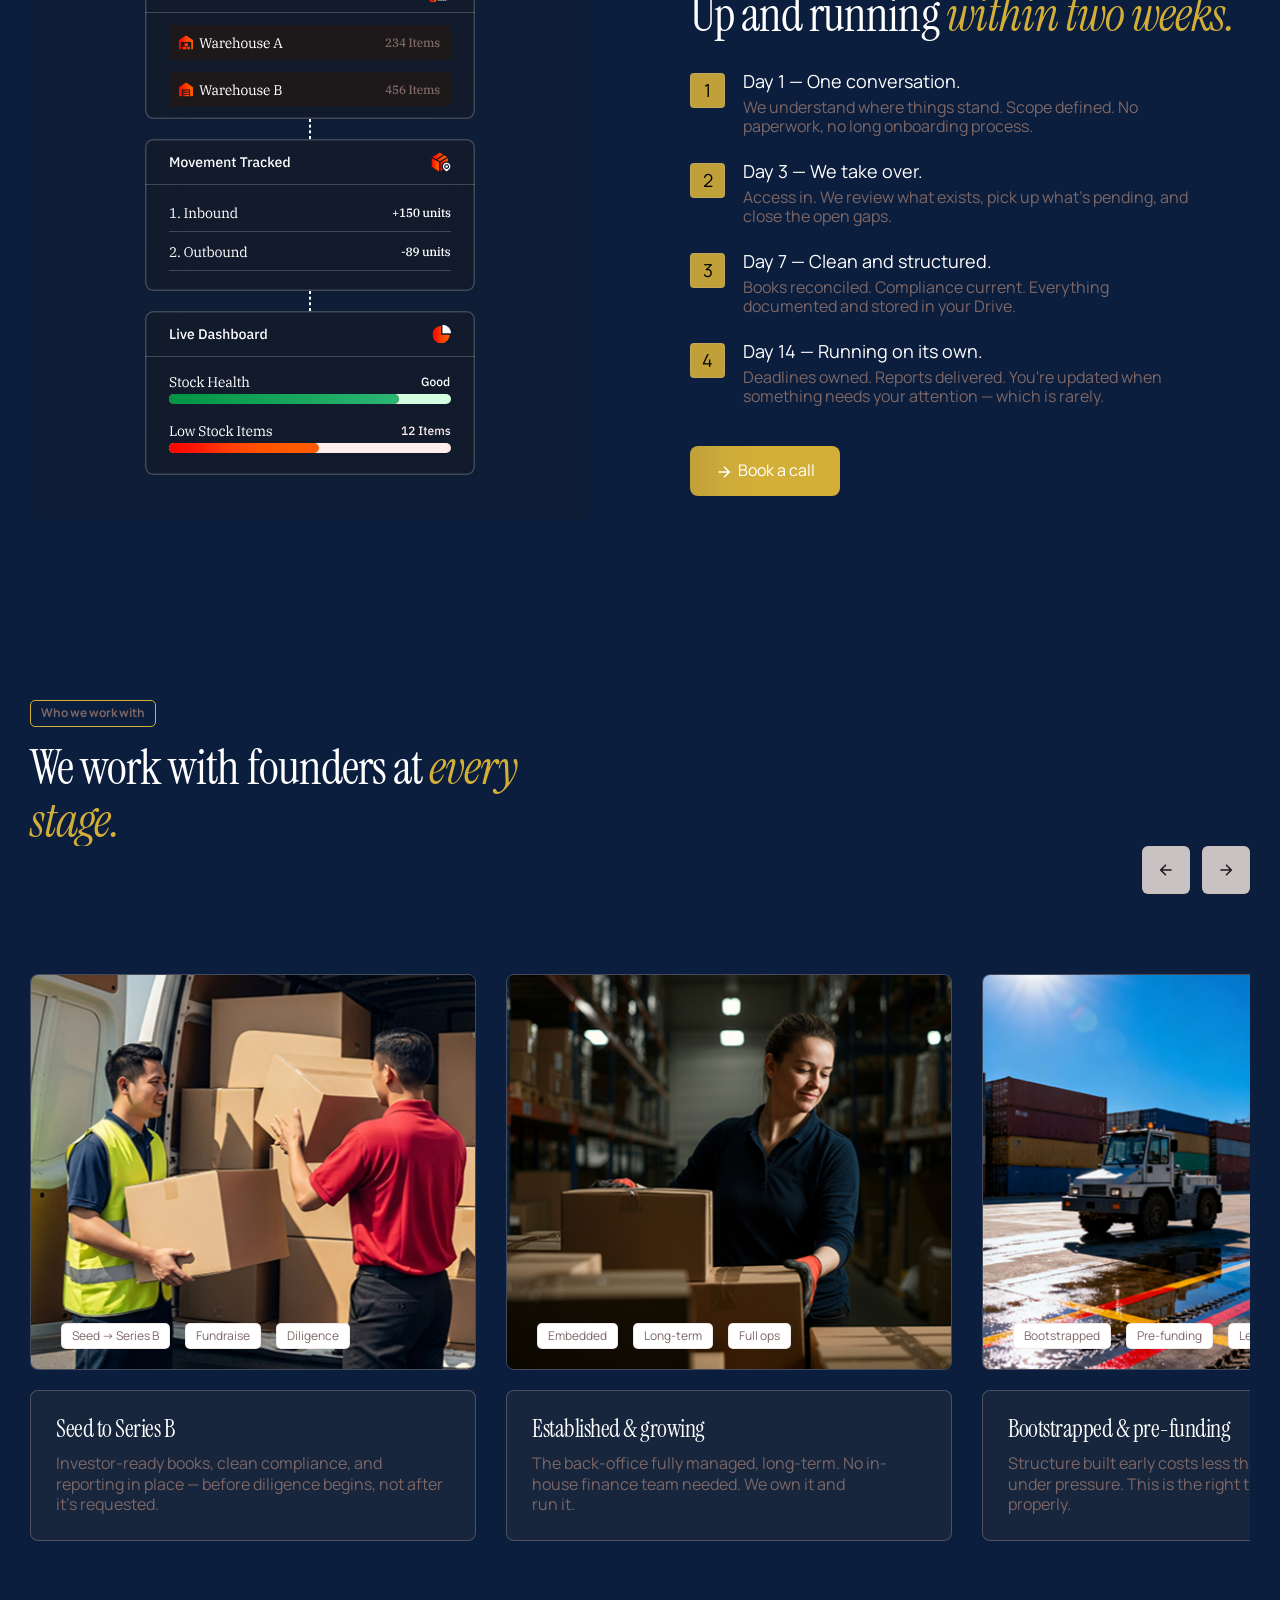
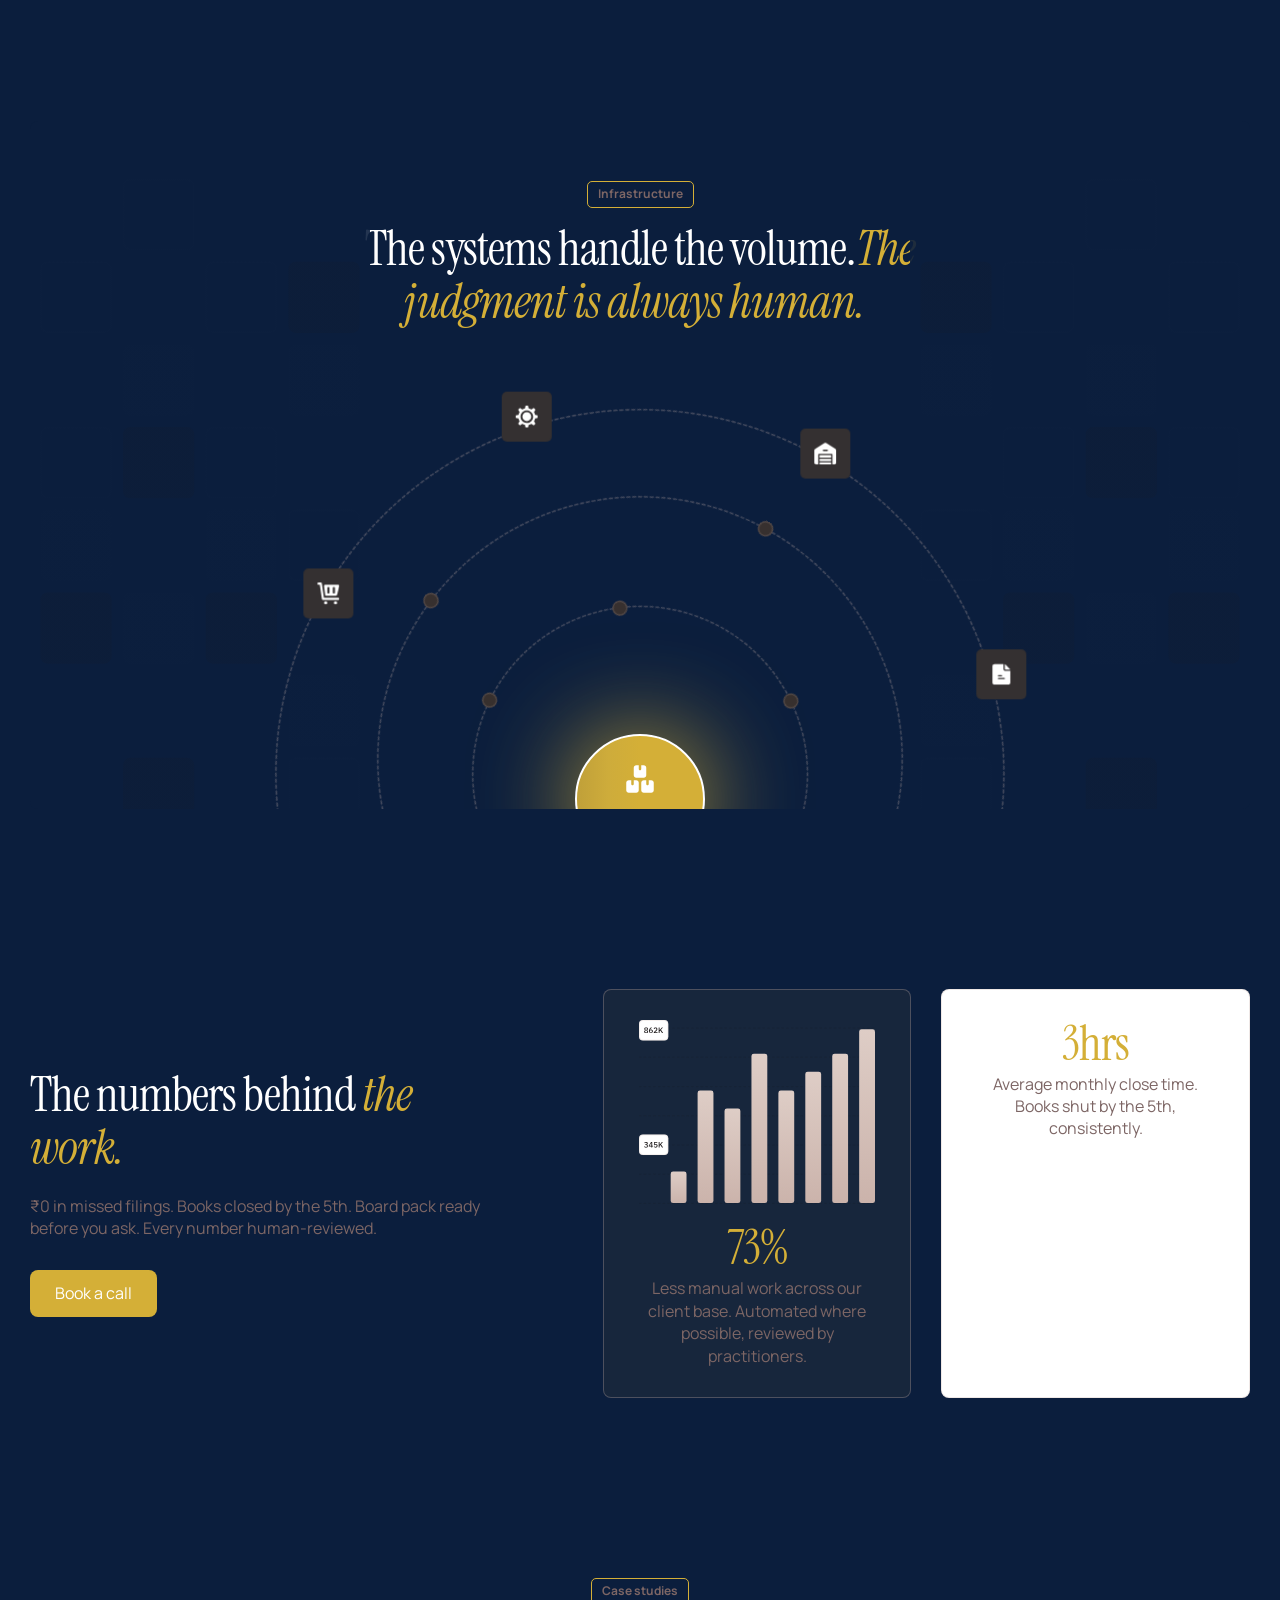
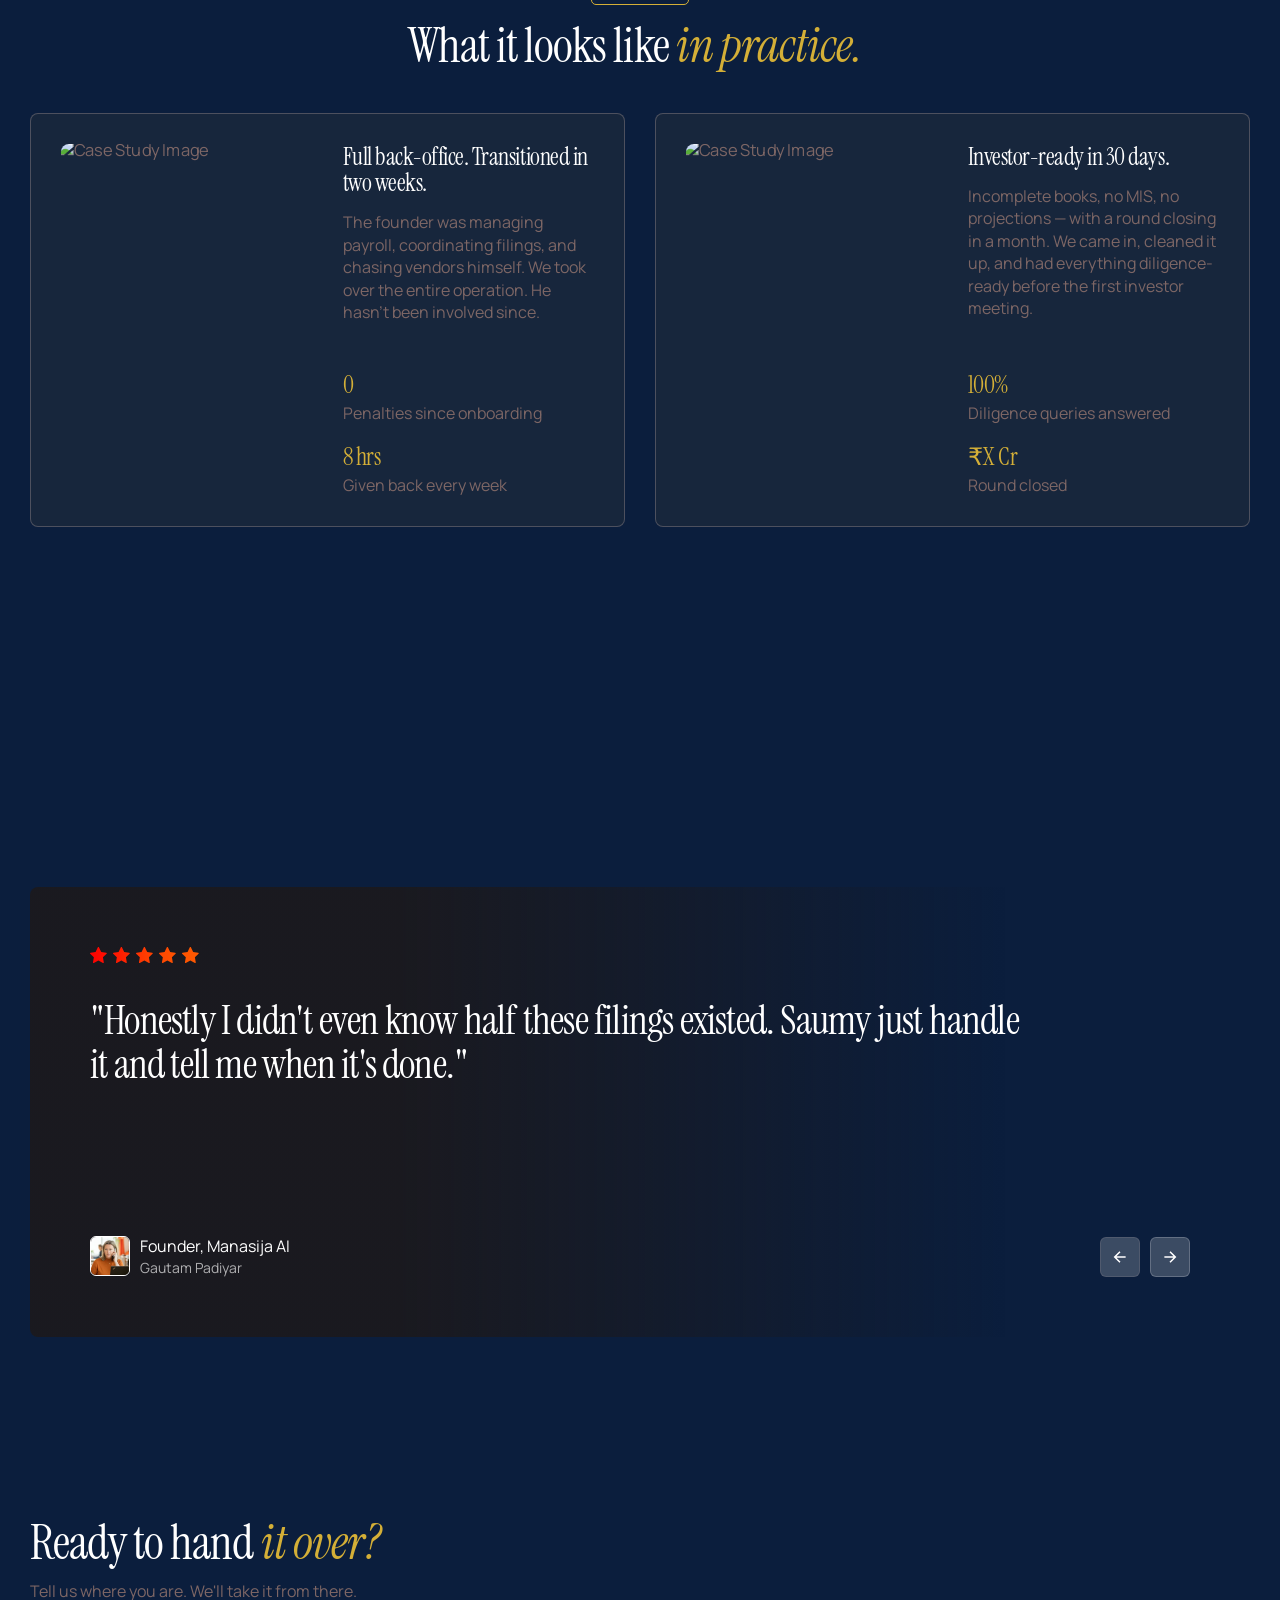
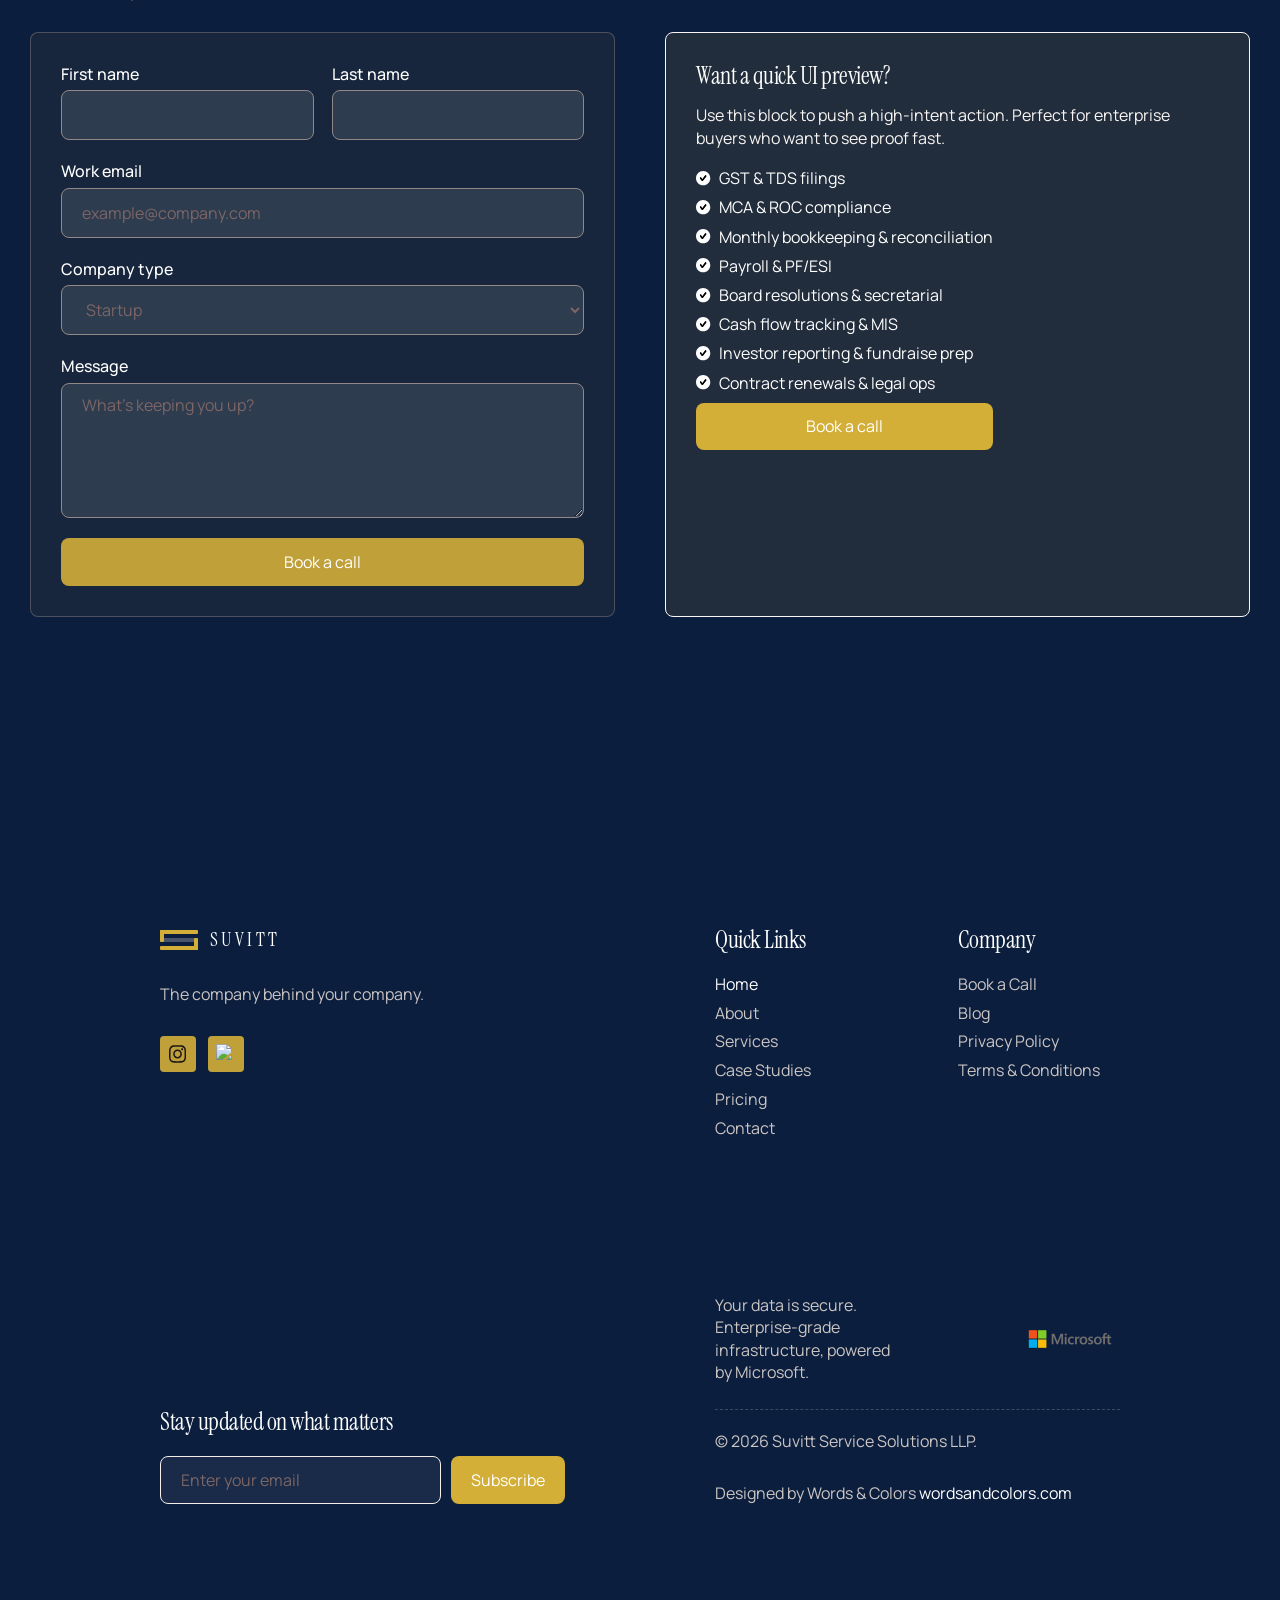
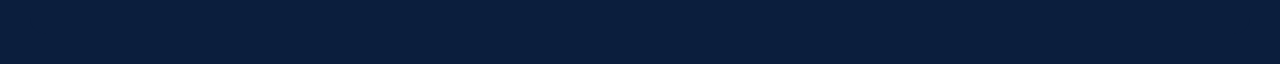
==== commit 364f8abe: "update" ====
--- a/index.html
+++ b/index.html
@@ -130,7 +130,7 @@
                 <div
         class="w-nav-overlay" data-wf-ignore
         id="w-nav-overlay-0"></div></div><section class="hero-section"><div
-        class="container-full"><div class="w-layout-grid hero-item"><div
+        class="container-full" ><div class="w-layout-grid hero-item"><div
             class="hero-left"><div class="hero-top"><div
                 data-w-id="0a3cc023-b8fa-a309-d1f3-31ecd63a5b3d"
                 style="opacity: 1; transform: translate3d(0px, 0px, 0px) scale3d(1, 1, 1) rotateX(0deg) rotateY(0deg) rotateZ(0deg) skew(0deg, 0deg); transform-style: preserve-3d;"
@@ -201,7 +201,7 @@
               class="scroll-down-link w-inline-block"><img
                 src="./suvitt/6972fa316b7ac06a6d479f1d_340738d36a43405db457c0d60e6e4639_icon-01.svg"
                 loading="lazy" alt="Icon" class="scroll-down-icon"><div>Scroll
-                Down</div></a></div><div class="hero-right"><div
+                Down</div></a></div><div class="hero-right" style="background-image: url(./suvitt/back.svg);"><div
               data-w-id="fd8474a1-3505-8473-0762-09e7edfa2c50"
               style="opacity: 1; transform: translate3d(0px, 0px, 0px) scale3d(1, 1, 1) rotateX(0deg) rotateY(0deg) rotateZ(0deg) skew(0deg, 0deg); transform-style: preserve-3d;"
               class="hero-image-wrap"><img class="hero-image"
--- a/suvitt/style.css
+++ b/suvitt/style.css
@@ -5058,7 +5058,7 @@
 }
 
 .about-divider {
-  border-bottom: 1px dashed var(--color--black-20);
+  border-bottom: 1px dashed #a58c3a;
 }
 
 .grid-about-counter {
@@ -5102,7 +5102,7 @@
 }
 
 .counter-count.feature-number {
-  color: var(--color--black);
+  color: #a58c3a;
   font-size: var(--_typography---h3--h3);
 }
 
@@ -5132,7 +5132,7 @@
 }
 
 .about-number {
-  color: var(--color--white);
+  color: #a58c3a;
   font-size: var(--_typography---h2--h2);
   line-height: var(--_typography---h1--line-height);
   margin-bottom: 0;
@@ -5431,7 +5431,7 @@
 .team-item {
   border: 1px solid var(--color--gray-2-30);
   border-radius: var(--border-radius--lg);
-  background-color: var(--color--white);
+  /* background-color: var(--color--white); */
   width: 100%;
   height: 100%;
   overflow: hidden;
@@ -5452,8 +5452,11 @@
   height: 100%;
 }
 
+li::marker {
+  color: #a58c3a; /* change to any color */
+}
 .team-info {
-  background-color: var(--color--white);
+  background-color:  rgba(212, 175, 55, 0.06);
   padding: 1.563rem;
 }
 
@@ -5464,6 +5467,7 @@
 
 .team-position {
   line-height: var(--_typography---body--line-height-2);
+  color: #a58c3a;
 }
 
 .grid-awards {
@@ -5555,7 +5559,7 @@
 .blog-item {
   border: 1px solid var(--color--gray-2-30);
   border-radius: var(--border-radius--lg);
-  background-color: var(--color--white);
+  background-color:  rgba(212, 175, 55, 0.06);
   flex-flow: column;
   justify-content: flex-start;
   align-items: stretch;
@@ -5594,6 +5598,7 @@
 .blog-title {
   font-size: var(--_typography---h6--h6);
   margin-bottom: 1.875rem;
+  color: white;
 }
 
 .blog-detail {
@@ -6742,6 +6747,7 @@
 .feature-number {
   font-size: var(--_typography---h3--h3);
   margin-bottom: 0;
+  color: #a58c3a;
 }
 
 .dashboard-10 {
@@ -6794,7 +6800,7 @@
 }
 
 .testimonial-name {
-  color: var(--color--black);
+  color:white;
   line-height: var(--_typography---body--line-height-3);
   margin-bottom: .2rem;
 }
@@ -6802,6 +6808,7 @@
 .testimonial-position {
   font-size: var(--_typography---body--body-sm);
   line-height: var(--_typography---body--line-height-2);
+  color: #a58c3a;
 }
 
 .testimonial-top {
@@ -8290,6 +8297,7 @@
     margin-right: .9375rem;
     padding-left: .9375rem;
     padding-right: .9375rem;
+        background-color: rgba(212, 175, 55, 0.06);
   }
 
   .grid-nav {
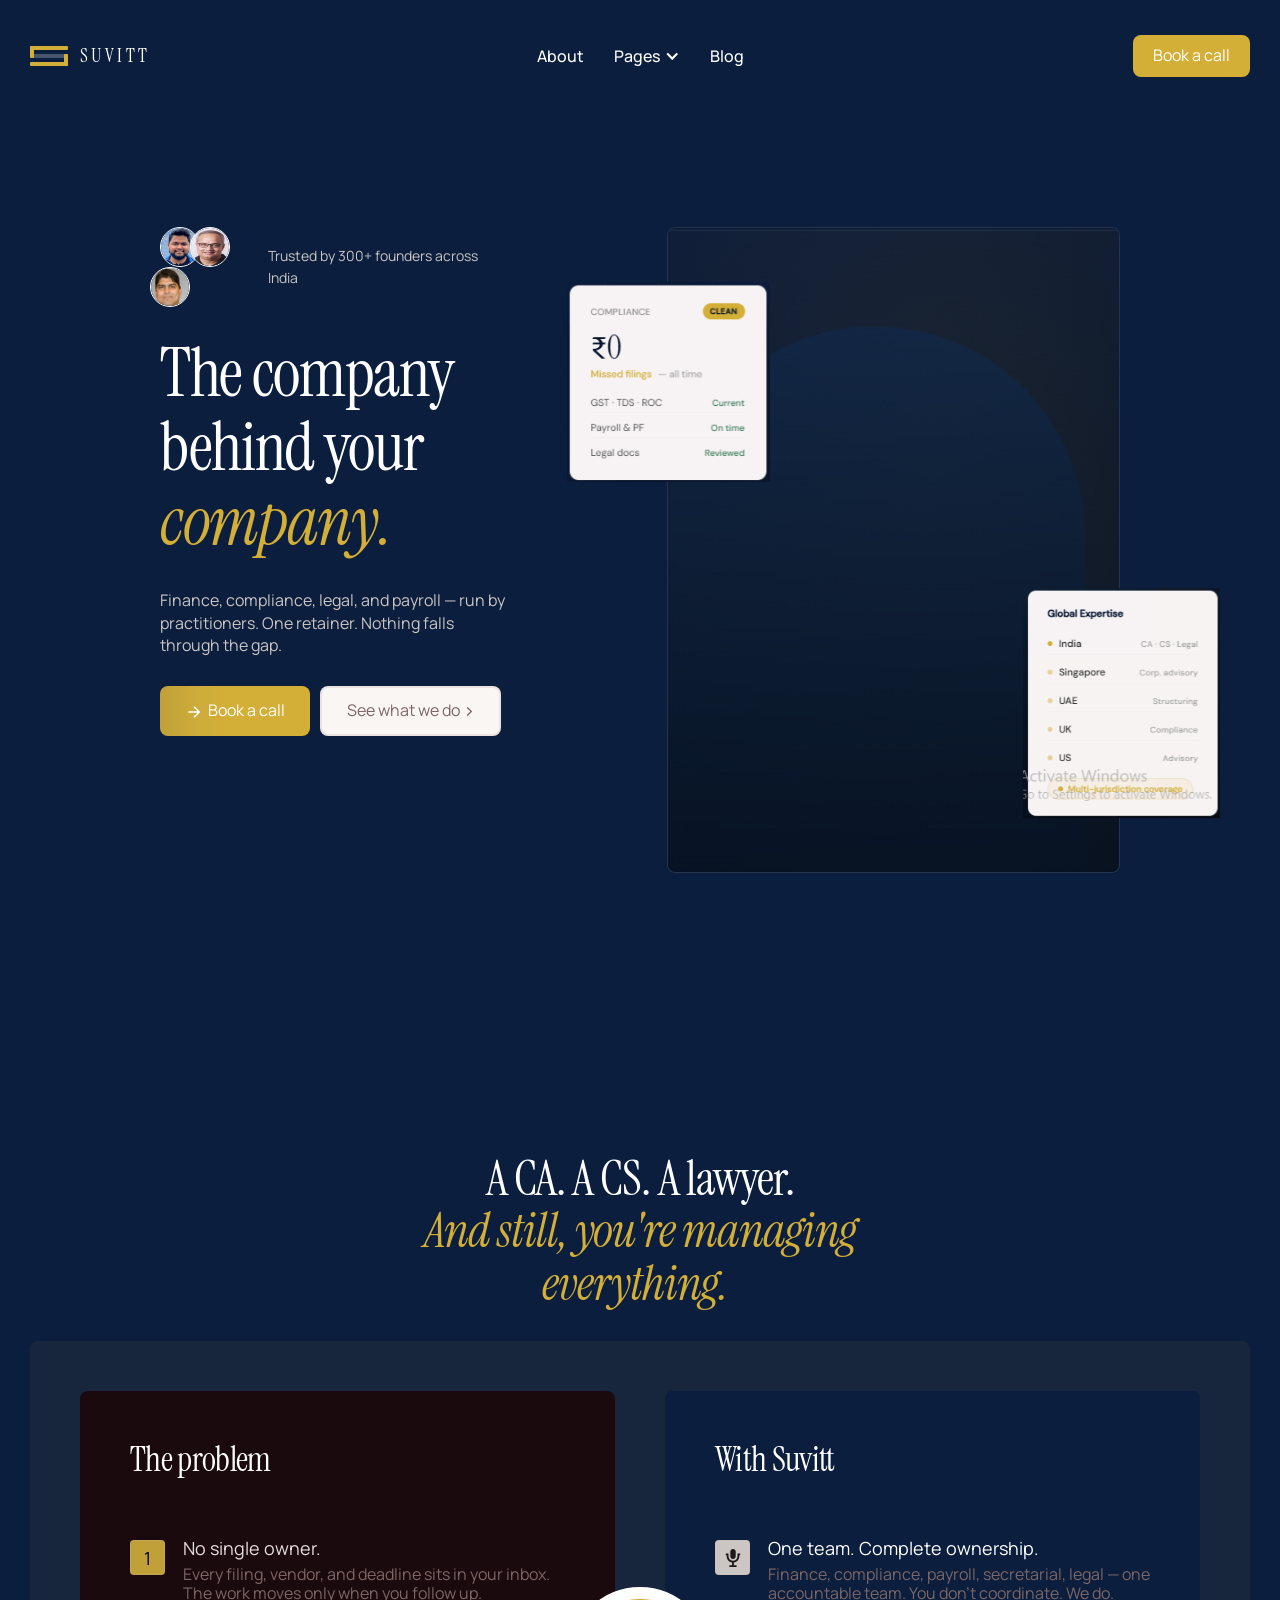
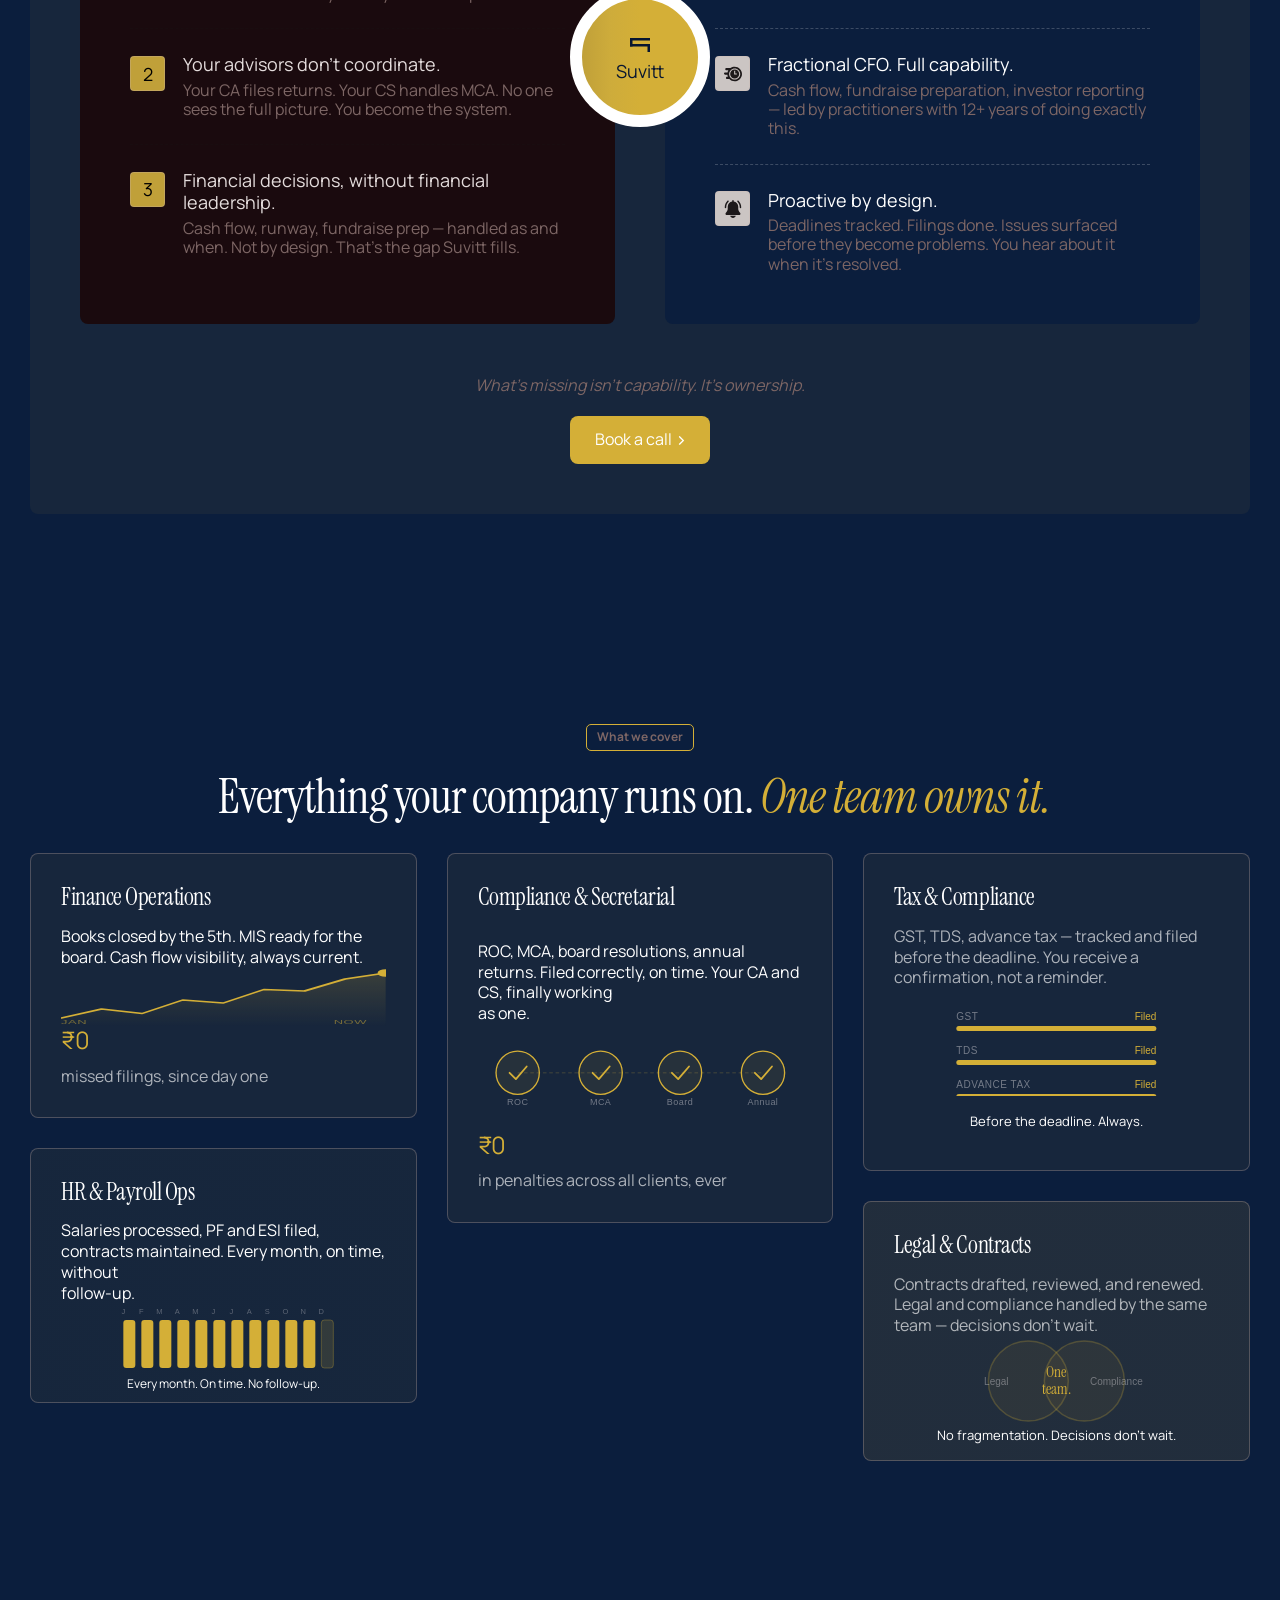
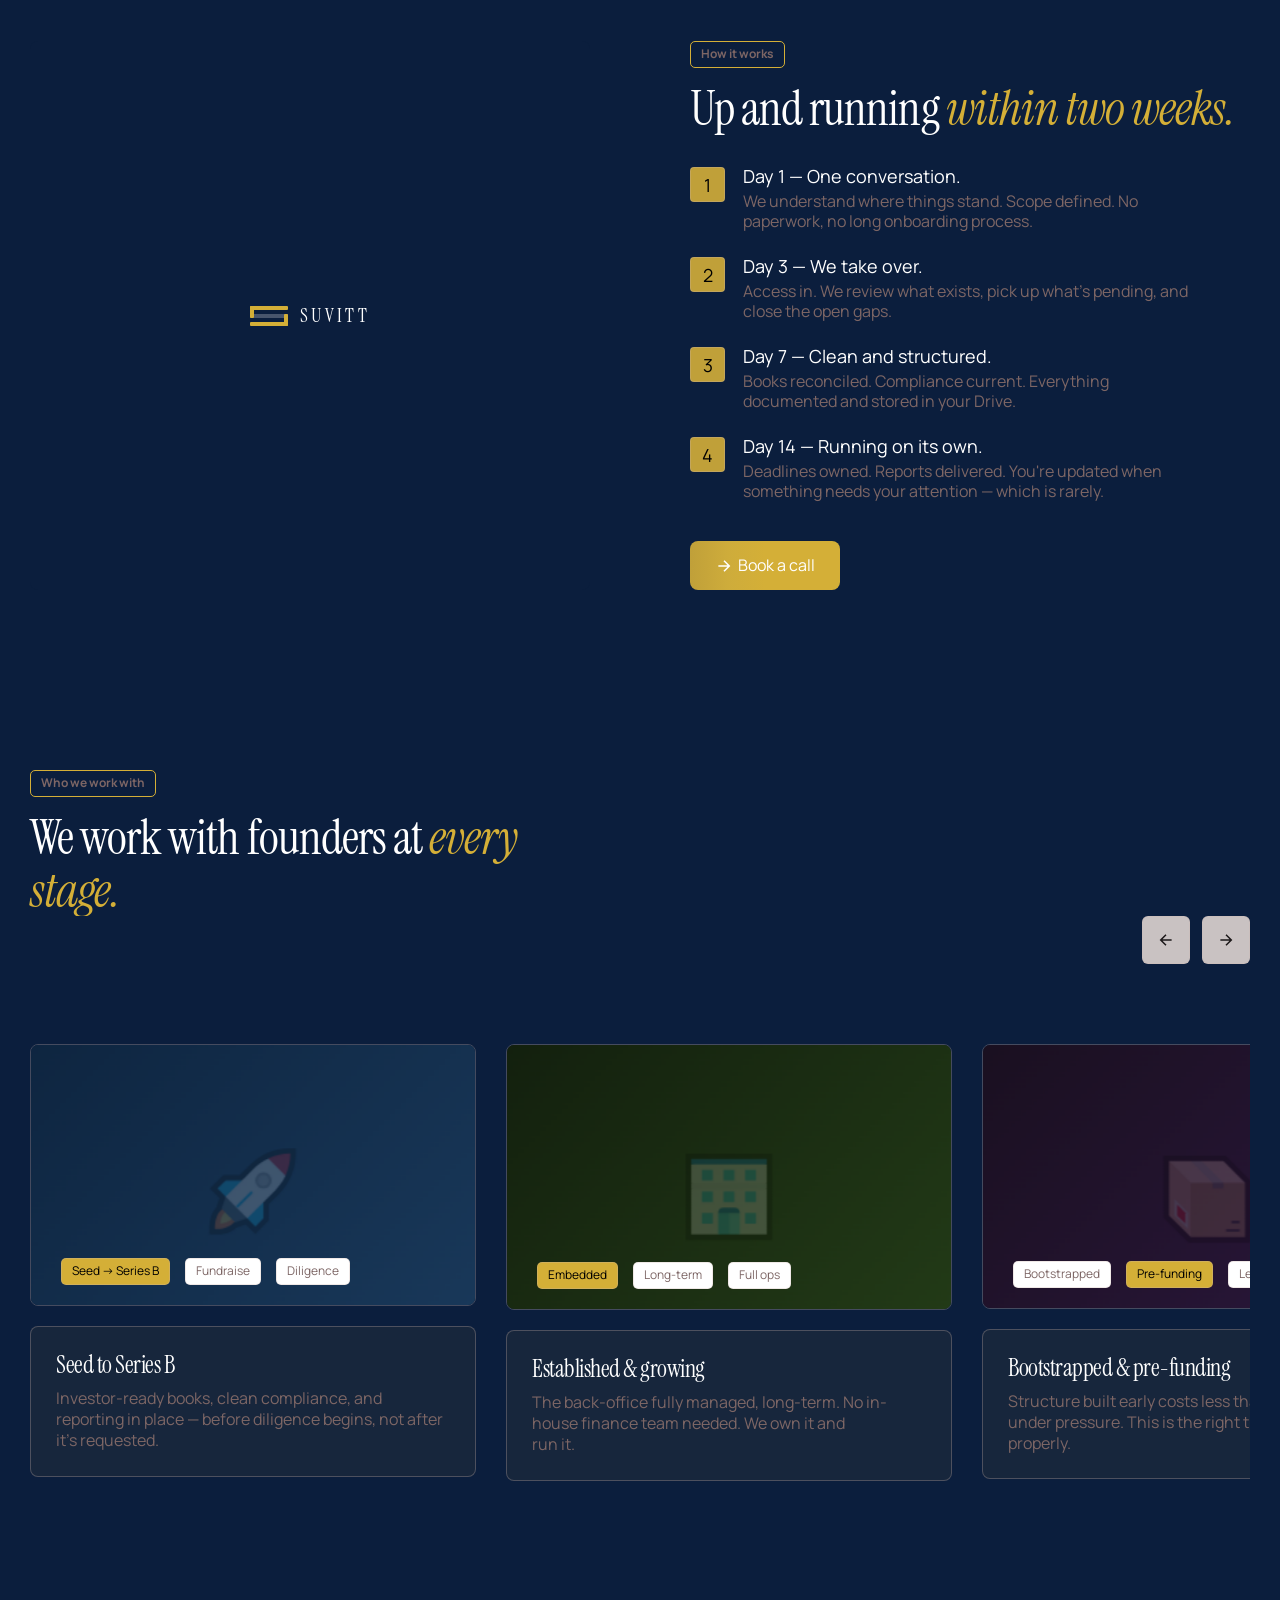
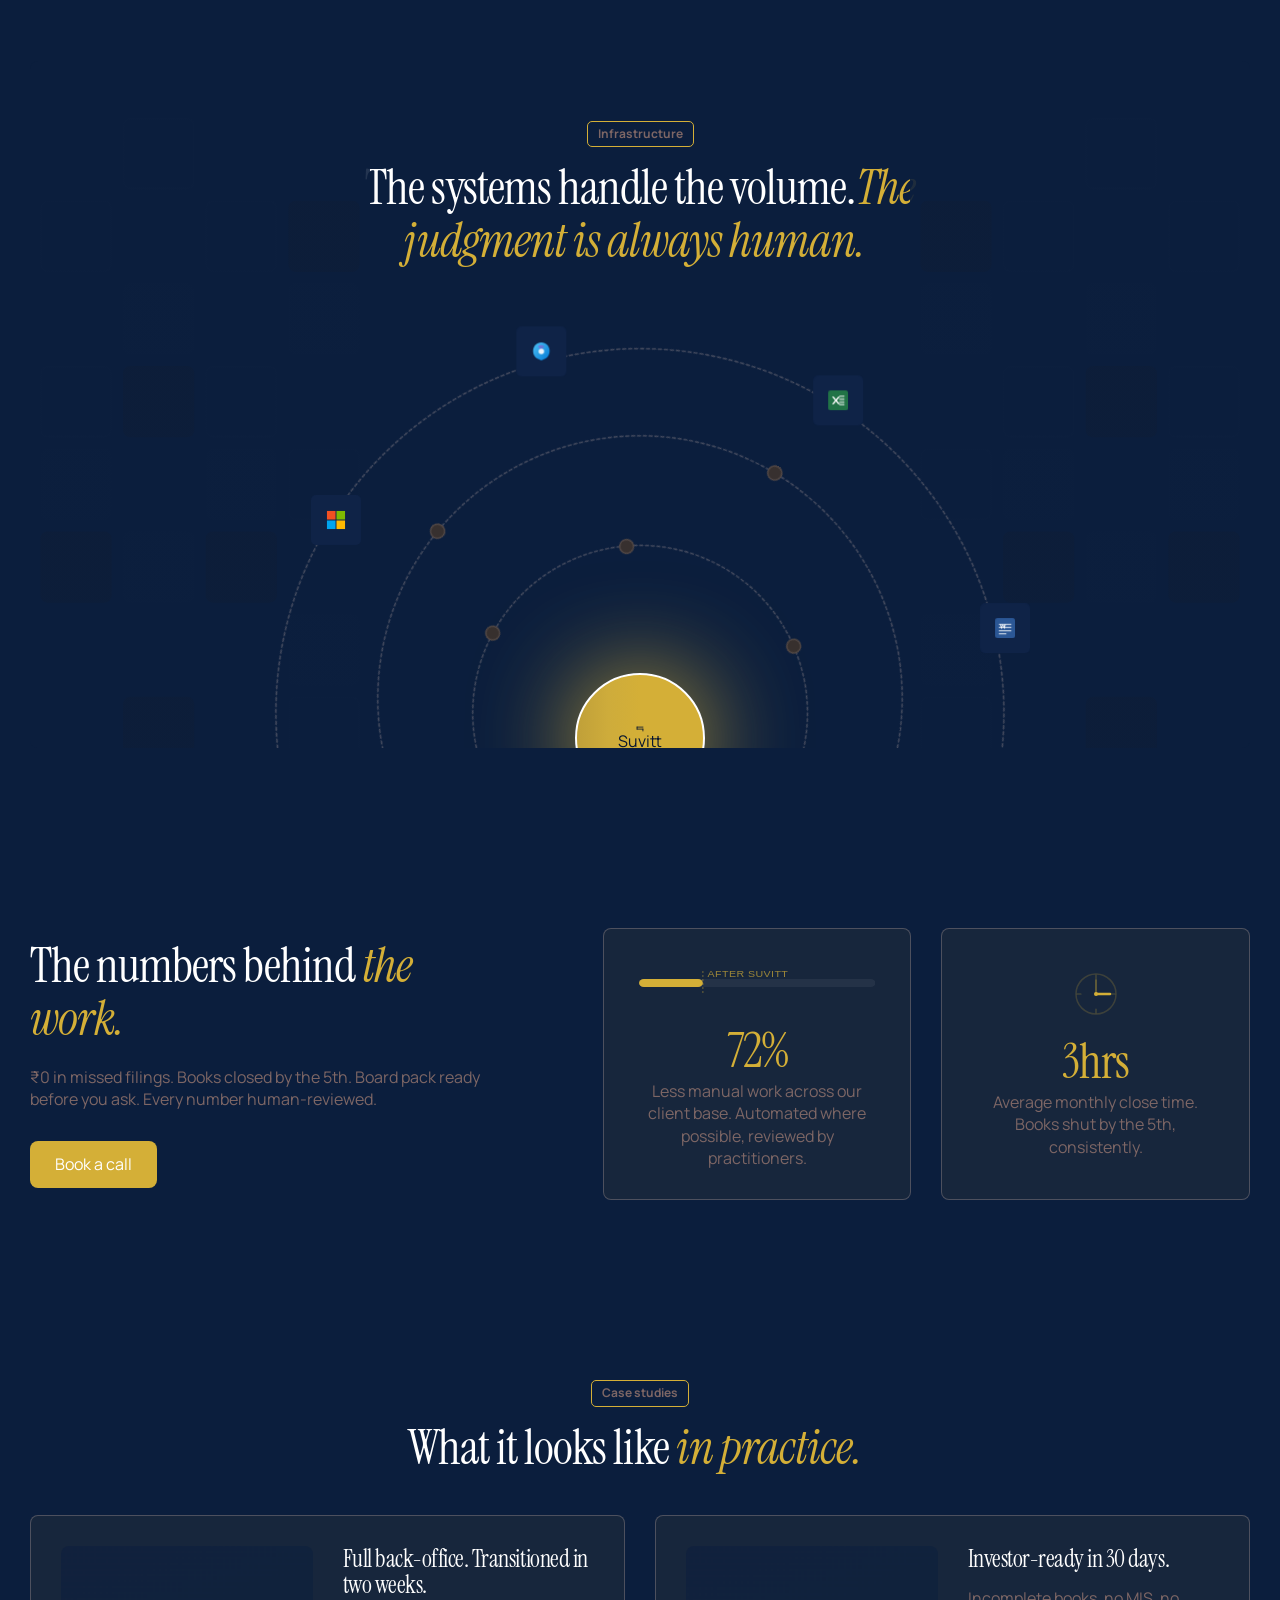
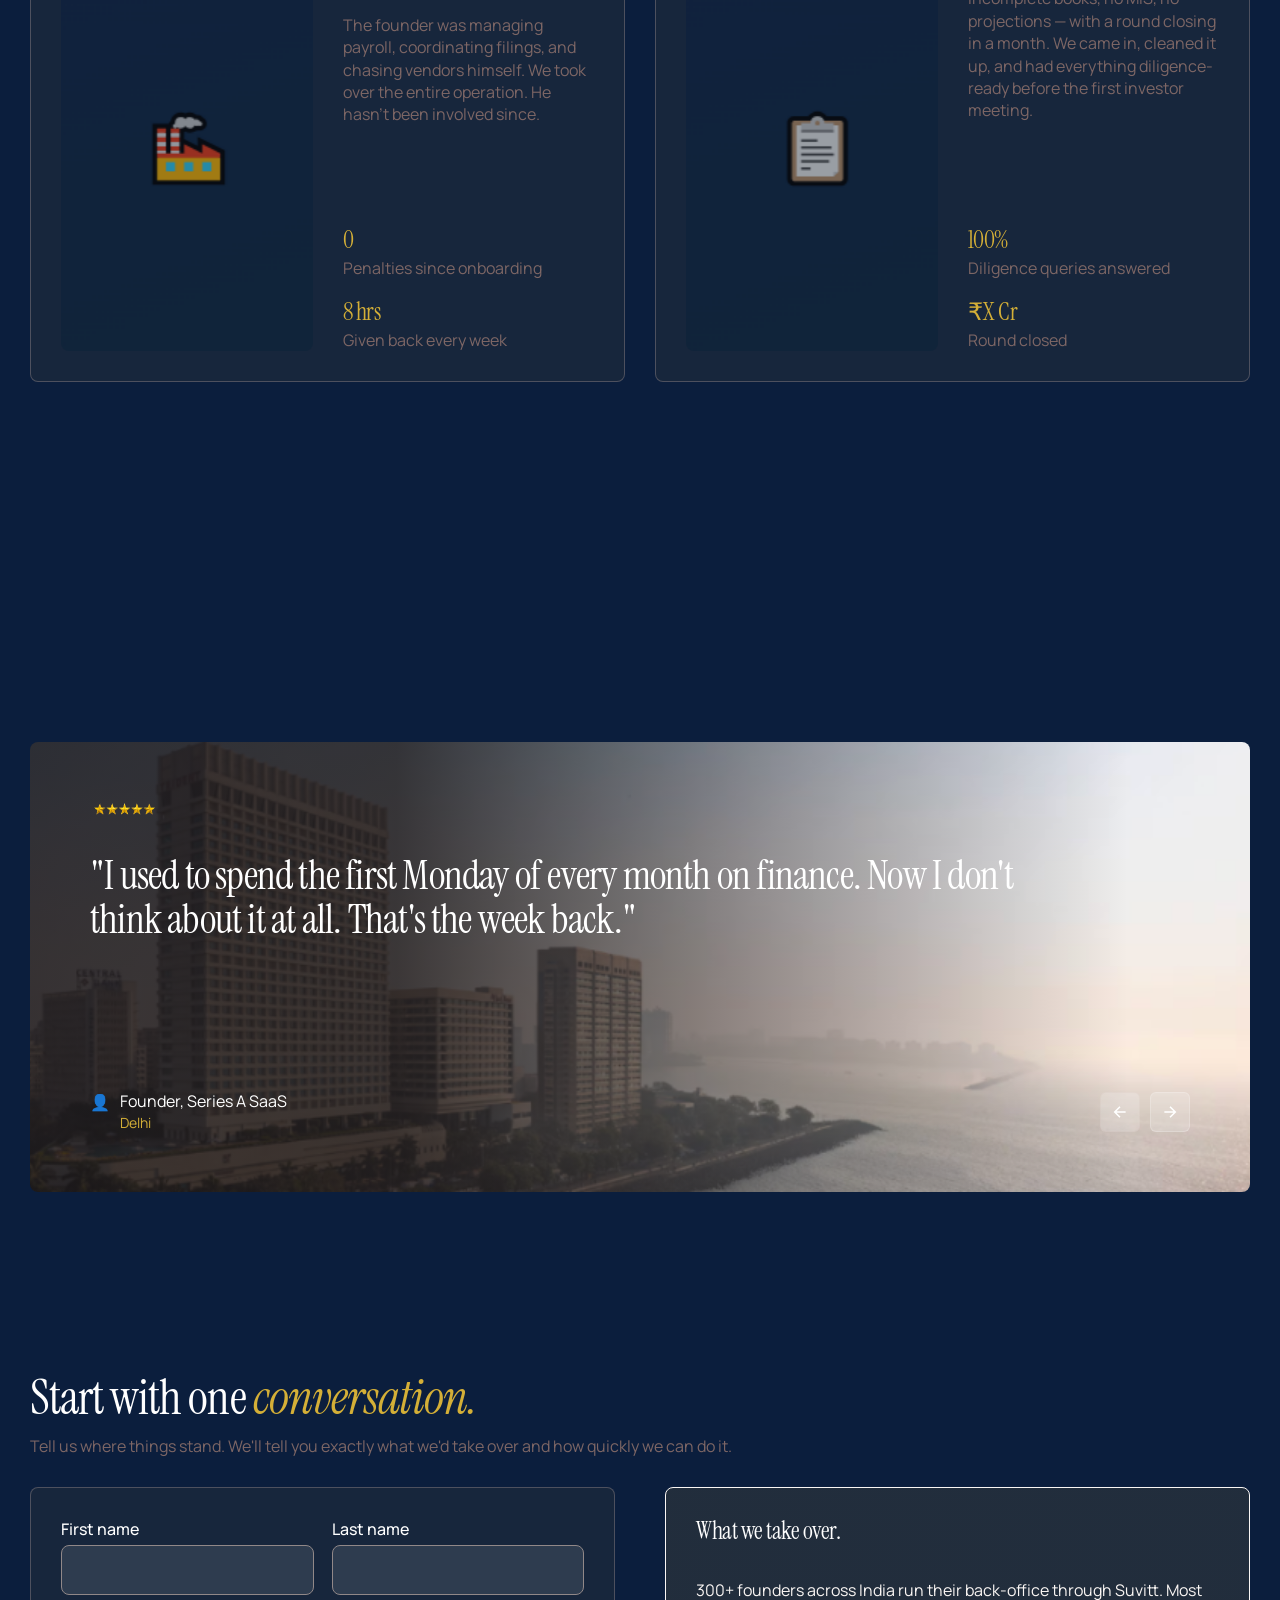
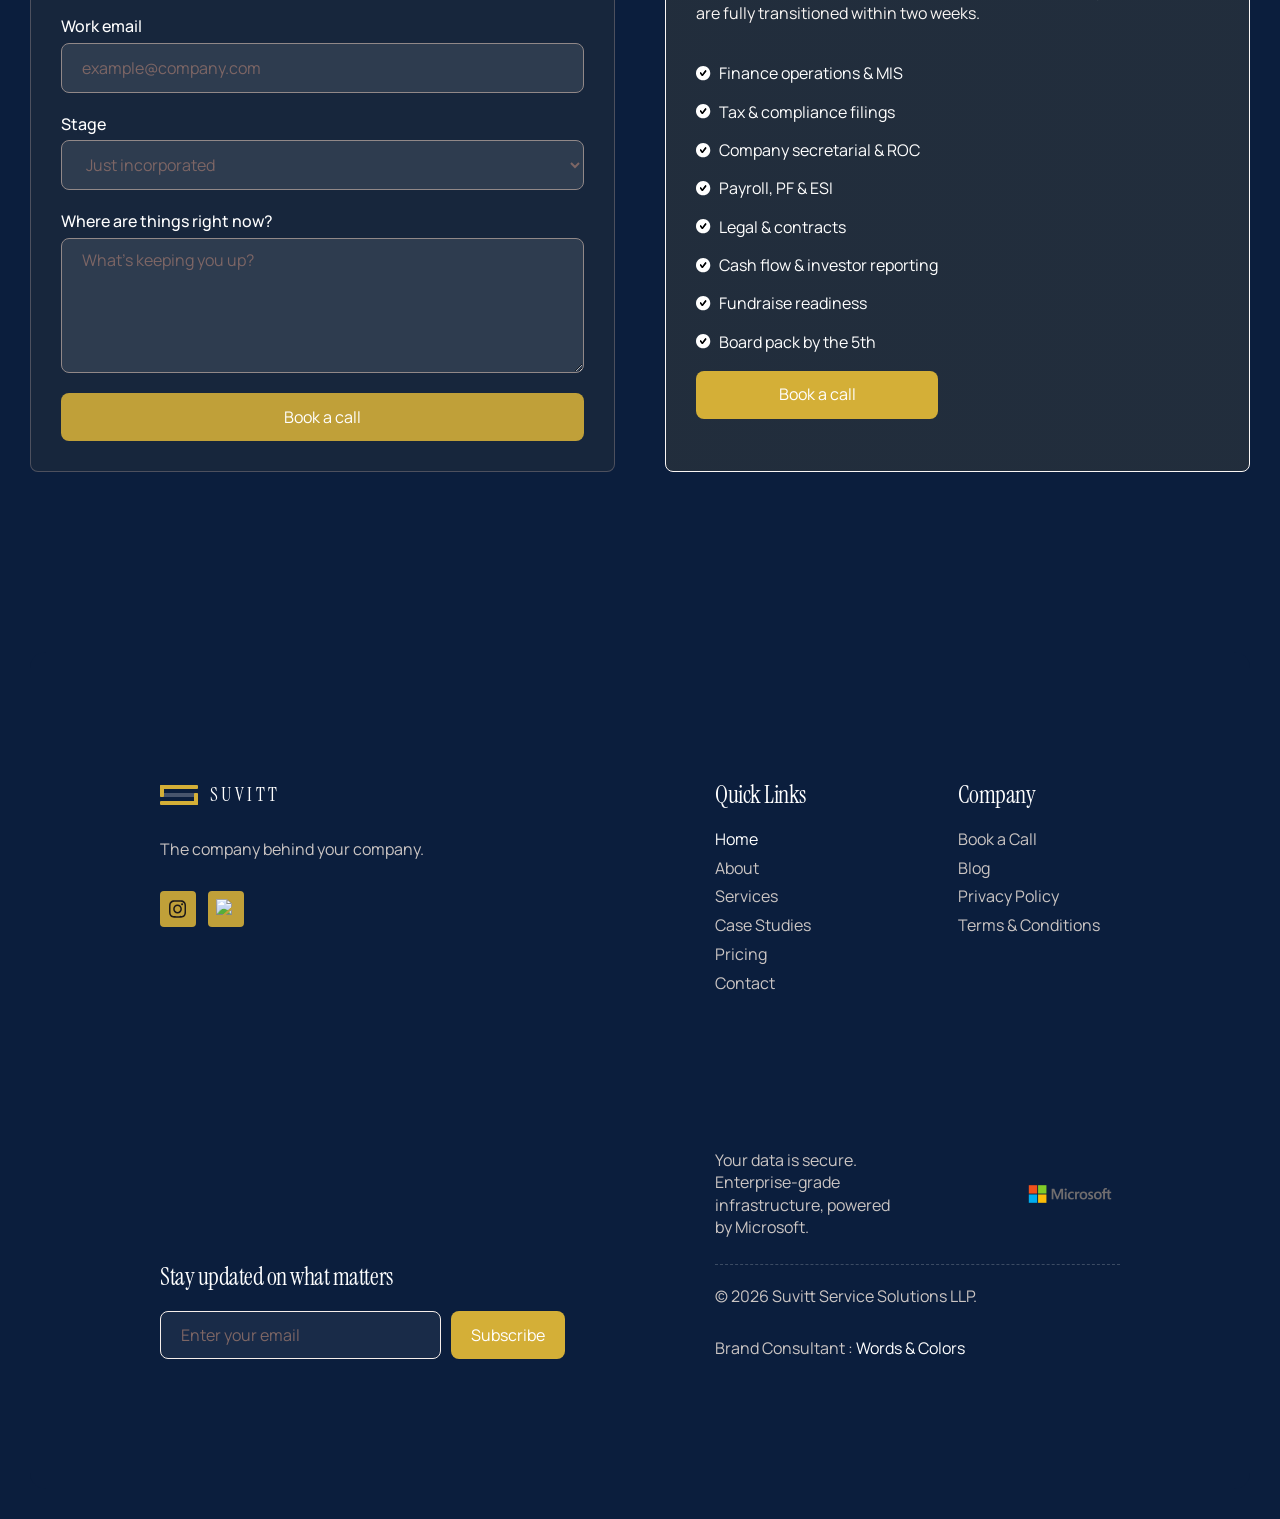
==== commit a3291cd2: "update" ====
--- a/index.html
+++ b/index.html
@@ -135,12 +135,12 @@
                 data-w-id="0a3cc023-b8fa-a309-d1f3-31ecd63a5b3d"
                 style="opacity: 1; transform: translate3d(0px, 0px, 0px) scale3d(1, 1, 1) rotateX(0deg) rotateY(0deg) rotateZ(0deg) skew(0deg, 0deg); transform-style: preserve-3d;"
                 class="hero-avatar-wrap"><div class="hero-avatar-item"><img
-                    src="./suvitt/69720df2ce1925f0b5c9a8cd_avatar-01.webp"
+                    src="./suvitt/img1.png"
                     loading="lazy" alt="Avatar Image"
                     class="hero-avatar left"><img
-                    src="./suvitt/69720df2c377903ef82f1068_avatar-02.webp"
+                    src="./suvitt/img2.png"
                     loading="lazy" alt="Avatar Image" class="hero-avatar"><img
-                    src="./suvitt/69720df2685801c9bf8dde3d_avatar-03.webp"
+                    src="./suvitt/img3.png"
                     loading="lazy" alt="Avatar Image"
                     class="hero-avatar"></div><div>Trusted by 300+ founders across India</div></div><h1
                 data-w-id="d904d396-e6e0-4db4-a0c3-0abeae8f04b2"
@@ -150,8 +150,7 @@
                   class="text-linear" style="color:#d4af37">company.</em></h1><p
                 data-w-id="9865d062-6bef-341e-10d9-c34dfbf3bc05"
                 style="opacity: 1; transform: translate3d(0px, 0px, 0px) scale3d(1, 1, 1) rotateX(0deg) rotateY(0deg) rotateZ(0deg) skew(0deg, 0deg); transform-style: preserve-3d;"
-                class="hero-description">So you can focus on building
-                it.</p><div
+                class="hero-description">Finance, compliance, legal, and payroll — run by practitioners. One retainer. Nothing falls through the gap.</p><div
                 data-w-id="f7b07645-9fd0-84d3-28de-2e5219e13025"
                 style="opacity: 1; transform: translate3d(0px, 0px, 0px) scale3d(1, 1, 1) rotateX(0deg) rotateY(0deg) rotateZ(0deg) skew(0deg, 0deg); transform-style: preserve-3d;"
                 class="hero-button-inline"><a
@@ -200,22 +199,23 @@
               href="#Feature"
               class="scroll-down-link w-inline-block"><img
                 src="./suvitt/6972fa316b7ac06a6d479f1d_340738d36a43405db457c0d60e6e4639_icon-01.svg"
-                loading="lazy" alt="Icon" class="scroll-down-icon"><div>Scroll
+                loading="lazy" alt="Icon" class="scroll-down-icon"><div style="color:#d4af37;">Scroll
                 Down</div></a></div><div class="hero-right" style="background-image: url(./suvitt/back.svg);"><div
               data-w-id="fd8474a1-3505-8473-0762-09e7edfa2c50"
               style="opacity: 1; transform: translate3d(0px, 0px, 0px) scale3d(1, 1, 1) rotateX(0deg) rotateY(0deg) rotateZ(0deg) skew(0deg, 0deg); transform-style: preserve-3d;"
               class="hero-image-wrap"><img class="hero-image"
-                src="./suvitt/697211735a2ff311aa4704a8_hero-image.webp"
+                src="./suvitt/home3.png"
                 alt="Case Study Image" sizes="(max-width: 800px) 100vw, 800px"
                 loading="eager" fetchpriority="high"
-                srcset="https://cdn.prod.website-files.com/6970af46543025b9a5bc65a8/697211735a2ff311aa4704a8_hero-image-p-500.webp 500w, https://cdn.prod.website-files.com/6970af46543025b9a5bc65a8/697211735a2ff311aa4704a8_hero-image.webp 800w"></div><img
-              src="./suvitt/6972142a8095476637e8a74a_46c1dcbe67388fa9f28b765b114bffe2_dashboard-01.svg"
+                srcset=""></div>
+                <img
+              src="./suvitt/home1.png"
               loading="eager"
               style="opacity: 1; transform: translate3d(0px, -4.666px, 0px) scale3d(1, 1, 1) rotateX(0deg) rotateY(0deg) rotateZ(0deg) skew(0deg, 0deg); transform-style: preserve-3d; will-change: transform;"
               data-w-id="32d3bcb0-02d8-be13-b5d8-684e2bb7e49b"
               alt="Dashboard Image" fetchpriority="high"
               class="dashboard-01"><img
-              src="./suvitt/6972142a6d73919d3c04ca0c_598fad6d6577f555cf4eb9e68f6795f6_dashboard-02.svg"
+              src="./suvitt/home2.png"
               loading="eager"
               style="opacity: 1; transform: translate3d(0px, -4.666px, 0px) scale3d(1, 1, 1) rotateX(0deg) rotateY(0deg) rotateZ(0deg) skew(0deg, 0deg); transform-style: preserve-3d; will-change: transform;"
               data-w-id="dd9b454f-c3c8-ef98-ea06-f0e1b055222f"
@@ -237,7 +237,8 @@
               class="text-linear">And still, you're managing everything.</em></h2></div><div
           data-w-id="bc773221-7416-14ff-c141-ea67c06512ed"
           style="opacity: 1; transform: translate3d(0px, 0px, 0px) scale3d(1, 1, 1) rotateX(0deg) rotateY(0deg) rotateZ(0deg) skew(0deg, 0deg); transform-style: preserve-3d; background: rgba(212, 175, 55, 0.06);"
-          class="inventory-item" ><div class="w-layout-grid grid-inventory"><div
+          class="inventory-item" ><div class="w-layout-grid grid-inventory">
+            <div
               class="inventory-left" style="background: rgba(28, 6, 6, 0.85);"><h3 class="inventory-title">The problem
               </h3><div class="inventory-list"><div
                   data-wf--inventory-list-item--variant="dark"
@@ -261,7 +262,8 @@
                     class="inventory-icon-round"><div
                       class="inventory-number">3</div></div><div
                     class="inventory-list-wrap"><p
-                      class="inventory-list-title"style="color: rgb(228, 220, 220);">Financial decisions, without financial leadership.</p><div class="inventory-list-text">Cash flow, runway, fundraise prep — handled as and when. Not by design. That's the gap Suvitt fills.</div></div></div></div></div><div
+                      class="inventory-list-title"style="color: rgb(228, 220, 220);">Financial decisions, without financial leadership.</p><div class="inventory-list-text">Cash flow, runway, fundraise prep — handled as and when. Not by design. That's the gap Suvitt fills.</div></div></div></div></div>
+                      <div
               class="inventory-right"><h3
                 class="inventory-title text-white">With Suvitt</h3><div
                 class="inventory-list"><div
@@ -294,10 +296,16 @@
                     class="inventory-list-wrap"><p
                       class="inventory-list-title w-variant-4a2b762f-ecb7-4027-629e-411760215dea">Proactive by design. </p><div
                       class="inventory-list-text w-variant-4a2b762f-ecb7-4027-629e-411760215dea">Deadlines tracked. Filings done. Issues surfaced before they become problems. You hear about it when it's resolved.</div></div></div></div></div><div
-              class="inventory-center"><img
+              class="inventory-center">
+             <svg width="24" height="24" viewBox="0 0 24 24" fill="none">
+          <rect x="2" y="5" width="20" height="2.5" fill="#081630"></rect><rect x="2" y="11" width="20" height="2.5" fill="#081630"></rect>
+          <rect x="2" y="5" width="2.5" height="8.5" fill="#081630"></rect><rect x="19.5" y="11" width="2.5" height="8" fill="#081630"></rect>
+        </svg>
+              <!-- <img
                 src="./suvitt/69731d78a5e5c6351c94cc96_icon-07.svg"
                 loading="lazy" alt="Icon"
-                class="inventory-center-icon"><div>Suvitt</div></div></div><div
+                class="inventory-center-icon"> -->
+                <div style="color: #081630;">Suvitt</div></div></div><div
             class="inventory-bottom"><p class="no-margin-bottom"><i>What's missing isn't capability. It's ownership.</i></p><a
               data-w-id="5560abde-5b52-a03d-ba65-a2f636c7b966"
               href="#"
@@ -325,40 +333,63 @@
             style="opacity: 1; transform: translate3d(0px, 0px, 0px) scale3d(1, 1, 1) rotateX(0deg) rotateY(0deg) rotateZ(0deg) skew(0deg, 0deg); transform-style: preserve-3d;"
             class="feature-one"><div class="feature-one-top"><h3
                 class="feature-one-title">Finance Operations</h3><p
-                class="feature-one-description">Books closed by the 5th. MIS ready for the board. Cash flow visibility, always current. </p></div><div
-              class="feature-one-bottom"><div class="feature-left"><div
+                class="feature-one-description">Books closed by the 5th. MIS ready for the board. Cash flow visibility, always current. </p>
+              <svg width="100%" height="60" viewBox="0 0 200 80" preserveAspectRatio="none" xmlns="http://www.w3.org/2000/svg" style="margin:0px 0 0px;display:block;">
+          <defs>
+            <linearGradient id="sg" x1="0" y1="0" x2="0" y2="1">
+              <stop offset="0%" stop-color="#D4AF37" stop-opacity="0.18"></stop>
+              <stop offset="100%" stop-color="#D4AF37" stop-opacity="0"></stop>
+            </linearGradient>
+          </defs>
+          <path d="M0,68 25,56 50,62 75,44 100,48 125,30 150,32 175,16 200,8 200,80 0,80Z" fill="url(#sg)"></path>
+          <polyline points="0,68 25,56 50,62 75,44 100,48 125,30 150,32 175,16 200,8" fill="none" stroke="#D4AF37" stroke-width="2" stroke-linecap="round" stroke-linejoin="round"></polyline>
+          <circle cx="200" cy="8" r="5" fill="#D4AF37"></circle>
+          <text x="0" y="76" font-family="'DM Sans',sans-serif" font-size="8" fill="rgba(212,175,55,0.5)" letter-spacing=".04em">JAN</text>
+          <text x="168" y="76" font-family="'DM Sans',sans-serif" font-size="8" fill="rgba(212,175,55,0.5)" letter-spacing=".04em">NOW</text>
+        </svg></div><div
+              class="feature-one-bottom">
+              <div class="feature-left"><div
                   class="feature-left-item"><h3
                     class="feature-left-counter" > <span style="color: #d4af37;">₹0</span> </h3>
                   <!-- <div
                     class="text-primary-8">reconciled monthly</div> -->
-                </div><div>missed filings, since day one</div></div><div
-                class="feature-icon-round"><img
-                  src="./suvitt/697b07fc7910761e7560bf12_icon-27.svg"
-                  loading="lazy" alt="Icon"
-                  class="feature-icon"></div></div></div><div
+                </div><div>missed filings, since day one</div></div></div></div><div
             data-w-id="3bf35168-7293-3a58-11a0-abcfd5a17d30"
             style="opacity: 1; transform: translate3d(0px, 0px, 0px) scale3d(1, 1, 1) rotateX(0deg) rotateY(0deg) rotateZ(0deg) skew(0deg, 0deg); transform-style: preserve-3d;"
             class="feature-two"><div class="feature-two-top"><h3
                 class="feature-two-title">HR & Payroll Ops</h3><p
                 class="feature-two-description">Salaries processed, PF and ESI filed, contracts maintained. Every month, on time, without <br>follow-up.
               </p>
-              <div class="feature-three-list"
-                style="padding-top: 10px; padding-bottom: 10px;"><div
-                  data-wf--list-item--variant="dark" class="list-item"><img
-                    src="./suvitt/69845a67ccfbff95091386ac_icon-36.svg"
-                    loading="lazy" alt="Icon" class="list-icon"><div
-                    class="list-text" style="color: white;">Payroll
-                  </div></div><div data-wf--list-item--variant="dark"
-                  class="list-item"><img
-                    src="./suvitt/69845a67ccfbff95091386ac_icon-36.svg"
-                    loading="lazy" alt="Icon" class="list-icon"><div
-                    class="list-text" style="color: white;">PF & ESI </div></div>
-                <div data-wf--list-item--variant="dark"
-                  class="list-item"><img
-                    src="./suvitt/69845a67ccfbff95091386ac_icon-36.svg"
-                    loading="lazy" alt="Icon" class="list-icon"><div
-                    class="list-text" style="color: white;">Labour compliance
-                  </div></div></div>
+            <svg width="100%" height="72" viewBox="0 0 200 72" xmlns="http://www.w3.org/2000/svg" style="margin:0px 0 0px;display:block;">
+          <!-- Month labels -->
+          <text x="0" y="10" font-family="'DM Sans',sans-serif" font-size="7.5" fill="rgba(255,250,250,0.3)" text-anchor="middle">J</text>
+          <text x="18" y="10" font-family="'DM Sans',sans-serif" font-size="7.5" fill="rgba(255,250,250,0.3)" text-anchor="middle">F</text>
+          <text x="36" y="10" font-family="'DM Sans',sans-serif" font-size="7.5" fill="rgba(255,250,250,0.3)" text-anchor="middle">M</text>
+          <text x="54" y="10" font-family="'DM Sans',sans-serif" font-size="7.5" fill="rgba(255,250,250,0.3)" text-anchor="middle">A</text>
+          <text x="72" y="10" font-family="'DM Sans',sans-serif" font-size="7.5" fill="rgba(255,250,250,0.3)" text-anchor="middle">M</text>
+          <text x="90" y="10" font-family="'DM Sans',sans-serif" font-size="7.5" fill="rgba(255,250,250,0.3)" text-anchor="middle">J</text>
+          <text x="108" y="10" font-family="'DM Sans',sans-serif" font-size="7.5" fill="rgba(255,250,250,0.3)" text-anchor="middle">J</text>
+          <text x="126" y="10" font-family="'DM Sans',sans-serif" font-size="7.5" fill="rgba(255,250,250,0.3)" text-anchor="middle">A</text>
+          <text x="144" y="10" font-family="'DM Sans',sans-serif" font-size="7.5" fill="rgba(255,250,250,0.3)" text-anchor="middle">S</text>
+          <text x="162" y="10" font-family="'DM Sans',sans-serif" font-size="7.5" fill="rgba(255,250,250,0.3)" text-anchor="middle">O</text>
+          <text x="180" y="10" font-family="'DM Sans',sans-serif" font-size="7.5" fill="rgba(255,250,250,0.3)" text-anchor="middle">N</text>
+          <text x="198" y="10" font-family="'DM Sans',sans-serif" font-size="7.5" fill="rgba(255,250,250,0.3)" text-anchor="middle">D</text>
+          <!-- Gold squares — 11 done -->
+          <rect x="0" y="16" width="12" height="48" rx="3" fill="#D4AF37"></rect>
+          <rect x="18" y="16" width="12" height="48" rx="3" fill="#D4AF37"></rect>
+          <rect x="36" y="16" width="12" height="48" rx="3" fill="#D4AF37"></rect>
+          <rect x="54" y="16" width="12" height="48" rx="3" fill="#D4AF37"></rect>
+          <rect x="72" y="16" width="12" height="48" rx="3" fill="#D4AF37"></rect>
+          <rect x="90" y="16" width="12" height="48" rx="3" fill="#D4AF37"></rect>
+          <rect x="108" y="16" width="12" height="48" rx="3" fill="#D4AF37"></rect>
+          <rect x="126" y="16" width="12" height="48" rx="3" fill="#D4AF37"></rect>
+          <rect x="144" y="16" width="12" height="48" rx="3" fill="#D4AF37"></rect>
+          <rect x="162" y="16" width="12" height="48" rx="3" fill="#D4AF37"></rect>
+          <rect x="180" y="16" width="12" height="48" rx="3" fill="#D4AF37"></rect>
+          <!-- Last one dim — in progress -->
+          <rect x="198" y="16" width="12" height="48" rx="3" fill="rgba(212,175,55,0.15)" stroke="rgba(212,175,55,0.3)" stroke-width="1"></rect>
+        </svg>
+        <p style="color: white;font-size: 12px; text-align: center;">Every month. On time. No follow-up.</p>
             </div>
             <!-- <img
               src="./Inventra - Webflow HTML website template_files/697b0d17c45a053ffb1312c3_07527519477517bce52b8a40eb3b85d6_dashboard-08.svg"
@@ -371,38 +402,38 @@
                 class="feature-three-title">Compliance & Secretarial </h3>
                 <p
                 class="feature-two-description">ROC, MCA, board resolutions, annual returns. Filed correctly, on time. Your CA and CS, finally working <br>as one.
-              </p><div
-                class="feature-three-list" style="padding-top: 10px;"><div
-                  data-wf--list-item--variant="dark" class="list-item"><img
-                    src="./suvitt/69845a67ccfbff95091386ac_icon-36.svg"
-                    loading="lazy" alt="Icon" class="list-icon"><div
-                    class="list-text" style="color: #ffffffa6;">ROC filings</div></div><div
-                  data-wf--list-item--variant="dark"
-                  class="list-item"><img
-                    src="./suvitt/69845a67ccfbff95091386ac_icon-36.svg"
-                    loading="lazy" alt="Icon" class="list-icon"><div
-                    class="list-text" style="color: #ffffffa6;">Board resolutions</div></div>
-                <div data-wf--list-item--variant="dark"
-                  class="list-item"><img
-                    src="./suvitt/69845a67ccfbff95091386ac_icon-36.svg"
-                    loading="lazy" alt="Icon" class="list-icon"><div
-                    class="list-text" style="color: #ffffffa6;">Annual returns</div></div>
-                <div data-wf--list-item--variant="dark"
-                  class="list-item"><img
-                    src="./suvitt/69845a67ccfbff95091386ac_icon-36.svg"
-                    loading="lazy" alt="Icon" class="list-icon"><div
-                    class="list-text" style="color: #ffffffa6;">MCA work </div></div>
-                <div data-wf--list-item--variant="dark"
-                  class="list-item"><img
-                    src="./suvitt/69845a67ccfbff95091386ac_icon-36.svg"
-                    loading="lazy" alt="Icon" class="list-icon"><div
-                    class="list-text" style="color: #ffffffa6;">CA + CS → one team
-                  </div></div>
+              </p>
+            <svg width="100%" height="72" viewBox="0 0 360 72" xmlns="http://www.w3.org/2000/svg" style="margin:20px 0 16px;display:block;">
+          <line x1="44" y1="28" x2="316" y2="28" stroke="rgba(212,175,55,0.15)" stroke-width="1.5" stroke-dasharray="4 3"></line>
+          <g>
+            <circle cx="44" cy="28" r="24" fill="rgba(212,175,55,0.08)" stroke="#D4AF37" stroke-width="1.5"></circle>
+            <polyline points="35,28 42,35 54,21" fill="none" stroke="#D4AF37" stroke-width="2" stroke-linecap="round" stroke-linejoin="round"></polyline>
+            <text x="44" y="64" text-anchor="middle" font-family="'DM Sans',sans-serif" font-size="10" fill="rgba(255,250,250,0.4)" letter-spacing=".05em">ROC</text>
+          </g>
+          <g>
+            <circle cx="136" cy="28" r="24" fill="rgba(212,175,55,0.08)" stroke="#D4AF37" stroke-width="1.5"></circle>
+            <polyline points="127,28 134,35 146,21" fill="none" stroke="#D4AF37" stroke-width="2" stroke-linecap="round" stroke-linejoin="round"></polyline>
+            <text x="136" y="64" text-anchor="middle" font-family="'DM Sans',sans-serif" font-size="10" fill="rgba(255,250,250,0.4)" letter-spacing=".05em">MCA</text>
+          </g>
+          <g>
+            <circle cx="224" cy="28" r="24" fill="rgba(212,175,55,0.08)" stroke="#D4AF37" stroke-width="1.5"></circle>
+            <polyline points="215,28 222,35 234,21" fill="none" stroke="#D4AF37" stroke-width="2" stroke-linecap="round" stroke-linejoin="round"></polyline>
+            <text x="224" y="64" text-anchor="middle" font-family="'DM Sans',sans-serif" font-size="10" fill="rgba(255,250,250,0.4)" letter-spacing=".05em">Board</text>
+          </g>
+          <g>
+            <circle cx="316" cy="28" r="24" fill="rgba(212,175,55,0.08)" stroke="#D4AF37" stroke-width="1.5"></circle>
+            <polyline points="307,28 314,35 326,21" fill="none" stroke="#D4AF37" stroke-width="2" stroke-linecap="round" stroke-linejoin="round"></polyline>
+            <text x="316" y="64" text-anchor="middle" font-family="'DM Sans',sans-serif" font-size="10" fill="rgba(255,250,250,0.4)" letter-spacing=".05em">Annual</text>
+          </g>
+        </svg>
+             
+                 
                   <div class="feature-one-bottom" style="padding-bottom: 30px;"><div class="feature-left"><div class="feature-left-item"><h3 class="feature-left-counter"> <span style="color: #d4af37;">₹0</span> </h3>
                   <!-- <div
                     class="text-primary-8">reconciled monthly</div> -->
-                </div><div>in penalties across all clients, ever</div></div></div>
-                </div></div>
+                </div>
+                <div>in penalties across all clients, ever</div></div></div>
+               </div>
                  </div><div
             data-w-id="d002ab76-d238-29d1-c85e-ff0968139c2a"
             style="opacity: 1; transform: translate3d(0px, 0px, 0px) scale3d(1, 1, 1) rotateX(0deg) rotateY(0deg) rotateZ(0deg) skew(0deg, 0deg); transform-style: preserve-3d;"
@@ -410,21 +441,41 @@
                 class="feature-four-title"> Tax & Compliance</h3>
                 <p
                 class="feature-four-description"style="color: #ffffffa6;">GST, TDS, advance tax — tracked and filed before the deadline. You receive a confirmation, not a reminder.</p></div>
-                <div
-              class="feature-four-bottom" style="background: rgba(212, 175, 55, 0.06); border: 1px solid rgba(212, 175, 55, 0.06);">
-            </div></div><div
+               <svg width="100%" height="88" viewBox="0 0 200 88" xmlns="http://www.w3.org/2000/svg" style="margin:20px 0 16px;display:block;">
+          <text x="0" y="12" font-family="'DM Sans',sans-serif" font-size="10" fill="rgba(255,250,250,0.4)" letter-spacing=".05em">GST</text>
+          <text x="200" y="12" text-anchor="end" font-family="'DM Sans',sans-serif" font-size="10" fill="#D4AF37" font-weight="500">Filed</text>
+          <rect x="0" y="18" width="200" height="5" rx="2.5" fill="rgba(255,250,250,0.06)"></rect>
+          <rect x="0" y="18" width="200" height="5" rx="2.5" fill="#D4AF37"></rect>
+
+          <text x="0" y="46" font-family="'DM Sans',sans-serif" font-size="10" fill="rgba(255,250,250,0.4)" letter-spacing=".05em">TDS</text>
+          <text x="200" y="46" text-anchor="end" font-family="'DM Sans',sans-serif" font-size="10" fill="#D4AF37" font-weight="500">Filed</text>
+          <rect x="0" y="52" width="200" height="5" rx="2.5" fill="rgba(255,250,250,0.06)"></rect>
+          <rect x="0" y="52" width="200" height="5" rx="2.5" fill="#D4AF37"></rect>
+
+          <text x="0" y="80" font-family="'DM Sans',sans-serif" font-size="10" fill="rgba(255,250,250,0.4)" letter-spacing=".05em">ADVANCE TAX</text>
+          <text x="200" y="80" text-anchor="end" font-family="'DM Sans',sans-serif" font-size="10" fill="#D4AF37" font-weight="500">Filed</text>
+          <rect x="0" y="86" width="200" height="5" rx="2.5" fill="rgba(255,250,250,0.06)"></rect>
+          <rect x="0" y="86" width="200" height="5" rx="2.5" fill="#D4AF37"></rect>
+        </svg>
+        <p style="color: white;font-size: 13px; text-align: center;">Before the deadline. Always.</p>
+      </div><div
             data-w-id="a5ba5c13-6a4f-ef85-dcc8-3b17b0e3fe8f"
             style="opacity: 1; transform: translate3d(0px, 0px, 0px) scale3d(1, 1, 1) rotateX(0deg) rotateY(0deg) rotateZ(0deg) skew(0deg, 0deg); transform-style: preserve-3d;"
             class="feature-five"><div class="feature-five-top"><h3
-                class="feature-five-title">Risk & Exception Management </h3><p
-                class="feature-five-description"style="color: #ffffffa6;">We flag what's about to go
-                wrong - before it does. </p></div><div
-              class="pattern-image"><img
-                src="./suvitt/697b22c6d648d9c7d3b2d230_pattern-01.svg"
-                loading="lazy" alt="Pattern Image" class="pttern-01"><div
-                class="feature-badge _01">02 Flagged</div><div
-                class="feature-badge _02">01 Resolved</div><div
-                class="feature-badge _03">00 Missed</div></div></div>
+                class="feature-five-title">Legal & Contracts</h3><p
+                class="feature-five-description"style="color: #ffffffa6;">Contracts drafted, reviewed, and renewed. Legal and compliance handled by the same team — decisions don't wait. </p>
+                <svg width="100%" height="90" viewBox="0 0 200 90" xmlns="http://www.w3.org/2000/svg" style="margin:0px 0 0px;display:block;">
+          <circle cx="72" cy="45" r="40" fill="rgba(212,175,55,0.06)" stroke="rgba(212,175,55,0.25)" stroke-width="1.5"></circle>
+          <circle cx="128" cy="45" r="40" fill="rgba(212,175,55,0.06)" stroke="rgba(212,175,55,0.25)" stroke-width="1.5"></circle>
+          <text x="40" y="49" text-anchor="middle" font-family="'DM Sans',sans-serif" font-size="10" fill="rgba(255,250,250,0.35)">Legal</text>
+          <text x="160" y="49" text-anchor="middle" font-family="'DM Sans',sans-serif" font-size="10" fill="rgba(255,250,250,0.35)">Compliance</text>
+          <text x="100" y="41" text-anchor="middle" font-family="'Instrument Serif',serif" font-size="15" fill="#D4AF37">One</text>
+          <text x="100" y="58" text-anchor="middle" font-family="'Instrument Serif',serif" font-size="15" fill="#D4AF37">team.</text>
+        </svg>
+        <p style="color: white;text-align: center;font-size: 13px;">No fragmentation. Decisions don't wait.</p>
+              </div>
+              
+               </div>
           <!-- <div
             data-w-id="7655d5ae-16f3-598a-cc1d-79bf0ed61aab"
             style="opacity: 1; transform: translate3d(0px, 0px, 0px) scale3d(1, 1, 1) rotateX(0deg) rotateY(0deg) rotateZ(0deg) skew(0deg, 0deg); transform-style: preserve-3d;"
@@ -447,28 +498,49 @@
           class="w-layout-grid grid-step"><div
             data-w-id="b2c6054b-34f9-ddc8-8e43-1b0ad5584397"
             style="opacity: 1; transform: translate3d(0px, 0px, 0px) scale3d(1, 1, 1) rotateX(0deg) rotateY(0deg) rotateZ(0deg) skew(0deg, 0deg); transform-style: preserve-3d;"
-            class="step-left"><img
+            class="step-left">
+            <!-- <img
               src="./suvitt/6973234213462bead6bde7cd_de80ceaf77d75a575e98a00745f51100_dashboard-03.svg"
               loading="lazy"
               style="opacity: 1; transform: translate3d(0px, 0px, 0px) scale3d(1, 1, 1) rotateX(0deg) rotateY(0deg) rotateZ(0deg) skew(0deg, 0deg); transform-style: preserve-3d;"
               data-w-id="8b04b8a7-0c23-b5ee-7a6f-f45db56a1576"
-              alt="Dashboard Image" class="dashboard-03"><div
+              alt="Dashboard Image" class="dashboard-03"> -->
+              <!-- <div
               data-w-id="46d3230c-83a9-6b65-b21b-a99742954a6f"
               style="opacity: 1; transform: translate3d(0px, 0px, 0px) scale3d(1, 1, 1) rotateX(0deg) rotateY(0deg) rotateZ(0deg) skew(0deg, 0deg); transform-style: preserve-3d;"
-              class="dashboard-divider"></div><img
+              class="dashboard-divider"></div> -->
+              <!-- <img
               src="./suvitt/697323427c23772d4d2cce40_a608d4c076f68c8b0e6a2bafb6592ed9_dashboard-04.svg"
               loading="lazy"
               style="opacity: 1; transform: translate3d(0px, 0px, 0px) scale3d(1, 1, 1) rotateX(0deg) rotateY(0deg) rotateZ(0deg) skew(0deg, 0deg); transform-style: preserve-3d;"
               data-w-id="a942032d-7e6f-b543-56c2-4d4a7a0437fc"
-              alt="Dashboard Image" class="dashboard-04"><div
+              alt="Dashboard Image" class="dashboard-04"> -->
+              
+              <!-- <div
               data-w-id="d200b806-c3a8-dc23-67ff-3e83cc9ab2df"
               style="opacity: 1; transform: translate3d(0px, 0px, 0px) scale3d(1, 1, 1) rotateX(0deg) rotateY(0deg) rotateZ(0deg) skew(0deg, 0deg); transform-style: preserve-3d;"
-              class="dashboard-divider"></div><img
+              class="dashboard-divider"></div> -->
+              <!-- <img
               src="./suvitt/6973234212e8b0bc5a47d874_316410993bf6b8fd9510d6d3791e6690_dashboard-05.svg"
               loading="lazy"
               style="opacity: 1; transform: translate3d(0px, 0px, 0px) scale3d(1, 1, 1) rotateX(0deg) rotateY(0deg) rotateZ(0deg) skew(0deg, 0deg); transform-style: preserve-3d;"
               data-w-id="5f49d99c-d193-14f1-3e08-eaad50abc69c"
-              alt="Dashboard Image" class="dashboard-05"></div><div
+              alt="Dashboard Image" class="dashboard-05"> -->
+              <a href="#" id="w-node-e6ff9f79-f479-fa42-6f69-a3df18a8ef3f-18a8ef3c" aria-current="page" class="brand w-nav-brand w--current" aria-label="home" style="    display: flex;
+    align-items: center;
+    gap: 12px;">
+<svg width="38" height="26" viewBox="0 0 38 26" fill="none">
+      <rect x="0" y="3" width="38" height="4" rx="1" fill="#D4AF37"></rect>
+      <rect x="0" y="11" width="38" height="4" rx="1" fill="rgba(255,250,250,0.25)"></rect>
+      <rect x="0" y="19" width="38" height="4" rx="1" fill="#D4AF37"></rect>
+      <rect x="0" y="3" width="4" height="12" rx="1" fill="#D4AF37"></rect>
+      <rect x="34" y="11" width="4" height="12" rx="1" fill="#D4AF37"></rect>
+    </svg><span class="logo-wordmark">SUVITT</span>
+            <!-- <img
+              src="./suvitt/logo.png"
+              loading="lazy" alt="Logo Dark" class="logo"> -->
+            </a>
+            </div><div
             data-w-id="3203872b-baf6-291e-30ea-fe4deb5dca6a"
             style="opacity: 1; transform: translate3d(0px, 0px, 0px) scale3d(1, 1, 1) rotateX(0deg) rotateY(0deg) rotateZ(0deg) skew(0deg, 0deg); transform-style: preserve-3d;"
             class="step-right"><div
@@ -552,11 +624,11 @@
               style="transition: all; transform: translateX(0px); opacity: 1;"><div
                 data-w-id="9d86f534-ed46-33a8-5e1b-61d0e6792cd3"
                 class="use-case-item"><div class="use-case-image-wrap"><img
-                    src="./suvitt/69733a0b6ceba63edc4fde2c_096df36886079384588826722aa1755f_case-image-01.jpg"
+                    src="./suvitt/b1.png"
                     loading="lazy" alt="Case Study Image" class="use-case-image"
                     style="transform: translate3d(0px, 0px, 0px) scale3d(1.03, 1.03, 1) rotateX(0deg) rotateY(0deg) rotateZ(0deg) skew(0deg, 0deg); transform-style: preserve-3d;"><div
                     class="use-case-list"><div
-                      class="badge-light"> Seed → Series B</div><div
+                      class="badge-light" style="background:#d4af37; color: black;"> Seed → Series B</div><div
                       class="badge-light">Fundraise</div><div
                       class="badge-light">Diligence </div></div></div><div
                   class="use-case-info"><h3 class="use-case-title">Seed to Series B</h3><p class="use-case-description">Investor-ready books, clean compliance, and reporting in place — before diligence begins, not after it's requested.</p></div></div></div><div
@@ -566,12 +638,12 @@
                 data-w-id="9d86f534-ed46-33a8-5e1b-61d0e6792cd3"
                 class="use-case-item" aria-hidden="true"><div
                   class="use-case-image-wrap" aria-hidden="true"><img
-                    src="./suvitt/69733a0be3452aeb964a71d2_28de5f91a4c232869236c5c8899c04a8_case-image-02.jpg"
+                    src="./suvitt/b2.png"
                     loading="lazy" alt="Case Study Image" class="use-case-image"
                     aria-hidden="true"
                     style="transform: translate3d(0px, 0px, 0px) scale3d(1.03, 1.03, 1) rotateX(0deg) rotateY(0deg) rotateZ(0deg) skew(0deg, 0deg); transform-style: preserve-3d;"><div
                     class="use-case-list" aria-hidden="true"><div
-                      class="badge-light" aria-hidden="true">Embedded
+                      class="badge-light" aria-hidden="true"style="background:#d4af37; color: black;">Embedded
                     </div><div
                       class="badge-light" aria-hidden="true">Long-term </div><div
                       class="badge-light" aria-hidden="true">Full ops
@@ -585,27 +657,28 @@
                 data-w-id="9d86f534-ed46-33a8-5e1b-61d0e6792cd3"
                 class="use-case-item" aria-hidden="true"><div
                   class="use-case-image-wrap" aria-hidden="true"><img
-                    src="./suvitt/69733a0ca32f87f8e8bcc03c_94c50a28f91874d31f96e2145482e226_case-image-03.jpg"
+                    src="./suvitt/b3.png"
                     loading="lazy" alt="Case Study Image" class="use-case-image"
                     aria-hidden="true"
                     style="transform: translate3d(0px, 0px, 0px) scale3d(1.03, 1.03, 1) rotateX(0deg) rotateY(0deg) rotateZ(0deg) skew(0deg, 0deg); transform-style: preserve-3d;"><div
                     class="use-case-list" aria-hidden="true"><div
                       class="badge-light" aria-hidden="true">Bootstrapped </div><div
                       class="badge-light"
-                      aria-hidden="true">
+                      aria-hidden="true"style="background:#d4af37; color: black;">
 Pre-funding </div><div
                       class="badge-light"
                       aria-hidden="true">Lean</div></div></div><div
                   class="use-case-info" aria-hidden="true"><h3
                     class="use-case-title" aria-hidden="true">Bootstrapped & pre-funding</h3><p class="use-case-description"
-                    aria-hidden="true">Structure built early costs less than structure rebuilt under pressure. This is the right time to set it up properly.</p></div></div></div><div
+                    aria-hidden="true">Structure built early costs less than structure rebuilt under pressure. This is the right time to set it up properly.</p></div></div></div>
+                    <!-- <div
               class="use-case-slide w-slide" aria-label="4 of 5" role="group"
               aria-hidden="true"
               style="transition: all; transform: translateX(0px); opacity: 1;"><div
                 data-w-id="9d86f534-ed46-33a8-5e1b-61d0e6792cd3"
                 class="use-case-item" aria-hidden="true"><div
                   class="use-case-image-wrap" aria-hidden="true"><img
-                    src="./suvitt/69734113e94bd5a9ceb4055b_d20abe09c4950e694b4e3fe9a6245b7c_case-image-04.jpg"
+                    src="./suvitt/b1.png"
                     loading="lazy" alt="Case Study Image" class="use-case-image"
                     aria-hidden="true"
                     style="transform: translate3d(0px, 0px, 0px) scale3d(1.03, 1.03, 1) rotateX(0deg) rotateY(0deg) rotateZ(0deg) skew(0deg, 0deg); transform-style: preserve-3d;"><div
@@ -620,15 +693,15 @@
                     scaling</h3><p class="use-case-description"
                     aria-hidden="true">Money's in the bank. Now you need
                     financial discipline — not just<br>
-                    accounting.</p></div></div></div>
-            <div
+                    accounting.</p></div></div></div> -->
+            <!-- <div
               class="use-case-slide w-slide" aria-label="5 of 5" role="group"
               aria-hidden="true"
               style="transition: all; transform: translateX(0px); opacity: 1;"><div
                 data-w-id="9d86f534-ed46-33a8-5e1b-61d0e6792cd3"
                 class="use-case-item" aria-hidden="true"><div
                   class="use-case-image-wrap" aria-hidden="true"><img
-                    src="./suvitt/697341144492b4a46677084b_ae33f0a1cd1521a85b169a23968b0516_case-image-05.jpg"
+                    src="./suvitt/b2.png"
                     loading="lazy" alt="Case Study Image" class="use-case-image"
                     aria-hidden="true"
                     style="transform: translate3d(0px, 0px, 0px) scale3d(1.03, 1.03, 1) rotateX(0deg) rotateY(0deg) rotateZ(0deg) skew(0deg, 0deg); transform-style: preserve-3d;"><div
@@ -643,15 +716,15 @@
                     aria-hidden="true"> Running multiple businesses</h3><p
                     class="use-case-description" aria-hidden="true">Different
                     companies, different compliance calendars. One team to own
-                    all <br>of it.</p></div></div></div>
-            <div
+                    all <br>of it.</p></div></div></div> -->
+            <!-- <div
               class="use-case-slide w-slide" aria-label="5 of 5" role="group"
               aria-hidden="true"
               style="transition: all; transform: translateX(0px); opacity: 1;"><div
                 data-w-id="9d86f534-ed46-33a8-5e1b-61d0e6792cd3"
                 class="use-case-item" aria-hidden="true"><div
                   class="use-case-image-wrap" aria-hidden="true"><img
-                    src="./suvitt/697341144492b4a46677084b_ae33f0a1cd1521a85b169a23968b0516_case-image-05.jpg"
+                    src="./suvitt/b3.png"
                     loading="lazy" alt="Case Study Image" class="use-case-image"
                     aria-hidden="true"
                     style="transform: translate3d(0px, 0px, 0px) scale3d(1.03, 1.03, 1) rotateX(0deg) rotateY(0deg) rotateZ(0deg) skew(0deg, 0deg); transform-style: preserve-3d;"><div
@@ -665,8 +738,8 @@
                     aria-hidden="true">Family business, next generation</h3><p
                     class="use-case-description" aria-hidden="true">The business
                     has history. It needs modern structure — clean books, proper
-                    compliance, no legacy<br> mess.</p></div></div></div>
-            <div
+                    compliance, no legacy<br> mess.</p></div></div></div> -->
+            <!-- <div
               class="use-case-slide w-slide" aria-label="5 of 5" role="group"
               aria-hidden="true"
               style="transition: all; transform: translateX(0px); opacity: 1;"><div
@@ -687,8 +760,8 @@
                     aria-hidden="true"> India entry, global founder</h3><p
                     class="use-case-description" aria-hidden="true">Setting up
                     in India from abroad. The compliance maze is real. We've
-                    been through it.</p></div></div></div>
-            <div
+                    been through it.</p></div></div></div> -->
+            <!-- <div
               class="use-case-slide w-slide" aria-label="5 of 5" role="group"
               aria-hidden="true"
               style="transition: all; transform: translateX(0px); opacity: 1;"><div
@@ -709,7 +782,7 @@
                     aria-hidden="true"> Institutionalising the business</h3><p
                     class="use-case-description" aria-hidden="true">You're past
                     survival mode. Now it's about structure, governance, and
-                    getting investor-ready.</p></div></div></div>
+                    getting investor-ready.</p></div></div></div> -->
             <div aria-live="off"
               aria-atomic="true" class="w-slider-aria-label"
               data-wf-ignore></div></div><div
@@ -749,43 +822,116 @@
               class="badge">Infrastructure</div><h2
               class="integration-title"> The systems handle the volume.<em
                 role="text" class="text-linear">The judgment is always human.</em></h2></div><div
-            class="integration-wrap"><div class="integration-icon-wrap"
+            class="integration-wrap">
+            <div class="integration-icon-wrap"
               style="transform: translate3d(0px, 0px, 0px) scale3d(1, 1, 1) rotateX(0deg) rotateY(0deg) rotateZ(146.927deg) skew(0deg, 0deg); transform-style: preserve-3d; will-change: transform;"><img
                 src="./suvitt/69734838047dfea5dc7b263b_round-03.svg"
-                loading="lazy" alt="Decoration" class="round-image-01"><div
+                loading="lazy" alt="Decoration" class="round-image-01">
+                <div
                 class="integration-01"
-                style="transform: translate3d(0px, 0px, 0px) scale3d(1, 1, 1) rotateX(0deg) rotateY(0deg) rotateZ(-146.927deg) skew(0deg, 0deg); transform-style: preserve-3d; will-change: transform;"><img
+                style="transform: translate3d(0px, 0px, 0px) scale3d(1, 1, 1) rotateX(0deg) rotateY(0deg) rotateZ(-146.927deg) skew(0deg, 0deg); transform-style: preserve-3d; will-change: transform;">
+                <svg width="20" height="20" viewBox="0 0 21 21" fill="none" xmlns="http://www.w3.org/2000/svg">
+          <rect x="1" y="1" width="9" height="9" fill="#F25022"></rect>
+          <rect x="11" y="1" width="9" height="9" fill="#7FBA00"></rect>
+          <rect x="1" y="11" width="9" height="9" fill="#00A4EF"></rect>
+          <rect x="11" y="11" width="9" height="9" fill="#FFB900"></rect>
+        </svg>
+                <!-- <img
                   src="./suvitt/69734fd5d6153f45e8c07e3b_integration-01.svg"
                   loading="lazy" alt="Icon"
-                  class="integration-icon-01"></div><div class="integration-02"
-                style="transform: translate3d(0px, 0px, 0px) scale3d(1, 1, 1) rotateX(0deg) rotateY(0deg) rotateZ(-146.927deg) skew(0deg, 0deg); transform-style: preserve-3d; will-change: transform;"><img
+                  class="integration-icon-01"> -->
+                </div><div class="integration-02"
+                style="transform: translate3d(0px, 0px, 0px) scale3d(1, 1, 1) rotateX(0deg) rotateY(0deg) rotateZ(-146.927deg) skew(0deg, 0deg); transform-style: preserve-3d; will-change: transform;">
+                <svg width="22" height="22" viewBox="0 0 32 32" xmlns="http://www.w3.org/2000/svg">
+          <defs>
+            <linearGradient id="cop1" x1="0%" y1="0%" x2="100%" y2="100%">
+              <stop offset="0%" stop-color="#4FC3F7"></stop>
+              <stop offset="100%" stop-color="#0078D4"></stop>
+            </linearGradient>
+            <linearGradient id="cop2" x1="0%" y1="0%" x2="100%" y2="100%">
+              <stop offset="0%" stop-color="#9C59D1"></stop>
+              <stop offset="100%" stop-color="#2F96D8"></stop>
+            </linearGradient>
+          </defs>
+          <path d="M16 3C9 3 4 8.5 4 15.5c0 4.5 2.2 8.4 5.6 10.8L16 29l6.4-2.7C25.8 23.9 28 20 28 15.5 28 8.5 23 3 16 3z" fill="url(#cop1)"></path>
+          <path d="M16 7c-1.8 0-3.4.6-4.7 1.5L16 16l4.7-7.5C19.4 7.6 17.8 7 16 7z" fill="url(#cop2)" opacity="0.85"></path>
+          <circle cx="16" cy="16" r="4" fill="white" opacity="0.9"></circle>
+        </svg>
+                <!-- <img
                   src="./suvitt/69734fd5949aaed6522f1634_integration-02.svg"
                   loading="lazy" alt="Icon"
-                  class="integration-icon-02"></div><div class="integration-03"
-                style="transform: translate3d(0px, 0px, 0px) scale3d(1, 1, 1) rotateX(0deg) rotateY(0deg) rotateZ(-146.927deg) skew(0deg, 0deg); transform-style: preserve-3d; will-change: transform;"><img
+                  class="integration-icon-02"> -->
+                </div><div class="integration-03"
+                style="transform: translate3d(0px, 0px, 0px) scale3d(1, 1, 1) rotateX(0deg) rotateY(0deg) rotateZ(-146.927deg) skew(0deg, 0deg); transform-style: preserve-3d; will-change: transform;">
+                <svg width="20" height="20" viewBox="0 0 32 32" xmlns="http://www.w3.org/2000/svg">
+          <rect width="32" height="32" rx="4" fill="#217346"></rect>
+          <path d="M18 8h8v16h-8V8z" fill="#ffffff" opacity="0.15"></path>
+          <path d="M18 8h8v2h-8zM18 13h8v2h-8zM18 18h8v2h-8zM18 22h8v2h-8z" fill="white" opacity="0.6"></path>
+          <path d="M6 10l5 6-5 6h3l3.5-4.5L16 22h3l-5-6 5-6h-3l-3.5 4.5L9 10H6z" fill="white"></path>
+        </svg>
+                <!-- <img
                   src="./suvitt/69734fd514aaa5b11d0ca188_integration-03.svg"
                   loading="lazy" alt="Icon"
-                  class="integration-icon-03"></div><div class="integration-04"
-                style="transform: translate3d(0px, 0px, 0px) scale3d(1, 1, 1) rotateX(0deg) rotateY(0deg) rotateZ(-146.927deg) skew(0deg, 0deg); transform-style: preserve-3d; will-change: transform;"><img
+                  class="integration-icon-03"> -->
+                </div><div class="integration-04"
+                style="transform: translate3d(0px, 0px, 0px) scale3d(1, 1, 1) rotateX(0deg) rotateY(0deg) rotateZ(-146.927deg) skew(0deg, 0deg); transform-style: preserve-3d; will-change: transform;">
+                <svg width="20" height="20" viewBox="0 0 32 32" xmlns="http://www.w3.org/2000/svg">
+          <rect width="32" height="32" rx="4" fill="#2B5796"></rect>
+          <path d="M6 9h20v2H6zM6 14h20v2H6zM6 19h20v2H6zM6 24h12v2H6z" fill="white" opacity="0.7"></path>
+          <path d="M8 10l2 8 2.5-6 2.5 6 2-8h-2l-0.5 4-2-5-2 5-.5-4H8z" fill="white"></path>
+        </svg>
+                <!-- <img
                   src="./suvitt/69734fd526fd33f499ec7046_integration-04.svg"
                   loading="lazy" alt="Icon"
-                  class="integration-icon-04"></div><div class="integration-05"
-                style="transform: translate3d(0px, 0px, 0px) scale3d(1, 1, 1) rotateX(0deg) rotateY(0deg) rotateZ(-146.927deg) skew(0deg, 0deg); transform-style: preserve-3d; will-change: transform;"><img
+                  class="integration-icon-04"> -->
+                </div><div class="integration-05"
+                style="transform: translate3d(0px, 0px, 0px) scale3d(1, 1, 1) rotateX(0deg) rotateY(0deg) rotateZ(-146.927deg) skew(0deg, 0deg); transform-style: preserve-3d; will-change: transform;">
+                 <svg width="20" height="20" viewBox="0 0 32 32" xmlns="http://www.w3.org/2000/svg">
+          <rect width="32" height="32" rx="4" fill="#2B5796"></rect>
+          <path d="M6 9h20v2H6zM6 14h20v2H6zM6 19h20v2H6zM6 24h12v2H6z" fill="white" opacity="0.7"></path>
+          <path d="M8 10l2 8 2.5-6 2.5 6 2-8h-2l-0.5 4-2-5-2 5-.5-4H8z" fill="white"></path>
+        </svg>
+                <!-- <img
                   src="./suvitt/69734fd56443a85642a371bf_integration-05.svg"
                   loading="lazy" alt="Icon"
-                  class="integration-icon-05"></div><div class="integration-06"
-                style="transform: translate3d(0px, 0px, 0px) scale3d(1, 1, 1) rotateX(0deg) rotateY(0deg) rotateZ(-146.927deg) skew(0deg, 0deg); transform-style: preserve-3d; will-change: transform;"><img
+                  class="integration-icon-05"> -->
+                </div><div class="integration-06"
+                style="transform: translate3d(0px, 0px, 0px) scale3d(1, 1, 1) rotateX(0deg) rotateY(0deg) rotateZ(-146.927deg) skew(0deg, 0deg); transform-style: preserve-3d; will-change: transform;">
+                   <svg width="20" height="20" viewBox="0 0 32 32" xmlns="http://www.w3.org/2000/svg">
+          <rect width="32" height="32" rx="4" fill="#217346"></rect>
+          <path d="M18 8h8v16h-8V8z" fill="#ffffff" opacity="0.15"></path>
+          <path d="M18 8h8v2h-8zM18 13h8v2h-8zM18 18h8v2h-8zM18 22h8v2h-8z" fill="white" opacity="0.6"></path>
+          <path d="M6 10l5 6-5 6h3l3.5-4.5L16 22h3l-5-6 5-6h-3l-3.5 4.5L9 10H6z" fill="white"></path>
+        </svg>
+                <!-- <img
                   src="./suvitt/697353d87dbe896ec296a60b_integration-08.svg"
                   loading="lazy" alt="Icon"
-                  class="integration-icon-06"></div><div class="integration-07"
-                style="transform: translate3d(0px, 0px, 0px) scale3d(1, 1, 1) rotateX(0deg) rotateY(0deg) rotateZ(-146.927deg) skew(0deg, 0deg); transform-style: preserve-3d; will-change: transform;"><img
+                  class="integration-icon-06"> -->
+                </div><div class="integration-07"
+                style="transform: translate3d(0px, 0px, 0px) scale3d(1, 1, 1) rotateX(0deg) rotateY(0deg) rotateZ(-146.927deg) skew(0deg, 0deg); transform-style: preserve-3d; will-change: transform;">
+                   <svg width="20" height="20" viewBox="0 0 21 21" fill="none" xmlns="http://www.w3.org/2000/svg">
+          <rect x="1" y="1" width="9" height="9" fill="#F25022"></rect>
+          <rect x="11" y="1" width="9" height="9" fill="#7FBA00"></rect>
+          <rect x="1" y="11" width="9" height="9" fill="#00A4EF"></rect>
+          <rect x="11" y="11" width="9" height="9" fill="#FFB900"></rect>
+        </svg>
+                <!-- <img
                   src="./suvitt/697353d8ff02cf1ab45ee083_integration-07.svg"
                   loading="lazy" alt="Icon"
-                  class="integration-icon-07"></div><div class="integration-08"
-                style="transform: translate3d(0px, 0px, 0px) scale3d(1, 1, 1) rotateX(0deg) rotateY(0deg) rotateZ(-146.927deg) skew(0deg, 0deg); transform-style: preserve-3d; will-change: transform;"><img
+                  class="integration-icon-07"> -->
+                </div><div class="integration-08"
+                style="transform: translate3d(0px, 0px, 0px) scale3d(1, 1, 1) rotateX(0deg) rotateY(0deg) rotateZ(-146.927deg) skew(0deg, 0deg); transform-style: preserve-3d; will-change: transform;">
+                  <svg width="20" height="20" viewBox="0 0 21 21" fill="none" xmlns="http://www.w3.org/2000/svg">
+          <rect x="1" y="1" width="9" height="9" fill="#F25022"></rect>
+          <rect x="11" y="1" width="9" height="9" fill="#7FBA00"></rect>
+          <rect x="1" y="11" width="9" height="9" fill="#00A4EF"></rect>
+          <rect x="11" y="11" width="9" height="9" fill="#FFB900"></rect>
+        </svg>
+                <!-- <img
                   src="./suvitt/697353d8c86017f096ba1847_integration-06.svg"
                   loading="lazy" alt="Icon"
-                  class="integration-icon-08"></div></div><img
+                  class="integration-icon-08"> -->
+                </div></div><img
               src="./suvitt/69734837e70463dcbf27f818_6046146854340d0c5c9c5dcbac9649bf_round-02.svg"
               loading="lazy" data-w-id="ce50a2df-ec62-9b76-157e-43dacf38243c"
               alt="Decoration" class="round-image-02"
@@ -794,9 +940,16 @@
               loading="lazy" data-w-id="f215c694-be54-ef2b-bbca-2d1ee665f91f"
               alt="Decoration" class="round-image-03"
               style="transform: translate3d(0px, 0px, 0px) scale3d(1, 1, 1) rotateX(0deg) rotateY(0deg) rotateZ(146.927deg) skew(0deg, 0deg); transform-style: preserve-3d; will-change: transform;"><div
-              class="integration-round"><img
+              class="integration-round">
+              <!-- <img
                 src="./suvitt/69731d78a5e5c6351c94cc96_icon-07.svg"
-                loading="lazy" alt="Icon" class="integration-icon"></div><img
+                loading="lazy" alt="Icon" class="integration-icon"> -->
+                <svg width="8" height="8" viewBox="0 0 24 24" fill="none">
+          <rect x="2" y="5" width="20" height="2.5" fill="#081630"></rect><rect x="2" y="11" width="20" height="2.5" fill="#081630"></rect>
+          <rect x="2" y="5" width="2.5" height="8.5" fill="#081630"></rect><rect x="19.5" y="11" width="2.5" height="8" fill="#081630"></rect>
+        </svg>
+        <div style="color: #081630;">Suvitt</div>
+              </div><img
               src="./suvitt/6973483709d4ce461d61607b_pattern-right.svg"
               loading="lazy" alt="Decoration" class="pattern-left"><img
               src="./suvitt/6973483739c9d63790ce7510_pattern-left.svg"
@@ -822,24 +975,51 @@
             class="counter-right"><div
               data-w-id="9c21b657-4614-6a79-e2dc-71dc7c673f24"
               style="opacity: 1; transform: translate3d(0px, 0px, 0px) scale3d(1, 1, 1) rotateX(0deg) rotateY(0deg) rotateZ(0deg) skew(0deg, 0deg); transform-style: preserve-3d;"
-              class="counter-right-01"><img
+              class="counter-right-01">
+              <svg width="100%" height="48" viewBox="0 0 200 48" preserveAspectRatio="none" xmlns="http://www.w3.org/2000/svg">
+              <!-- Full track -->
+              <rect x="0" y="20" width="200" height="8" rx="4" fill="rgba(255,250,250,0.06)"></rect>
+              <!-- 27% gold fill (what remains after 73% reduction) -->
+              <rect x="0" y="20" width="54" height="8" rx="4" fill="#D4AF37"></rect>
+              <!-- End marker line -->
+              <line x1="54" y1="12" x2="54" y2="36" stroke="rgba(212,175,55,0.4)" stroke-width="1" stroke-dasharray="2 2"></line>
+              <!-- Label -->
+              <text x="58" y="18" font-family="'DM Sans',sans-serif" font-size="9" fill="rgba(212,175,55,0.7)" letter-spacing="0.04em">AFTER SUVITT</text>
+            </svg>
+              <!-- <img
                 src="./suvitt/6978556b83d81de93304afa5_399aa24ae959c3201fe15b5843e9b230_dashboard-07.svg"
-                loading="lazy" alt="Dashboard Image" class="dashboard-07"><div
+                loading="lazy" alt="Dashboard Image" class="dashboard-07"> -->
+                <div
                 class="counter-item"><div class="hero-count"><h2
                     data-target="73"
                     class="counter-count counter-number text-linear" style="color: #d4af37;">73</h2><h2
                     class="counter-number"style="color: #d4af37;">%</h2></div><div>Less manual work across our client base. Automated where possible, reviewed by practitioners. </div></div></div><div
               data-w-id="ca057354-11b3-ad67-f4c5-3b89e0e25104"
               style="opacity: 1; transform: translate3d(0px, 0px, 0px) scale3d(1, 1, 1) rotateX(0deg) rotateY(0deg) rotateZ(0deg) skew(0deg, 0deg); transform-style: preserve-3d;"
-              class="counter-right-02"><div class="counter-item"><div
+              class="counter-right-02">
+              <svg width="48" height="48" viewBox="0 0 48 48" fill="none" xmlns="http://www.w3.org/2000/svg">
+              <circle cx="24" cy="24" r="20" stroke="rgba(212,175,55,0.2)" stroke-width="1.5" fill="none"></circle>
+              <!-- Hour ticks -->
+              <line x1="24" y1="5" x2="24" y2="9" stroke="rgba(212,175,55,0.3)" stroke-width="1.2" stroke-linecap="round"></line>
+              <line x1="43" y1="24" x2="39" y2="24" stroke="rgba(212,175,55,0.3)" stroke-width="1.2" stroke-linecap="round"></line>
+              <line x1="24" y1="43" x2="24" y2="39" stroke="rgba(212,175,55,0.3)" stroke-width="1.2" stroke-linecap="round"></line>
+              <line x1="5" y1="24" x2="9" y2="24" stroke="rgba(212,175,55,0.3)" stroke-width="1.2" stroke-linecap="round"></line>
+              <!-- Minute hand — 12 -->
+              <line x1="24" y1="24" x2="24" y2="10" stroke="rgba(212,175,55,0.5)" stroke-width="1.5" stroke-linecap="round"></line>
+              <!-- Hour hand — 3 -->
+              <line x1="24" y1="24" x2="38" y2="24" stroke="#D4AF37" stroke-width="2.5" stroke-linecap="round"></line>
+              <circle cx="24" cy="24" r="2" fill="#D4AF37"></circle>
+            </svg><div class="counter-item"><div
                   class="hero-count"><h2 data-target="3"
                     class="counter-count counter-number" style="color: #d4af37;"></h2><h2
-                    class="counter-number text-linear">hrs</h2></div><div>Average monthly close time. Books shut by the 5th, consistently.</div></div><img
+                    class="counter-number text-linear">hrs</h2></div><div>Average monthly close time. Books shut by the 5th, consistently.</div></div>
+                    <!-- <img
                 src="./suvitt/6978575c534bab0daf4a7b77_map-image.webp"
                 loading="lazy" sizes="100vw"
                 srcset="https://cdn.prod.website-files.com/6970af46543025b9a5bc65a8/6978575c534bab0daf4a7b77_map-image-p-500.webp 500w, https://cdn.prod.website-files.com/6970af46543025b9a5bc65a8/6978575c534bab0daf4a7b77_map-image.webp 622w"
                 alt="Map Image"
-                class="map-image"></div></div></div></div></section><section
+                class="map-image"> -->
+              </div></div></div></div></section><section
       class="case-studies-section section-spacing-bottom"><div
         class="container"><div class="case-section-title"><div
             data-wf--badge--variant="light-outline" class="badge">Case
@@ -852,11 +1032,11 @@
                 href="#"
                 class="case-studies-item w-inline-block"><div
                   class="case-studies-image-wrap"><img
-                    src="./suvitt/6981a0af5b7bf8402a29f907_case-image-01.webp"
+                    src="./suvitt/c1.png"
                     loading="lazy"
                     style="transform: translate3d(0px, 0px, 0px) scale3d(1.03, 1.03, 1) rotateX(0deg) rotateY(0deg) rotateZ(0deg) skew(0deg, 0deg); transform-style: preserve-3d;"
                     alt="Case Study Image" sizes="100vw"
-                    srcset="https://cdn.prod.website-files.com/6970af46543025b9a5bc65ad/6981a0af5b7bf8402a29f907_case-image-01-p-500.webp 500w, https://cdn.prod.website-files.com/6970af46543025b9a5bc65ad/6981a0af5b7bf8402a29f907_case-image-01.webp 600w"
+                    srcset=""
                     class="case-studies-image"></div><div
                   class="case-studies-info"><div class="case-studies-top"><h3
                       class="case-studies-title">Full back-office. Transitioned in two weeks.</h3><p class="case-studies-description">The founder was managing payroll, coordinating filings, and chasing vendors himself. We took over the entire operation. He hasn't been involved since.</p></div><div class="case-studies-bottom"><div
@@ -868,11 +1048,11 @@
                 href="#"
                 class="case-studies-item w-inline-block"><div
                   class="case-studies-image-wrap"><img
-                    src="./suvitt/6981a0be10259e508a22b24a_case-image-02.webp"
+                    src="./suvitt/c2.png"
                     loading="lazy"
                     style="transform: translate3d(0px, 0px, 0px) scale3d(1.03, 1.03, 1) rotateX(0deg) rotateY(0deg) rotateZ(0deg) skew(0deg, 0deg); transform-style: preserve-3d;"
                     alt="Case Study Image" sizes="100vw"
-                    srcset="https://cdn.prod.website-files.com/6970af46543025b9a5bc65ad/6981a0be10259e508a22b24a_case-image-02-p-500.webp 500w, https://cdn.prod.website-files.com/6970af46543025b9a5bc65ad/6981a0be10259e508a22b24a_case-image-02.webp 600w"
+                    srcset=""
                     class="case-studies-image"></div><div
                   class="case-studies-info"><div class="case-studies-top"><h3
                       class="case-studies-title">Investor-ready in 30 days.
@@ -902,99 +1082,42 @@
                 style="transition: all; transform: translateX(0px); opacity: 1;"><div
                   class="slider-testimonial-item"><div
                     class="slider-testimonial-top"><img
-                      src="./suvitt/69735d959de36fe13357a6d8_icon-10.svg"
+                      src="./suvitt/5star-removebg-preview.png"
                       loading="lazy" alt="Icon" class="rating-image"><h3
-                      class="slider-testimonial-content">"Honestly I didn't even know half these filings existed. Saumy just handle it and tell me when it's done."</h3></div><div
-                    class="slider-testimonial-bottom"><img
+                      class="slider-testimonial-content">"I used to spend the first Monday of every month on finance. Now I don't think about it at all. That's the week back."</h3></div><div
+                    class="slider-testimonial-bottom">
+                    👤
+                    <!-- <img
                       src="./suvitt/69720df2c377903ef82f1068_avatar-02.webp"
                       loading="lazy" alt="Avatar Image"
-                      class="slider-testimonial-avatar"><div
+                      class="slider-testimonial-avatar"> -->
+                      <div
                       class="slider-testimonial-info"><p
-                        class="slider-testimonial-name">Founder, Manasija AI
+                        class="slider-testimonial-name">Founder, Series A SaaS
                       </p><div
-                        class="slider-testimonial-position">Gautam
-                        Padiyar</div></div></div></div></div><div
+                        class="slider-testimonial-position"style="color: #d4af37;">Delhi</div></div></div></div></div><div
                 class="testimonial-slide w-slide" aria-label="2 of 3"
                 role="group" aria-hidden="true"
                 style="transition: all; transform: translateX(0px); opacity: 1; visibility: hidden;"><div
                   class="slider-testimonial-item" aria-hidden="true"><div
                     class="slider-testimonial-top" aria-hidden="true"><img
-                      src="./suvitt/697d8edde3e162eadb4a7bf7_icon-35.svg"
+                      src="./suvitt/5star-removebg-preview.png"
                       loading="lazy" alt="Icon" class="rating-image"
                       aria-hidden="true"><h3 class="slider-testimonial-content"
-                      aria-hidden="true">"We were three weeks from closing our round with books that were all over the place. They fixed it. Round closed."</h3></div><div
-                    class="slider-testimonial-bottom" aria-hidden="true"><img
+                      aria-hidden="true">"I used to spend the first Monday of every month on finance. Now I don't think about it at all. That's the week back."</h3></div><div
+                    class="slider-testimonial-bottom" aria-hidden="true">
+                    👤
+                    <!-- <img
                       src="./suvitt/69720df2ce1925f0b5c9a8cd_avatar-01.webp"
                       loading="lazy" alt="Avatar Image"
-                      class="slider-testimonial-avatar" aria-hidden="true"><div
+                      class="slider-testimonial-avatar" aria-hidden="true"> -->
+                      <div
                       class="slider-testimonial-info" aria-hidden="true"><p
                         class="slider-testimonial-name"
-                        aria-hidden="true">Founder, smallcase</p><div
+                        aria-hidden="true">Founder, Series A SaaS</p><div
                         class="slider-testimonial-position"
-                        aria-hidden="true">Vasanth
-                        Kamath</div></div></div></div></div>
-              <div
-                class="testimonial-slide w-slide" aria-label="3 of 3"
-                role="group" aria-hidden="true"
-                style="transition: all; transform: translateX(0px); opacity: 1; visibility: hidden;"><div
-                  class="slider-testimonial-item" aria-hidden="true"><div
-                    class="slider-testimonial-top" aria-hidden="true"><img
-                      src="./suvitt/69735d959de36fe13357a6d8_icon-10.svg"
-                      loading="lazy" alt="Icon" class="rating-image"
-                      aria-hidden="true"><h3 class="slider-testimonial-content"
-                      aria-hidden="true">"My CA does taxes. My CS does MCA. Neither talks to the other. Suvitt is the first time someone just owned the whole thing."</h3></div><div
-                    class="slider-testimonial-bottom" aria-hidden="true"><img
-                      src="./suvitt/69720df2685801c9bf8dde3d_avatar-03.webp"
-                      loading="lazy" alt="Avatar Image"
-                      class="slider-testimonial-avatar" aria-hidden="true"><div
-                      class="slider-testimonial-info" aria-hidden="true"><p
-                        class="slider-testimonial-name" aria-hidden="true">CEO,
-                        Nair Fintech</p><div
-                        class="slider-testimonial-position"
-                        aria-hidden="true">Arjun
-                        Nair</div></div></div></div></div>
-              <div
-                class="testimonial-slide w-slide" aria-label="3 of 3"
-                role="group" aria-hidden="true"
-                style="transition: all; transform: translateX(0px); opacity: 1; visibility: hidden;"><div
-                  class="slider-testimonial-item" aria-hidden="true"><div
-                    class="slider-testimonial-top" aria-hidden="true"><img
-                      src="./suvitt/69735d959de36fe13357a6d8_icon-10.svg"
-                      loading="lazy" alt="Icon" class="rating-image"
-                      aria-hidden="true"><h3 class="slider-testimonial-content"
-                      aria-hidden="true">
-                      "I used to get surprised by penalties. Haven't had one since."</h3></div><div
-                    class="slider-testimonial-bottom" aria-hidden="true"><img
-                      src="./suvitt/69720df2685801c9bf8dde3d_avatar-03.webp"
-                      loading="lazy" alt="Avatar Image"
-                      class="slider-testimonial-avatar" aria-hidden="true"><div
-                      class="slider-testimonial-info" aria-hidden="true"><p
-                        class="slider-testimonial-name"
-                        aria-hidden="true">Founder, Cybrilla Tech</p><div
-                        class="slider-testimonial-position"
-                        aria-hidden="true">Anchal
-                        Jadoia</div></div></div></div></div>
-              <div
-                class="testimonial-slide w-slide" aria-label="3 of 3"
-                role="group" aria-hidden="true"
-                style="transition: all; transform: translateX(0px); opacity: 1; visibility: hidden;"><div
-                  class="slider-testimonial-item" aria-hidden="true"><div
-                    class="slider-testimonial-top" aria-hidden="true"><img
-                      src="./suvitt/69735d959de36fe13357a6d8_icon-10.svg"
-                      loading="lazy" alt="Icon" class="rating-image"
-                      aria-hidden="true"><h3 class="slider-testimonial-content"
-                      aria-hidden="true">"I'm not a finance person. I don't want to be. They make sure I don't have to be."
-                    </h3></div><div
-                    class="slider-testimonial-bottom" aria-hidden="true"><img
-                      src="./suvitt/69720df2685801c9bf8dde3d_avatar-03.webp"
-                      loading="lazy" alt="Avatar Image"
-                      class="slider-testimonial-avatar" aria-hidden="true"><div
-                      class="slider-testimonial-info" aria-hidden="true"><p
-                        class="slider-testimonial-name"
-                        aria-hidden="true">Founder, Kailash Fintech</p><div
-                        class="slider-testimonial-position"
-                        aria-hidden="true">Kailash
-                        Nadh</div></div></div></div></div>
+                        aria-hidden="true" style="color: #d4af37;">Delhi</div></div></div></div></div>
+           
               <div
                 aria-live="off" aria-atomic="true" class="w-slider-aria-label"
                 data-wf-ignore></div></div><div
@@ -1026,10 +1149,9 @@
       class="request-a-demo-section section-spacing-bottom"><div
         class="container"><div data-w-id="55575efa-bc2d-3a88-8fd2-b7406dd2f22f"
           style="opacity: 1; transform: translate3d(0px, 0px, 0px) scale3d(1, 1, 1) rotateX(0deg) rotateY(0deg) rotateZ(0deg) skew(0deg, 0deg); transform-style: preserve-3d;"
-          class="section-title"><h2>Ready to hand <em role="text"
-              class="text-linear">it over?</em></h2><p
-            class="no-margin-bottom"> Tell us where you are. We'll take it from
-            there.
+          class="section-title"><h2>Start with one <em role="text"
+              class="text-linear">conversation.</em></h2><p
+            class="no-margin-bottom"> Tell us where things stand. We'll tell you exactly what we'd take over and how quickly we can do it.
           </p></div><div
           class="w-layout-grid grid-request-demo"><div
             data-w-id="344a7fb3-a146-fe32-f41a-8ff7a03f021c"
@@ -1056,15 +1178,15 @@
                     name="email" data-name="Email"
                     placeholder="example@company.com" type="email" id="email"
                     required style="background:rgba(255, 250, 250, 0.10); border: 1px solid rgb(145, 136, 136);"></div><div class="input-group" ><label for="Retail"
-                    class="text-black"style="color: white;"style="background:rgba(255, 250, 250, 0.10); border: 1px solid rgb(145, 136, 136);">Company type</label><select id="Retail"
+                    class="text-black"style="color: white;"style="background:rgba(255, 250, 250, 0.10); border: 1px solid rgb(145, 136, 136);">Stage</label><select id="Retail"
                     name="Retail" data-name="Retail" aria-label="select"
                     class="form-input contact-input w-select" style="background:rgba(255, 250, 250, 0.10); border: 1px solid rgb(145, 136, 136);"><option
-                      value>Startup</option><option
-                      value="First">SME </option><option
-                      value="Second">Family Business</option><option
+                      value>Just incorporated</option><option
+                      value="First">Bootstrapped </option><option
+                      value="Second">Pre-funding</option><option
                       value="Third">Other</option></select></div><div
                   class="input-group"><label for="field"
-                    class="text-black"style="color: white;">Message</label><textarea id="field"
+                    class="text-black"style="color: white;">Where are things right now?</label><textarea id="field"
                     name="field" maxlength="5000" data-name="Field"
                     placeholder="What's keeping you up?"
                     class="form-input form-textarea contact-input w-input"style="background:rgba(255, 250, 250, 0.10); border: 1px solid rgb(145, 136, 136);"></textarea></div><input
@@ -1081,46 +1203,43 @@
             data-w-id="4e83c43a-84d2-d888-3648-29cecb379f6b"
             style="opacity: 1; transform: translate3d(0px, 0px, 0px) scale3d(1, 1, 1) rotateX(0deg) rotateY(0deg) rotateZ(0deg) skew(0deg, 0deg); transform-style: preserve-3d;"
             class="request-demo-right bg-linear"><div
-              class="request-demo-top"><h3 class="request-demo-title">Want a
-                quick UI preview?</h3><p class="request-demo-description">Use
-                this block to push a high-intent action. Perfect for enterprise
-                buyers who want to see proof fast.</p>
+              class="request-demo-top"><h3 class="request-demo-title" style="padding-bottom: 20px;">What we take over.</h3><p class="request-demo-description" style="padding-bottom: 20px;">300+ founders across India run their back-office through Suvitt. Most are fully transitioned within two weeks.</p>
               <div class="feature-three-list"><div
                   data-wf--list-item--variant="dark" class="list-item"><img
                     src="./suvitt/69845a67ccfbff95091386ac_icon-36.svg"
                     loading="lazy" alt="Icon" class="list-icon"><div
-                    class="list-text"style="color: white;">GST & TDS filings </div></div><div
+                    class="list-text"style="color: white;">Finance operations & MIS </div></div><div
                   data-wf--list-item--variant="dark" class="list-item"><img
                     src="./suvitt/69845a67ccfbff95091386ac_icon-36.svg"
                     loading="lazy" alt="Icon" class="list-icon"><div
-                    class="list-text"style="color: white;">MCA & ROC compliance</div></div>
+                    class="list-text"style="color: white;">Tax & compliance filings</div></div>
                 <div data-wf--list-item--variant="dark" class="list-item"><img
                     src="./suvitt/69845a67ccfbff95091386ac_icon-36.svg"
                     loading="lazy" alt="Icon" class="list-icon"><div
-                    class="list-text"style="color: white;"> Monthly bookkeeping & reconciliation </div></div>
+                    class="list-text"style="color: white;">Company secretarial & ROC</div></div>
                 <div data-wf--list-item--variant="dark" class="list-item"><img
                     src="./suvitt/69845a67ccfbff95091386ac_icon-36.svg"
                     loading="lazy" alt="Icon" class="list-icon"><div
-                    class="list-text"style="color: white;">Payroll & PF/ESI  </div></div>
+                    class="list-text"style="color: white;">Payroll, PF & ESI  </div></div>
                 <div data-wf--list-item--variant="dark" class="list-item"><img
                     src="./suvitt/69845a67ccfbff95091386ac_icon-36.svg"
                     loading="lazy" alt="Icon" class="list-icon"><div
-                    class="list-text"style="color: white;">Board resolutions & secretarial 
+                    class="list-text"style="color: white;">Legal & contracts 
                   </div></div>
                    <div data-wf--list-item--variant="dark" class="list-item"><img
                     src="./suvitt/69845a67ccfbff95091386ac_icon-36.svg"
                     loading="lazy" alt="Icon" class="list-icon"><div
-                    class="list-text"style="color: white;"> Cash flow tracking & MIS 
+                    class="list-text"style="color: white;"> Cash flow & investor reporting
                   </div></div>
                    <div data-wf--list-item--variant="dark" class="list-item"><img
                     src="./suvitt/69845a67ccfbff95091386ac_icon-36.svg"
                     loading="lazy" alt="Icon" class="list-icon"><div
-                    class="list-text"style="color: white;">Investor reporting & fundraise prep 
+                    class="list-text"style="color: white;">Fundraise readiness
                   </div></div>
                    <div data-wf--list-item--variant="dark" class="list-item"><img
                     src="./suvitt/69845a67ccfbff95091386ac_icon-36.svg"
                     loading="lazy" alt="Icon" class="list-icon"><div
-                    class="list-text" style="color: white;">Contract renewals & legal ops 
+                    class="list-text" style="color: white;">Board pack by the 5th 
                   </div></div>
                   <a data-wf--button-black--variant="button-black" data-w-id="1d99e6f0-b224-2789-7f0c-2e7942cac3b7" href="#" class="button-black w-inline-block"><div class="button-text-wrap"><div class="button-black-text _01" style="transform: translate3d(0px, 0%, 0px) scale3d(1, 1, 1) rotateX(0deg) rotateY(0deg) rotateZ(0deg) skew(0deg, 0deg); transform-style: preserve-3d;">Book a call</div><div class="button-black-text _02" style="transform: translate3d(0px, 100%, 0px) scale3d(1, 1, 1) rotateX(0deg) rotateY(0deg) rotateZ(0deg) skew(0deg, 0deg); transform-style: preserve-3d;">Book a call</div></div></a>
                 </div></div>
@@ -1231,9 +1350,9 @@
                       alt="Icon" class="footer-image" h></div></div><div
                   class="footer-divider"></div><div class="footer-info"><div
                     class="text-gray-4">© 2026 Suvitt Service Solutions LLP. </div><p
-                    class="footer-copyright">Designed by Words & Colors <a
+                    class="footer-copyright">Brand Consultant : <a
                       href="http://wordsandcolors.com" target="_blank"
-                      class="copyright-link" style="color: white;">wordsandcolors.com</a> </p></div></div></div></div></div></div></footer>
+                      class="copyright-link" style="color: white;">Words & Colors </a> </p></div></div></div></div></div></div></footer>
     <script>
                           $(document).ready(function () {
         $(".w-webflow-badge").removeClass("w-webflow-badge").empty();
--- a/suvitt/style.css
+++ b/suvitt/style.css
@@ -3881,7 +3881,7 @@
 
 .inventory-list-title {
   color: var(--color--black);
-  font-size: var(--_typography---body--body-md);
+  font-size: 8;
   line-height: var(--_typography---body--line-height-2);
   margin-bottom: .313rem;
 }
@@ -3894,7 +3894,7 @@
   line-height: var(--_typography---body--line-height-2);
 }
 
-.inventory-list-text:where(.w-variant-4a2b762f-ecb7-4027-629e-411760215dea) {
+.inventory-list-text:wherepx(.w-variant-4a2b762f-ecb7-4027-629e-411760215dea) {
   color: var(--color--gray-4);
 }
 
@@ -3971,7 +3971,7 @@
 .step-left {
   border-radius: var(--border-radius--lg);
   background-color: var(--color--black);
-  background-image: linear-gradient(to bottom, var(--color--black-20), var(--color--black-20)), url("https://cdn.prod.website-files.com/6970af46543025b9a5bc65a8/69732286e3050d5e61c7a6fd_9154947f5ff0ce9088f36462fd01d313_step-image.webp");
+  /* background-image: linear-gradient(to bottom, var(--color--black-20), var(--color--black-20)), url("https://cdn.prod.website-files.com/6970af46543025b9a5bc65a8/69732286e3050d5e61c7a6fd_9154947f5ff0ce9088f36462fd01d313_step-image.webp"); */
   background-position: 0 0, 50%;
   background-repeat: repeat, no-repeat;
   background-size: auto, cover;
@@ -3982,7 +3982,34 @@
   padding-bottom: 2.813rem;
   display: flex;
 }
-
+.step-left1 {
+  border-radius: var(--border-radius--lg);
+  background-color: var(--color--black);
+  background-image: linear-gradient(to bottom, var(--color--black-20), var(--color--black-20)), url("./left1.png");
+  background-position: 0 0, 50%;
+  background-repeat: repeat, no-repeat;
+  background-size: auto, cover;
+  flex-flow: column;
+  justify-content: center;
+  align-items: center;
+  padding-top: 2.813rem;
+  padding-bottom: 2.813rem;
+  display: flex;
+}
+.step-left2 {
+  border-radius: var(--border-radius--lg);
+  background-color: var(--color--black);
+  background-image: linear-gradient(to bottom, var(--color--black-20), var(--color--black-20)), url("./auto2.png");
+  background-position: 0 0, 50%;
+  background-repeat: repeat, no-repeat;
+  background-size: auto, cover;
+  flex-flow: column;
+  justify-content: center;
+  align-items: center;
+  padding-top: 2.813rem;
+  padding-bottom: 2.813rem;
+  display: flex;
+}
 .dashboard-03,
 .dashboard-04,
 .dashboard-05 {
@@ -4266,7 +4293,7 @@
 .integration-01 {
   z-index: 1;
   border-radius: var(--border-radius--sm);
-  background-color: #343031;
+  background-color: #0f2347;
   flex-flow: column;
   justify-content: center;
   align-items: center;
@@ -4285,7 +4312,7 @@
 .integration-02 {
   z-index: 1;
   border-radius: var(--border-radius--sm);
-  background-color: #343031;
+  background-color: #0f2347;
   flex-flow: column;
   justify-content: center;
   align-items: center;
@@ -4304,7 +4331,7 @@
 .integration-03 {
   z-index: 1;
   border-radius: var(--border-radius--sm);
-  background-color: #343031;
+  background-color: #0f2347;
   flex-flow: column;
   justify-content: center;
   align-items: center;
@@ -4318,7 +4345,7 @@
 .integration-04 {
   z-index: 1;
   border-radius: var(--border-radius--sm);
-  background-color: #343031;
+  background-color: #0f2347;
   flex-flow: column;
   justify-content: center;
   align-items: center;
@@ -4332,7 +4359,7 @@
 .integration-05 {
   z-index: 1;
   border-radius: var(--border-radius--sm);
-  background-color: #343031;
+  background-color: #0f2347;
   flex-flow: column;
   justify-content: center;
   align-items: center;
@@ -4346,7 +4373,7 @@
 .integration-06 {
   z-index: 1;
   border-radius: var(--border-radius--sm);
-  background-color: #343031;
+  background-color: #0f2347;
   flex-flow: column;
   justify-content: center;
   align-items: center;
@@ -4360,7 +4387,7 @@
 .integration-07 {
   z-index: 1;
   border-radius: var(--border-radius--sm);
-  background-color: #343031;
+  background-color: #0f2347;
   flex-flow: column;
   justify-content: center;
   align-items: center;
@@ -4374,7 +4401,7 @@
 .integration-08 {
   z-index: 1;
   border-radius: var(--border-radius--sm);
-  background-color: #343031;
+  background-color: #0f2347;
   flex-flow: column;
   justify-content: center;
   align-items: center;
@@ -4438,7 +4465,7 @@
   grid-row-gap: var(--gap--gap-13);
   border-radius: var(--border-radius--lg);
   background-color:transparent;
-  background-image: linear-gradient(90deg, #1d191ad9 30%, transparent 80%, transparent), url("https://cdn.prod.website-files.com/6970af46543025b9a5bc65a8/69746e1ac2e76f1573b15571_about-image.webp");
+  background-image: linear-gradient(90deg, #1d191ad9 30%, transparent 90%, transparent), url("./testo.png");
   background-position: 0 0, 50%;
   background-size: auto, cover;
   flex-flow: column;
@@ -5270,12 +5297,15 @@
   grid-row-gap: var(--gap--gap-8);
   border: 1px solid var(--color--gray-2-30);
   border-radius: var(--border-radius--lg);
-  background-color: var(--color--white);
+  background-color: rgba(212, 175, 55, 0.06);
   flex-flow: column;
   padding: 1.875rem 2.188rem;
   display: flex;
   position: relative;
   overflow: hidden;
+  justify-content: center;
+  align-items: center;
+  text-align: center;
 }
 
 .map-image {
@@ -5288,7 +5318,7 @@
 .our-value-round {
   border: 1px solid var(--color--gray-2-30);
   border-radius: var(--border-radius--md);
-  background-color: var(--color--white);
+  background-color:rgba(212, 175, 55, 0.14);
   flex-flow: column;
   flex: none;
   justify-content: center;
@@ -5425,7 +5455,7 @@
   grid-column-gap: var(--gap--gap-10);
   grid-row-gap: var(--gap--gap-10);
   grid-template-rows: auto;
-  grid-template-columns: 1fr 1fr 1fr 1fr;
+  grid-template-columns: 1fr 1fr ;
 }
 
 .team-item {
@@ -5463,11 +5493,13 @@
 .team-title {
   font-size: var(--_typography---h6--h6);
   margin-bottom: .5rem;
+  text-align: center;
 }
 
 .team-position {
   line-height: var(--_typography---body--line-height-2);
   color: #a58c3a;
+  text-align: center;
 }
 
 .grid-awards {
@@ -6347,7 +6379,7 @@
 
 .feature-one {
   grid-column-gap: var(--gap--gap-13);
-  grid-row-gap: var(--gap--gap-13);
+  /* grid-row-gap: var(--gap--gap-13); */
   border: 1px solid var(--color--gray-2-30);
   border-radius: var(--border-radius--lg);
   background-color: rgba(212, 175, 55, 0.06);
@@ -6464,7 +6496,7 @@
 
 .feature-three-list {
   grid-column-gap: var(--gap--gap-4);
-  grid-row-gap: var(--gap--gap-4);
+  grid-row-gap: 1.2rem;
   flex-flow: column;
   display: flex;
 }
@@ -6483,7 +6515,7 @@
 .feature-four {
       border: 1px solid var(--color--gray-2-30);
   grid-column-gap: var(--gap--gap-13);
-  grid-row-gap: var(--gap--gap-13);
+  /* grid-row-gap: var(--gap--gap-13); */
   border-radius: var(--border-radius--lg);
   background-color: rgba(212, 175, 55, 0.06);
   /* background-image: linear-gradient(180deg, var(--color--black), #1d191a80), url("https://cdn.prod.website-files.com/6970af46543025b9a5bc65a8/697b1633b2e57d4b982e0d8a_feature-image.webp"); */
@@ -6602,18 +6634,24 @@
   position: absolute;
   bottom: 22px;
   left: 9px;
+  background: rgba(212, 175, 55, 0.1);
+  color: #a58c3a;
 }
 
 .feature-badge._02 {
   position: absolute;
   bottom: 70px;
   left: 80px;
+   background: rgba(212, 175, 55, 0.1);
+  color: #a58c3a;
 }
 
 .feature-badge._03 {
   position: absolute;
   bottom: 50px;
   right: 30px;
+   background: rgba(212, 175, 55, 0.1);
+  color: #a58c3a;
 }
 
 .feature-badge._04 {
@@ -6871,7 +6909,7 @@
 .feature-list-icon {
   border: 1px solid var(--color--gray-2-30);
   border-radius: var(--border-radius--xs);
-  background-color: var(--color--white);
+  background-color: rgba(212, 175, 55, 0.14);
   font-size: var(--_typography---body--body-lg);
   flex-flow: column;
   flex: none;
@@ -7331,18 +7369,18 @@
   }
 
   .feature-badge._01 {
-    bottom: 22px;
+    bottom: 11px;
     left: 15px;
   }
 
   .feature-badge._02 {
     bottom: 70px;
-    left: 125px;
+    left: 142px;
   }
 
   .feature-badge._03 {
     bottom: 30px;
-    right: 120px;
+    right: 54px;
   }
 
   .feature-badge._04 {
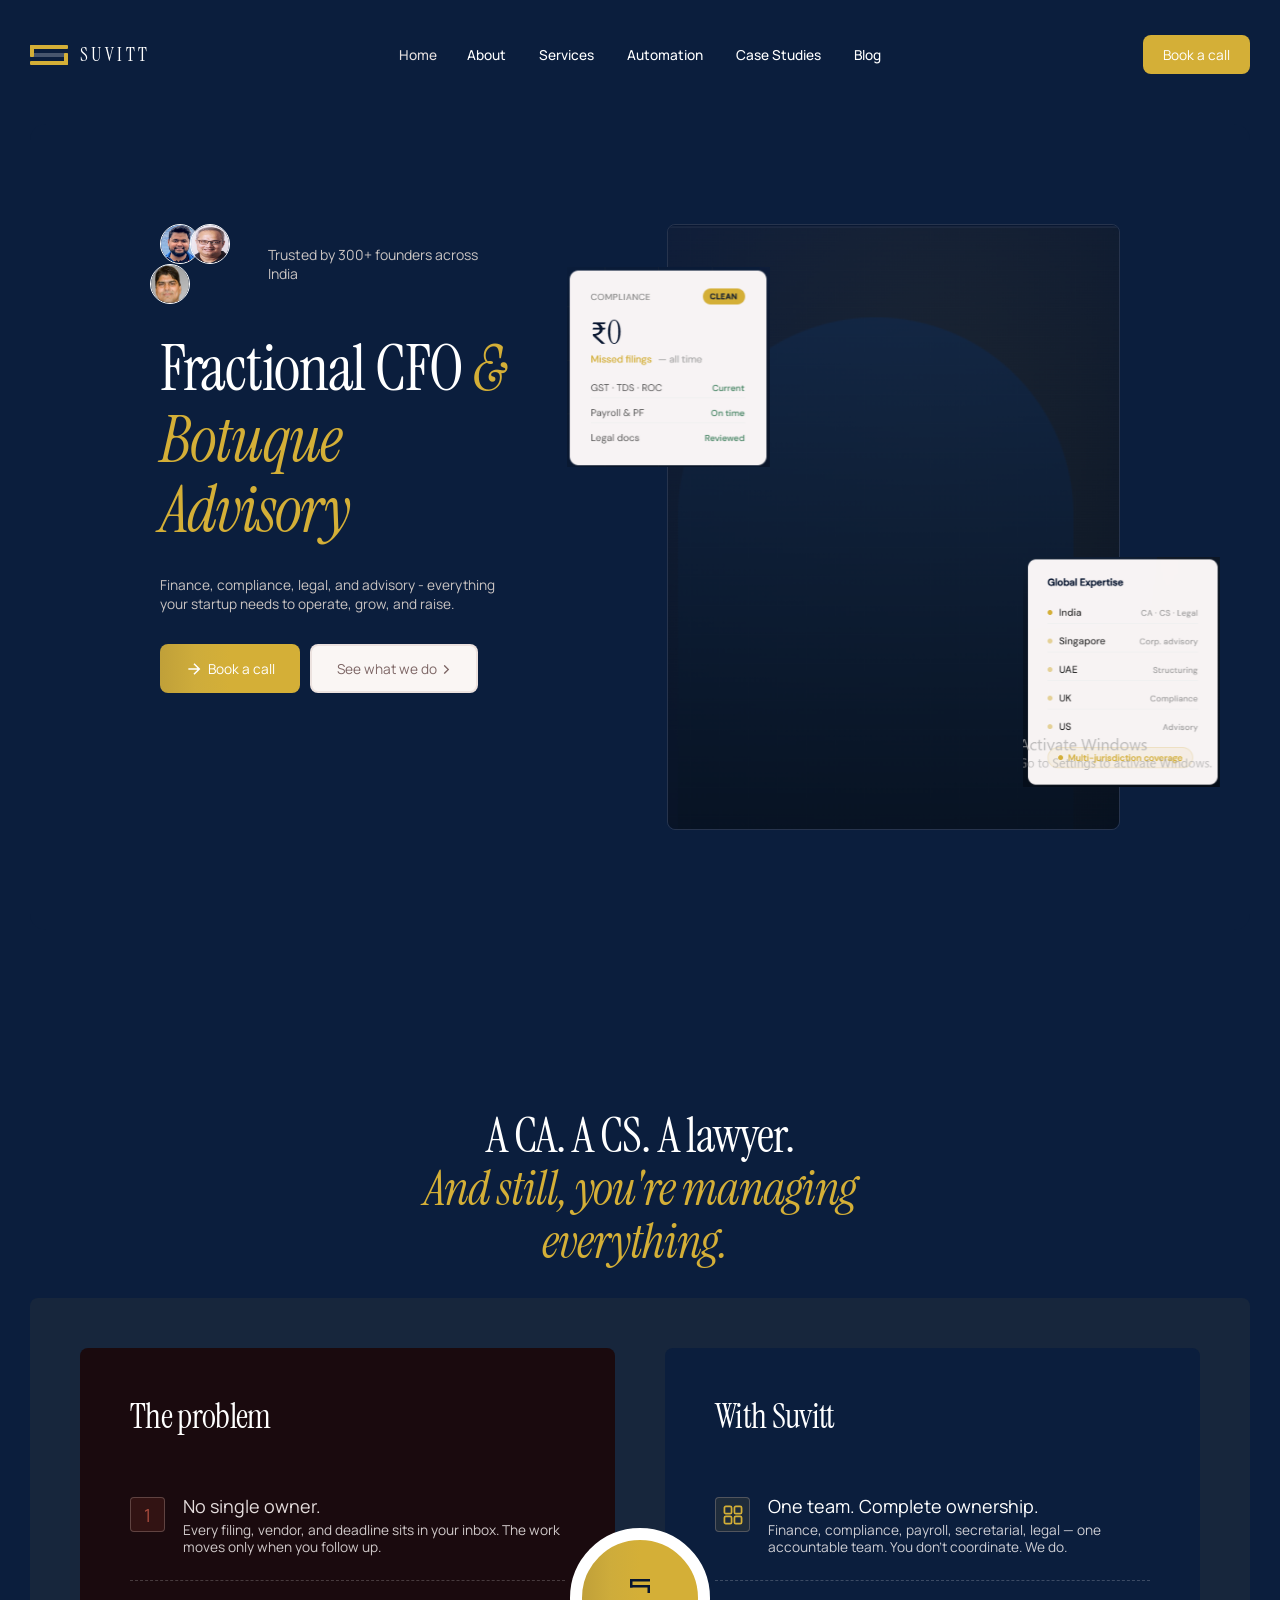
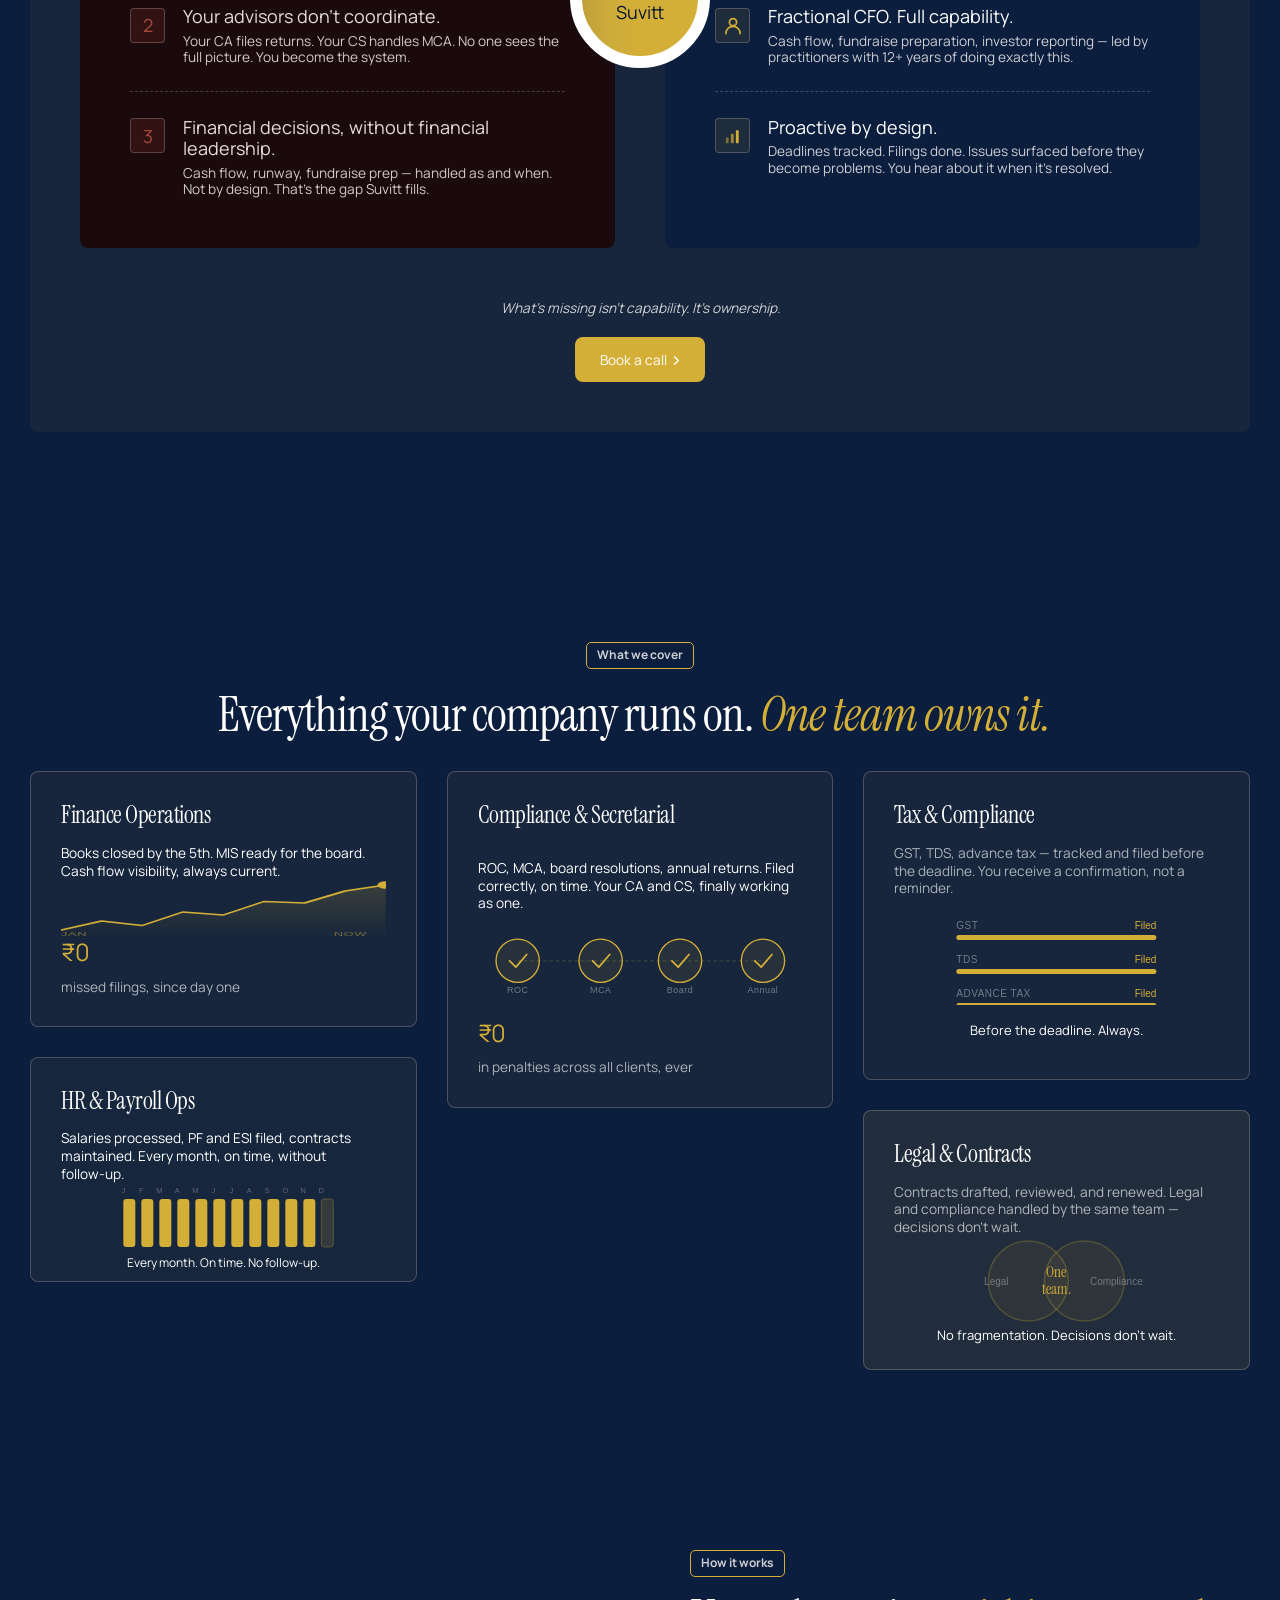
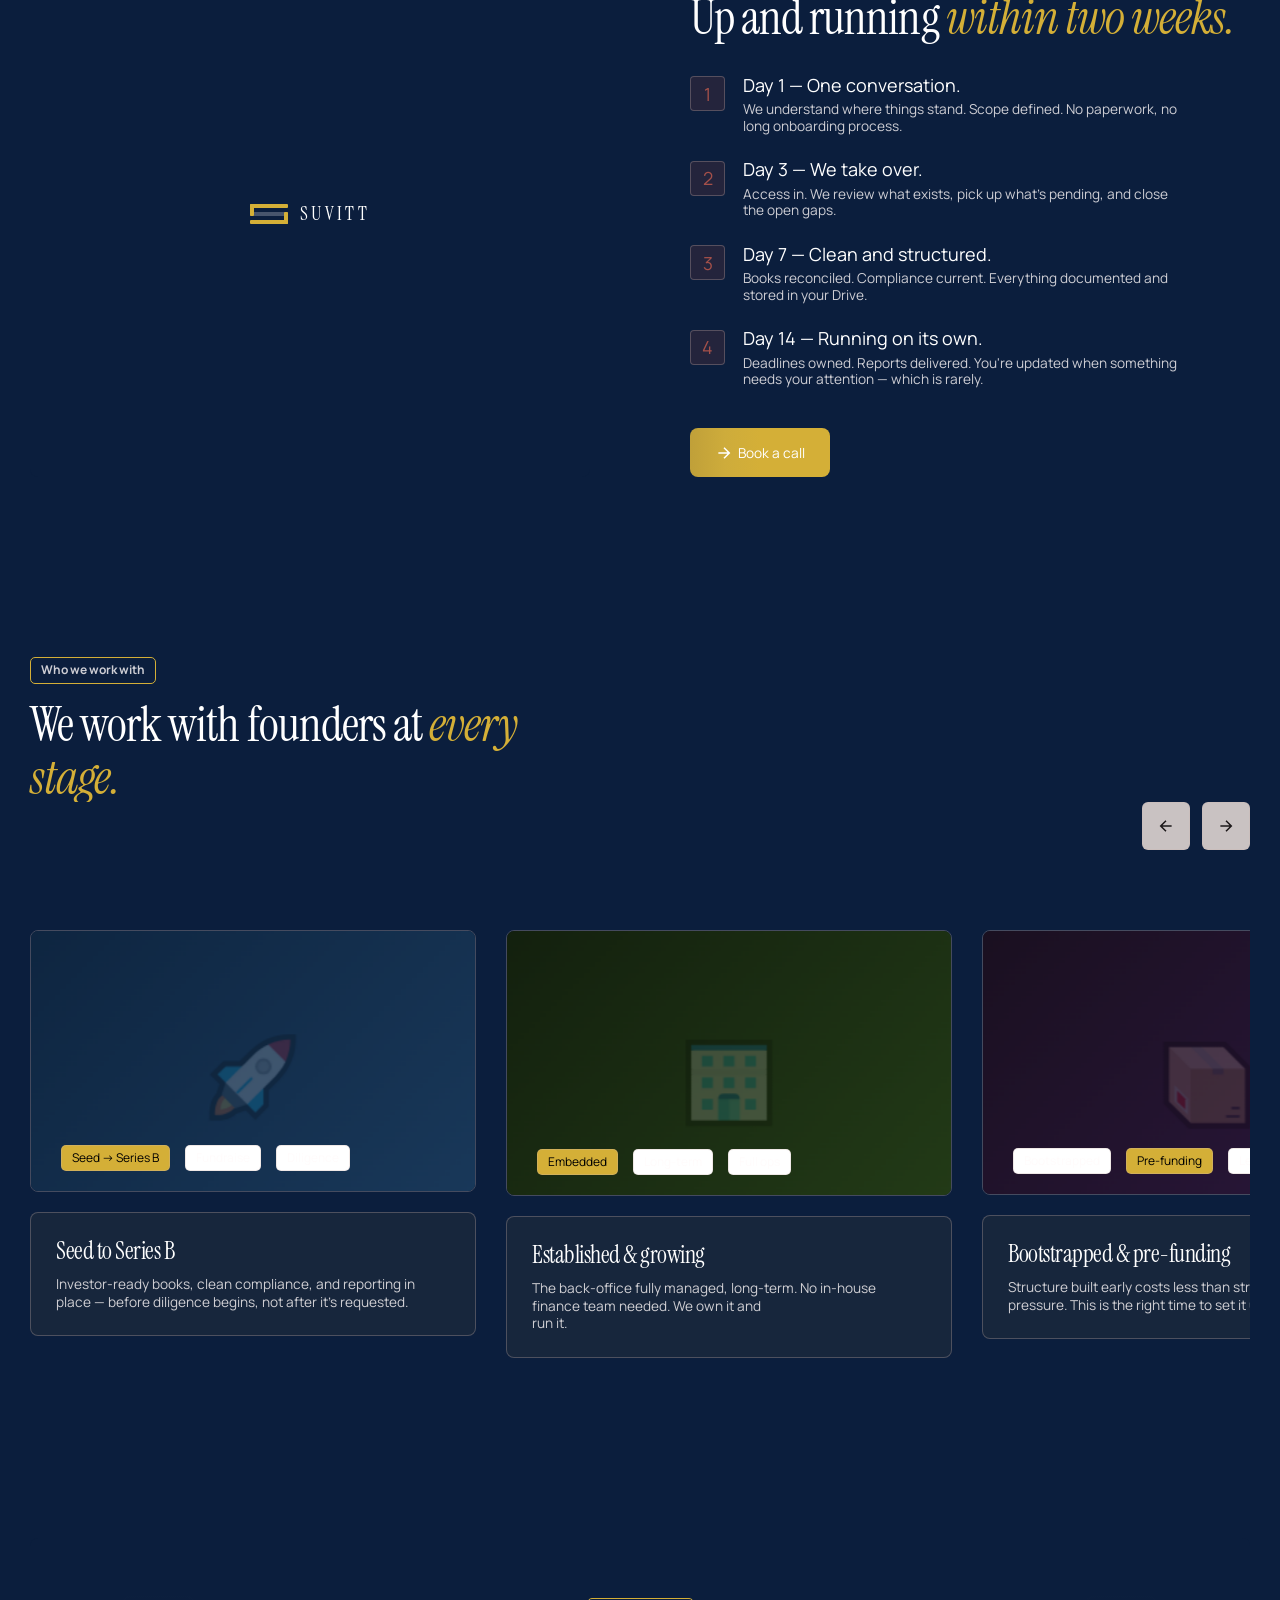
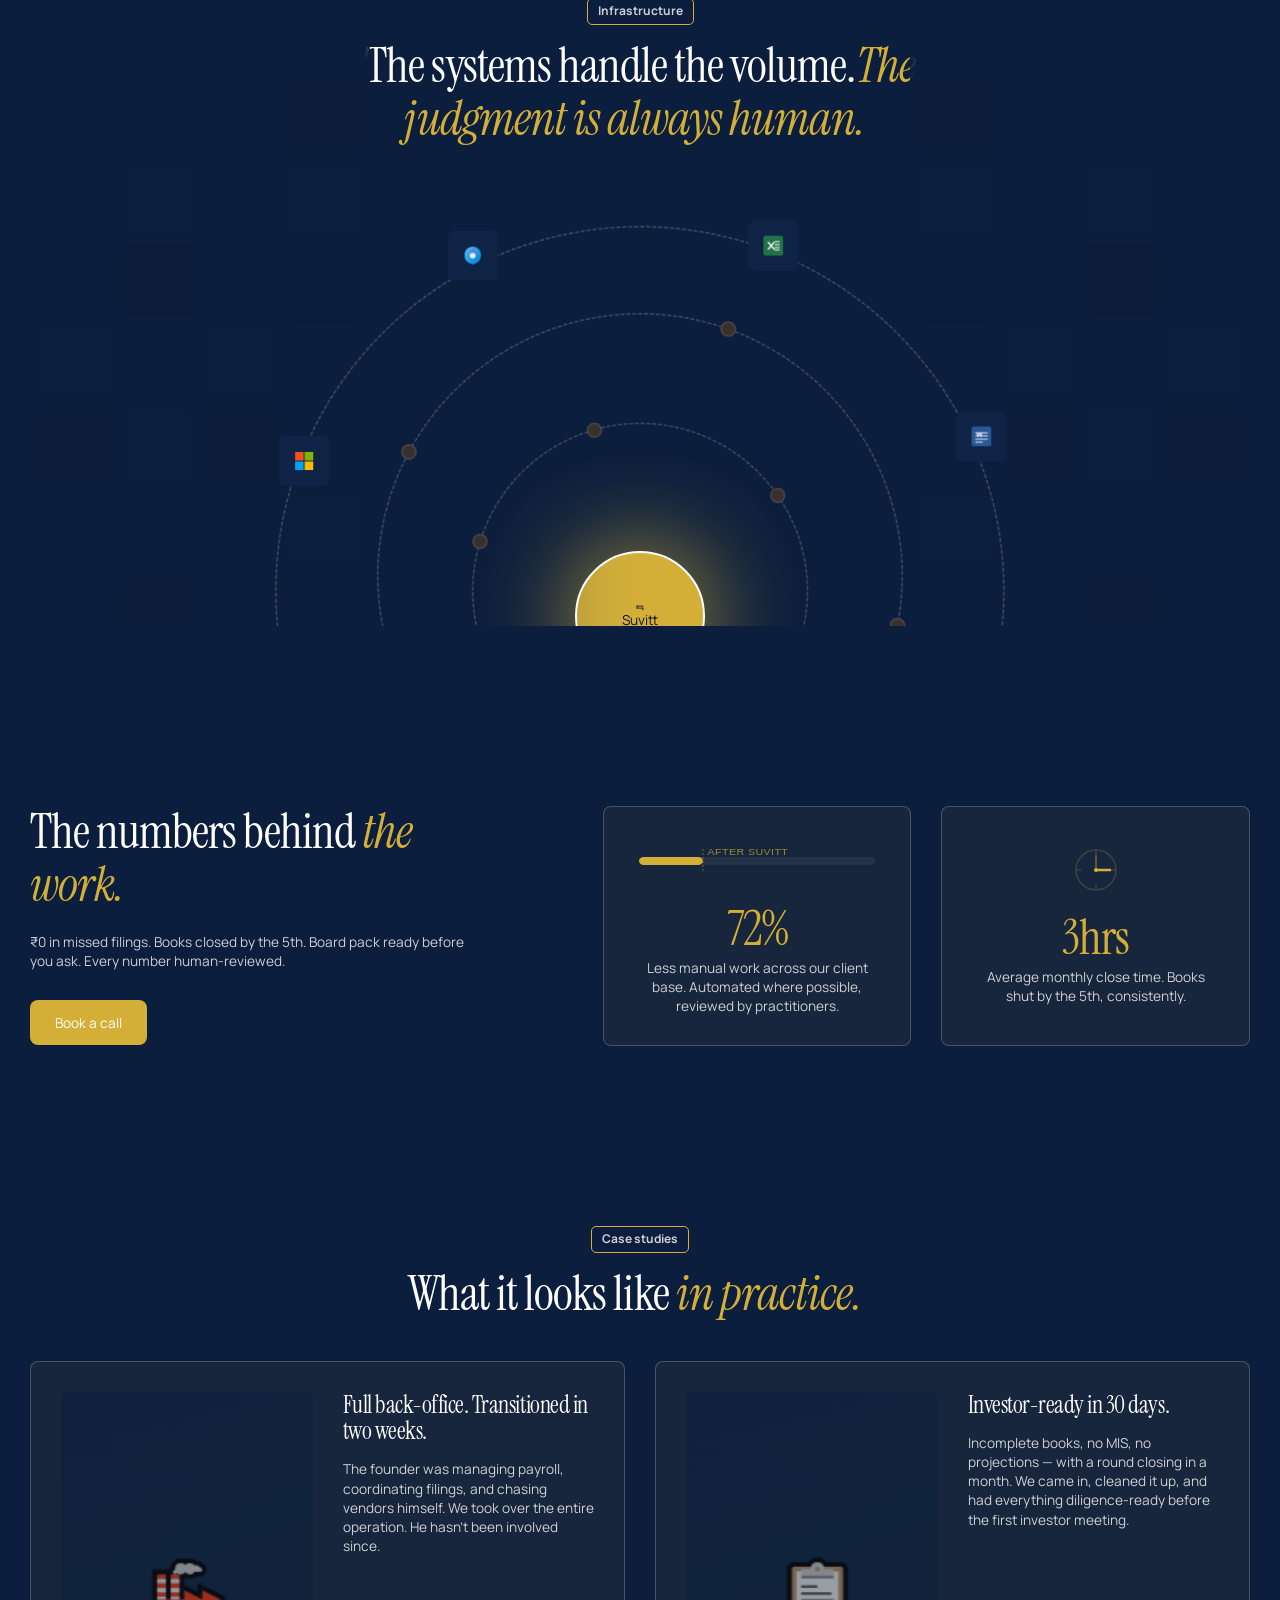
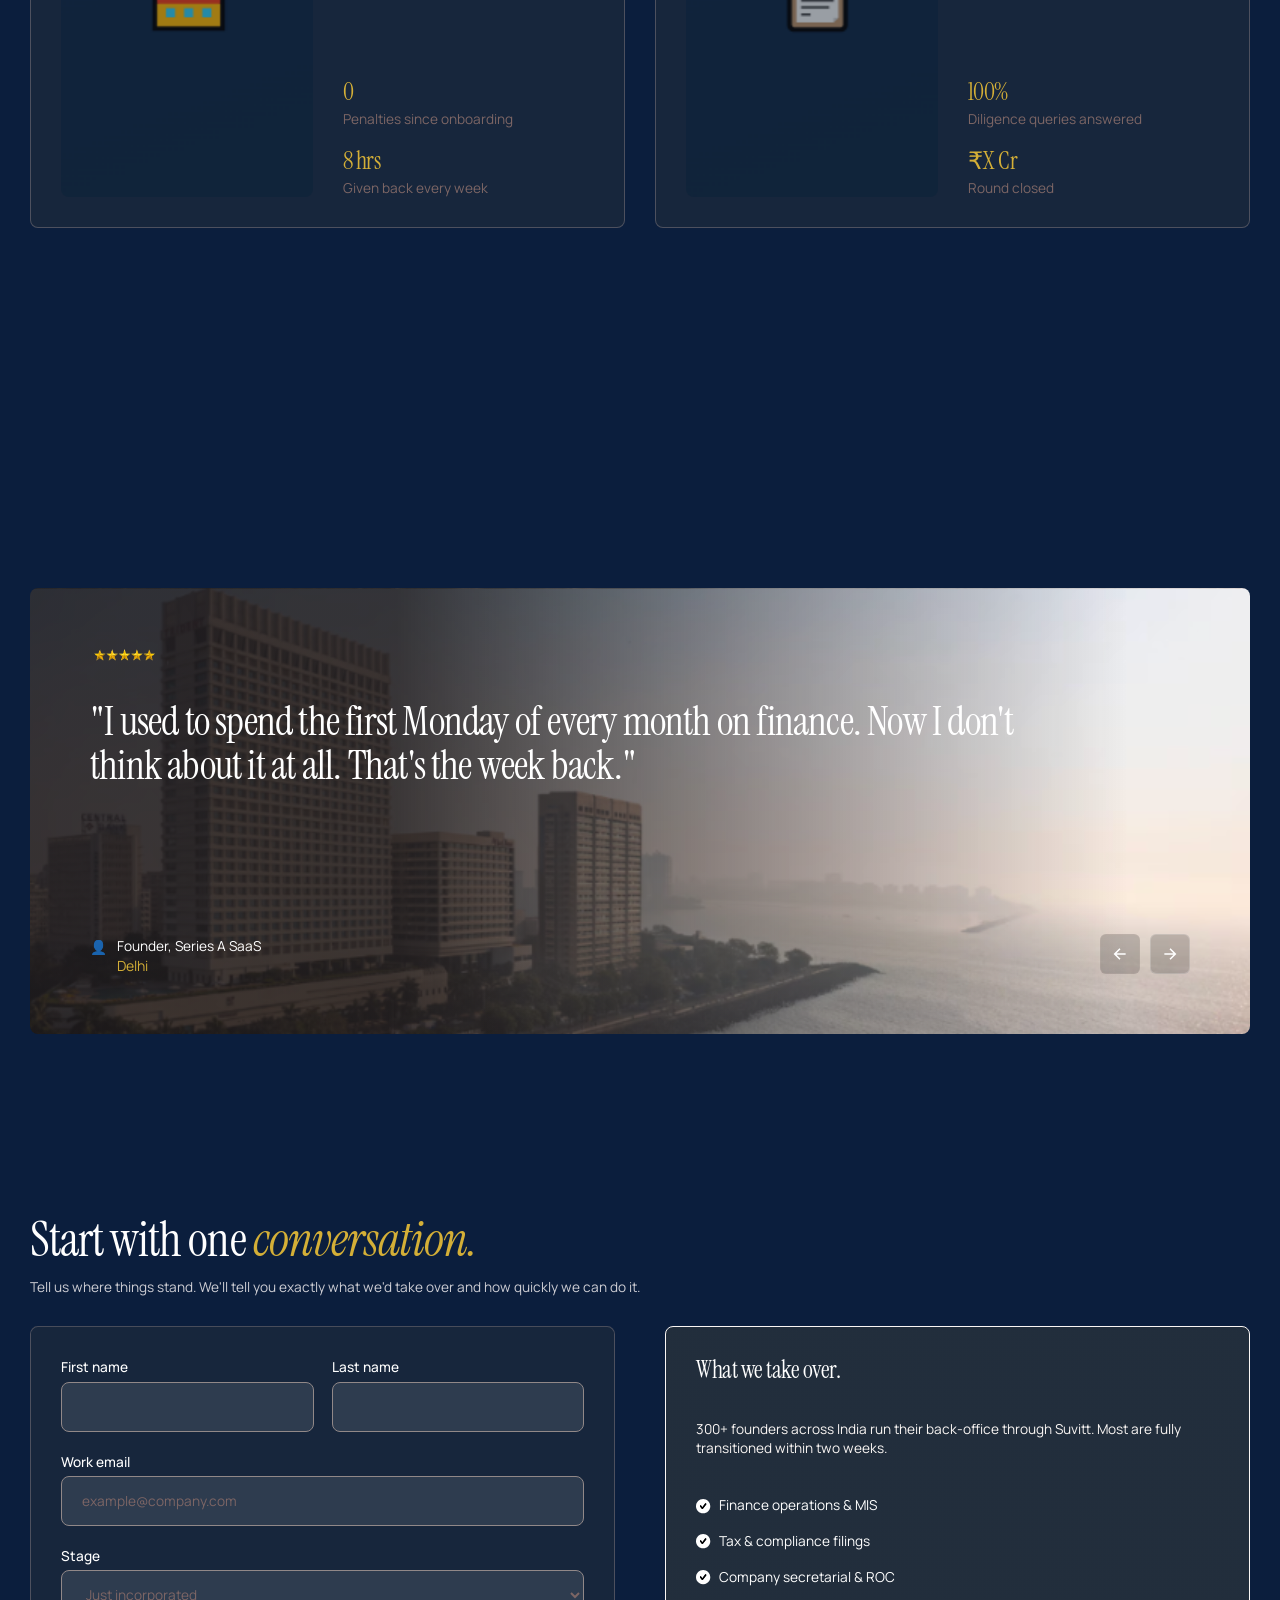
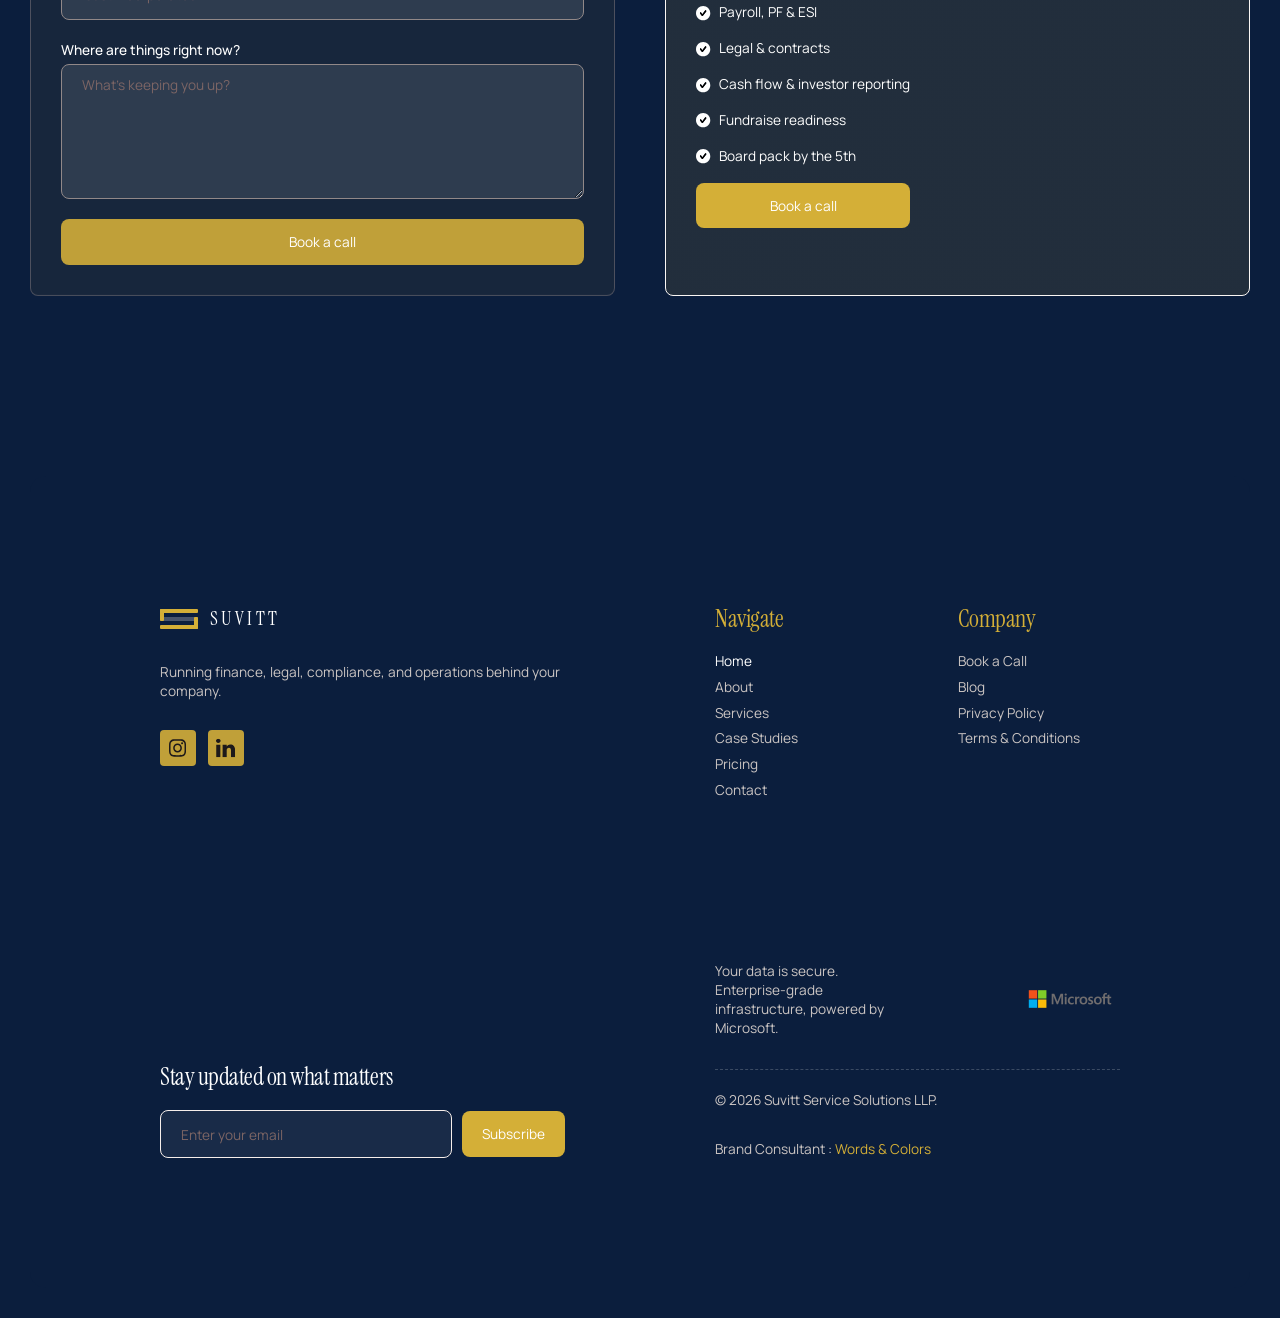
==== commit 4c2e8ea4: "update" ====
--- a/index.html
+++ b/index.html
@@ -64,49 +64,28 @@
             <nav
             role="navigation"
             id="w-node-e6ff9f79-f479-fa42-6f69-a3df18a8ef41-18a8ef3c"
-            class="nav-menu w-nav-menu"><a
+            class="nav-menu w-nav-menu">
+            <a
+              href="index.html"
+              class="nav-link w-nav-link"
+              style="max-width: 1460px;">Home</a><a
               href="About.html"
               class="nav-link w-nav-link"
-              style="max-width: 1460px;">About</a><div data-hover="true"
-              data-delay="0" data-w-id="e6ff9f79-f479-fa42-6f69-a3df18a8ef4a"
-              class="dropdown w-dropdown" style="max-width: 1460px;"><div
-                class="dropdown-toggle nav-link w-dropdown-toggle"
-                id="w-dropdown-toggle-0" aria-controls="w-dropdown-list-0"
-                aria-haspopup="menu" aria-expanded="false" role="button"
-                tabindex="0"><div class="dropdown-icon w-icon-dropdown-toggle"
-                  aria-hidden="true"></div><div>Pages</div></div><nav
-                class="dropdown-list w-dropdown-list" id="w-dropdown-list-0"
-                aria-labelledby="w-dropdown-toggle-0"
-                style="transform: translate3d(0px, 20px, 0px) scale3d(1, 1, 1) rotateX(0deg) rotateY(0deg) rotateZ(0deg) skew(0deg, 0deg); transform-style: preserve-3d; opacity: 0;"><div
-                  class="dropdown-link-list"><a
-                    href="index.html" aria-current="page"
-                    class="dropdown-link w-dropdown-link w--current"
-                    tabindex="0">Home </a><a
-                    href="About.html"
-                    class="dropdown-link w-dropdown-link"
-                    tabindex="0">About</a><a
-                    href="Services.html"
-                    class="dropdown-link w-dropdown-link"
-                    tabindex="0">Services</a><a
-                    href="case_studies.html"
-                    class="dropdown-link w-dropdown-link" tabindex="0">Case
+              style="max-width: 1460px;">About</a>
+              <a
+              href="Services.html"
+              class="nav-link w-nav-link"
+              style="max-width: 1460px;">Services</a>
+               <a
+              href="Automation.html"
+              class="nav-link w-nav-link"
+              style="max-width: 1460px;">Automation</a>
+              <a
+              href="contact_us.html"
+              class="nav-link w-nav-link"
+              style="max-width: 1460px;">Case
                     Studies</a>
-                    <a
-                    href="Automation.html"
-                    class="dropdown-link w-dropdown-link" tabindex="0">Automation</a>
-                    <a href="#"
-                    class="dropdown-link w-dropdown-link"
-                    tabindex="0">Pricing</a><a
-                    href="contact_us.html"
-                    class="dropdown-link w-dropdown-link"
-                    tabindex="0">Contact</a><a
-                    href="contact_us.html"
-                    class="dropdown-link w-dropdown-link" tabindex="0">Request a
-                    Demo</a><a href="#"
-                    class="dropdown-link w-dropdown-link" tabindex="0"></a><a
-                    href="#"
-                    class="dropdown-link w-dropdown-link" tabindex="0">Privacy
-                    Policy</a></div></nav></div><a
+             <a
               href="#"
               class="nav-link w-nav-link"
               style="max-width: 1460px;">Blog</a></nav>
@@ -115,7 +94,7 @@
             class="right-nav"><div class="nav-button-wrap"><a
                 data-wf--button-black--variant="button-small"
                 data-w-id="1d99e6f0-b224-2789-7f0c-2e7942cac3b7"
-                href="#"
+                href="contact_us.html"
                 class="button-black w-variant-ac4eae85-0fe9-cd4a-1101-c20b73aa28c3 w-inline-block"><div
                   class="button-text-wrap"><div class="button-black-text _01"
                     style="transform: translate3d(0px, 0%, 0px) scale3d(1, 1, 1) rotateX(0deg) rotateY(0deg) rotateZ(0deg) skew(0deg, 0deg); transform-style: preserve-3d;">Book
@@ -145,12 +124,11 @@
                     class="hero-avatar"></div><div>Trusted by 300+ founders across India</div></div><h1
                 data-w-id="d904d396-e6e0-4db4-a0c3-0abeae8f04b2"
                 style="opacity: 1; transform: translate3d(0px, 0px, 0px) scale3d(1, 1, 1) rotateX(0deg) rotateY(0deg) rotateZ(0deg) skew(0deg, 0deg); transform-style: preserve-3d;"
-                class="hero-title">The company
-behind your  <em role="text"
-                  class="text-linear" style="color:#d4af37">company.</em></h1><p
+                class="hero-title">Fractional CFO    <em role="text"
+                  class="text-linear" style="color:#d4af37">& Botuque Advisory</em></h1><p
                 data-w-id="9865d062-6bef-341e-10d9-c34dfbf3bc05"
                 style="opacity: 1; transform: translate3d(0px, 0px, 0px) scale3d(1, 1, 1) rotateX(0deg) rotateY(0deg) rotateZ(0deg) skew(0deg, 0deg); transform-style: preserve-3d;"
-                class="hero-description">Finance, compliance, legal, and payroll — run by practitioners. One retainer. Nothing falls through the gap.</p><div
+                class="hero-description">Finance, compliance, legal, and advisory - everything your startup needs to operate, grow, and raise.</p><div
                 data-w-id="f7b07645-9fd0-84d3-28de-2e5219e13025"
                 style="opacity: 1; transform: translate3d(0px, 0px, 0px) scale3d(1, 1, 1) rotateX(0deg) rotateY(0deg) rotateZ(0deg) skew(0deg, 0deg); transform-style: preserve-3d;"
                 class="hero-button-inline"><a
@@ -180,7 +158,7 @@
                         class="button-right-arrow right w-variant-7e717790-42f5-cc44-1cc0-8b5c1bb5e4eb"></div></div></a><a
                   data-wf--button-gray--variant="button-gray-icon"
                   data-w-id="046bce7a-ef60-29c0-7b0f-3907bccd5015"
-                  href="#"
+                  href="#cover"
                   class="button-gray w-inline-block"><div
                     class="button-text-wrap"><div class="button-gray-icon _01"
                       style="transform: translate3d(0px, 0%, 0px) scale3d(1, 1, 1) rotateX(0deg) rotateY(0deg) rotateZ(0deg) skew(0deg, 0deg); transform-style: preserve-3d;"><div>See
@@ -269,30 +247,21 @@
                 class="inventory-list"><div
                   data-wf--inventory-list-item--variant="light"
                   class="inventory-list-item"><div
-                    class="inventory-icon-round w-variant-4a2b762f-ecb7-4027-629e-411760215dea"><img
-                      src="./suvitt/69731b11ef6f16f75a7ecdf7_icon-04.svg"
-                      loading="lazy" alt="Icon"
-                      class="inventory-icon"></div><div
+                    class="inventory-icon-round w-variant-4a2b762f-ecb7-4027-629e-411760215dea"><svg width="20" height="20" viewBox="0 0 14 14" fill="none"><rect x="1" y="1" width="5" height="5" rx="1" stroke="#D4AF37" stroke-width="1.2"></rect><rect x="8" y="1" width="5" height="5" rx="1" stroke="#D4AF37" stroke-width="1.2"></rect><rect x="1" y="8" width="5" height="5" rx="1" stroke="#D4AF37" stroke-width="1.2"></rect><rect x="8" y="8" width="5" height="5" rx="1" stroke="#D4AF37" stroke-width="1.2"></rect></svg></div><div
                     class="inventory-list-wrap"><p
                       class="inventory-list-title w-variant-4a2b762f-ecb7-4027-629e-411760215dea">One team. Complete ownership. </p><div
                       class="inventory-list-text w-variant-4a2b762f-ecb7-4027-629e-411760215dea">Finance, compliance, payroll, secretarial, legal — one accountable team. You don't coordinate. We do.</div></div></div><div
                   class="inventory-divider one"></div><div
                   data-wf--inventory-list-item--variant="light"
                   class="inventory-list-item"><div
-                    class="inventory-icon-round w-variant-4a2b762f-ecb7-4027-629e-411760215dea"><img
-                      src="./suvitt/69731b128427c2efc0473484_icon-05.svg"
-                      loading="lazy" alt="Icon"
-                      class="inventory-icon"></div><div
+                    class="inventory-icon-round w-variant-4a2b762f-ecb7-4027-629e-411760215dea"><svg width="20" height="20" viewBox="0 0 14 14" fill="none"><circle cx="7" cy="5" r="2.5" stroke="#D4AF37" stroke-width="1.2" fill="none"></circle><path d="M2 13c0-2.8 2.2-5 5-5s5 2.2 5 5" stroke="#D4AF37" stroke-width="1.2" stroke-linecap="round" fill="none"></path></svg></div><div
                     class="inventory-list-wrap"><p
                       class="inventory-list-title w-variant-4a2b762f-ecb7-4027-629e-411760215dea">Fractional CFO. Full capability. </p><div
                       class="inventory-list-text w-variant-4a2b762f-ecb7-4027-629e-411760215dea">Cash flow, fundraise preparation, investor reporting — led by practitioners with 12+ years of doing exactly this.</div></div></div><div
                   class="inventory-divider one"></div><div
                   data-wf--inventory-list-item--variant="light"
                   class="inventory-list-item"><div
-                    class="inventory-icon-round w-variant-4a2b762f-ecb7-4027-629e-411760215dea"><img
-                      src="./suvitt/69731b11088be7130081c4b6_icon-06.svg"
-                      loading="lazy" alt="Icon"
-                      class="inventory-icon"></div><div
+                    class="inventory-icon-round w-variant-4a2b762f-ecb7-4027-629e-411760215dea"><svg width="20" height="20" viewBox="0 0 14 14" fill="none"><rect x="2" y="8" width="2" height="4" rx="0.5" fill="#D4AF37" opacity="0.5"></rect><rect x="5.5" y="5.5" width="2" height="6.5" rx="0.5" fill="#D4AF37" opacity="0.7"></rect><rect x="9" y="3" width="2" height="9" rx="0.5" fill="#D4AF37"></rect></svg></div><div
                     class="inventory-list-wrap"><p
                       class="inventory-list-title w-variant-4a2b762f-ecb7-4027-629e-411760215dea">Proactive by design. </p><div
                       class="inventory-list-text w-variant-4a2b762f-ecb7-4027-629e-411760215dea">Deadlines tracked. Filings done. Issues surfaced before they become problems. You hear about it when it's resolved.</div></div></div></div></div><div
@@ -321,8 +290,9 @@
                     a call </div><img
                     src="./suvitt/69730602e32aa80079241493_icon-02.svg"
                     loading="lazy" alt="Icon"
-                    class="button-right-arrow"></div></div></a></div></div></div></section><section
-      id="Feature" class="feature-bento-section section-spacing"><div
+                    class="button-right-arrow"></div></div></a></div></div></div></section>
+                    <section
+      id="cover" class="feature-bento-section section-spacing" ><div
         class="container"><div data-w-id="c4125e5b-1ee1-b310-24f9-728e354b60a0"
           style="opacity: 1; transform: translate3d(0px, 0px, 0px) scale3d(1, 1, 1) rotateX(0deg) rotateY(0deg) rotateZ(0deg) skew(0deg, 0deg); transform-style: preserve-3d;"
           class="feature-section-title"><div
@@ -1256,8 +1226,7 @@
               data-w-id="67c9a202-fa8a-3469-f652-71d54fb33f56"
               class="footer-left-item"
               style="opacity: 1; transform: translate3d(0px, 0px, 0px) scale3d(1, 1, 1) rotateX(0deg) rotateY(0deg) rotateZ(0deg) skew(0deg, 0deg); transform-style: preserve-3d;"><div
-                class="footer-top">
-                <a href="index.html" id="w-node-e6ff9f79-f479-fa42-6f69-a3df18a8ef3f-18a8ef3c" aria-current="page" class="brand w-nav-brand w--current" aria-label="home" style="    display: flex;
+                class="footer-top"><a href="index.html" id="w-node-e6ff9f79-f479-fa42-6f69-a3df18a8ef3f-18a8ef3c" aria-current="page" class="brand w-nav-brand w--current" aria-label="home" style="    display: flex;
     align-items: center;
     gap: 12px;">
 <svg width="38" height="26" viewBox="0 0 38 26" fill="none">
@@ -1270,9 +1239,8 @@
             <!-- <img
               src="./suvitt/logo.png"
               loading="lazy" alt="Logo Dark" class="logo"> -->
-            </a>
-                  <p
-                  class="footer-description">The company behind your company.</p><div class="footer-social-inline"><a
+            </a><p
+                  class="footer-description">Running finance, legal, compliance, and operations behind your company.</p><div class="footer-social-inline"><a
                     href="#" target="_blank"
                     class="footer-social-link w-inline-block"><img
                       src="./suvitt/69745d30b2ea97b14d8d93bf_icon-13.svg"
@@ -1280,7 +1248,7 @@
                       class="footer-social-icon"></a><a
                     href="#" target="_blank"
                     class="footer-social-link w-inline-block"><img
-                      src="https://cdn.prod.website-files.com/6970af46543025b9a5bc65a8/69745d302a7599edcfa7fde5_icon-14.svg"
+                      src="./suvitt/69745d302a7599edcfa7fde5_icon-14.svg"
                       loading="eager" alt="Social Icon"
                       class="footer-social-icon"></a></div></div><div
                 class="footer-bottom"><h3 class="subscribe-title">Stay updated
@@ -1312,8 +1280,7 @@
               style="opacity: 1; transform: translate3d(0px, 0px, 0px) scale3d(1, 1, 1) rotateX(0deg) rotateY(0deg) rotateZ(0deg) skew(0deg, 0deg); transform-style: preserve-3d;"><div
                 class="w-layout-grid grid-footer-item">
                 <div
-                  class="footer-item"><h2 class="footer-title">Quick
-                    Links</h2><div class="footer-links"><a
+                  class="footer-item"><h2 class="footer-title" style="color: #d4af37;">Navigate</h2><div class="footer-links"><a
                       href="index.html"
                       aria-current="page"
                       class="footer-link w--current">Home</a><a
@@ -1328,7 +1295,7 @@
                       href="contact_us.html"
                       class="footer-link">Contact</a></div></div>
                       <div
-                  class="footer-item"><h2 class="footer-title">Company</h2><div
+                  class="footer-item"><h2 class="footer-title" style="color: #d4af37;">Company</h2><div
                     class="footer-links"><a
                       href="contact_us.html"
                       class="footer-link">Book a Call</a><a
@@ -1352,7 +1319,7 @@
                     class="text-gray-4">© 2026 Suvitt Service Solutions LLP. </div><p
                     class="footer-copyright">Brand Consultant : <a
                       href="http://wordsandcolors.com" target="_blank"
-                      class="copyright-link" style="color: white;">Words & Colors </a> </p></div></div></div></div></div></div></footer>
+                      class="copyright-link" style="color:#d4af37;">Words & Colors </a> </p></div></div></div></div></div></div></footer>
     <script>
                           $(document).ready(function () {
         $(".w-webflow-badge").removeClass("w-webflow-badge").empty();
--- a/suvitt/style.css
+++ b/suvitt/style.css
@@ -2176,7 +2176,7 @@
   --_color---body-bg: var(--color--gray-7);
   --_typography---font-family--body: "Manrope", serif;
   --_color---body-text: var(--color--gray-1);
-  --_typography---body--body-md: 1rem;
+  --_typography---body--body-md: .855rem;
   --_typography---body--line-height-4: 1.4em;
   --_typography---body--font-weight-400: 400;
   --_typography---font-family--heading: "Instrument Serif", serif;
@@ -2264,7 +2264,7 @@
   --gap--gap-17: 100px;
   --gap--gap-18: 120px;
   --gap--gap-2: 5px;
-  --_typography---heading-md: 4.2rem;
+  --_typography---heading-md: 4rem;
   --_typography---body--line-height-1: 1em;
   --color--gray-2-15: #cbb3ab26;
   --color--primary-7: #2bb673;
@@ -2438,7 +2438,7 @@
 body {
   background-color: var(--_color---body-bg);
   font-family: var(--_typography---font-family--body);
-  color: var(--_color---body-text);
+  color: rgba(255, 250, 250, 0.801);
   font-size: var(--_typography---body--body-md);
   line-height: var(--_typography---body--line-height-4);
   font-weight: var(--_typography---body--font-weight-400);
@@ -2512,7 +2512,7 @@
 
 p {
   font-family: var(--_typography---font-family--body);
-  color: var(--_color---body-text);
+  color:  rgba(255, 250, 250, 0.801);
   font-size: var(--_typography---body--body-md);
   line-height: var(--_typography---body--line-height-4);
   font-weight: var(--_typography---body--font-weight-400);
@@ -3856,7 +3856,7 @@
 .inventory-icon-round {
   border: 1px solid var(--color--gray-2-30);
   border-radius: var(--border-radius--xs);
-  background: #c0a039;
+  background: rgba(220, 80, 60, 0.12);
   font-size: var(--_typography---body--body-lg);
   flex-flow: column;
   flex: none;
@@ -3867,11 +3867,11 @@
   height: 35px;
   margin-top: .1rem;
   display: flex;
-  color: black;
+  color: rgba(220, 100, 80, 0.7);
 }
 
 .inventory-icon-round:where(.w-variant-4a2b762f-ecb7-4027-629e-411760215dea) {
-  background-color: var(--color--gray-4);
+  background-color: rgba(212, 175, 55, 0.1);
 }
 
 .inventory-number {
@@ -3899,7 +3899,7 @@
 }
 
 .inventory-divider {
-  border-bottom: 1px dashed var(--color--black-20);
+  border-bottom: 1px dashed var(--color--white-20);
 }
 
 .inventory-divider.one {
@@ -4484,7 +4484,7 @@
 .testimonial-right-arrow {
   border: 1px solid var(--color--white-20);
   border-radius: var(--border-radius--md);
-  background-color: var(--color--white-20);
+  background-color: #12121233;
   flex-flow: column;
   justify-content: center;
   align-items: center;
@@ -4502,7 +4502,7 @@
 .testimonial-left-arrow {
   border: 1px solid var(--color--gray-2-15);
   border-radius: var(--border-radius--md);
-  background-color: var(--color--white-20);
+  background-color: #12121233;
   flex-flow: column;
   justify-content: center;
   align-items: center;
@@ -5734,13 +5734,14 @@
 }
 
 .contact-link {
-  border-bottom: 1px dotted #000;
+  border-bottom: 1px dotted #d1cccc13;
   text-decoration: none;
   transition-property: all;
+  color: rgba(255, 255, 255, 0.87);
 }
 
 .contact-link:hover {
-  color: var(--color--black);
+  color: rgba(255, 255, 255, 0.836);
 }
 
 .contact-hero-bottom {
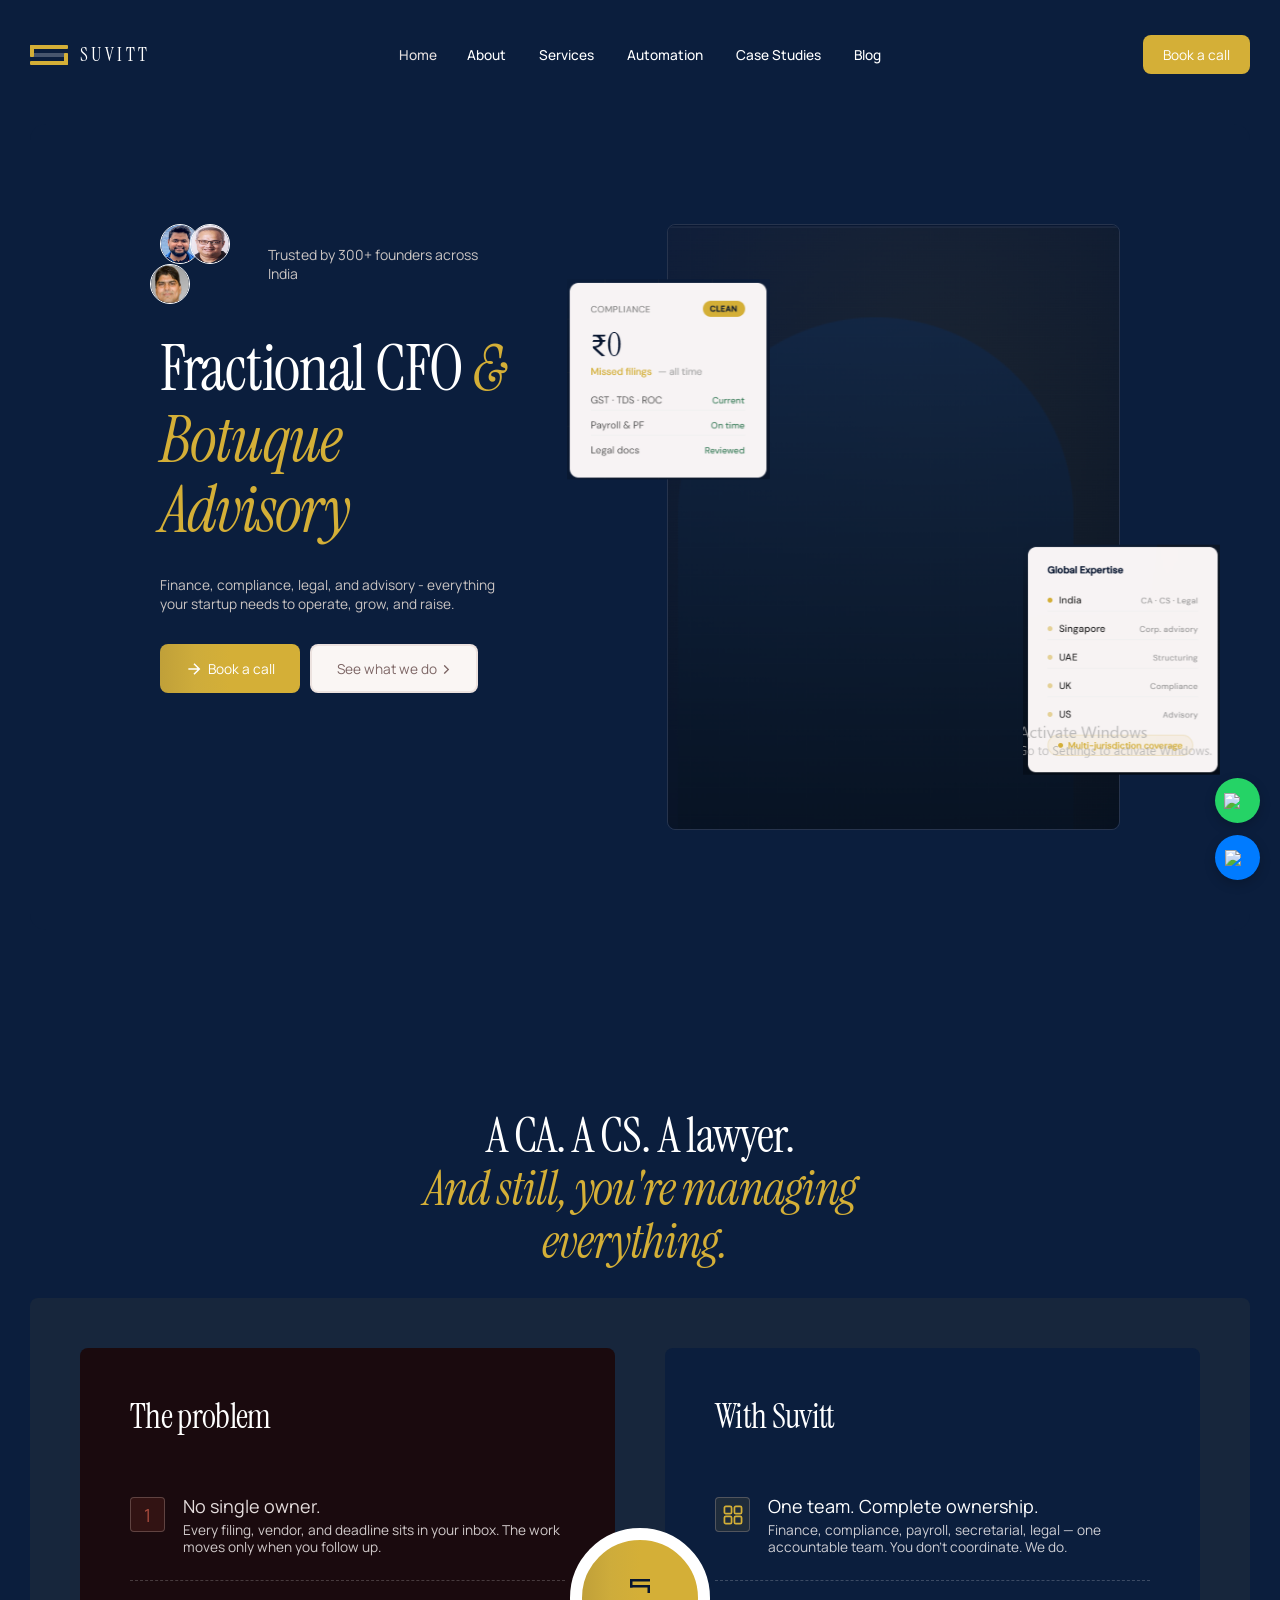
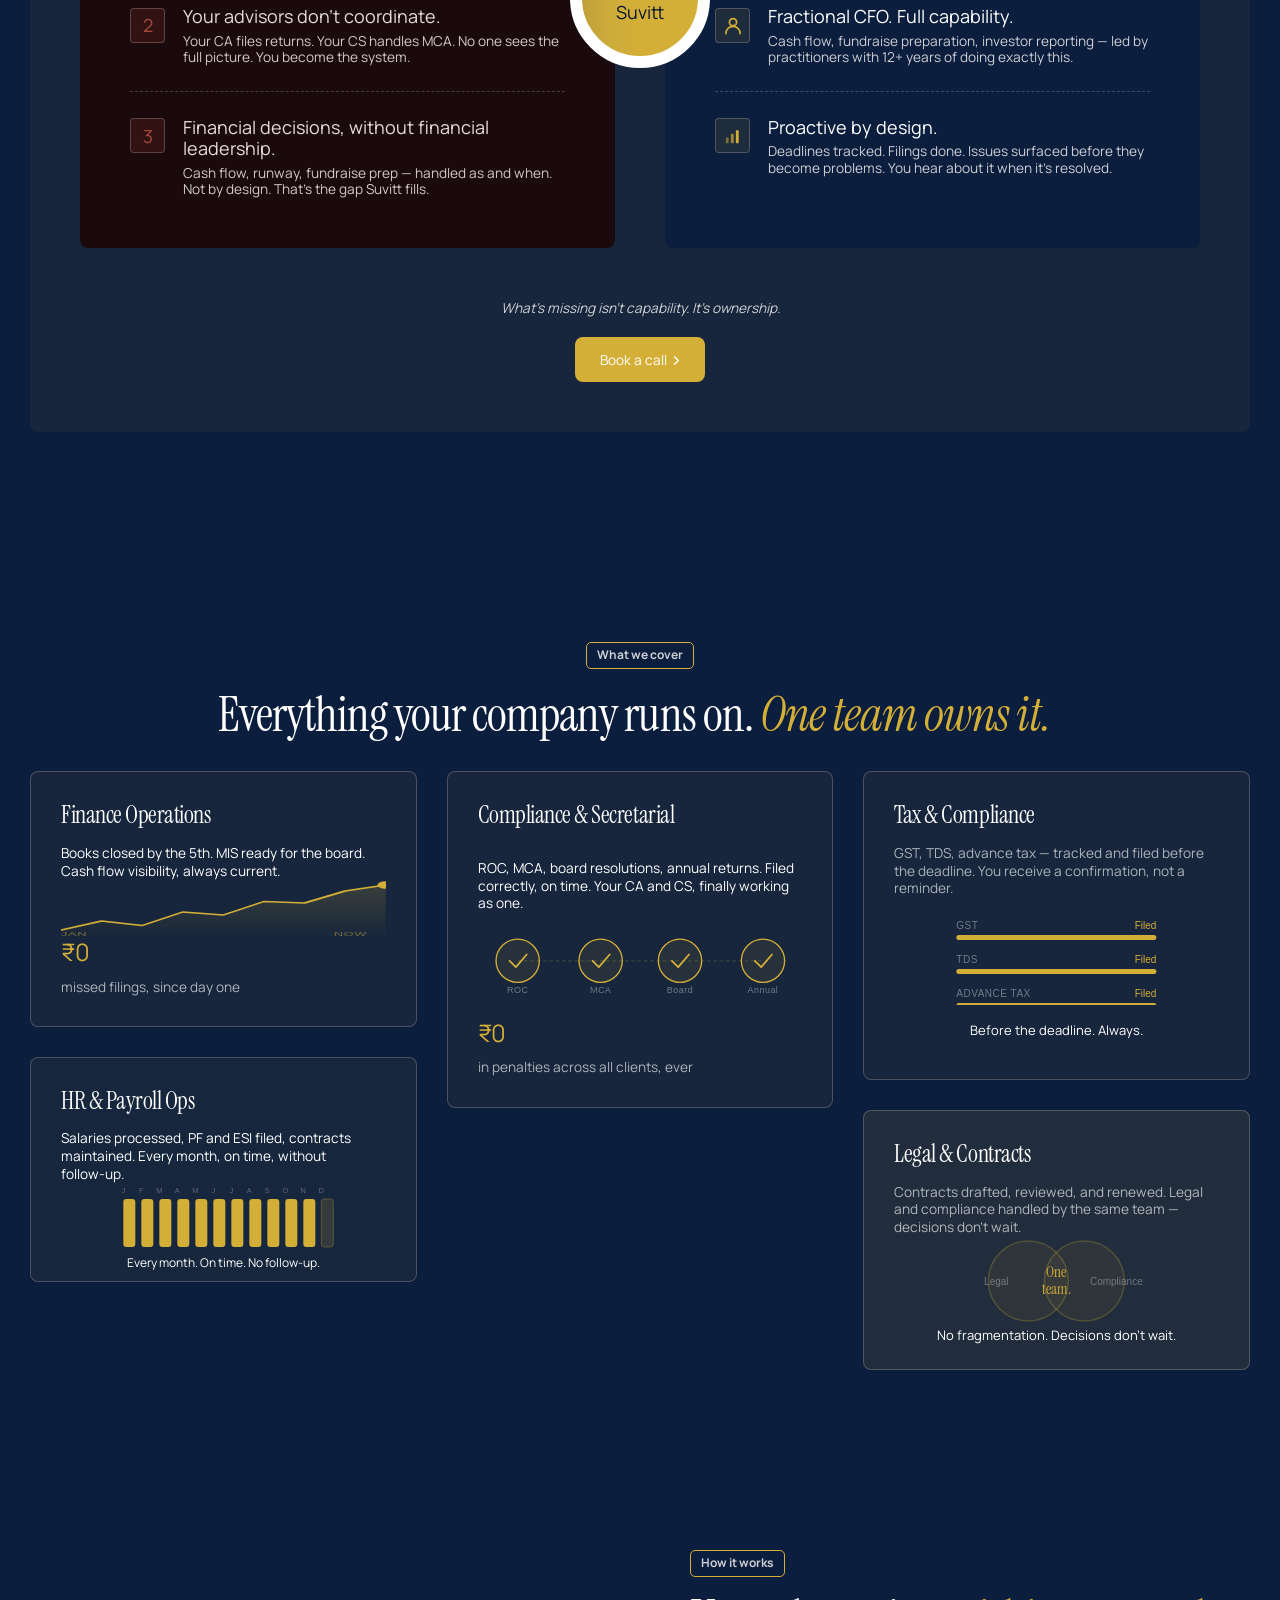
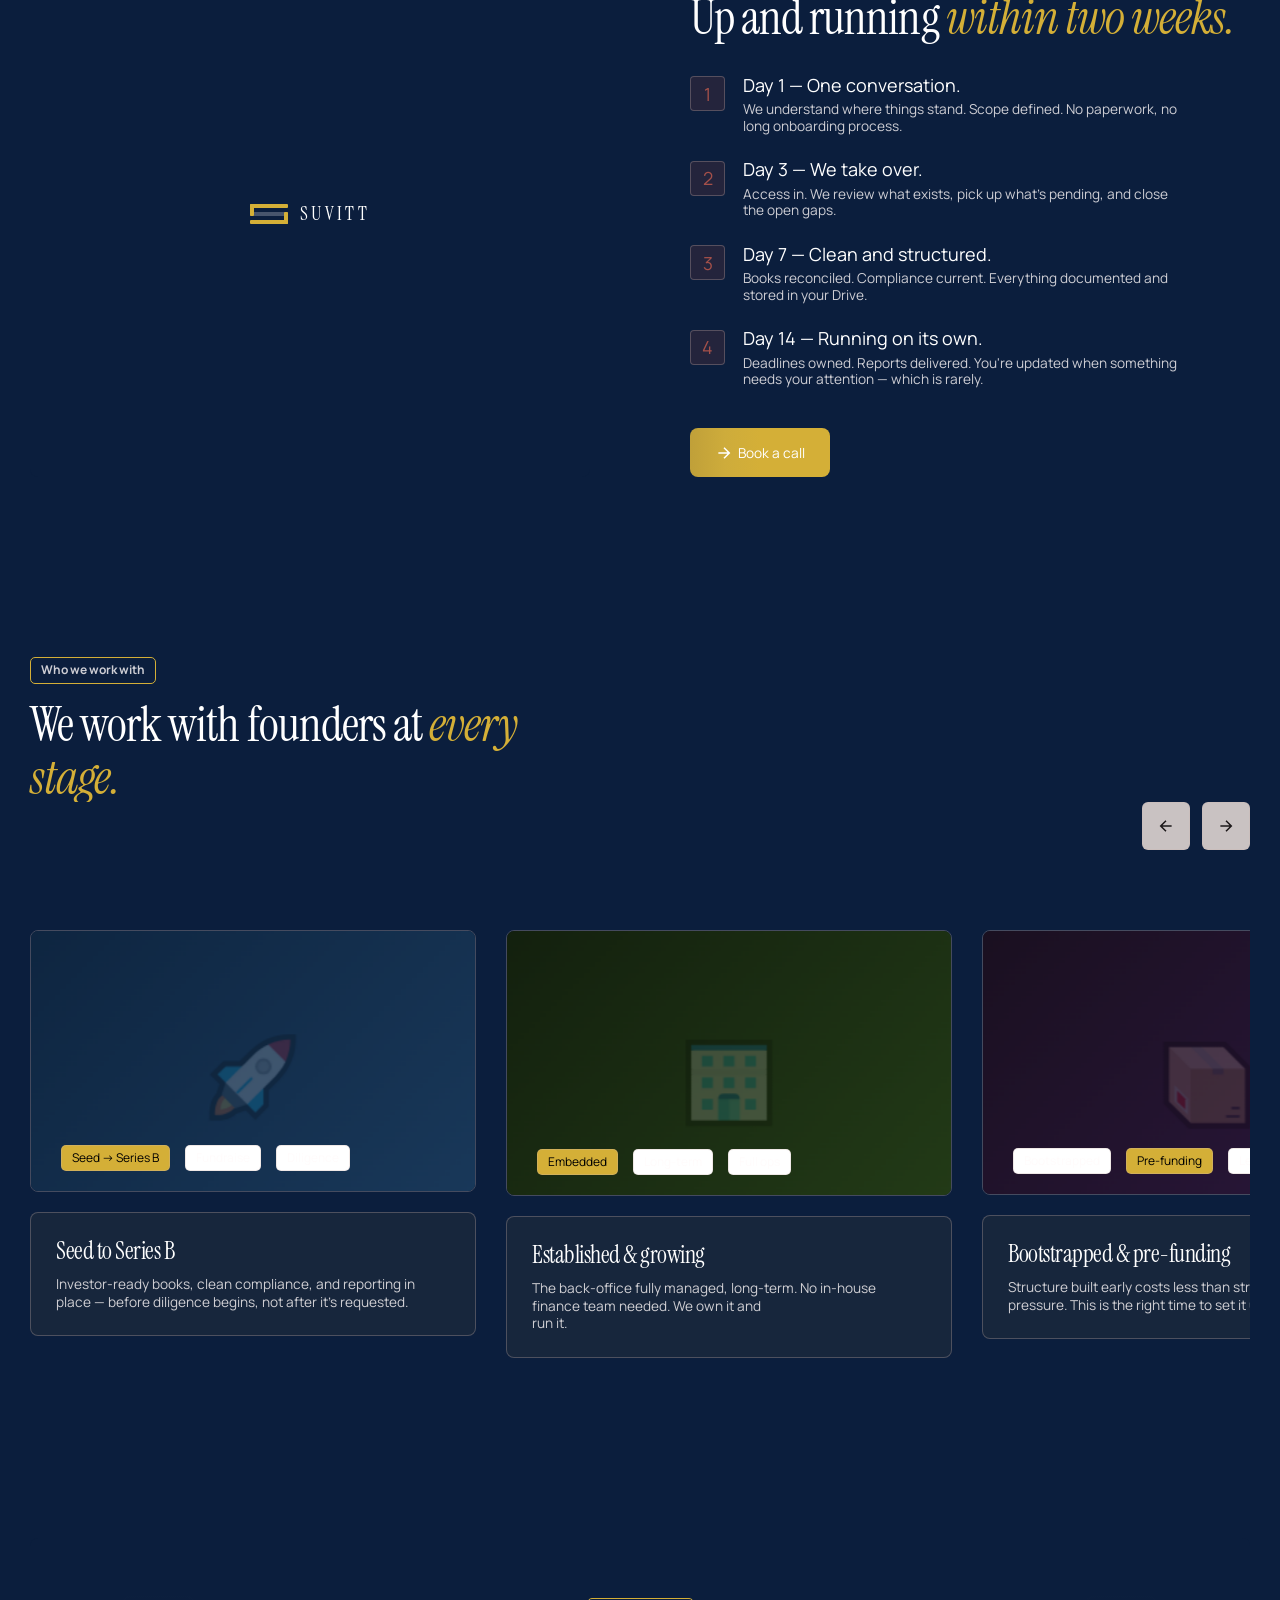
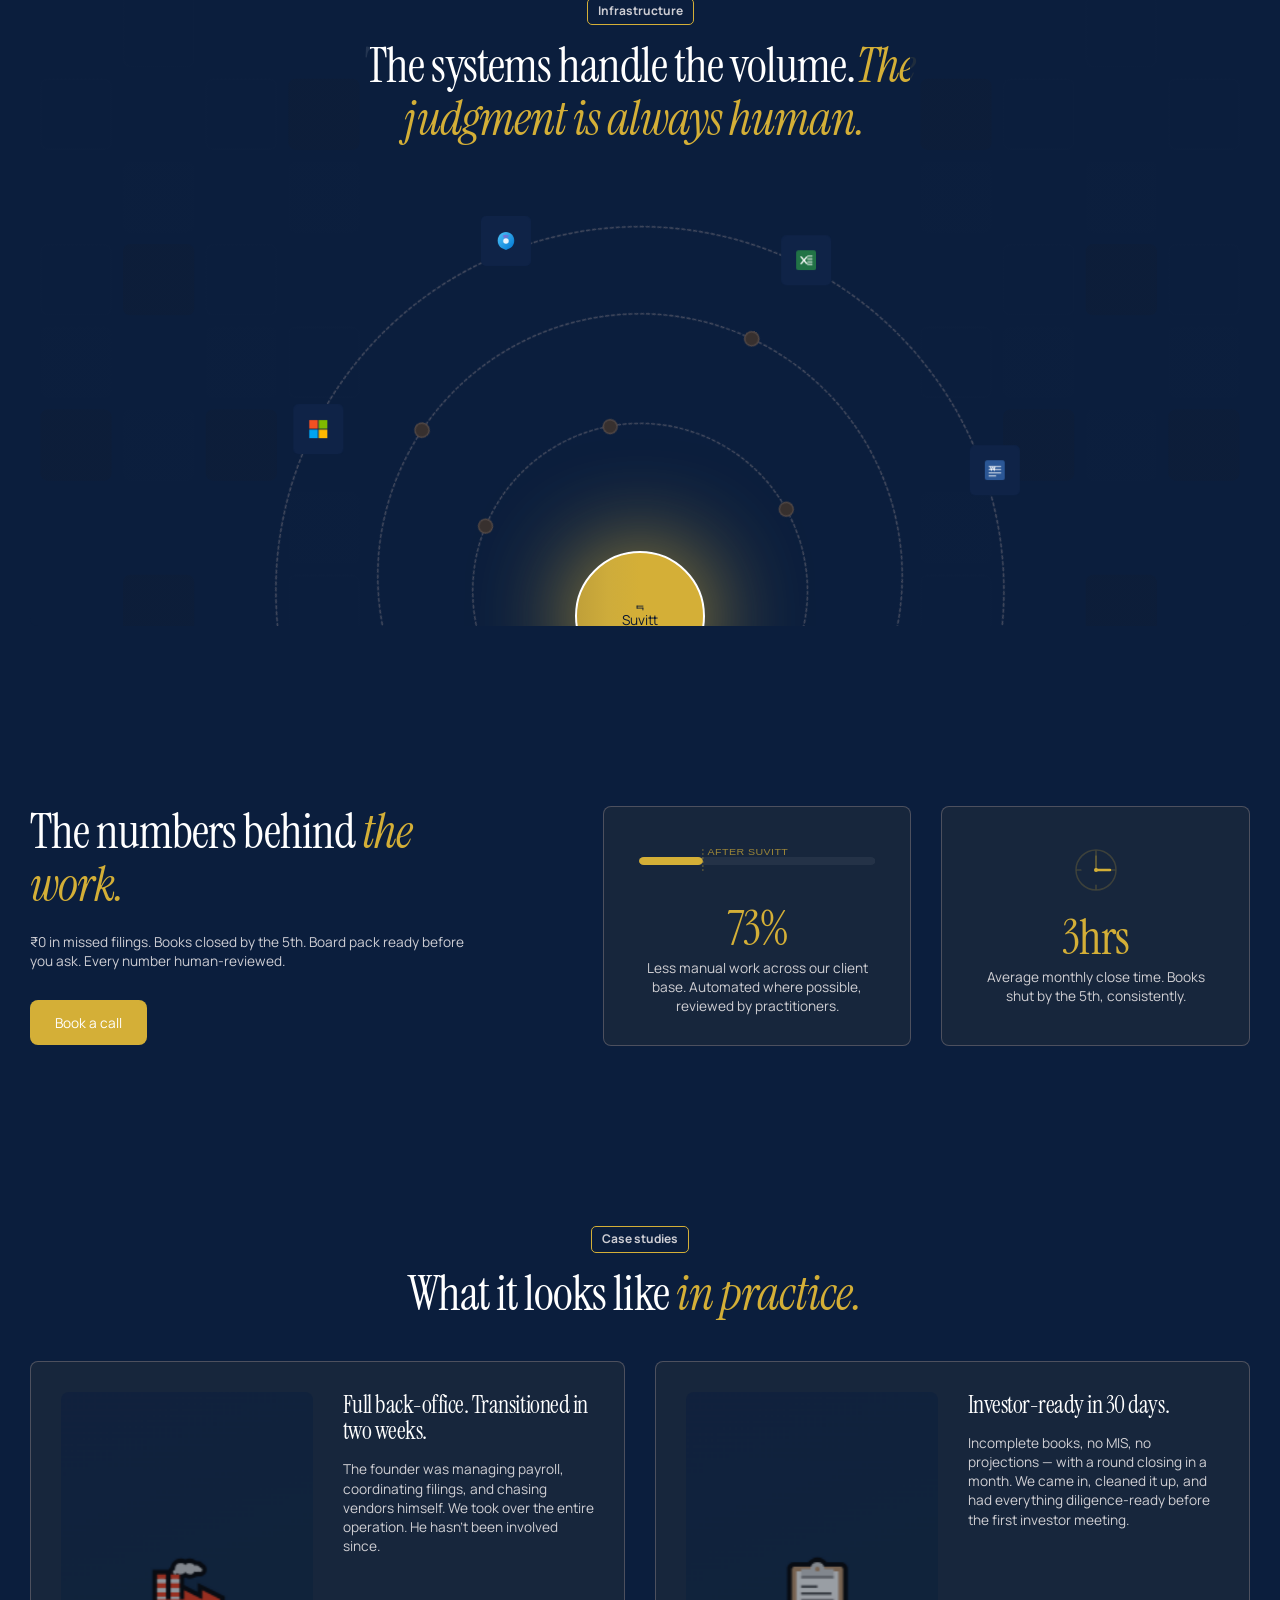
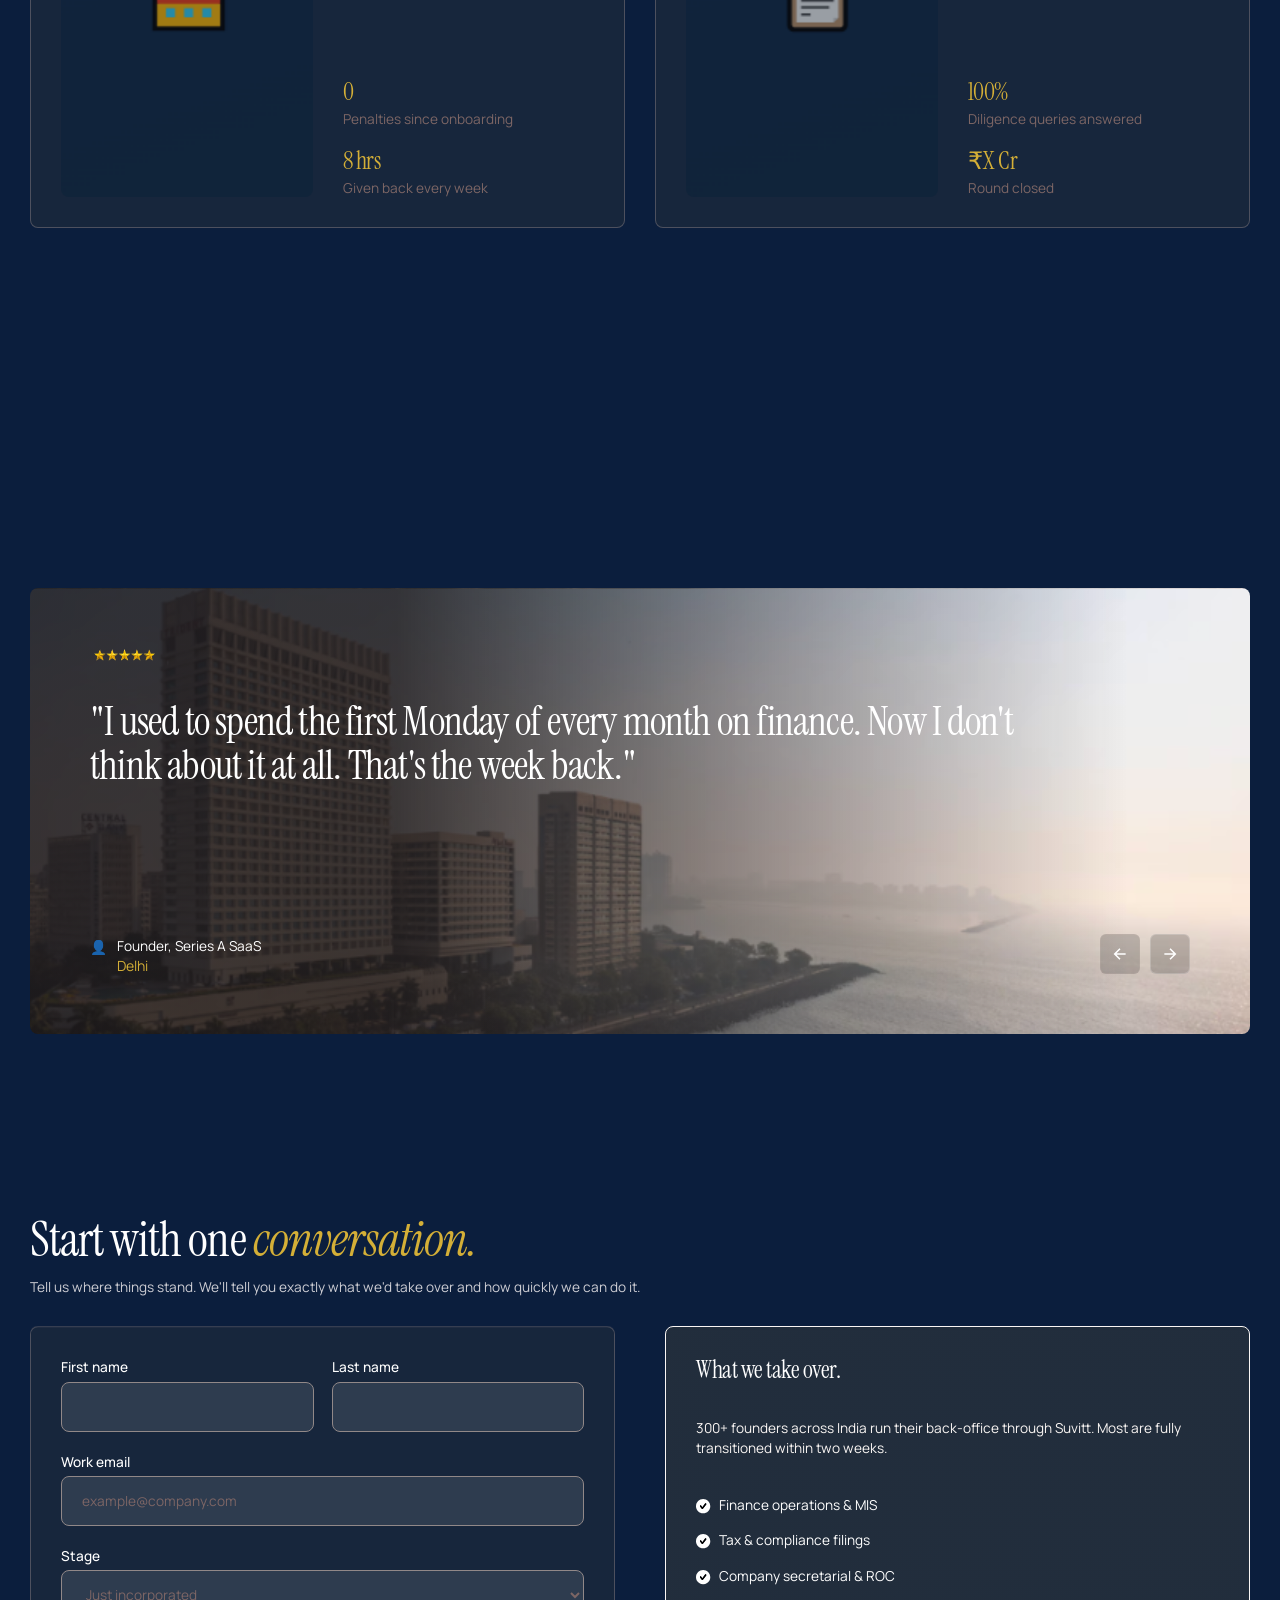
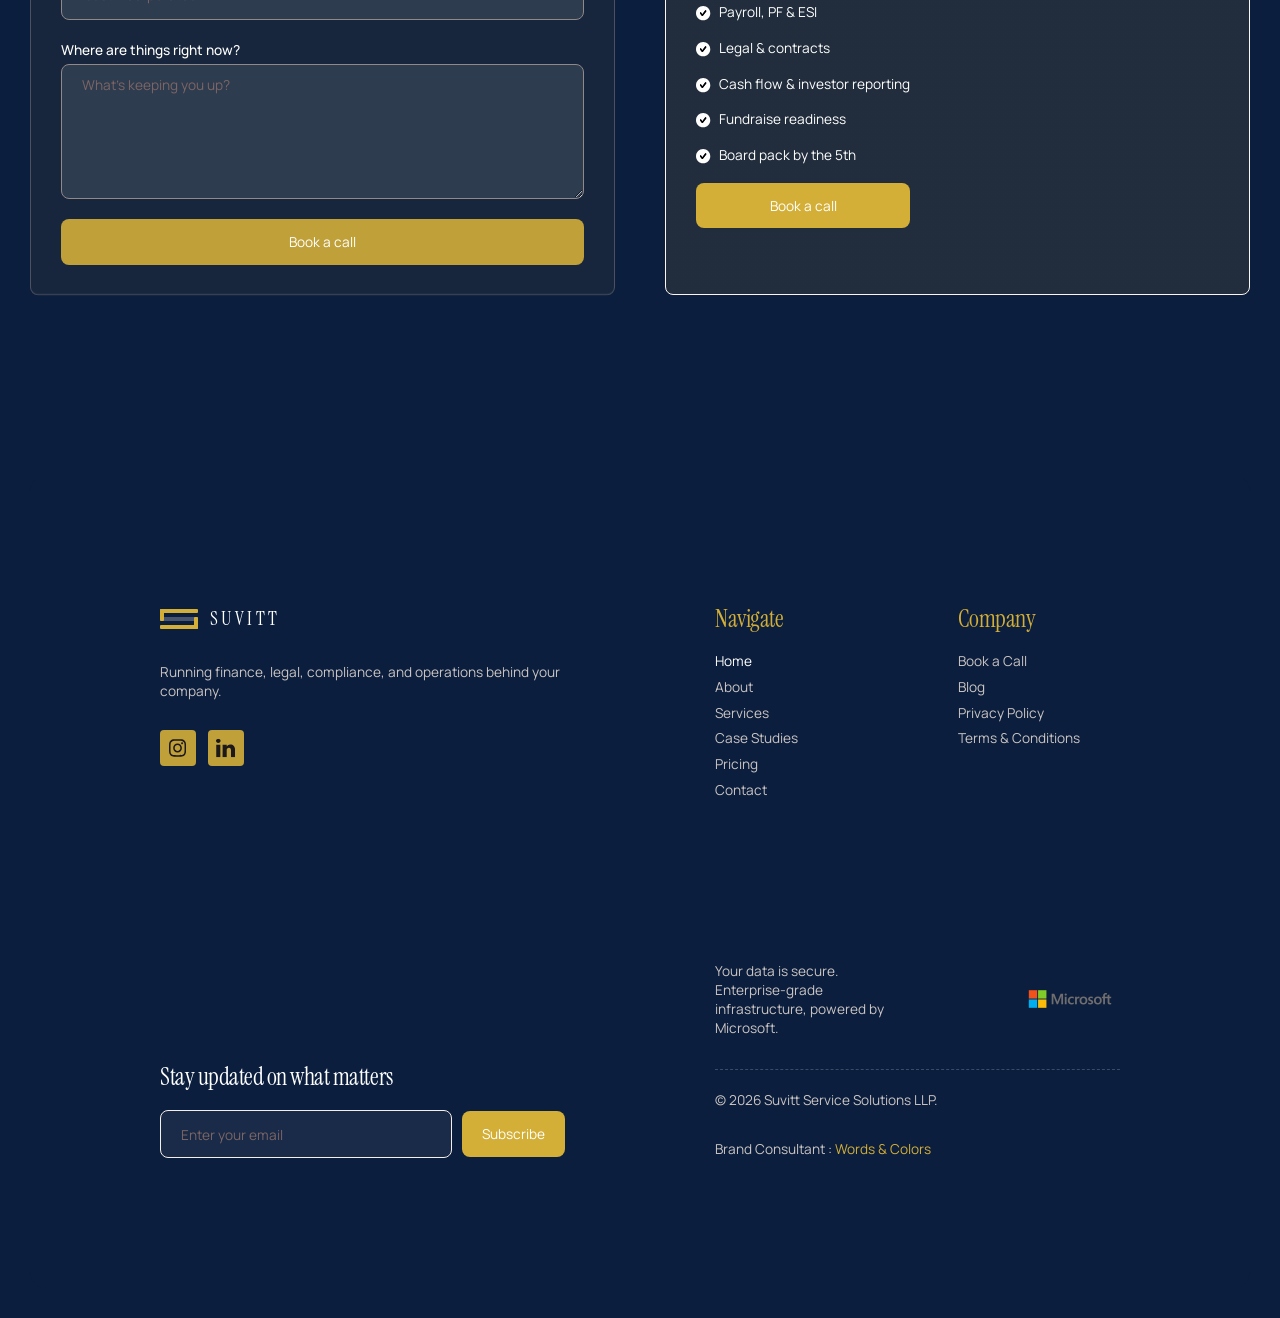
==== commit c130a60d: "update" ====
--- a/index.html
+++ b/index.html
@@ -134,7 +134,7 @@
                 class="hero-button-inline"><a
                   data-wf--button-primary-icon--variant="button-primary-icon-left"
                   data-w-id="7225d73a-7105-e033-437e-94fc86cc3441"
-                  href="#"
+                  href="contact_us.htmls"
                   class="button-primary-icon w-variant-7e717790-42f5-cc44-1cc0-8b5c1bb5e4eb w-inline-block"><div
                     class="button-text-wrap"><div class="button-black-icon _01"
                       style="transform: translate3d(0px, 0%, 0px) scale3d(1, 1, 1) rotateX(0deg) rotateY(0deg) rotateZ(0deg) skew(0deg, 0deg); transform-style: preserve-3d;"><img
@@ -277,7 +277,7 @@
                 <div style="color: #081630;">Suvitt</div></div></div><div
             class="inventory-bottom"><p class="no-margin-bottom"><i>What's missing isn't capability. It's ownership.</i></p><a
               data-w-id="5560abde-5b52-a03d-ba65-a2f636c7b966"
-              href="#"
+              href="contact_us.html"
               class="button-black w-inline-block"><div
                 class="button-text-wrap"><div class="button-black-icon _01"
                   style="transform: translate3d(0px, 0%, 0px) scale3d(1, 1, 1) rotateX(0deg) rotateY(0deg) rotateZ(0deg) skew(0deg, 0deg); transform-style: preserve-3d;"><div>Book
@@ -550,7 +550,7 @@
                     class="inventory-list-title"style="color: white;">Day 14 — Running on its own.</p><div class="inventory-list-text">Deadlines owned. Reports delivered. You're updated when something needs your attention — which is rarely.</div></div></div></div><a
               data-wf--button-primary-icon--variant="button-primary-icon-left"
               data-w-id="7225d73a-7105-e033-437e-94fc86cc3441"
-              href="#"
+              href="contact_us.html"
               class="button-primary-icon w-variant-7e717790-42f5-cc44-1cc0-8b5c1bb5e4eb w-inline-block"><div
                 class="button-text-wrap"><div class="button-black-icon _01"
                   style="transform: translate3d(0px, 0%, 0px) scale3d(1, 1, 1) rotateX(0deg) rotateY(0deg) rotateZ(0deg) skew(0deg, 0deg); transform-style: preserve-3d;"><img
@@ -935,7 +935,7 @@
               class="counter-description">₹0 in missed filings. Books closed by the 5th. Board pack ready before you ask. Every number human-reviewed.</p><a
               data-wf--button-black--variant="button-black"
               data-w-id="1d99e6f0-b224-2789-7f0c-2e7942cac3b7"
-              href="#"
+              href="contact_us.html"
               class="button-black w-inline-block"><div
                 class="button-text-wrap"><div class="button-black-text _01"
                   style="transform: translate3d(0px, 0%, 0px) scale3d(1, 1, 1) rotateX(0deg) rotateY(0deg) rotateZ(0deg) skew(0deg, 0deg); transform-style: preserve-3d;">Book
@@ -1211,7 +1211,7 @@
                     loading="lazy" alt="Icon" class="list-icon"><div
                     class="list-text" style="color: white;">Board pack by the 5th 
                   </div></div>
-                  <a data-wf--button-black--variant="button-black" data-w-id="1d99e6f0-b224-2789-7f0c-2e7942cac3b7" href="#" class="button-black w-inline-block"><div class="button-text-wrap"><div class="button-black-text _01" style="transform: translate3d(0px, 0%, 0px) scale3d(1, 1, 1) rotateX(0deg) rotateY(0deg) rotateZ(0deg) skew(0deg, 0deg); transform-style: preserve-3d;">Book a call</div><div class="button-black-text _02" style="transform: translate3d(0px, 100%, 0px) scale3d(1, 1, 1) rotateX(0deg) rotateY(0deg) rotateZ(0deg) skew(0deg, 0deg); transform-style: preserve-3d;">Book a call</div></div></a>
+                  <a data-wf--button-black--variant="button-black" data-w-id="1d99e6f0-b224-2789-7f0c-2e7942cac3b7" href="contact_us.html" class="button-black w-inline-block"><div class="button-text-wrap"><div class="button-black-text _01" style="transform: translate3d(0px, 0%, 0px) scale3d(1, 1, 1) rotateX(0deg) rotateY(0deg) rotateZ(0deg) skew(0deg, 0deg); transform-style: preserve-3d;">Book a call</div><div class="button-black-text _02" style="transform: translate3d(0px, 100%, 0px) scale3d(1, 1, 1) rotateX(0deg) rotateY(0deg) rotateZ(0deg) skew(0deg, 0deg); transform-style: preserve-3d;">Book a call</div></div></a>
                 </div></div>
 
             <!-- <div
@@ -1320,6 +1320,71 @@
                     class="footer-copyright">Brand Consultant : <a
                       href="http://wordsandcolors.com" target="_blank"
                       class="copyright-link" style="color:#d4af37;">Words & Colors </a> </p></div></div></div></div></div></div></footer>
+                      <!-- ===================================== -->
+                       <!-- FLOATING CHAT BUTTONS -->
+<!-- FLOATING CHAT BUTTONS -->
+<div style="position:fixed; bottom:20px; right:20px; z-index:9999; display:flex; flex-direction:column; gap:12px;">
+
+  <!-- WhatsApp Button (with pop animation) -->
+  <a href="https://wa.me/918130611815?text=Hi" target="_blank"
+     style="
+       width:45px;
+       height:45px;
+       background:#25D366;
+       border-radius:50%;
+       display:flex;
+       align-items:center;
+       justify-content:center;
+       box-shadow:0 4px 12px rgba(0,0,0,0.2);
+       text-decoration:none;
+       animation:whatsappPulse 1.8s infinite;
+     "
+     onmouseover="this.style.transform='scale(1.15)'"
+     onmouseout="this.style.transform='scale(1)'"
+  >
+    <img src="https://cdn-icons-png.flaticon.com/512/733/733585.png" width="28">
+  </a>
+
+  <!-- Call Button -->
+  <a href="tel:+918130611815"
+     style="
+       width:45px;
+       height:45px;
+       background:#007bff;
+       border-radius:50%;
+       display:flex;
+       align-items:center;
+       justify-content:center;
+       box-shadow:0 4px 12px rgba(0,0,0,0.2);
+       transition:0.3s;
+       text-decoration:none;
+     "
+     onmouseover="this.style.transform='scale(1.1)'"
+     onmouseout="this.style.transform='scale(1)'"
+  >
+    <img src="https://cdn-icons-png.flaticon.com/512/597/597177.png" width="26">
+  </a>
+
+</div>
+
+<!-- Animation CSS -->
+<style>
+@keyframes whatsappPulse {
+  0% {
+    transform: scale(1);
+    box-shadow: 0 0 0 0 rgba(37, 211, 102, 0.6);
+  }
+  70% {
+    transform: scale(1.08);
+    box-shadow: 0 0 0 10px rgba(37, 211, 102, 0);
+  }
+  100% {
+    transform: scale(1);
+    box-shadow: 0 0 0 0 rgba(37, 211, 102, 0);
+  }
+}
+</style>
+                       <!-- =================================== -->
     <script>
                           $(document).ready(function () {
         $(".w-webflow-badge").removeClass("w-webflow-badge").empty();
--- a/suvitt/style.css
+++ b/suvitt/style.css
@@ -8336,7 +8336,7 @@
     margin-right: .9375rem;
     padding-left: .9375rem;
     padding-right: .9375rem;
-        background-color: rgba(212, 175, 55, 0.06);
+        background-color: #0b1e3d;
   }
 
   .grid-nav {
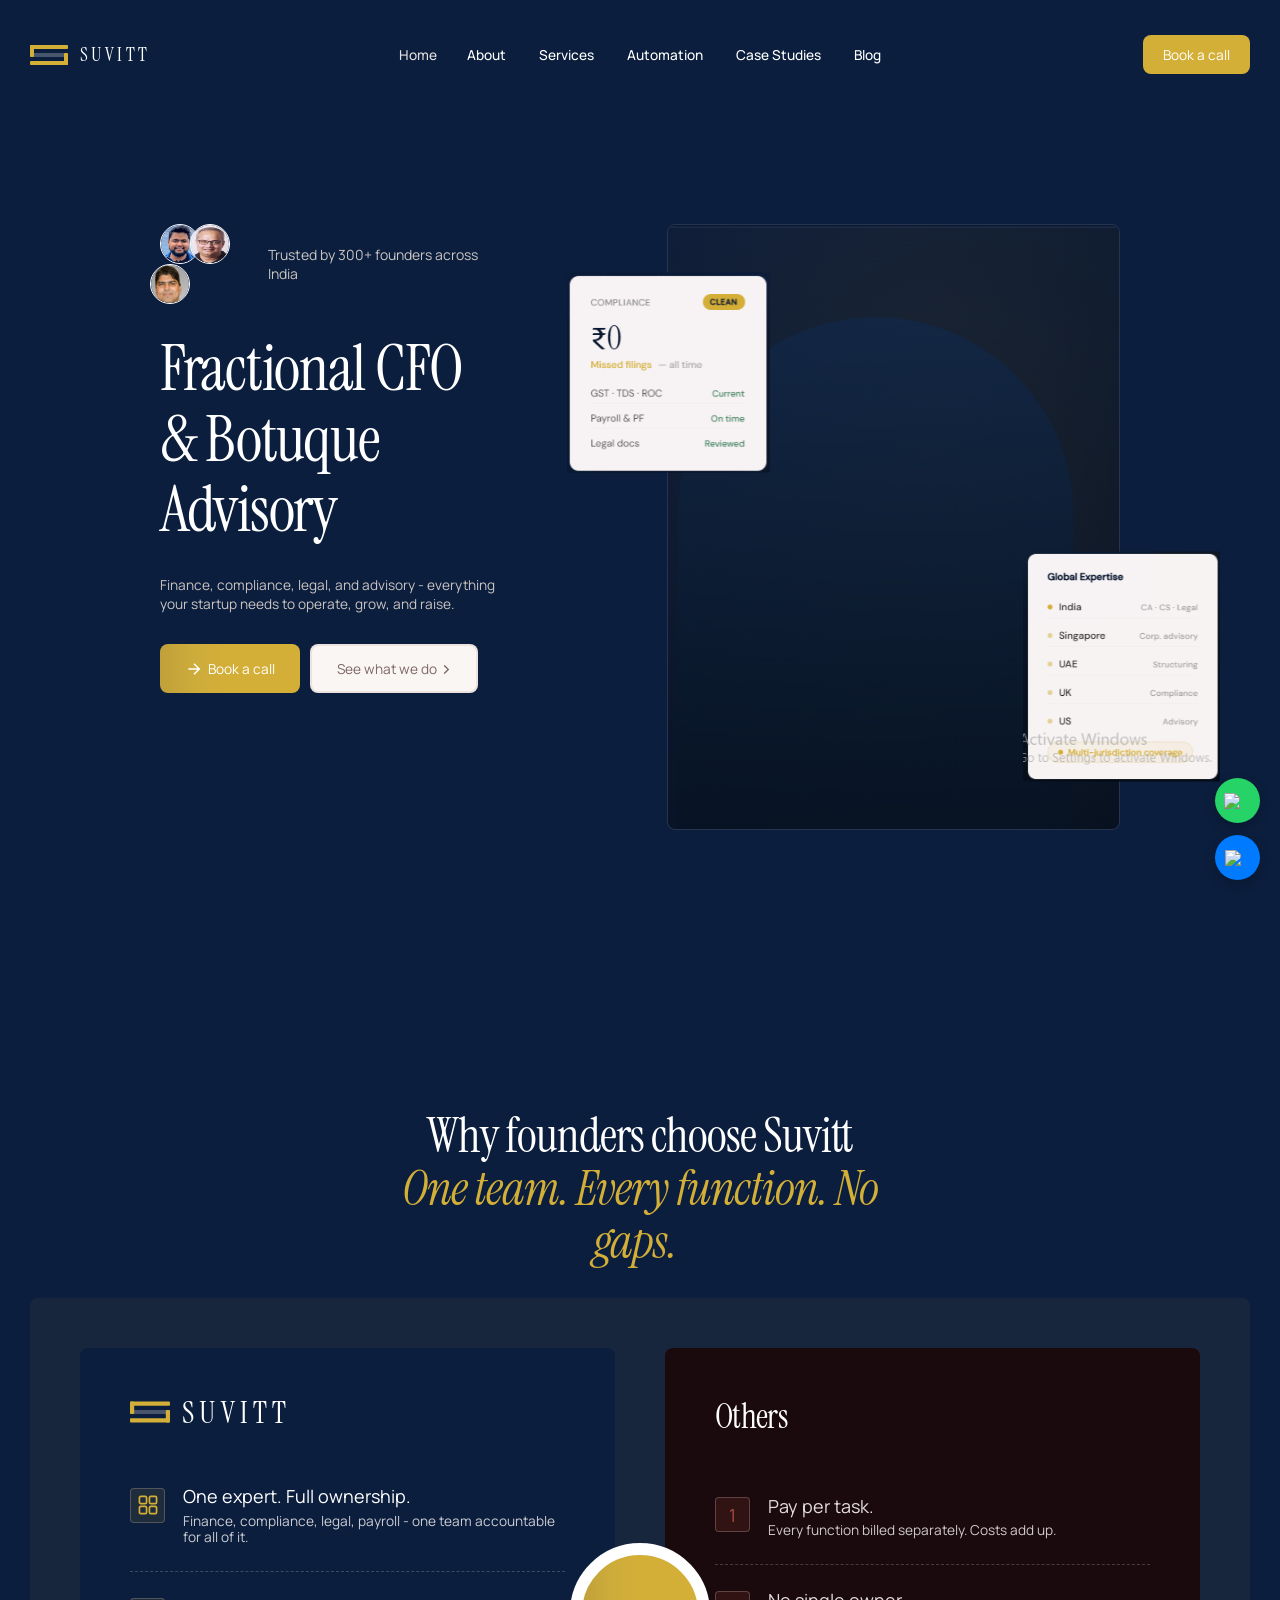
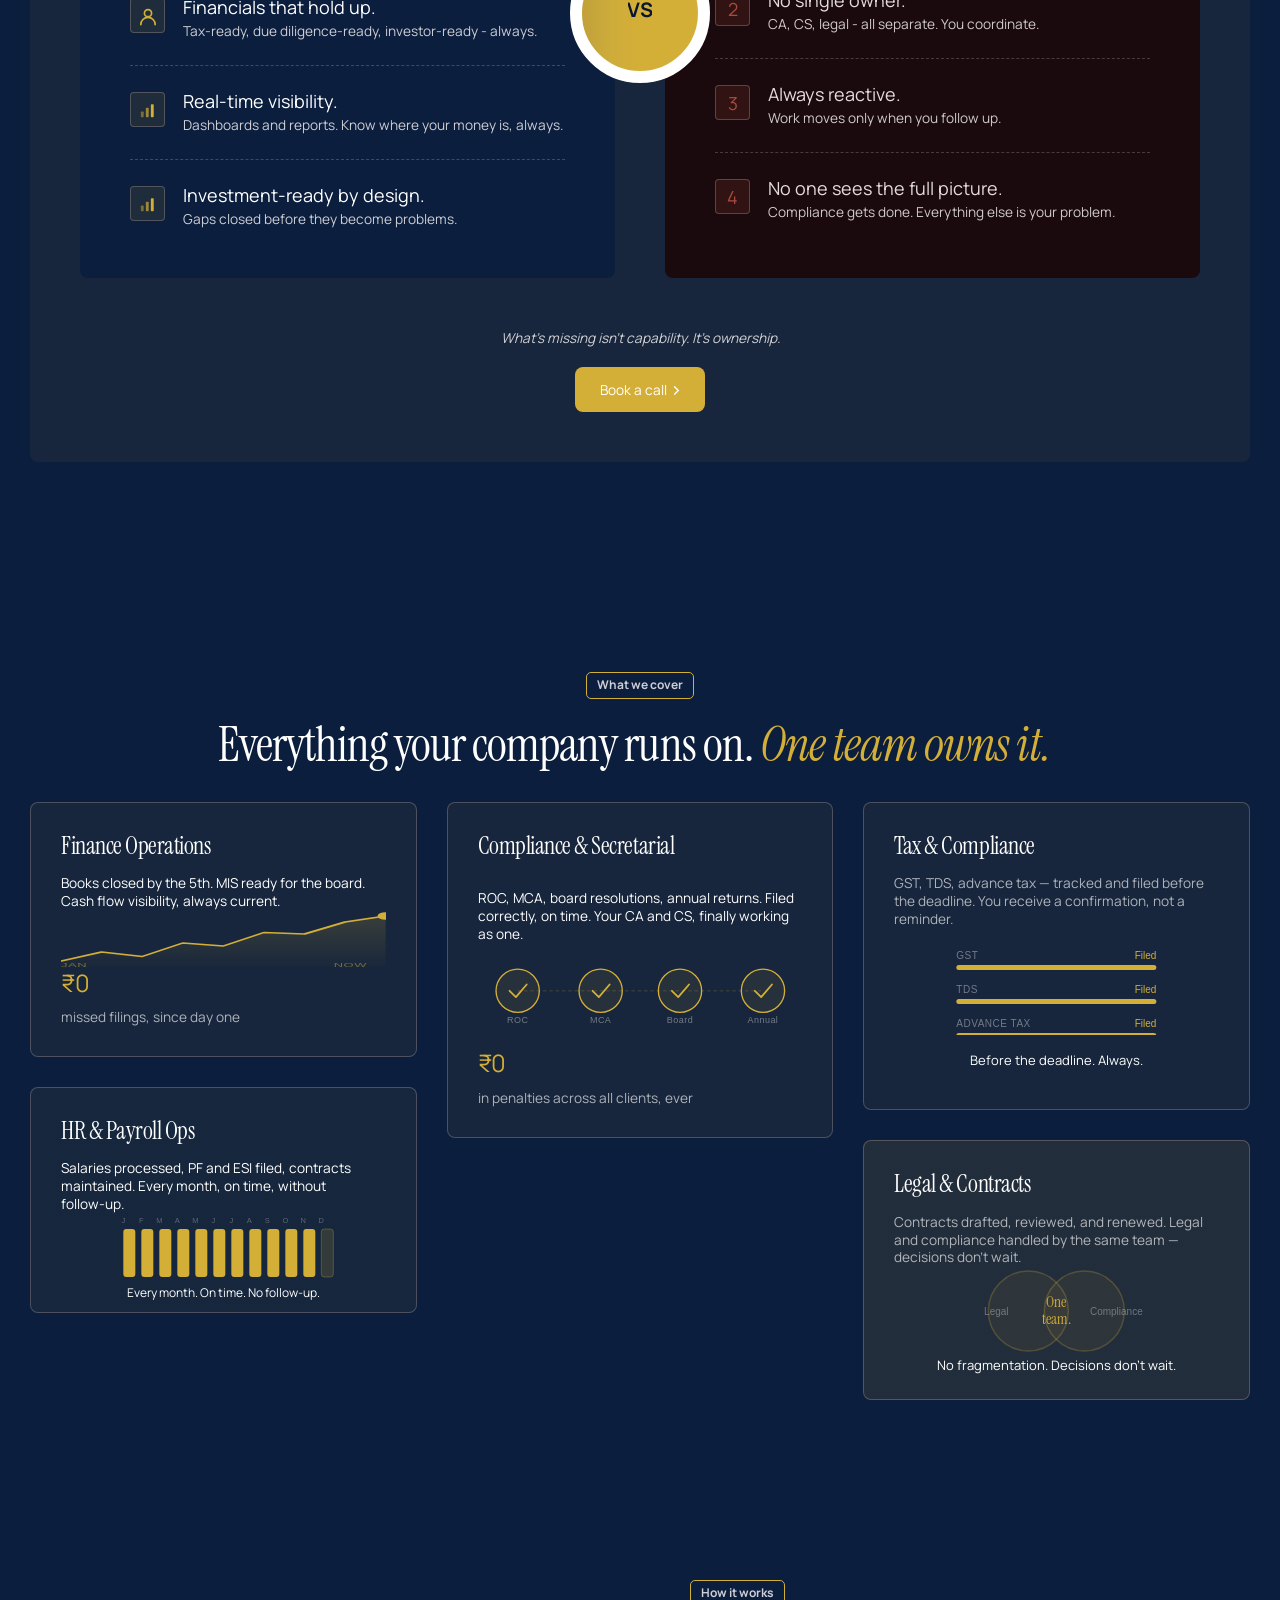
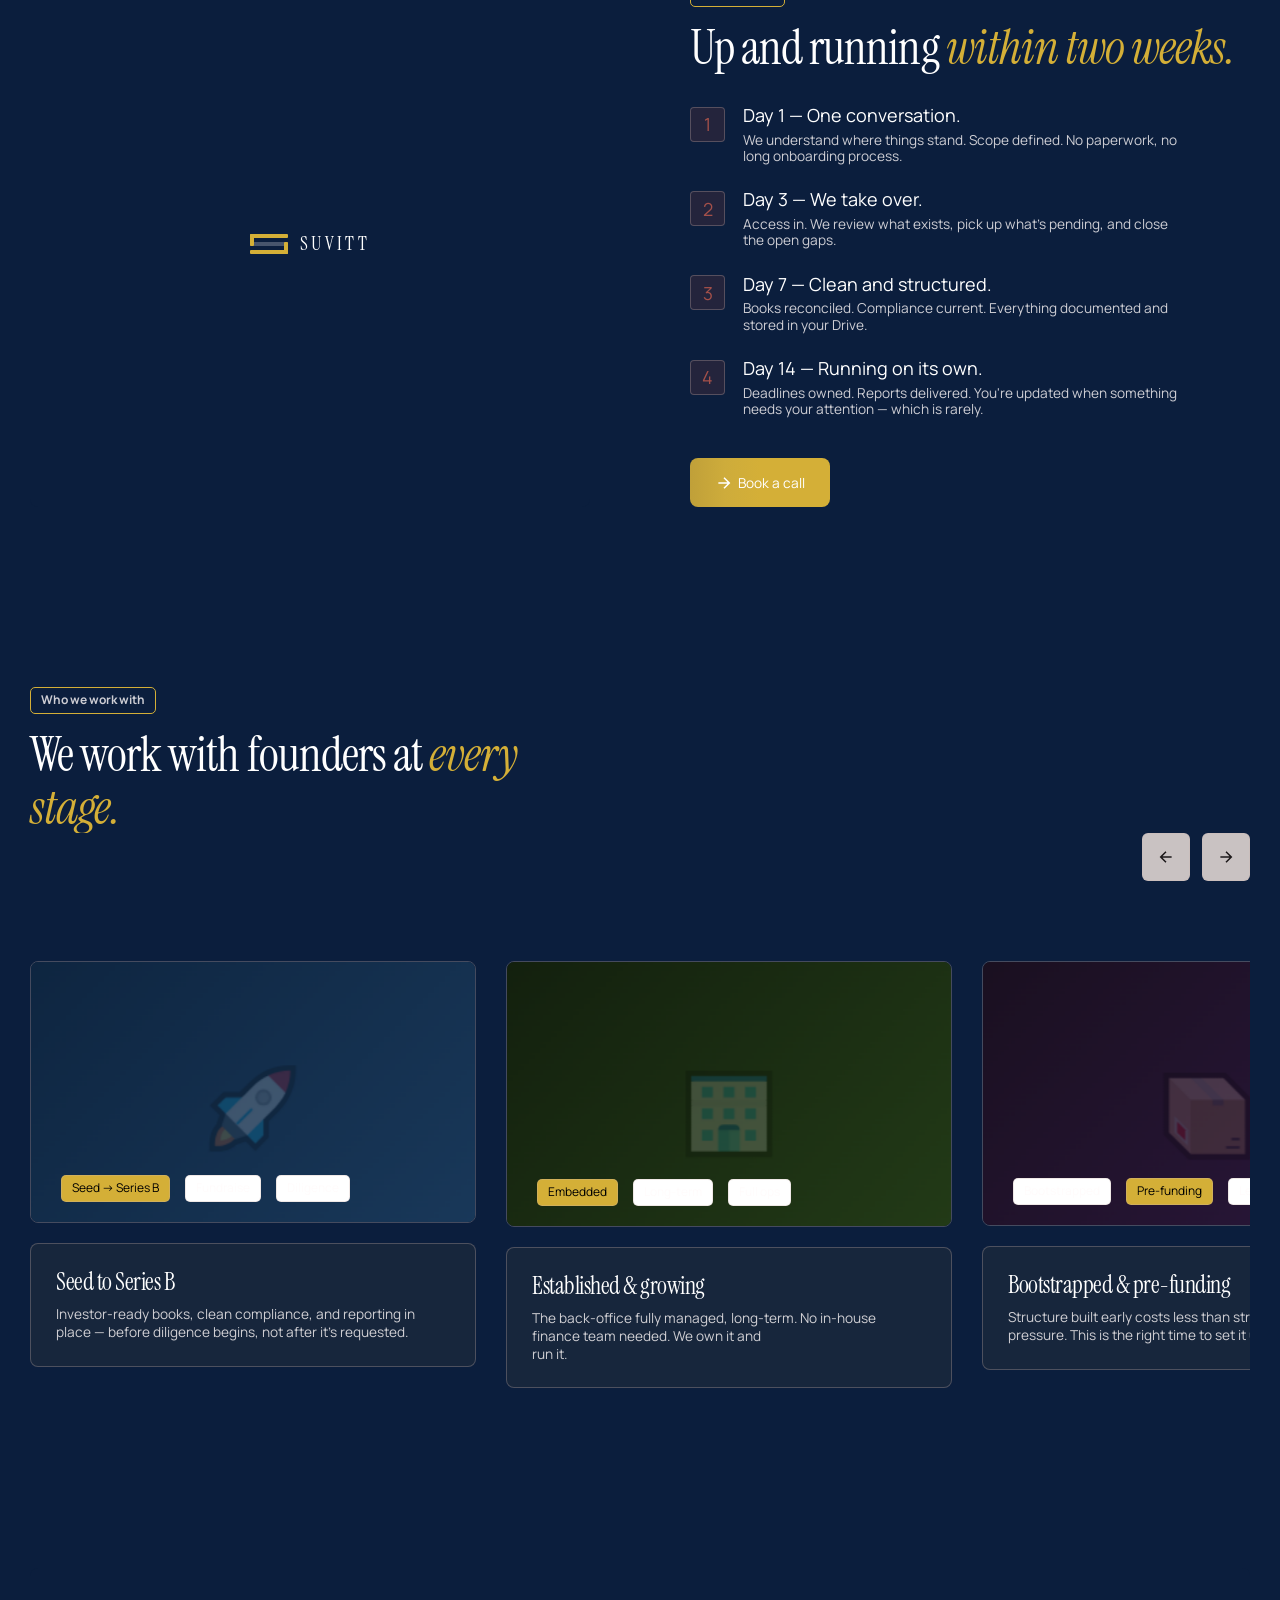
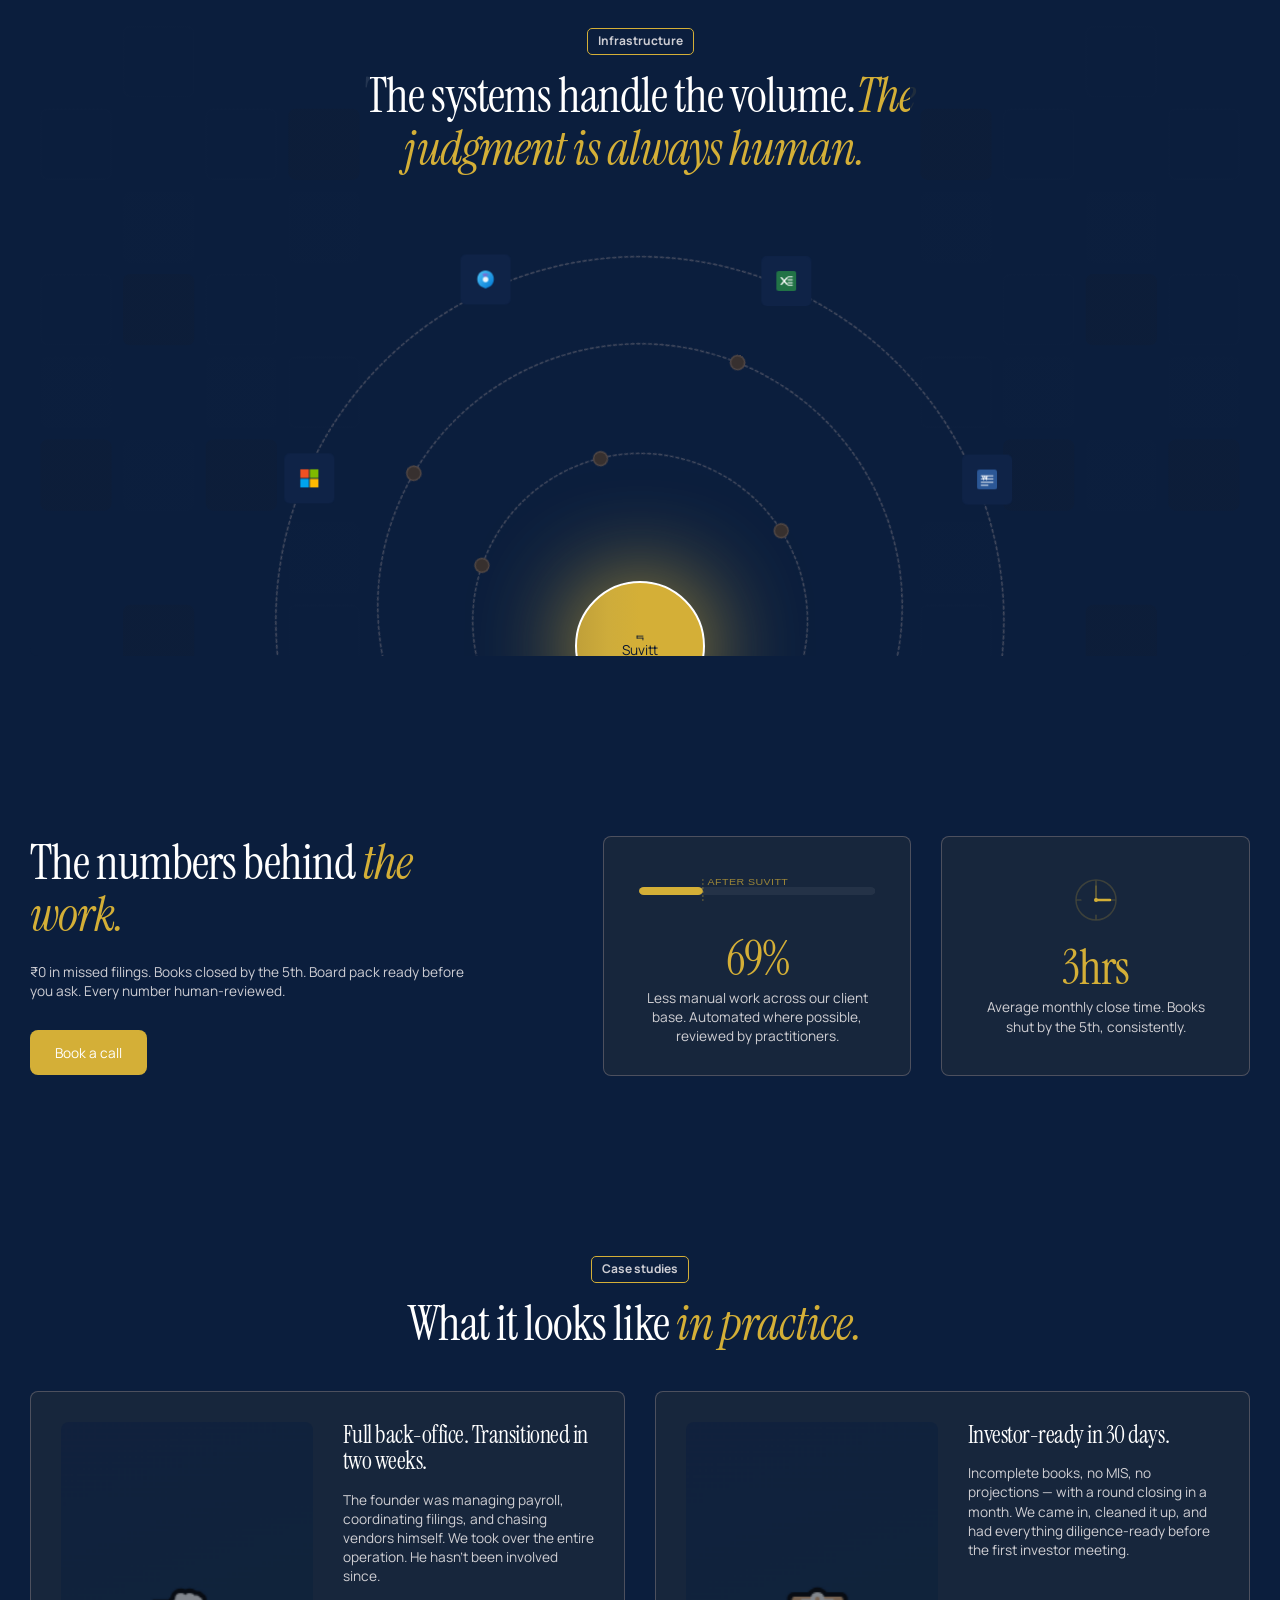
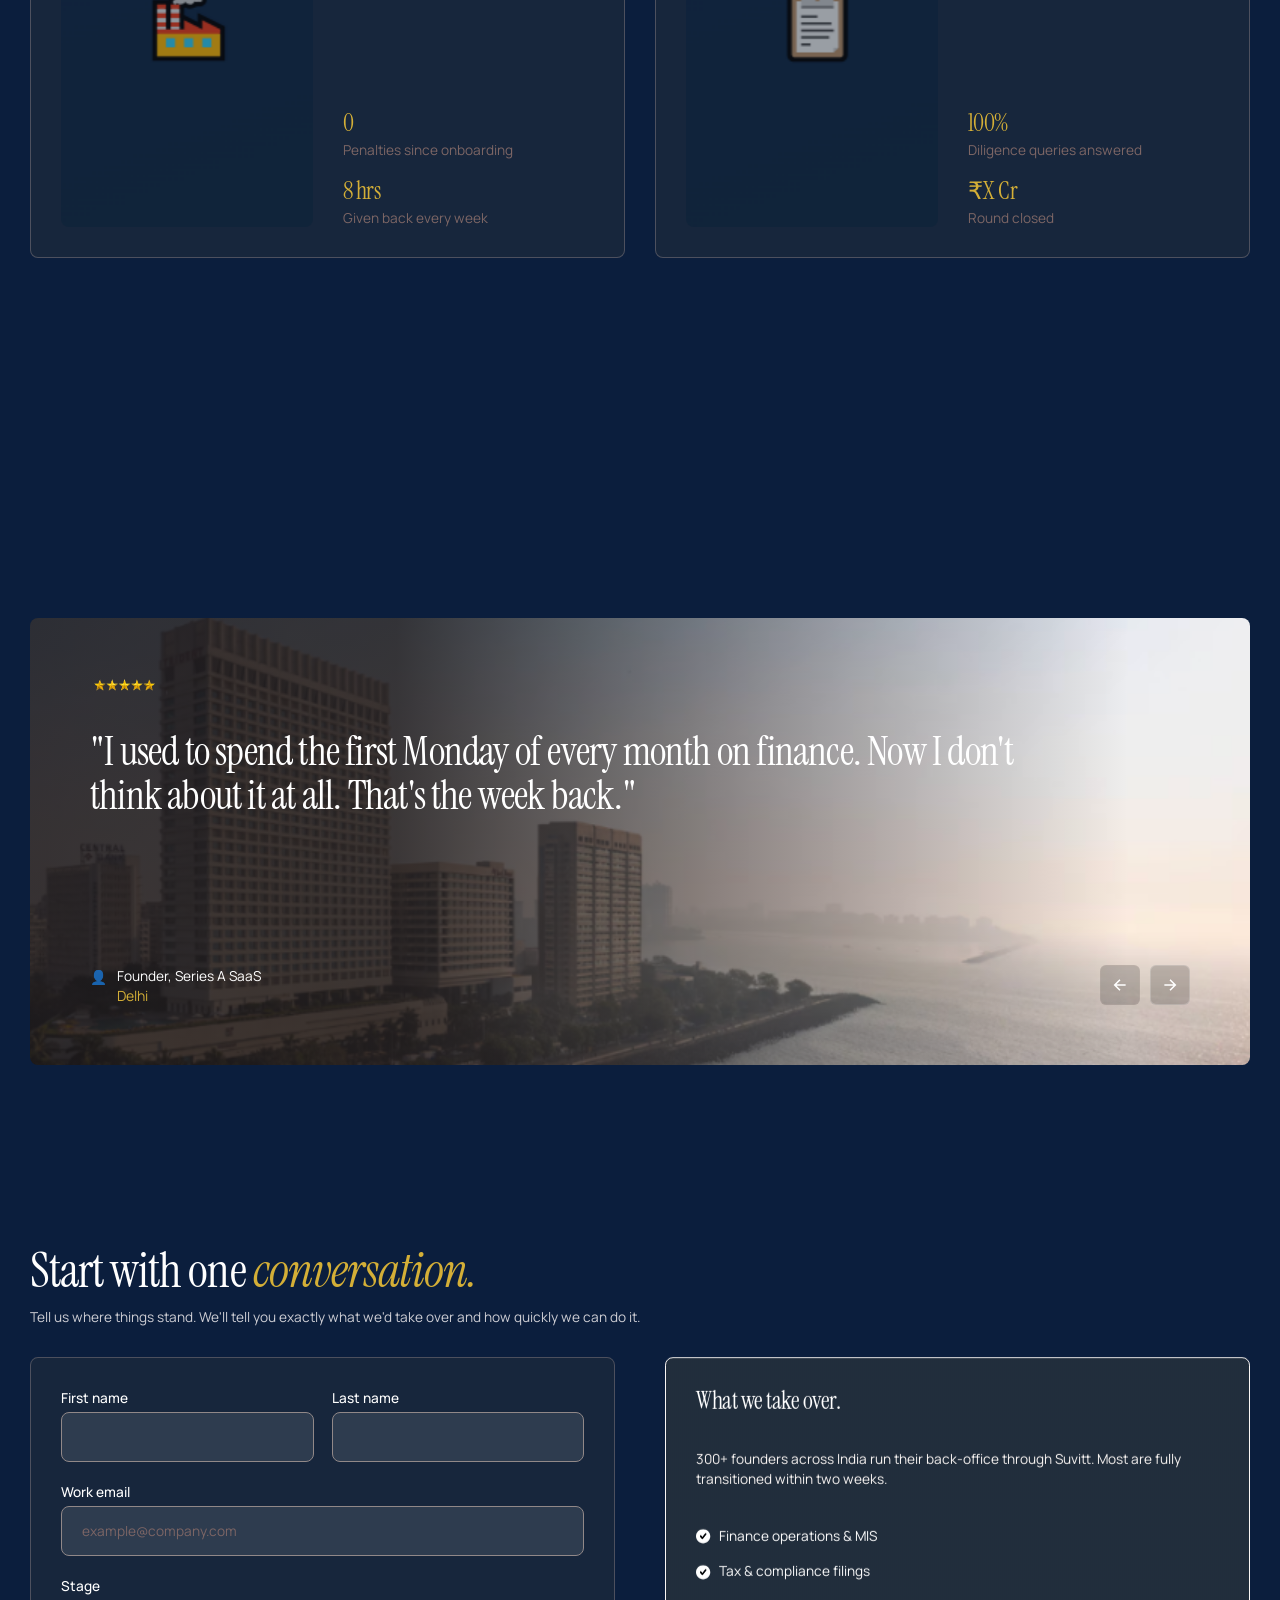
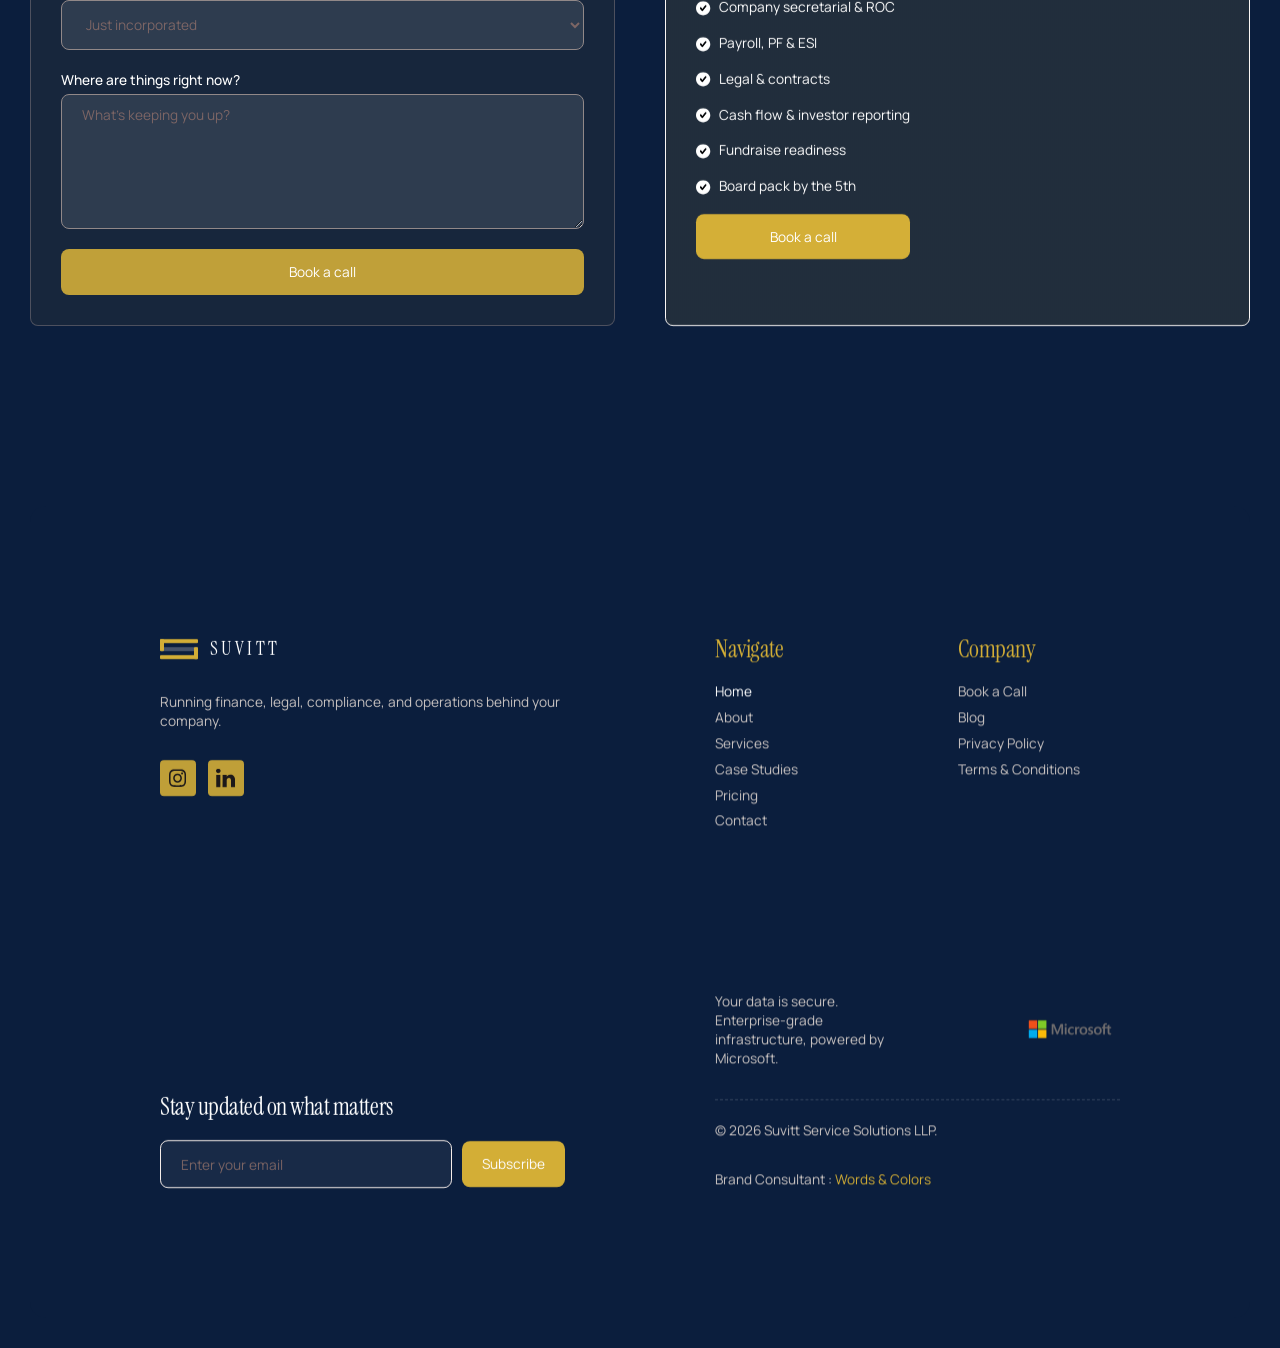
==== commit f98c2c52: "update" ====
--- a/index.html
+++ b/index.html
@@ -124,8 +124,8 @@
                     class="hero-avatar"></div><div>Trusted by 300+ founders across India</div></div><h1
                 data-w-id="d904d396-e6e0-4db4-a0c3-0abeae8f04b2"
                 style="opacity: 1; transform: translate3d(0px, 0px, 0px) scale3d(1, 1, 1) rotateX(0deg) rotateY(0deg) rotateZ(0deg) skew(0deg, 0deg); transform-style: preserve-3d;"
-                class="hero-title">Fractional CFO    <em role="text"
-                  class="text-linear" style="color:#d4af37">& Botuque Advisory</em></h1><p
+                class="hero-title">Fractional CFO & Botuque Advisory   <em role="text"
+                  class="text-linear" style="color:#d4af37"></em></h1><p
                 data-w-id="9865d062-6bef-341e-10d9-c34dfbf3bc05"
                 style="opacity: 1; transform: translate3d(0px, 0px, 0px) scale3d(1, 1, 1) rotateX(0deg) rotateY(0deg) rotateZ(0deg) skew(0deg, 0deg); transform-style: preserve-3d;"
                 class="hero-description">Finance, compliance, legal, and advisory - everything your startup needs to operate, grow, and raise.</p><div
@@ -211,70 +211,109 @@
           data-w-id="e06eccb9-edcc-0010-e208-fd069c9c8a4b"
           style="opacity: 1; transform: translate3d(0px, 0px, 0px) scale3d(1, 1, 1) rotateX(0deg) rotateY(0deg) rotateZ(0deg) skew(0deg, 0deg); transform-style: preserve-3d;"
           class="section-title text-center"><h2
-            class="inventory-section-title">A CA. A CS. A lawyer. <br><em role="text"
-              class="text-linear">And still, you're managing everything.</em></h2></div><div
+            class="inventory-section-title">Why founders choose Suvitt <br><em role="text"
+              class="text-linear">One team. Every function. No gaps.</em></h2></div><div
           data-w-id="bc773221-7416-14ff-c141-ea67c06512ed"
           style="opacity: 1; transform: translate3d(0px, 0px, 0px) scale3d(1, 1, 1) rotateX(0deg) rotateY(0deg) rotateZ(0deg) skew(0deg, 0deg); transform-style: preserve-3d; background: rgba(212, 175, 55, 0.06);"
           class="inventory-item" ><div class="w-layout-grid grid-inventory">
+                 <div
+              class="inventory-right">
+              <a href="index.html" id="w-node-e6ff9f79-f479-fa42-6f69-a3df18a8ef3f-18a8ef3c" aria-current="page" class="brand w-nav-brand w--current" aria-label="home" style="    display: flex;
+    align-items: center;
+    gap: 12px;">
+<svg width="40" height="28" viewBox="0 0 38 26" fill="none">
+      <rect x="0" y="3" width="38" height="4" rx="1" fill="#D4AF37"></rect>
+      <rect x="0" y="11" width="38" height="4" rx="1" fill="rgba(255,250,250,0.25)"></rect>
+      <rect x="0" y="19" width="38" height="4" rx="1" fill="#D4AF37"></rect>
+      <rect x="0" y="3" width="4" height="12" rx="1" fill="#D4AF37"></rect>
+      <rect x="34" y="11" width="4" height="12" rx="1" fill="#D4AF37"></rect>
+    </svg><span class="logo-wordmark" style="font-size: 30px;">SUVITT</span>
+           
+            </a>
+             <div
+                class="inventory-list"><div
+                  data-wf--inventory-list-item--variant="light"
+                  class="inventory-list-item"><div
+                    class="inventory-icon-round w-variant-4a2b762f-ecb7-4027-629e-411760215dea"><svg width="20" height="20" viewBox="0 0 14 14" fill="none"><rect x="1" y="1" width="5" height="5" rx="1" stroke="#D4AF37" stroke-width="1.2"></rect><rect x="8" y="1" width="5" height="5" rx="1" stroke="#D4AF37" stroke-width="1.2"></rect><rect x="1" y="8" width="5" height="5" rx="1" stroke="#D4AF37" stroke-width="1.2"></rect><rect x="8" y="8" width="5" height="5" rx="1" stroke="#D4AF37" stroke-width="1.2"></rect></svg></div><div
+                    class="inventory-list-wrap"><p
+                      class="inventory-list-title w-variant-4a2b762f-ecb7-4027-629e-411760215dea">One expert. Full ownership. </p><div
+                      class="inventory-list-text w-variant-4a2b762f-ecb7-4027-629e-411760215dea">Finance, compliance, legal, payroll - one team accountable for all of it.</div></div></div><div
+                  class="inventory-divider one"></div><div
+                  data-wf--inventory-list-item--variant="light"
+                  class="inventory-list-item"><div
+                    class="inventory-icon-round w-variant-4a2b762f-ecb7-4027-629e-411760215dea"><svg width="20" height="20" viewBox="0 0 14 14" fill="none"><circle cx="7" cy="5" r="2.5" stroke="#D4AF37" stroke-width="1.2" fill="none"></circle><path d="M2 13c0-2.8 2.2-5 5-5s5 2.2 5 5" stroke="#D4AF37" stroke-width="1.2" stroke-linecap="round" fill="none"></path></svg></div><div
+                    class="inventory-list-wrap"><p
+                      class="inventory-list-title w-variant-4a2b762f-ecb7-4027-629e-411760215dea">Financials that hold up. </p><div
+                      class="inventory-list-text w-variant-4a2b762f-ecb7-4027-629e-411760215dea">Tax-ready, due diligence-ready, investor-ready - always.
+</div></div></div><div
+                  class="inventory-divider one"></div><div
+                  data-wf--inventory-list-item--variant="light"
+                  class="inventory-list-item"><div
+                    class="inventory-icon-round w-variant-4a2b762f-ecb7-4027-629e-411760215dea"><svg width="20" height="20" viewBox="0 0 14 14" fill="none"><rect x="2" y="8" width="2" height="4" rx="0.5" fill="#D4AF37" opacity="0.5"></rect><rect x="5.5" y="5.5" width="2" height="6.5" rx="0.5" fill="#D4AF37" opacity="0.7"></rect><rect x="9" y="3" width="2" height="9" rx="0.5" fill="#D4AF37"></rect></svg></div><div
+                    class="inventory-list-wrap"><p
+                      class="inventory-list-title w-variant-4a2b762f-ecb7-4027-629e-411760215dea">Real-time visibility. </p><div
+                      class="inventory-list-text w-variant-4a2b762f-ecb7-4027-629e-411760215dea">Dashboards and reports. Know where your money is, always.</div></div></div>
+                      <div
+                  class="inventory-divider one"></div><div
+                  data-wf--inventory-list-item--variant="light"
+                  class="inventory-list-item"><div
+                    class="inventory-icon-round w-variant-4a2b762f-ecb7-4027-629e-411760215dea"><svg width="20" height="20" viewBox="0 0 14 14" fill="none"><rect x="2" y="8" width="2" height="4" rx="0.5" fill="#D4AF37" opacity="0.5"></rect><rect x="5.5" y="5.5" width="2" height="6.5" rx="0.5" fill="#D4AF37" opacity="0.7"></rect><rect x="9" y="3" width="2" height="9" rx="0.5" fill="#D4AF37"></rect></svg></div><div
+                    class="inventory-list-wrap"><p
+                      class="inventory-list-title w-variant-4a2b762f-ecb7-4027-629e-411760215dea">Investment-ready by design. </p><div
+                      class="inventory-list-text w-variant-4a2b762f-ecb7-4027-629e-411760215dea">Gaps closed before they become problems.</div></div></div>
+                    </div></div>
             <div
-              class="inventory-left" style="background: rgba(28, 6, 6, 0.85);"><h3 class="inventory-title">The problem
+              class="inventory-left" style="background: rgba(28, 6, 6, 0.85);"><h3 class="inventory-title">Others
               </h3><div class="inventory-list"><div
                   data-wf--inventory-list-item--variant="dark"
                   class="inventory-list-item"><div
                     class="inventory-icon-round"><div
                       class="inventory-number">1</div></div><div
                     class="inventory-list-wrap"><p
-                      class="inventory-list-title" style="color: rgb(228, 220, 220);">No single owner. </p><div
-                      class="inventory-list-text">Every filing, vendor, and deadline sits in your inbox. The work moves only when you follow up.</div></div></div><div
+                      class="inventory-list-title" style="color: rgb(228, 220, 220);">Pay per task. </p><div
+                      class="inventory-list-text">Every function billed separately. Costs add up.</div></div></div><div
                   class="inventory-divider"></div><div
                   data-wf--inventory-list-item--variant="dark"
                   class="inventory-list-item"><div
                     class="inventory-icon-round"><div
                       class="inventory-number">2</div></div><div
                     class="inventory-list-wrap"><p
-                      class="inventory-list-title"style="color: rgb(228, 220, 220);">Your advisors don't coordinate.</p><div
-                      class="inventory-list-text">Your CA files returns. Your CS handles MCA. No one sees the full picture. You become the system.</div></div></div><div
+                      class="inventory-list-title"style="color: rgb(228, 220, 220);">No single owner.</p><div
+                      class="inventory-list-text">CA, CS, legal - all separate. You coordinate.</div></div></div><div
                   class="inventory-divider"></div><div
                   data-wf--inventory-list-item--variant="dark"
                   class="inventory-list-item"><div
                     class="inventory-icon-round"><div
                       class="inventory-number">3</div></div><div
                     class="inventory-list-wrap"><p
-                      class="inventory-list-title"style="color: rgb(228, 220, 220);">Financial decisions, without financial leadership.</p><div class="inventory-list-text">Cash flow, runway, fundraise prep — handled as and when. Not by design. That's the gap Suvitt fills.</div></div></div></div></div>
-                      <div
-              class="inventory-right"><h3
-                class="inventory-title text-white">With Suvitt</h3><div
-                class="inventory-list"><div
-                  data-wf--inventory-list-item--variant="light"
+                      class="inventory-list-title"style="color: rgb(228, 220, 220);">Always reactive.</p><div class="inventory-list-text">Work moves only when you follow up.</div></div></div>
+                    <div
+                  class="inventory-divider"></div><div
+                  data-wf--inventory-list-item--variant="dark"
                   class="inventory-list-item"><div
-                    class="inventory-icon-round w-variant-4a2b762f-ecb7-4027-629e-411760215dea"><svg width="20" height="20" viewBox="0 0 14 14" fill="none"><rect x="1" y="1" width="5" height="5" rx="1" stroke="#D4AF37" stroke-width="1.2"></rect><rect x="8" y="1" width="5" height="5" rx="1" stroke="#D4AF37" stroke-width="1.2"></rect><rect x="1" y="8" width="5" height="5" rx="1" stroke="#D4AF37" stroke-width="1.2"></rect><rect x="8" y="8" width="5" height="5" rx="1" stroke="#D4AF37" stroke-width="1.2"></rect></svg></div><div
+                    class="inventory-icon-round"><div
+                      class="inventory-number">4</div></div><div
                     class="inventory-list-wrap"><p
-                      class="inventory-list-title w-variant-4a2b762f-ecb7-4027-629e-411760215dea">One team. Complete ownership. </p><div
-                      class="inventory-list-text w-variant-4a2b762f-ecb7-4027-629e-411760215dea">Finance, compliance, payroll, secretarial, legal — one accountable team. You don't coordinate. We do.</div></div></div><div
-                  class="inventory-divider one"></div><div
-                  data-wf--inventory-list-item--variant="light"
-                  class="inventory-list-item"><div
-                    class="inventory-icon-round w-variant-4a2b762f-ecb7-4027-629e-411760215dea"><svg width="20" height="20" viewBox="0 0 14 14" fill="none"><circle cx="7" cy="5" r="2.5" stroke="#D4AF37" stroke-width="1.2" fill="none"></circle><path d="M2 13c0-2.8 2.2-5 5-5s5 2.2 5 5" stroke="#D4AF37" stroke-width="1.2" stroke-linecap="round" fill="none"></path></svg></div><div
-                    class="inventory-list-wrap"><p
-                      class="inventory-list-title w-variant-4a2b762f-ecb7-4027-629e-411760215dea">Fractional CFO. Full capability. </p><div
-                      class="inventory-list-text w-variant-4a2b762f-ecb7-4027-629e-411760215dea">Cash flow, fundraise preparation, investor reporting — led by practitioners with 12+ years of doing exactly this.</div></div></div><div
-                  class="inventory-divider one"></div><div
-                  data-wf--inventory-list-item--variant="light"
-                  class="inventory-list-item"><div
-                    class="inventory-icon-round w-variant-4a2b762f-ecb7-4027-629e-411760215dea"><svg width="20" height="20" viewBox="0 0 14 14" fill="none"><rect x="2" y="8" width="2" height="4" rx="0.5" fill="#D4AF37" opacity="0.5"></rect><rect x="5.5" y="5.5" width="2" height="6.5" rx="0.5" fill="#D4AF37" opacity="0.7"></rect><rect x="9" y="3" width="2" height="9" rx="0.5" fill="#D4AF37"></rect></svg></div><div
-                    class="inventory-list-wrap"><p
-                      class="inventory-list-title w-variant-4a2b762f-ecb7-4027-629e-411760215dea">Proactive by design. </p><div
-                      class="inventory-list-text w-variant-4a2b762f-ecb7-4027-629e-411760215dea">Deadlines tracked. Filings done. Issues surfaced before they become problems. You hear about it when it's resolved.</div></div></div></div></div><div
-              class="inventory-center">
-             <svg width="24" height="24" viewBox="0 0 24 24" fill="none">
-          <rect x="2" y="5" width="20" height="2.5" fill="#081630"></rect><rect x="2" y="11" width="20" height="2.5" fill="#081630"></rect>
-          <rect x="2" y="5" width="2.5" height="8.5" fill="#081630"></rect><rect x="19.5" y="11" width="2.5" height="8" fill="#081630"></rect>
-        </svg>
-              <!-- <img
-                src="./suvitt/69731d78a5e5c6351c94cc96_icon-07.svg"
-                loading="lazy" alt="Icon"
-                class="inventory-center-icon"> -->
-                <div style="color: #081630;">Suvitt</div></div></div><div
+                      class="inventory-list-title"style="color: rgb(228, 220, 220);">No one sees the full picture.</p><div class="inventory-list-text">Compliance gets done. Everything else is your problem.</div></div></div></div></div>
+                 <div class="inventory-center">
+  <svg width="24" height="24" viewBox="0 0 24 24" fill="none">
+
+    <!-- Existing shapes -->
+    <!-- <rect x="2" y="5" width="20" height="2.5" fill="#081630"></rect>
+    <rect x="2" y="11" width="20" height="2.5" fill="#081630"></rect>
+    <rect x="2" y="5" width="2.5" height="8.5" fill="#081630"></rect>
+    <rect x="19.5" y="11" width="2.5" height="8" fill="#081630"></rect> -->
+
+    <!-- VS Text -->
+    <text x="12" y="16" text-anchor="middle" fill="#081630" font-size="20" font-weight="bold">
+      VS
+    </text>
+
+  </svg>
+
+  <!-- <div style="color: #081630;">Suvitt</div> -->
+</div>
+              </div><div
             class="inventory-bottom"><p class="no-margin-bottom"><i>What's missing isn't capability. It's ownership.</i></p><a
               data-w-id="5560abde-5b52-a03d-ba65-a2f636c7b966"
               href="contact_us.html"
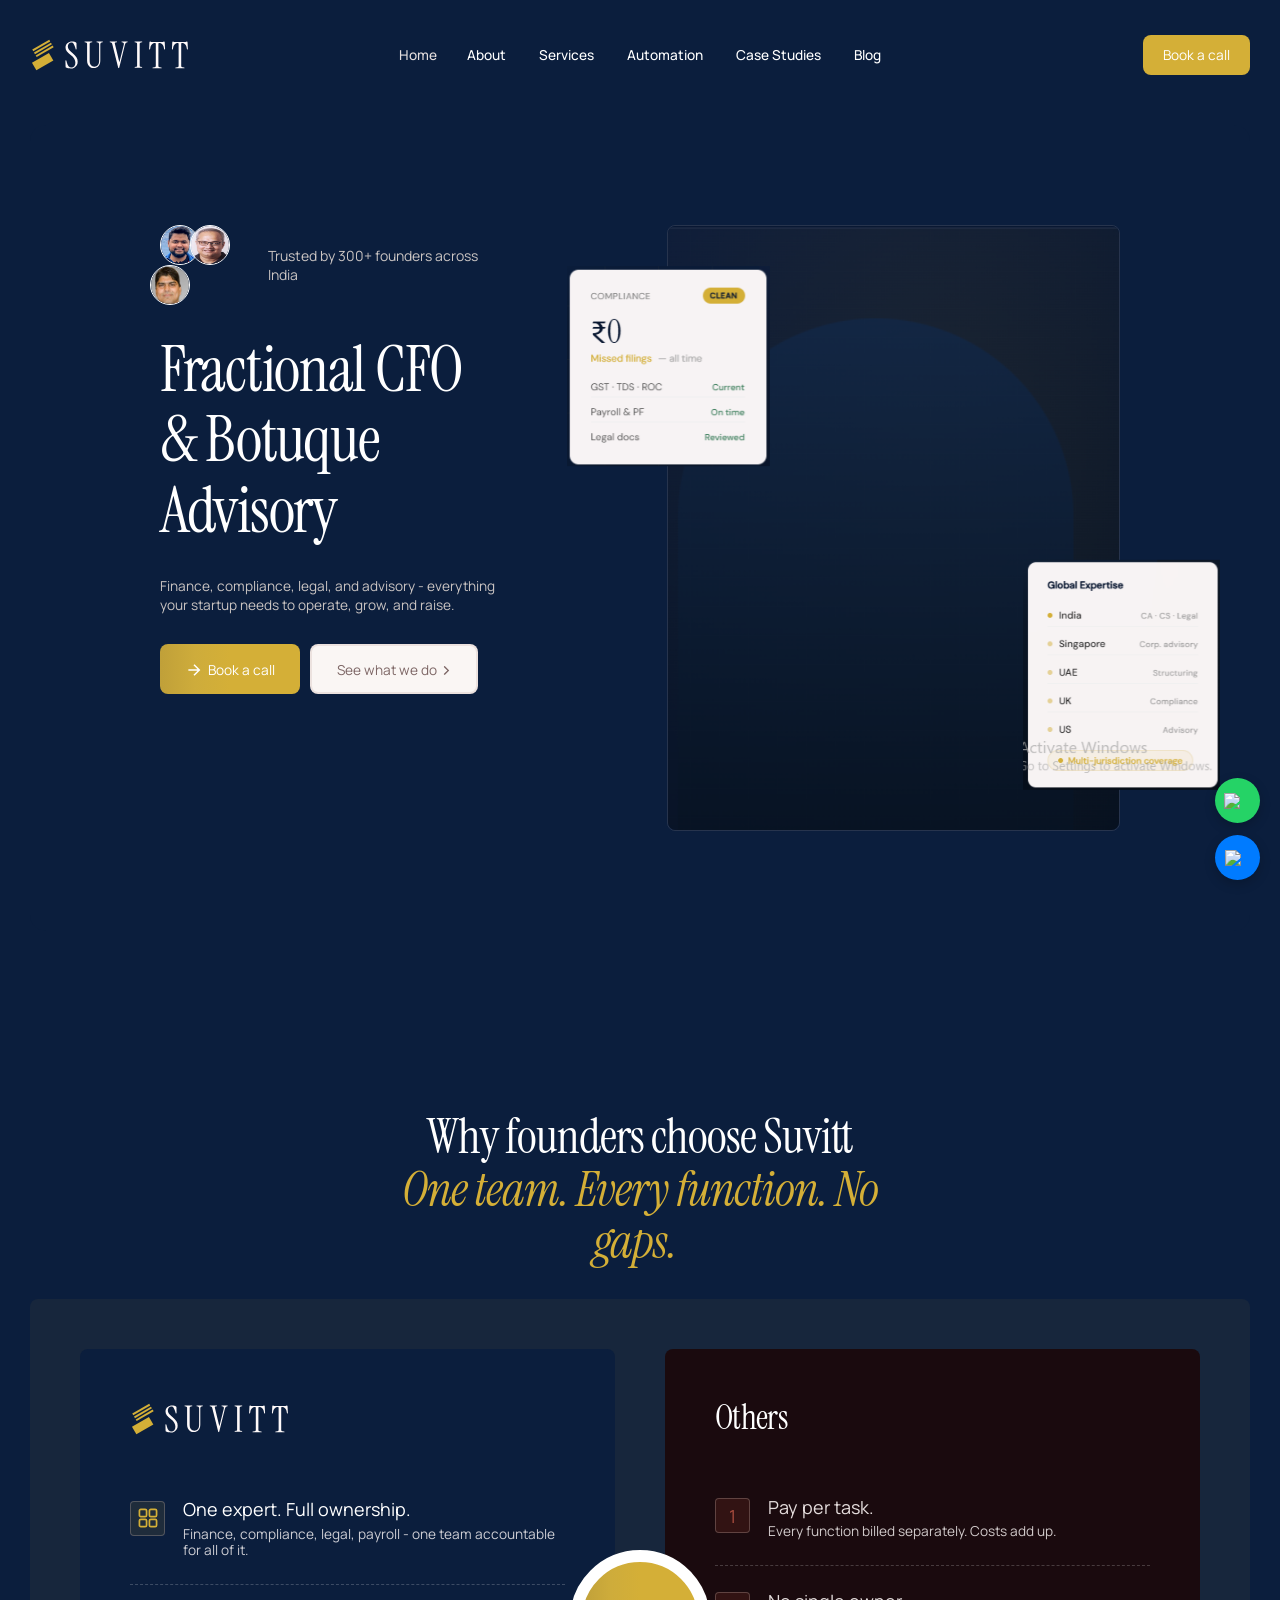
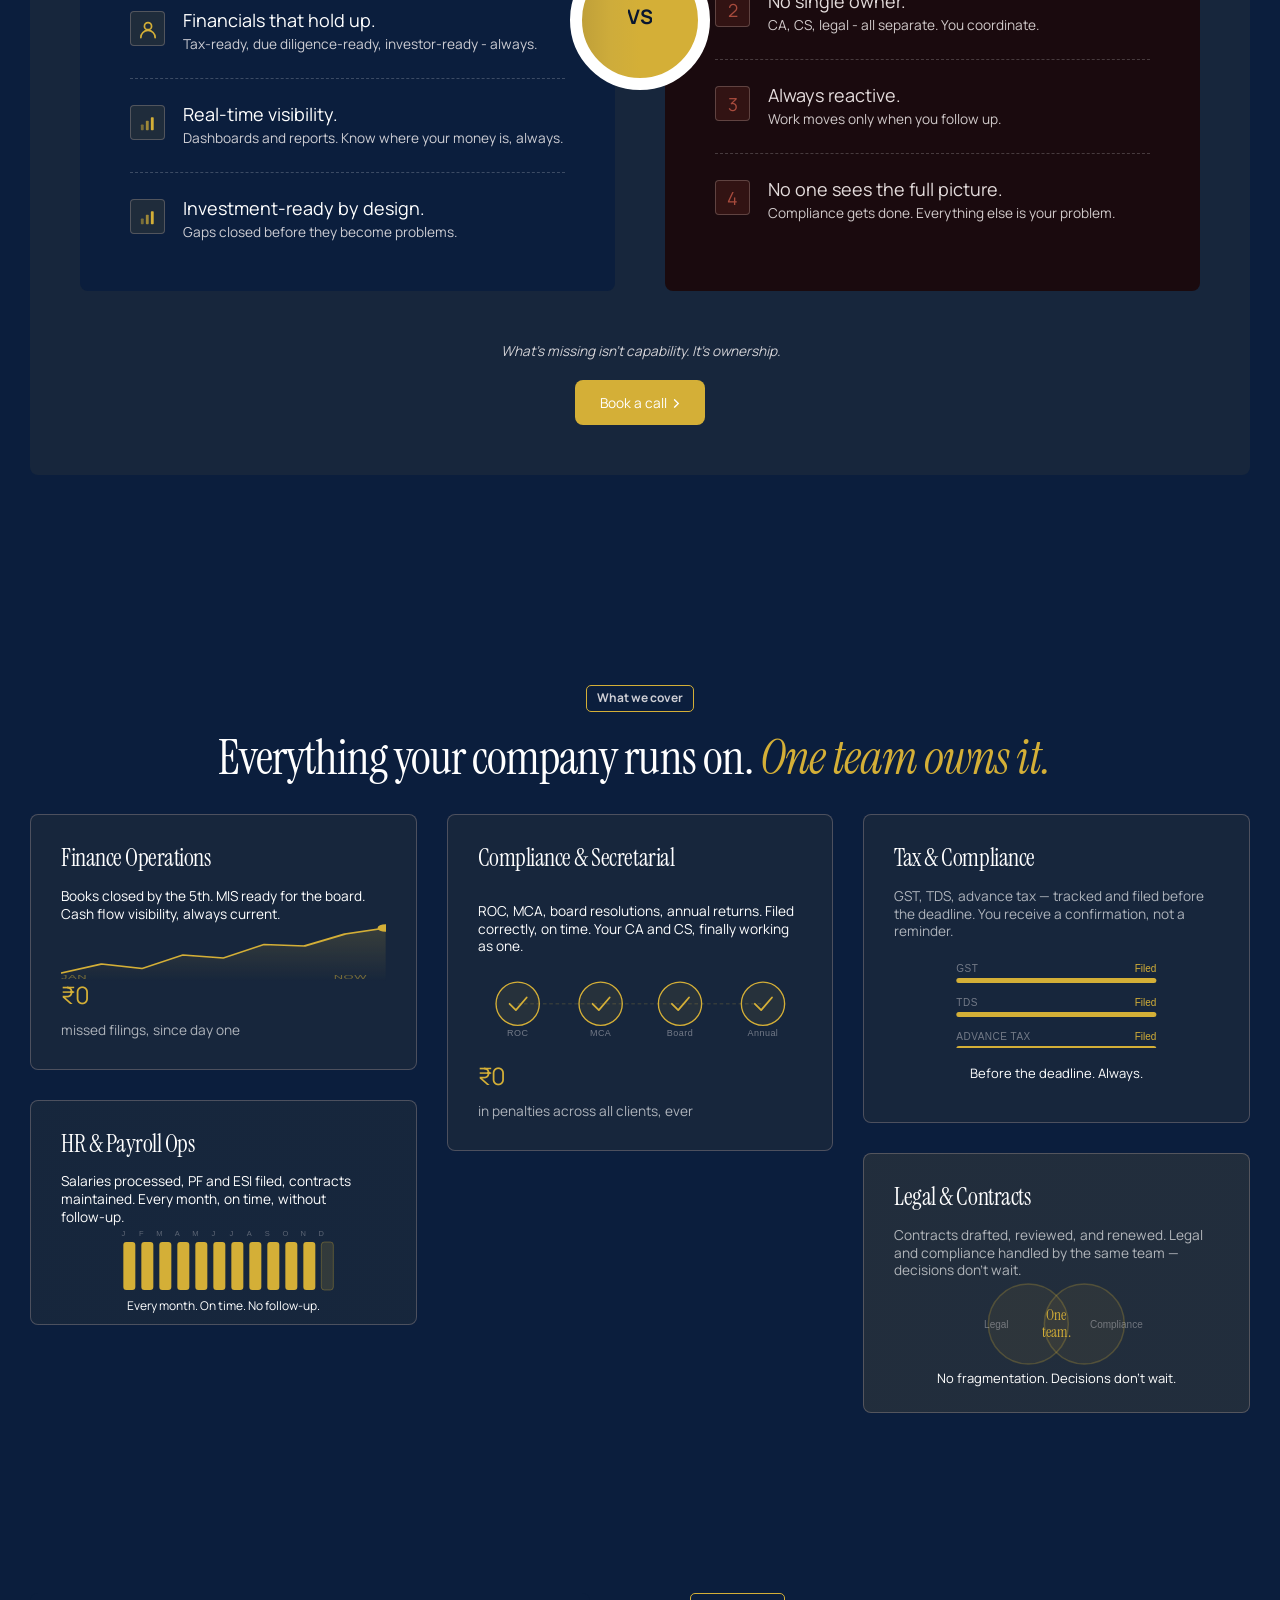
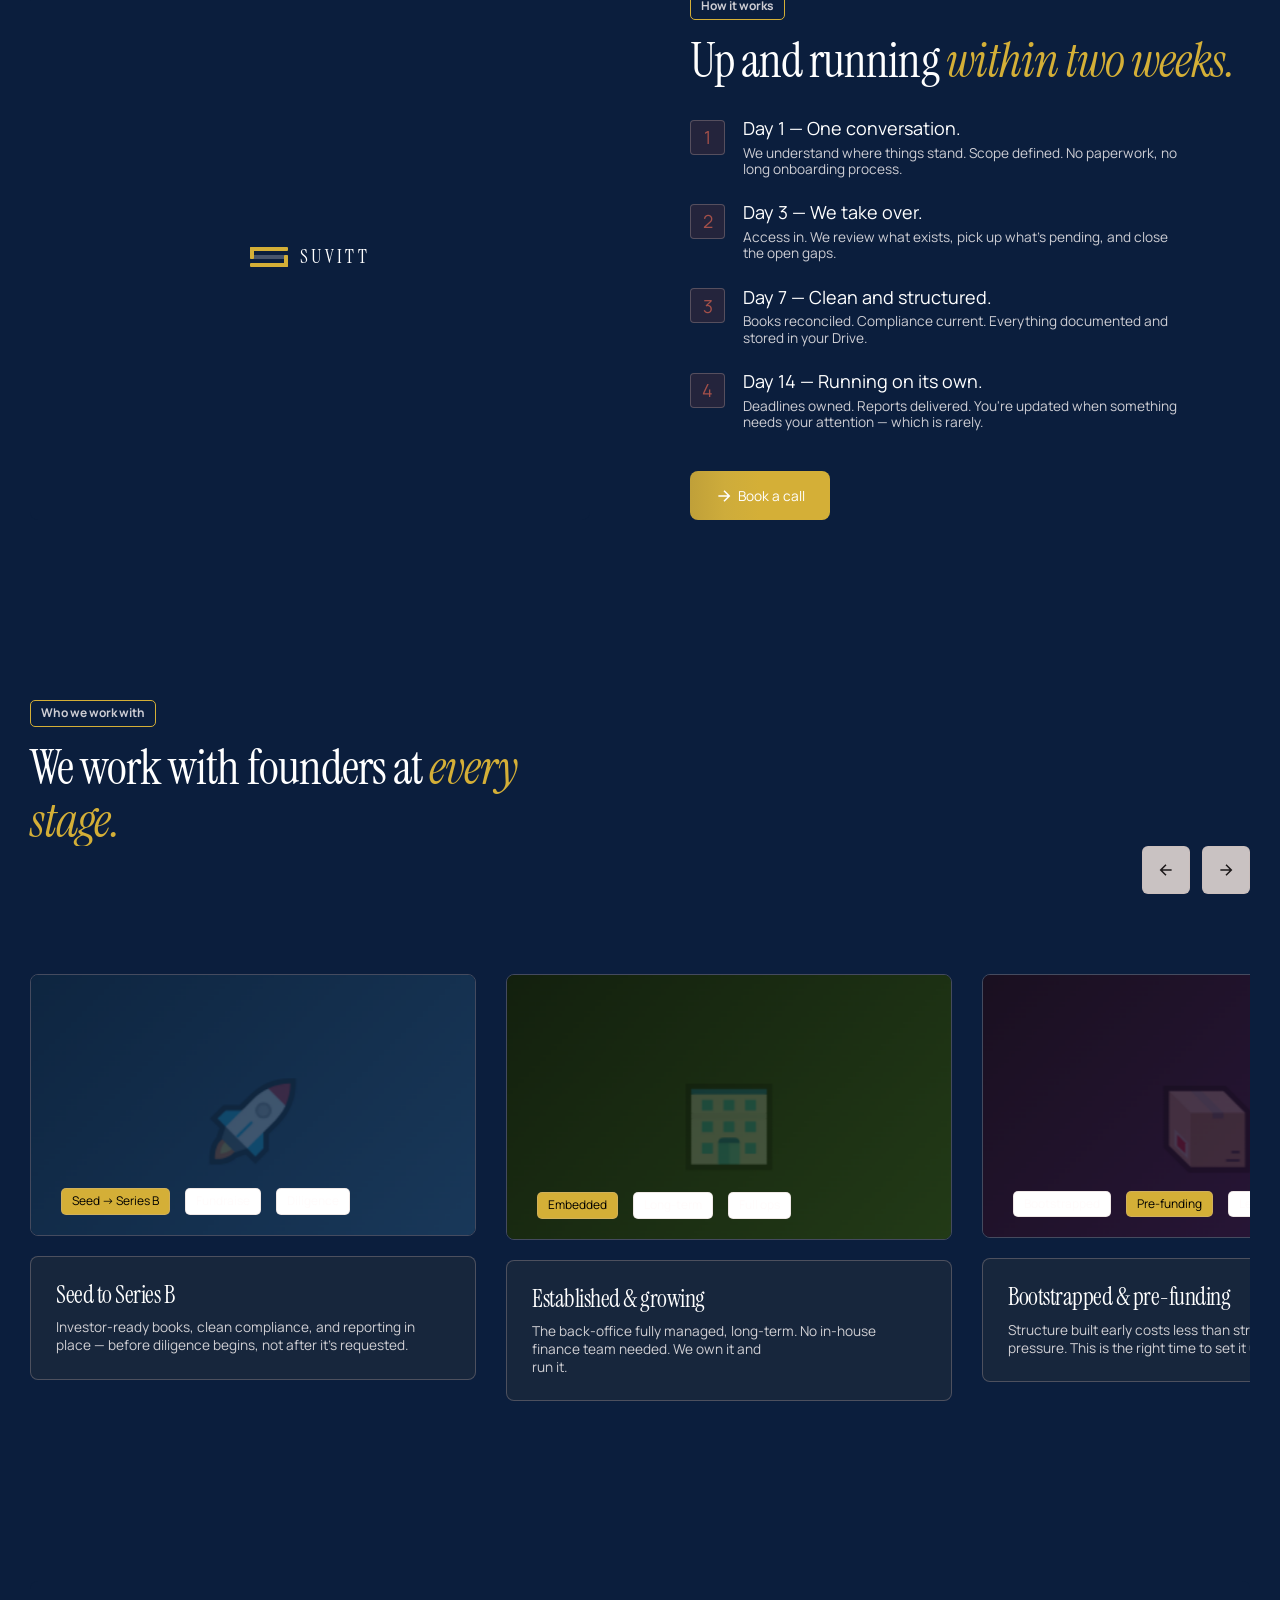
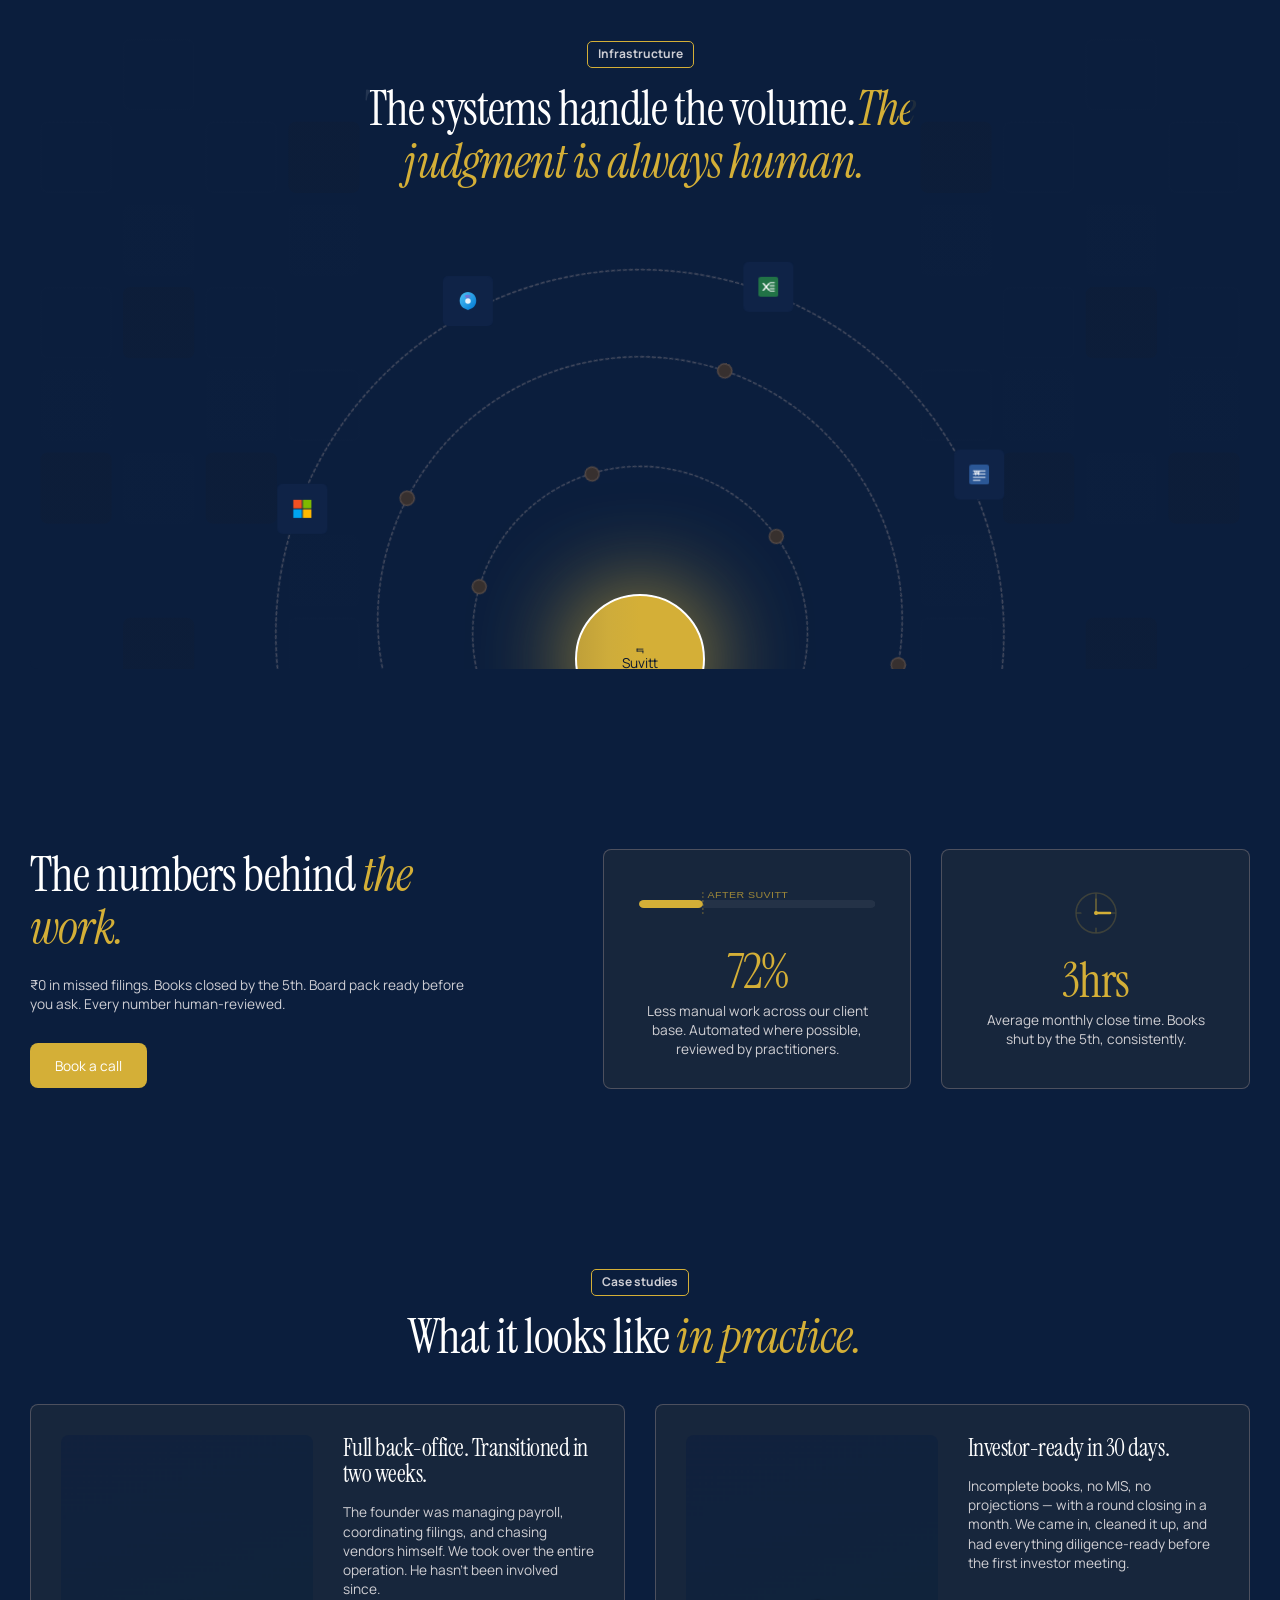
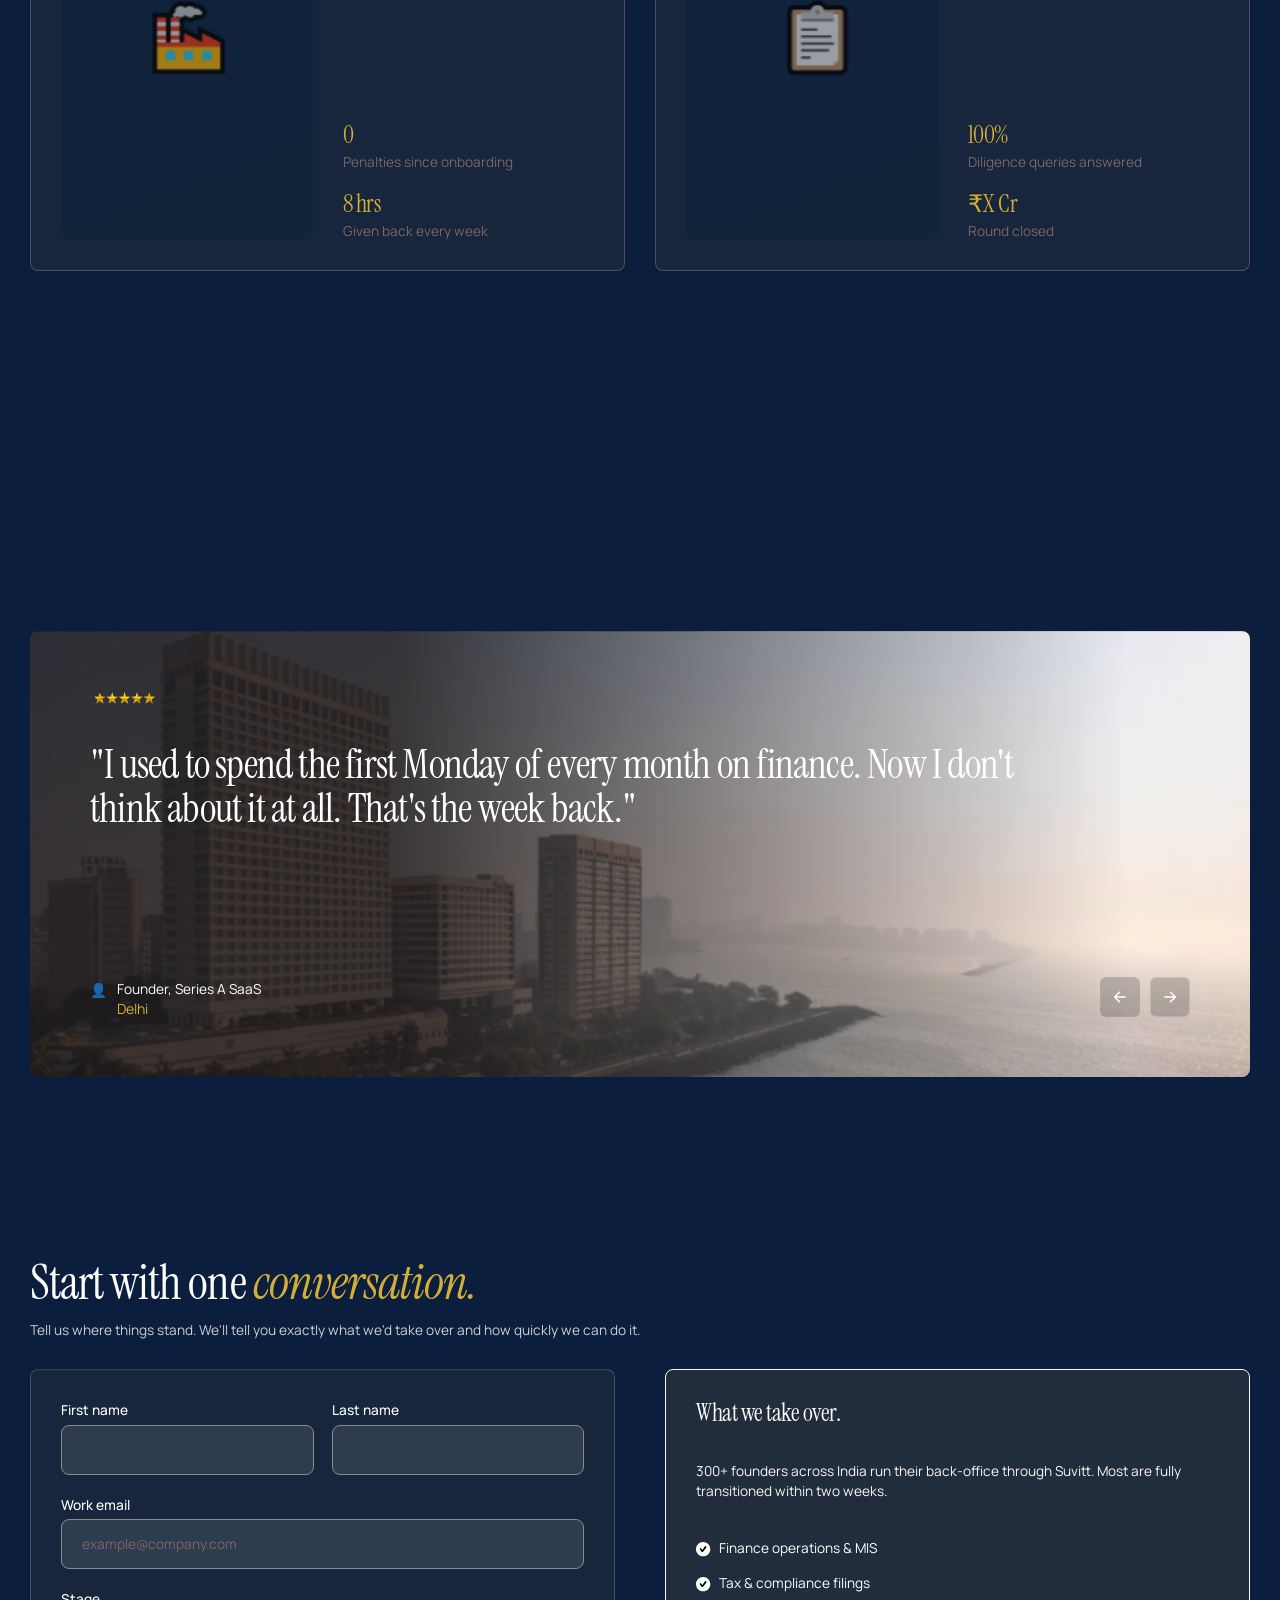
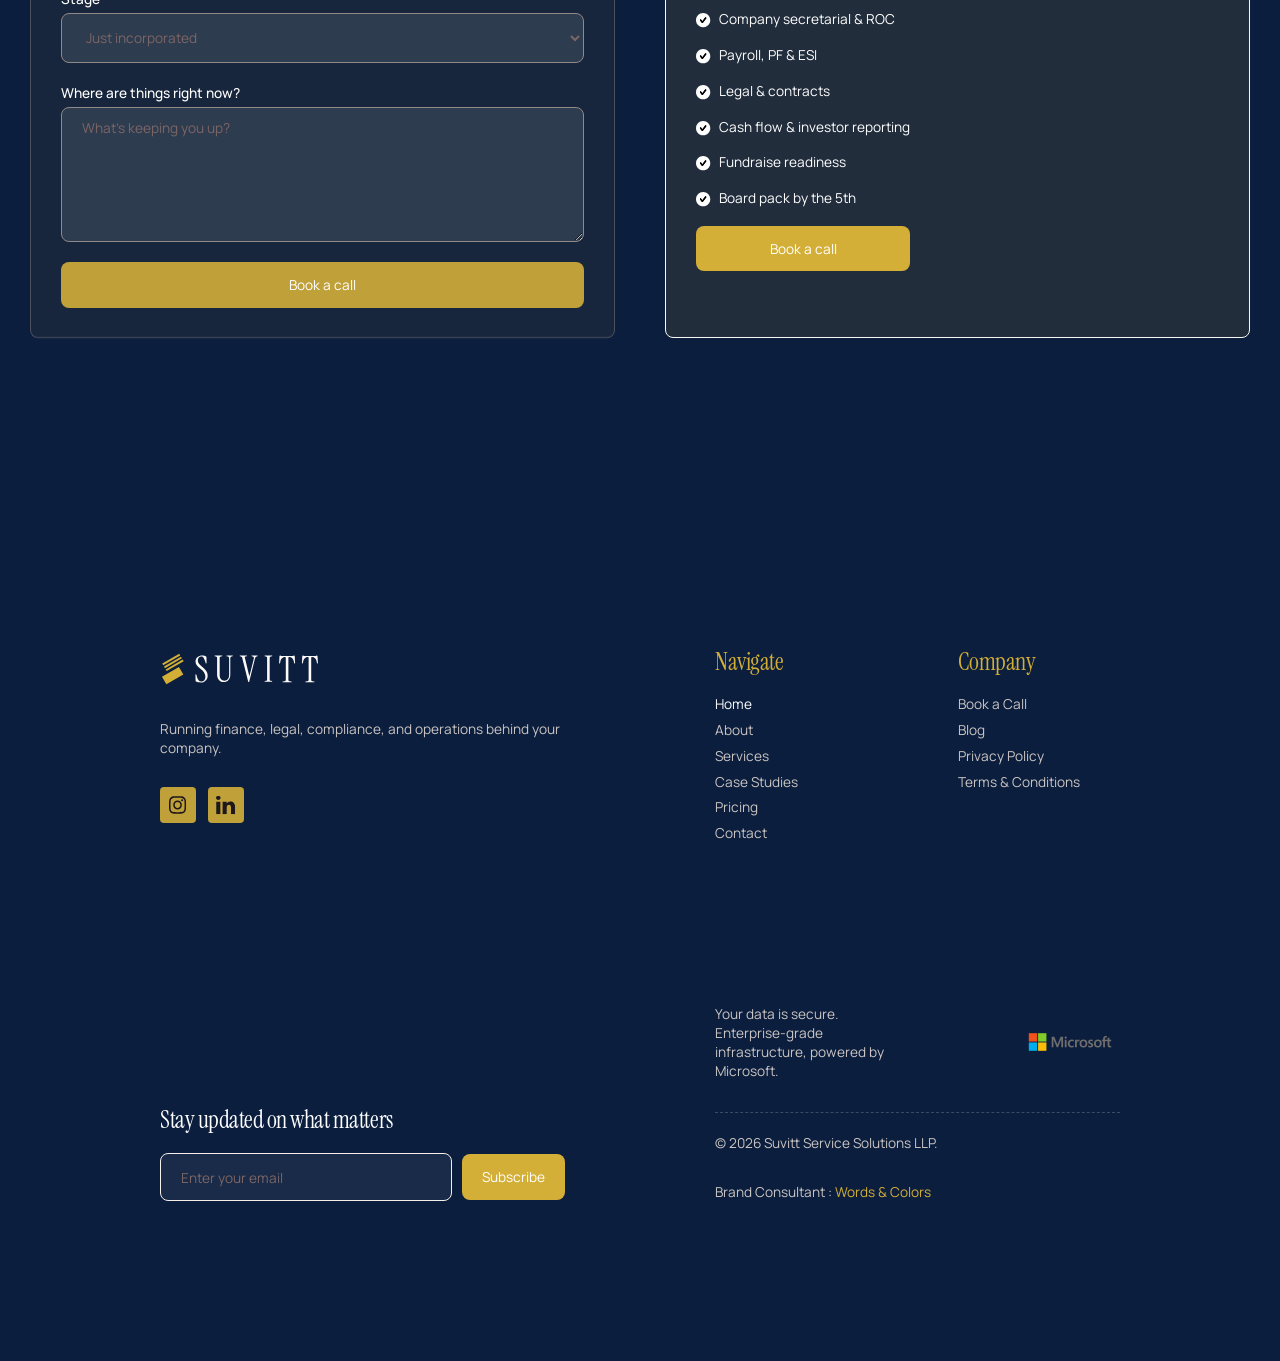
==== commit ed1d33d4: "`Removed SVG logos and replaced with image logos in multiple HTML files`" ====
--- a/index.html
+++ b/index.html
@@ -50,16 +50,16 @@
             aria-label="home" style="    display: flex;
     align-items: center;
     gap: 12px;">
-<svg width="38" height="26" viewBox="0 0 38 26" fill="none">
+<!-- <svg width="38" height="26" viewBox="0 0 38 26" fill="none">
       <rect x="0" y="3" width="38" height="4" rx="1" fill="#D4AF37"></rect>
       <rect x="0" y="11" width="38" height="4" rx="1" fill="rgba(255,250,250,0.25)"></rect>
       <rect x="0" y="19" width="38" height="4" rx="1" fill="#D4AF37"></rect>
       <rect x="0" y="3" width="4" height="12" rx="1" fill="#D4AF37"></rect>
       <rect x="34" y="11" width="4" height="12" rx="1" fill="#D4AF37"></rect>
-    </svg><span class="logo-wordmark">SUVITT</span>
-            <!-- <img
-              src="./suvitt/logo.png"
-              loading="lazy" alt="Logo Dark" class="logo"> -->
+    </svg><span class="logo-wordmark">SUVITT</span> -->
+            <img
+              src="./suvitt/suviit-logo.svg"
+              loading="lazy" alt="Logo Dark" class="logo">
             </a>
             <nav
             role="navigation"
@@ -221,14 +221,14 @@
               <a href="index.html" id="w-node-e6ff9f79-f479-fa42-6f69-a3df18a8ef3f-18a8ef3c" aria-current="page" class="brand w-nav-brand w--current" aria-label="home" style="    display: flex;
     align-items: center;
     gap: 12px;">
-<svg width="40" height="28" viewBox="0 0 38 26" fill="none">
+<!-- <svg width="40" height="28" viewBox="0 0 38 26" fill="none">
       <rect x="0" y="3" width="38" height="4" rx="1" fill="#D4AF37"></rect>
       <rect x="0" y="11" width="38" height="4" rx="1" fill="rgba(255,250,250,0.25)"></rect>
       <rect x="0" y="19" width="38" height="4" rx="1" fill="#D4AF37"></rect>
       <rect x="0" y="3" width="4" height="12" rx="1" fill="#D4AF37"></rect>
       <rect x="34" y="11" width="4" height="12" rx="1" fill="#D4AF37"></rect>
-    </svg><span class="logo-wordmark" style="font-size: 30px;">SUVITT</span>
-           
+    </svg><span class="logo-wordmark" style="font-size: 30px;">SUVITT</span> -->
+           <img src="./suvitt/suviit-logo.svg" loading="lazy" alt="Logo Dark" class="logo">
             </a>
              <div
                 class="inventory-list"><div
@@ -1268,16 +1268,16 @@
                 class="footer-top"><a href="index.html" id="w-node-e6ff9f79-f479-fa42-6f69-a3df18a8ef3f-18a8ef3c" aria-current="page" class="brand w-nav-brand w--current" aria-label="home" style="    display: flex;
     align-items: center;
     gap: 12px;">
-<svg width="38" height="26" viewBox="0 0 38 26" fill="none">
+<!-- <svg width="38" height="26" viewBox="0 0 38 26" fill="none">
       <rect x="0" y="3" width="38" height="4" rx="1" fill="#D4AF37"></rect>
       <rect x="0" y="11" width="38" height="4" rx="1" fill="rgba(255,250,250,0.25)"></rect>
       <rect x="0" y="19" width="38" height="4" rx="1" fill="#D4AF37"></rect>
       <rect x="0" y="3" width="4" height="12" rx="1" fill="#D4AF37"></rect>
       <rect x="34" y="11" width="4" height="12" rx="1" fill="#D4AF37"></rect>
-    </svg><span class="logo-wordmark">SUVITT</span>
-            <!-- <img
-              src="./suvitt/logo.png"
-              loading="lazy" alt="Logo Dark" class="logo"> -->
+    </svg><span class="logo-wordmark">SUVITT</span> -->
+            <img
+              src="./suvitt/suviit-logo.svg"
+              loading="lazy" alt="Logo Dark" class="logo">
             </a><p
                   class="footer-description">Running finance, legal, compliance, and operations behind your company.</p><div class="footer-social-inline"><a
                     href="#" target="_blank"
